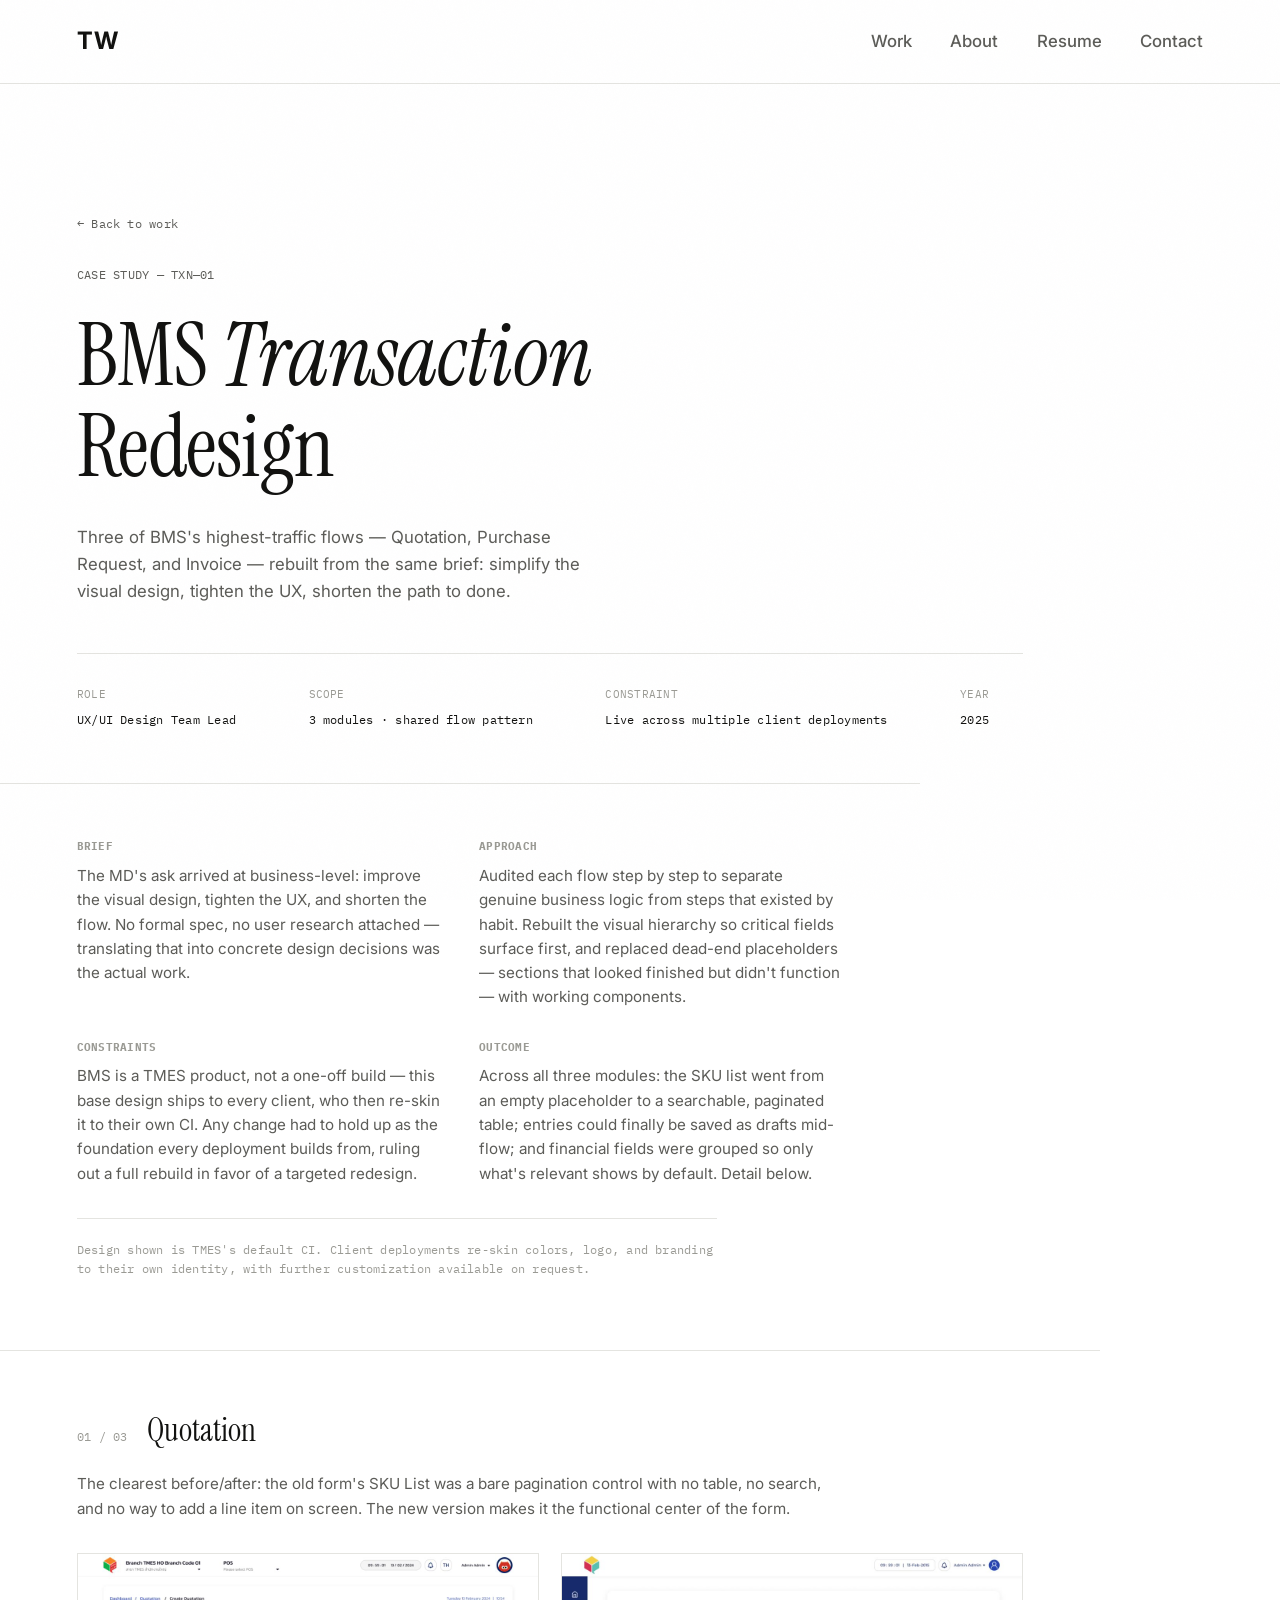
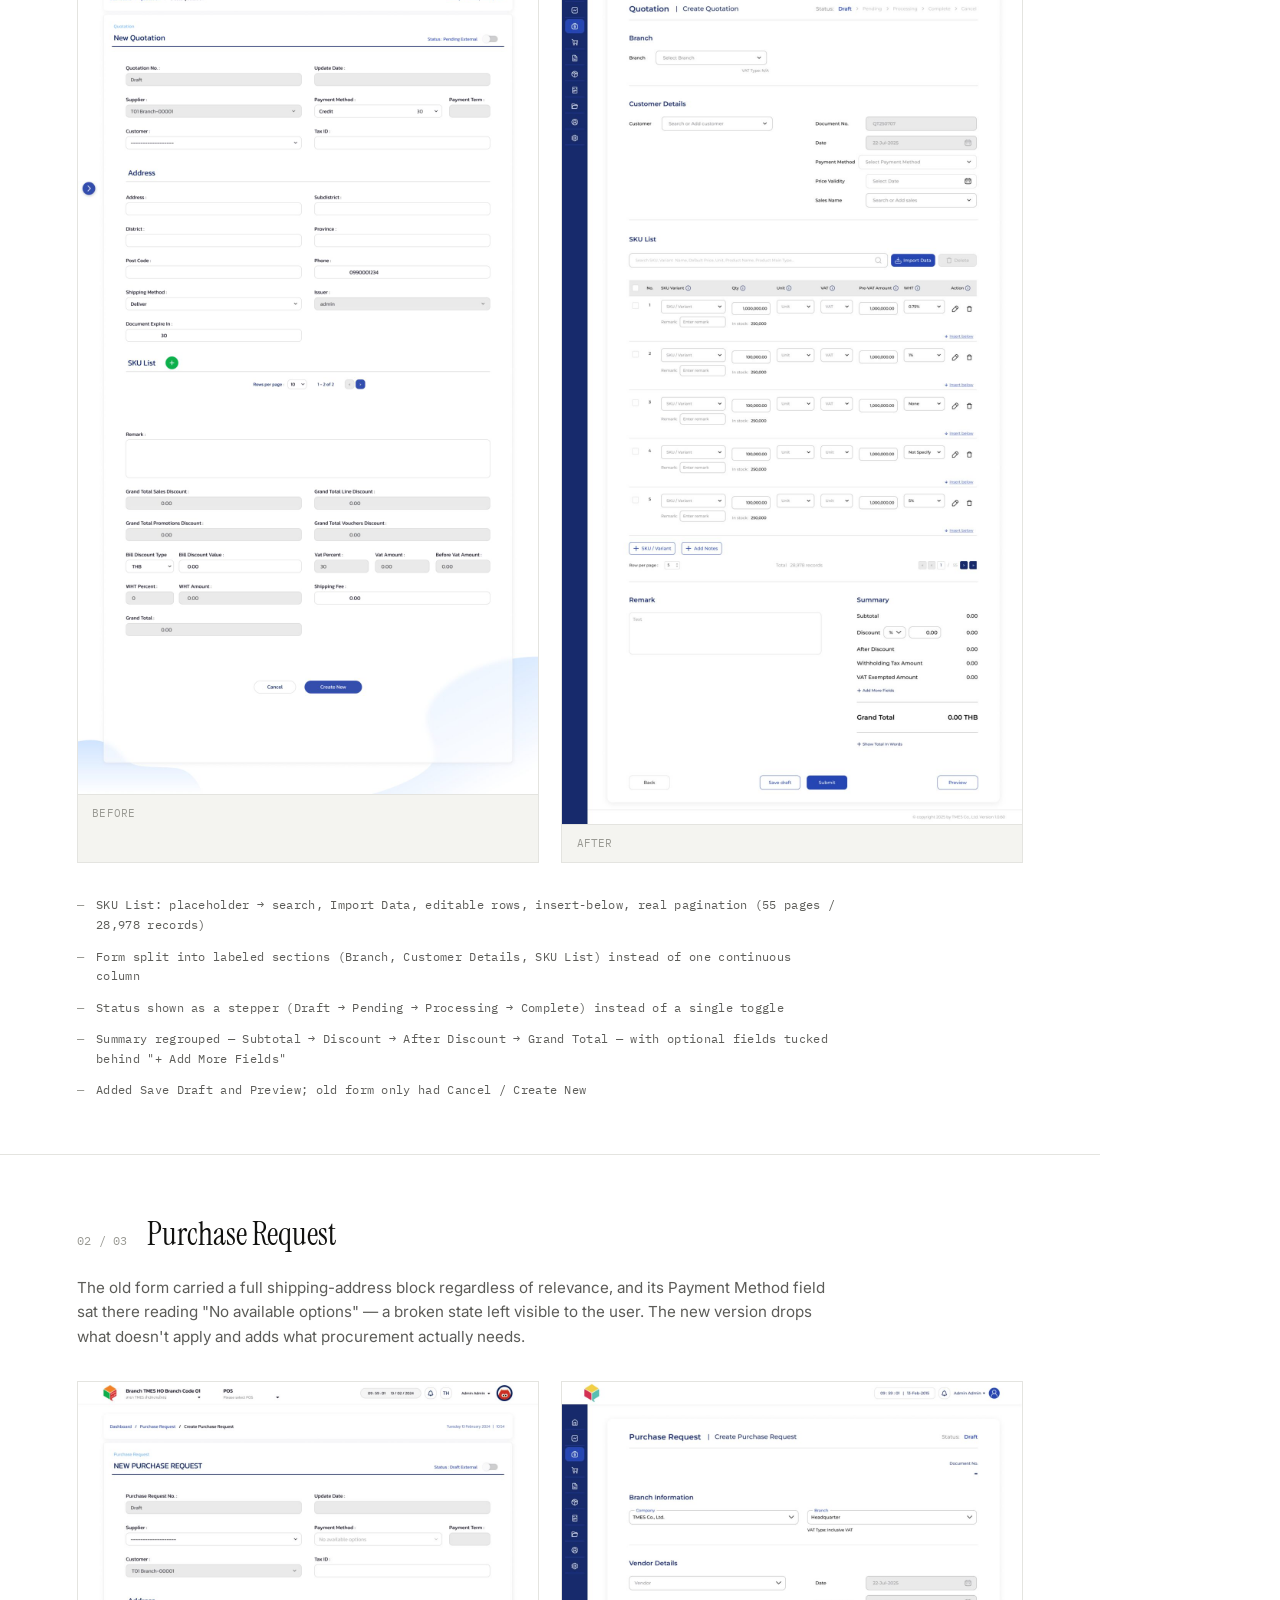
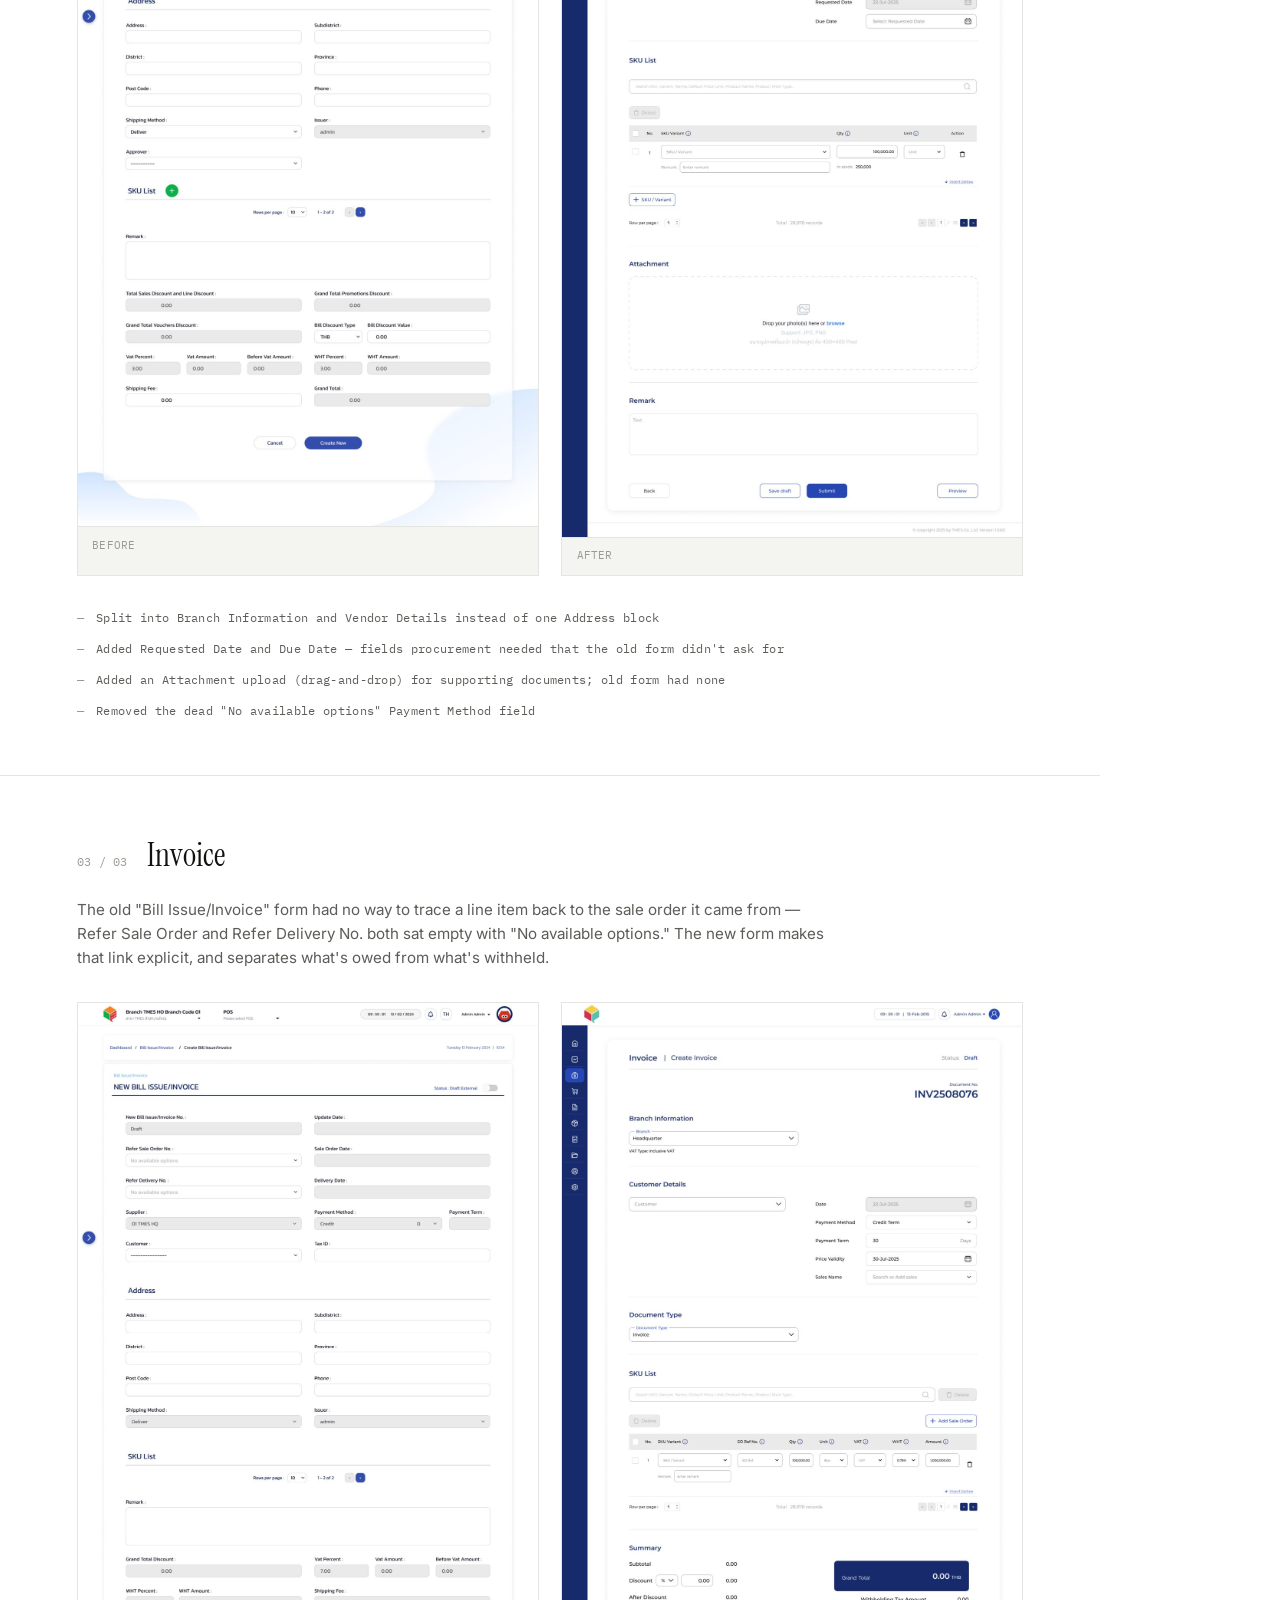
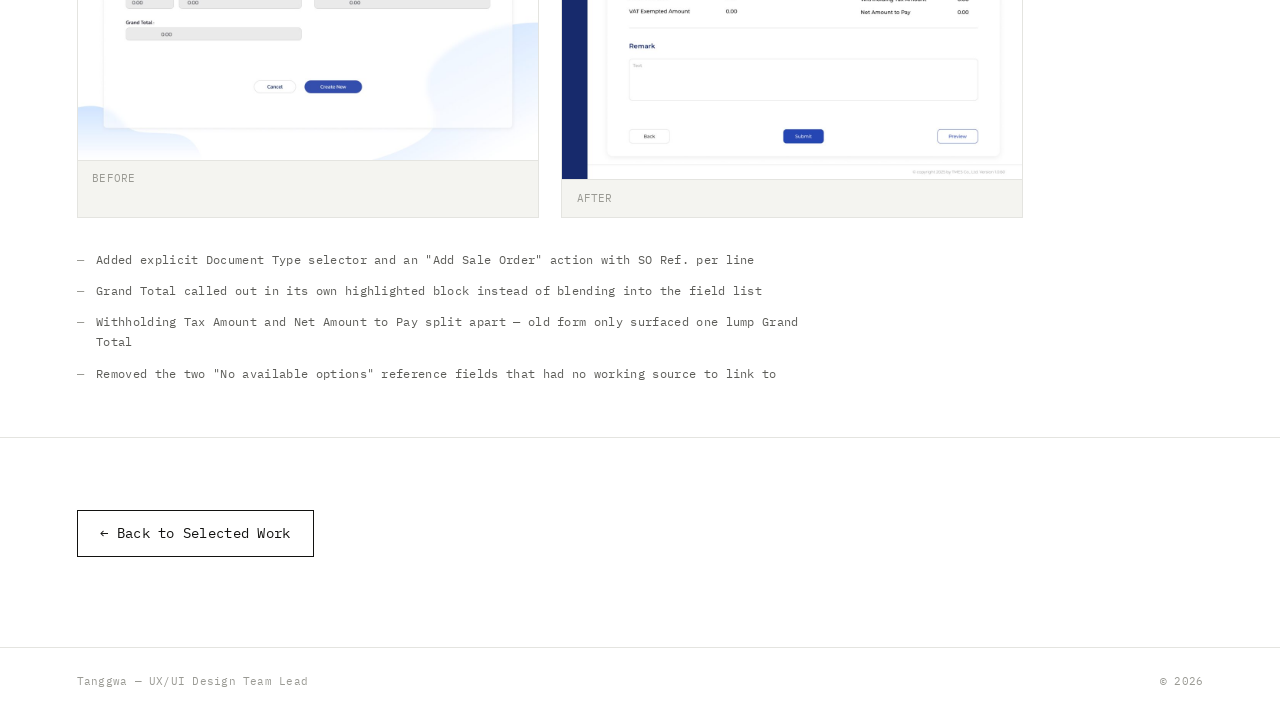
==== bms.html @ d3c155fe "Add BMS case study" ====
<!DOCTYPE html>
<html lang="en">
<head>
<meta charset="UTF-8">
<meta name="viewport" content="width=device-width, initial-scale=1.0">
<title>BMS · Transaction Redesign — Tanggwa</title>
<meta name="description" content="Case study: redesigning the core transaction flow (Quotation, Purchase Request, Invoice) across BMS client deployments.">
<link rel="preconnect" href="https://fonts.googleapis.com">
<link rel="preconnect" href="https://fonts.gstatic.com" crossorigin>
<link href="https://fonts.googleapis.com/css2?family=Instrument+Serif:ital@0;1&family=IBM+Plex+Mono:wght@400;500&family=Inter:wght@400;500;600&display=swap" rel="stylesheet">
<link rel="stylesheet" href="styles.css">
</head>
<body>

<div class="grain"></div>

<header class="site-header">
  <a href="index.html" class="mark">TW</a>
  <nav>
    <a href="index.html#work">Work</a>
    <a href="index.html#about">About</a>
    <a href="index.html#resume">Resume</a>
    <a href="index.html#contact">Contact</a>
  </nav>
</header>

<main id="top">

  <!-- CASE STUDY HERO -->
  <section class="hero cs-hero">
    <a href="index.html#bms" class="back-link mono">← Back to work</a>
    <p class="eyebrow mono">Case Study — TXN—01</p>
    <h1>BMS <em>Transaction</em><br>Redesign</h1>
    <p class="hero-sub">Three of BMS's highest-traffic flows — Quotation, Purchase Request, and Invoice — rebuilt from the same brief: simplify the visual design, tighten the UX, shorten the path to done.</p>
    <div class="cs-meta mono">
      <div><span class="cs-meta-label">Role</span><span>UX/UI Design Team Lead</span></div>
      <div><span class="cs-meta-label">Scope</span><span>3 modules · shared flow pattern</span></div>
      <div><span class="cs-meta-label">Constraint</span><span>Live across multiple client deployments</span></div>
      <div><span class="cs-meta-label">Year</span><span>2025</span></div>
    </div>
  </section>

  <!-- CONTEXT -->
  <section class="cs-context">
    <div class="entry-grid">
      <div>
        <h4 class="mono">Brief</h4>
        <p>The MD's ask arrived at business-level: improve the visual design, tighten the UX, and shorten the flow. No formal spec, no user research attached — translating that into concrete design decisions was the actual work.</p>
      </div>
      <div>
        <h4 class="mono">Approach</h4>
        <p>Audited each flow step by step to separate genuine business logic from steps that existed by habit. Rebuilt the visual hierarchy so critical fields surface first, and replaced dead-end placeholders — sections that looked finished but didn't function — with working components.</p>
      </div>
      <div>
        <h4 class="mono">Constraints</h4>
        <p>BMS is a TMES product, not a one-off build — this base design ships to every client, who then re-skin it to their own CI. Any change had to hold up as the foundation every deployment builds from, ruling out a full rebuild in favor of a targeted redesign.</p>
      </div>
      <div>
        <h4 class="mono">Outcome</h4>
        <p>Across all three modules: the SKU list went from an empty placeholder to a searchable, paginated table; entries could finally be saved as drafts mid-flow; and financial fields were grouped so only what's relevant shows by default. Detail below.</p>
      </div>
    </div>
    <p class="cs-disclaimer mono">Design shown is TMES's default CI. Client deployments re-skin colors, logo, and branding to their own identity, with further customization available on request.</p>
  </section>

  <!-- COMPARISON 01 — QUOTATION -->
  <section class="cs-compare">
    <div class="cs-compare-head">
      <span class="entry-index mono">01 / 03</span>
      <h3>Quotation</h3>
    </div>
    <p class="cs-compare-note">The clearest before/after: the old form's SKU List was a bare pagination control with no table, no search, and no way to add a line item on screen. The new version makes it the functional center of the form.</p>
    <div class="cs-compare-images">
      <figure>
        <img src="images/bms/quotation-old.jpg" alt="Old Quotation form — flat single-column layout, full address block, empty SKU List placeholder" loading="lazy">
        <figcaption class="mono">Before</figcaption>
      </figure>
      <figure>
        <img src="images/bms/quotation-new.jpg" alt="New Quotation form — sectioned layout with searchable SKU table, Import Data, and grouped summary" loading="lazy">
        <figcaption class="mono">After</figcaption>
      </figure>
    </div>
    <ul class="cs-changelist mono">
      <li>SKU List: placeholder → search, Import Data, editable rows, insert-below, real pagination (55 pages / 28,978 records)</li>
      <li>Form split into labeled sections (Branch, Customer Details, SKU List) instead of one continuous column</li>
      <li>Status shown as a stepper (Draft → Pending → Processing → Complete) instead of a single toggle</li>
      <li>Summary regrouped — Subtotal → Discount → After Discount → Grand Total — with optional fields tucked behind "+ Add More Fields"</li>
      <li>Added Save Draft and Preview; old form only had Cancel / Create New</li>
    </ul>
  </section>

  <!-- COMPARISON 02 — PURCHASE REQUEST -->
  <section class="cs-compare">
    <div class="cs-compare-head">
      <span class="entry-index mono">02 / 03</span>
      <h3>Purchase Request</h3>
    </div>
    <p class="cs-compare-note">The old form carried a full shipping-address block regardless of relevance, and its Payment Method field sat there reading "No available options" — a broken state left visible to the user. The new version drops what doesn't apply and adds what procurement actually needs.</p>
    <div class="cs-compare-images">
      <figure>
        <img src="images/bms/pr-old.jpg" alt="Old Purchase Request form — address-heavy layout with a Payment Method field showing no available options" loading="lazy">
        <figcaption class="mono">Before</figcaption>
      </figure>
      <figure>
        <img src="images/bms/pr-new.jpg" alt="New Purchase Request form — Branch Information and Vendor Details sections with Requested Date, Due Date, and an attachment upload" loading="lazy">
        <figcaption class="mono">After</figcaption>
      </figure>
    </div>
    <ul class="cs-changelist mono">
      <li>Split into Branch Information and Vendor Details instead of one Address block</li>
      <li>Added Requested Date and Due Date — fields procurement needed that the old form didn't ask for</li>
      <li>Added an Attachment upload (drag-and-drop) for supporting documents; old form had none</li>
      <li>Removed the dead "No available options" Payment Method field</li>
    </ul>
  </section>

  <!-- COMPARISON 03 — INVOICE -->
  <section class="cs-compare">
    <div class="cs-compare-head">
      <span class="entry-index mono">03 / 03</span>
      <h3>Invoice</h3>
    </div>
    <p class="cs-compare-note">The old "Bill Issue/Invoice" form had no way to trace a line item back to the sale order it came from — Refer Sale Order and Refer Delivery No. both sat empty with "No available options." The new form makes that link explicit, and separates what's owed from what's withheld.</p>
    <div class="cs-compare-images">
      <figure>
        <img src="images/bms/invoice-old.jpg" alt="Old Invoice form — Refer Sale Order and Refer Delivery No. fields both showing no available options, cluttered financial fields at the bottom" loading="lazy">
        <figcaption class="mono">Before</figcaption>
      </figure>
      <figure>
        <img src="images/bms/invoice-new.jpg" alt="New Invoice form — explicit Document Type, Add Sale Order linking per line, and Grand Total called out separately from Withholding Tax and Net Amount to Pay" loading="lazy">
        <figcaption class="mono">After</figcaption>
      </figure>
    </div>
    <ul class="cs-changelist mono">
      <li>Added explicit Document Type selector and an "Add Sale Order" action with SO Ref. per line</li>
      <li>Grand Total called out in its own highlighted block instead of blending into the field list</li>
      <li>Withholding Tax Amount and Net Amount to Pay split apart — old form only surfaced one lump Grand Total</li>
      <li>Removed the two "No available options" reference fields that had no working source to link to</li>
    </ul>
  </section>

  <!-- NEXT -->
  <section class="cs-next">
    <a href="index.html#work" class="resume-link mono">← Back to Selected Work</a>
  </section>

</main>

<footer class="site-footer mono">
  <span>Tanggwa — UX/UI Design Team Lead</span>
  <span>© <span id="year"></span></span>
</footer>

<script src="script.js"></script>
</body>
</html>
---- styles.css ----
/* ---------- Fonts ---------- */
@font-face{
  font-family: 'Poppins';
  src: url('../font/Poppins-Medium.ttf') format('truetype');
  font-weight: 500;
  font-style: normal;
  font-display: swap;
}
@font-face{
  font-family: 'Poppins';
  src: url('../font/Poppins-SemiBold.ttf') format('truetype');
  font-weight: 600;
  font-style: normal;
  font-display: swap;
}
@font-face{
  font-family: 'Poppins';
  src: url('../font/Poppins-Bold.ttf') format('truetype');
  font-weight: 700;
  font-style: normal;
  font-display: swap;
}

/* ---------- Tokens ---------- */
:root{
  --bg: #ffffff;
  --ink: #121210;
  --ink-soft: #5c5c58;
  --ink-faint: #9a9a94;
  --line: #e4e4e0;
  --line-strong: #121210;
  --editable-bg: #f4f4f0;
  --editable-text: #8a8a2e;
  --serif: 'Instrument Serif', serif;
  --mono: 'IBM Plex Mono', monospace;
  --sans: 'Inter', sans-serif;
  --title: 'Poppins', 'Inter', sans-serif;
  --max: 920px;
  --pad: 6vw;
}

*{ box-sizing: border-box; margin:0; padding:0; }

html{ scroll-behavior: smooth; }

body{
  background: var(--bg);
  color: var(--ink);
  font-family: var(--sans);
  font-size: 16px;
  line-height: 1.6;
  -webkit-font-smoothing: antialiased;
}

.mono{ font-family: var(--mono); letter-spacing: 0.02em; }

a{ color: inherit; text-decoration: none; }

::selection{ background: var(--ink); color: var(--bg); }

/* subtle grain overlay for texture, respects reduced motion */
.grain{
  position: fixed; inset: 0; pointer-events: none; z-index: 999;
  opacity: 0.025; mix-blend-mode: multiply;
  background-image: url("data:image/svg+xml,%3Csvg xmlns='http://www.w3.org/2000/svg' width='120' height='120'%3E%3Cfilter id='n'%3E%3CfeTurbulence type='fractalNoise' baseFrequency='0.9' numOctaves='2' stitchTiles='stitch'/%3E%3C/filter%3E%3Crect width='100%25' height='100%25' filter='url(%23n)'/%3E%3C/svg%3E");
}

/* ---------- Header ---------- */
.site-header{
  position: sticky; top:0; z-index: 50;
  display:flex; justify-content: space-between; align-items:center;
  padding: 1.4rem var(--pad);
  background: rgba(255,255,255,0.85);
  backdrop-filter: blur(8px);
  border-bottom: 1px solid var(--line);
}
.mark{ font-family: var(--title); font-weight:700; font-size: 1.5rem; letter-spacing: 0.03em; }
.site-header nav{ display:flex; gap: 2.4rem; }
.site-header nav a{
  font-family: var(--title);
  font-weight: 500;
  font-size: 1.05rem; color: var(--ink-soft);
  transition: color 0.2s ease;
}
.site-header nav a:hover{ color: var(--ink); }

/* ---------- Hero ---------- */
.hero{
  padding: 14vh var(--pad) 10vh;
  max-width: 1100px;
}
.eyebrow{ font-size: 0.78rem; color: var(--ink-soft); margin-bottom: 1.6rem; text-transform: uppercase; }
.hero h1{
  font-family: var(--serif);
  font-weight: 400;
  font-size: clamp(2.6rem, 7vw, 5.4rem);
  line-height: 1.05;
  letter-spacing: -0.01em;
}
.hero h1 em{ font-style: italic; }
.hero-sub{
  max-width: 34rem;
  margin-top: 2rem;
  font-size: 1.05rem;
  color: var(--ink-soft);
}
.ledger-preview{
  margin-top: 3.5rem;
  display:flex; align-items:center; gap: 1rem;
  font-size: 0.72rem; color: var(--ink-faint);
}
.ledger-preview .line{
  flex:1; height:1px; background: var(--line);
}

/* ---------- Section label ---------- */
.section-label{
  font-size: 0.75rem;
  color: var(--ink-faint);
  text-transform: uppercase;
  padding: 0 var(--pad);
  margin-bottom: 2.4rem;
}

/* ---------- Work / Ledger entries ---------- */
.work{ padding: 8vh 0; border-top: 1px solid var(--line); }

.entry{
  border-top: 1px solid var(--line);
  padding: 3rem var(--pad);
}
.entry:last-child{ border-bottom: 1px solid var(--line); }

.entry-row{
  display:flex; align-items: baseline; gap: 1.2rem; flex-wrap: wrap;
}
.entry-index{ font-size: 0.78rem; color: var(--ink-faint); }
.entry-row h3{
  font-family: var(--serif);
  font-weight: 400;
  font-size: clamp(1.6rem, 3.4vw, 2.4rem);
  flex: 1;
}
.entry-row h3 a{ transition: color 0.2s ease; }
.entry-row h3 a:hover{ color: var(--ink-soft); text-decoration: underline; text-underline-offset: 4px; }
.entry-year{ font-size: 0.78rem; color: var(--ink-faint); }

.entry-tags{
  margin-top: 0.6rem;
  font-size: 0.72rem;
  color: var(--ink-faint);
  display:flex; gap: 0.5rem;
}

.entry-body{ margin-top: 1.6rem; max-width: 760px; }
.entry-lede{ font-size: 1.05rem; color: var(--ink); margin-bottom: 1.8rem; }

.entry-grid{
  display:grid; grid-template-columns: 1fr 1fr; gap: 1.8rem 2.4rem;
}
.entry-grid h4{
  font-size: 0.7rem; color: var(--ink-faint);
  text-transform: uppercase; margin-bottom: 0.5rem;
}
.entry-grid p{ font-size: 0.95rem; color: var(--ink-soft); }

.editable{
  background: var(--editable-bg);
  color: var(--editable-text);
  padding: 0.6rem 0.8rem;
  border-radius: 2px;
  font-size: 0.85rem !important;
  font-style: italic;
}

/* ---------- About ---------- */
.about{ padding: 10vh var(--pad); border-top: 1px solid var(--line); }
.about-grid{
  display:grid; grid-template-columns: 1.2fr 1fr; gap: 3rem;
  align-items: start;
}
.about-text{ font-size: 1.15rem; color: var(--ink-soft); max-width: 34rem; }
.timeline{ display:flex; flex-direction: column; gap: 1.4rem; }
.timeline li{ display:flex; flex-direction: column; gap: 0.2rem; border-left: 1px solid var(--line); padding-left: 1rem; }
.t-role{ font-size: 0.85rem; color: var(--ink); }
.t-company{ font-size: 0.78rem; color: var(--ink-soft); }
.t-date{ font-size: 0.72rem; color: var(--ink-faint); }

/* ---------- Resume ---------- */
.resume{ padding: 8vh var(--pad); border-top: 1px solid var(--line); }
.resume p{ color: var(--ink-soft); margin-bottom: 1.4rem; }
.resume-link{
  display:inline-block; font-size: 0.85rem;
  border: 1px solid var(--line-strong);
  padding: 0.7rem 1.4rem;
  transition: background 0.2s ease, color 0.2s ease;
}
.resume-link:hover{ background: var(--ink); color: var(--bg); }

/* ---------- Contact ---------- */
.contact{ padding: 12vh var(--pad); border-top: 1px solid var(--line); }
.contact-text{ color: var(--ink-soft); margin-bottom: 1rem; }
.contact-email{
  font-family: var(--serif); font-style: italic;
  font-size: clamp(1.8rem, 4vw, 2.6rem);
  display:inline-block; margin-bottom: 2rem;
}
.contact-links{ display:flex; gap: 1.6rem; font-size: 0.78rem; color: var(--ink-soft); }
.contact-links a:hover{ color: var(--ink); }

/* ---------- Footer ---------- */
.site-footer{
  display:flex; justify-content: space-between;
  padding: 1.6rem var(--pad);
  border-top: 1px solid var(--line);
  font-size: 0.7rem; color: var(--ink-faint);
}

/* ---------- Case study page ---------- */
.back-link{
  display:inline-block; font-size: 0.75rem; color: var(--ink-soft);
  margin-bottom: 2rem; transition: color 0.2s ease;
}
.back-link:hover{ color: var(--ink); }

.cs-hero{ padding-bottom: 6vh; }
.cs-meta{
  display:grid; grid-template-columns: repeat(4, auto); gap: 1.6rem 2.4rem;
  margin-top: 3rem; padding-top: 2rem; border-top: 1px solid var(--line);
  font-size: 0.75rem;
}
.cs-meta div{ display:flex; flex-direction: column; gap: 0.4rem; }
.cs-meta-label{ color: var(--ink-faint); text-transform: uppercase; font-size: 0.68rem; }
.cs-meta div span:last-child{ color: var(--ink); }

.cs-context{ padding: 6vh var(--pad) 8vh; border-top: 1px solid var(--line); max-width: 920px; }
.cs-context .entry-grid p{ font-size: 0.95rem; color: var(--ink-soft); }
.cs-disclaimer{
  margin-top: 2rem; padding-top: 1.4rem; border-top: 1px solid var(--line);
  font-size: 0.72rem; color: var(--ink-faint); max-width: 640px;
}

.cs-compare{ padding: 6vh var(--pad); border-top: 1px solid var(--line); max-width: 1100px; }
.cs-compare-head{ display:flex; align-items: baseline; gap: 1.2rem; margin-bottom: 1rem; }
.cs-compare-head h3{
  font-family: var(--serif); font-weight: 400;
  font-size: clamp(1.4rem, 2.8vw, 2rem);
}
.cs-compare-note{ font-size: 0.95rem; color: var(--ink-soft); max-width: 760px; margin-bottom: 2rem; }

.cs-compare-images{
  display:grid; grid-template-columns: 1fr 1fr; gap: 1.4rem;
  margin-bottom: 2rem;
}
.cs-compare-images figure{
  border: 1px solid var(--line);
  background: var(--editable-bg);
}
.cs-compare-images img{
  display:block; width: 100%; height: auto; border-bottom: 1px solid var(--line);
}
.cs-compare-images figcaption{
  padding: 0.6rem 0.9rem; font-size: 0.7rem; color: var(--ink-faint); text-transform: uppercase;
}

.cs-changelist{
  display:flex; flex-direction: column; gap: 0.7rem;
  list-style: none; max-width: 760px;
}
.cs-changelist li{
  font-size: 0.78rem; color: var(--ink-soft);
  padding-left: 1.2rem; position: relative;
}
.cs-changelist li::before{
  content: "—"; position: absolute; left: 0; color: var(--ink-faint);
}

.cs-next{ padding: 8vh var(--pad) 10vh; border-top: 1px solid var(--line); }

/* ---------- Responsive ---------- */
@media (max-width: 720px){
  .site-header nav{ gap: 1.2rem; }
  .entry-grid{ grid-template-columns: 1fr; }
  .about-grid{ grid-template-columns: 1fr; }
  .cs-meta{ grid-template-columns: 1fr 1fr; }
  .cs-compare-images{ grid-template-columns: 1fr; }
}

/* ---------- Motion & focus ---------- */
@media (prefers-reduced-motion: reduce){
  html{ scroll-behavior: auto; }
}
a:focus-visible, .resume-link:focus-visible{
  outline: 2px solid var(--ink);
  outline-offset: 3px;
}
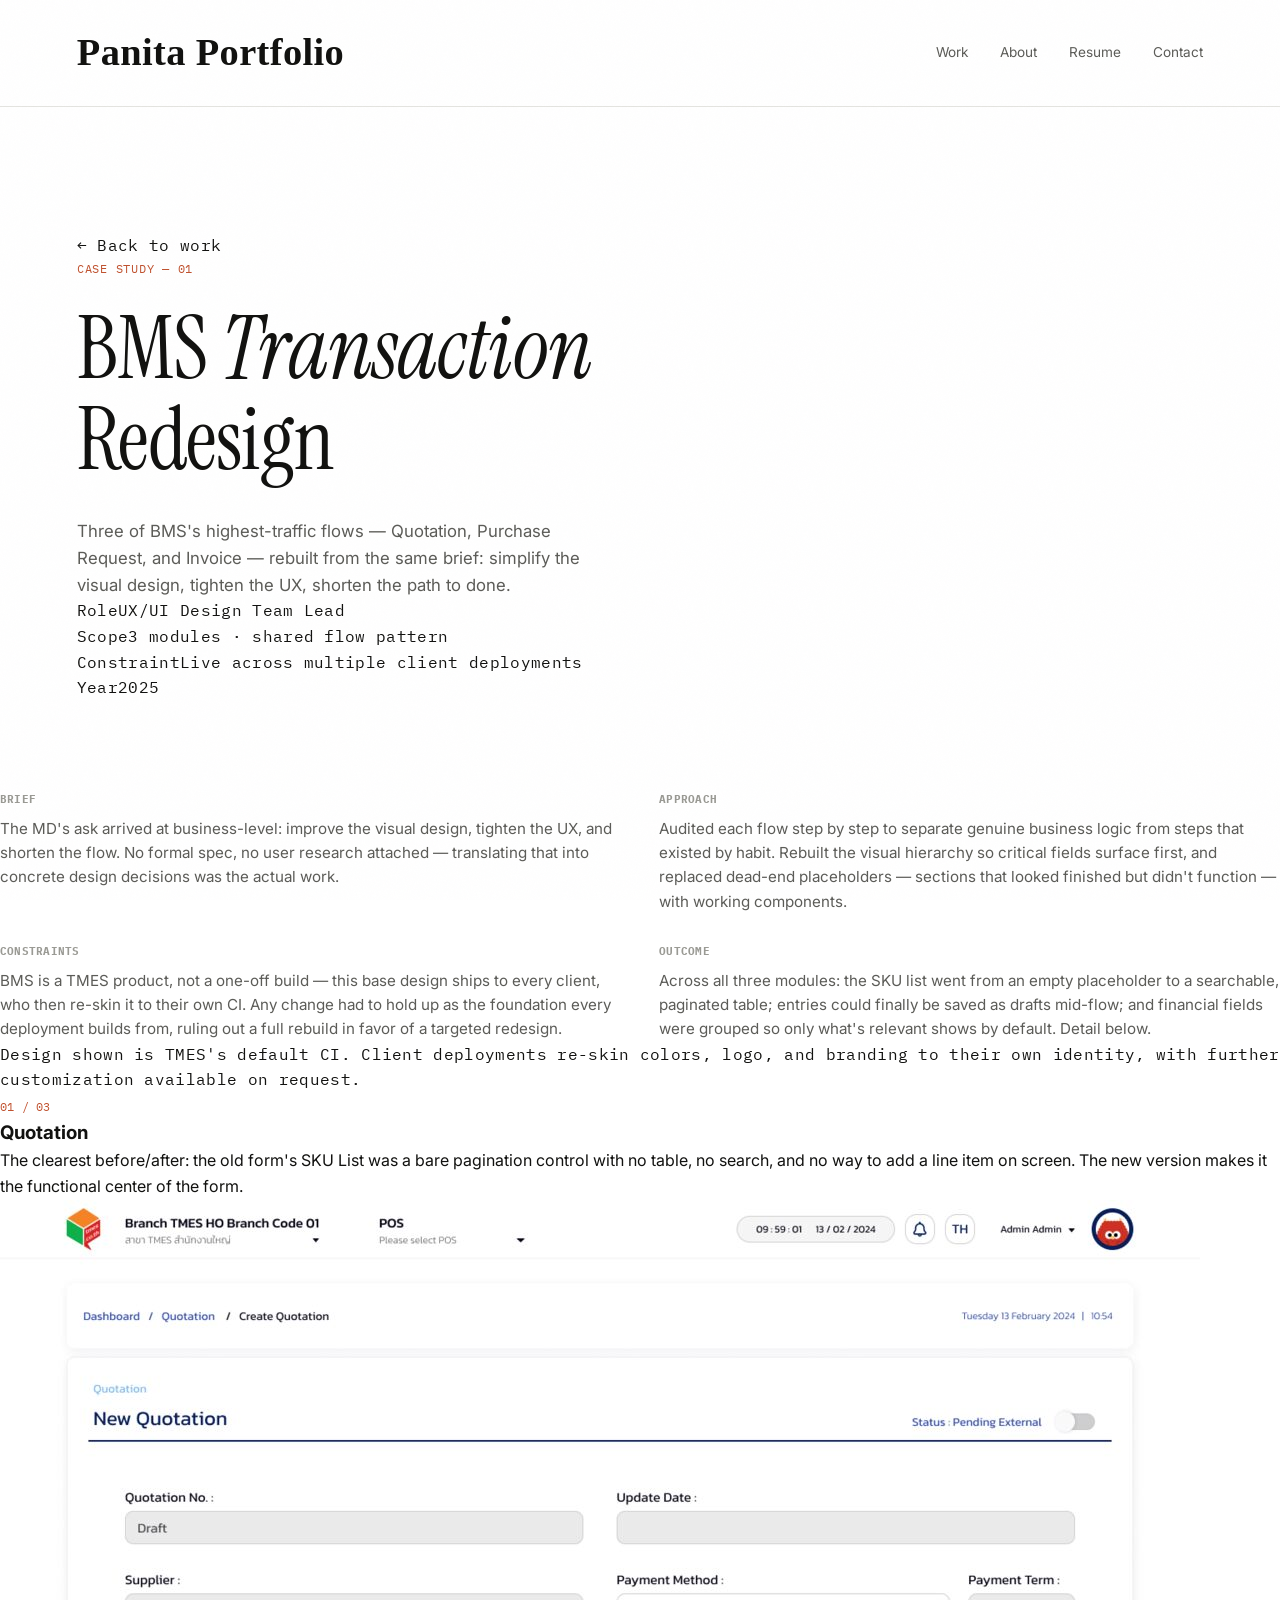
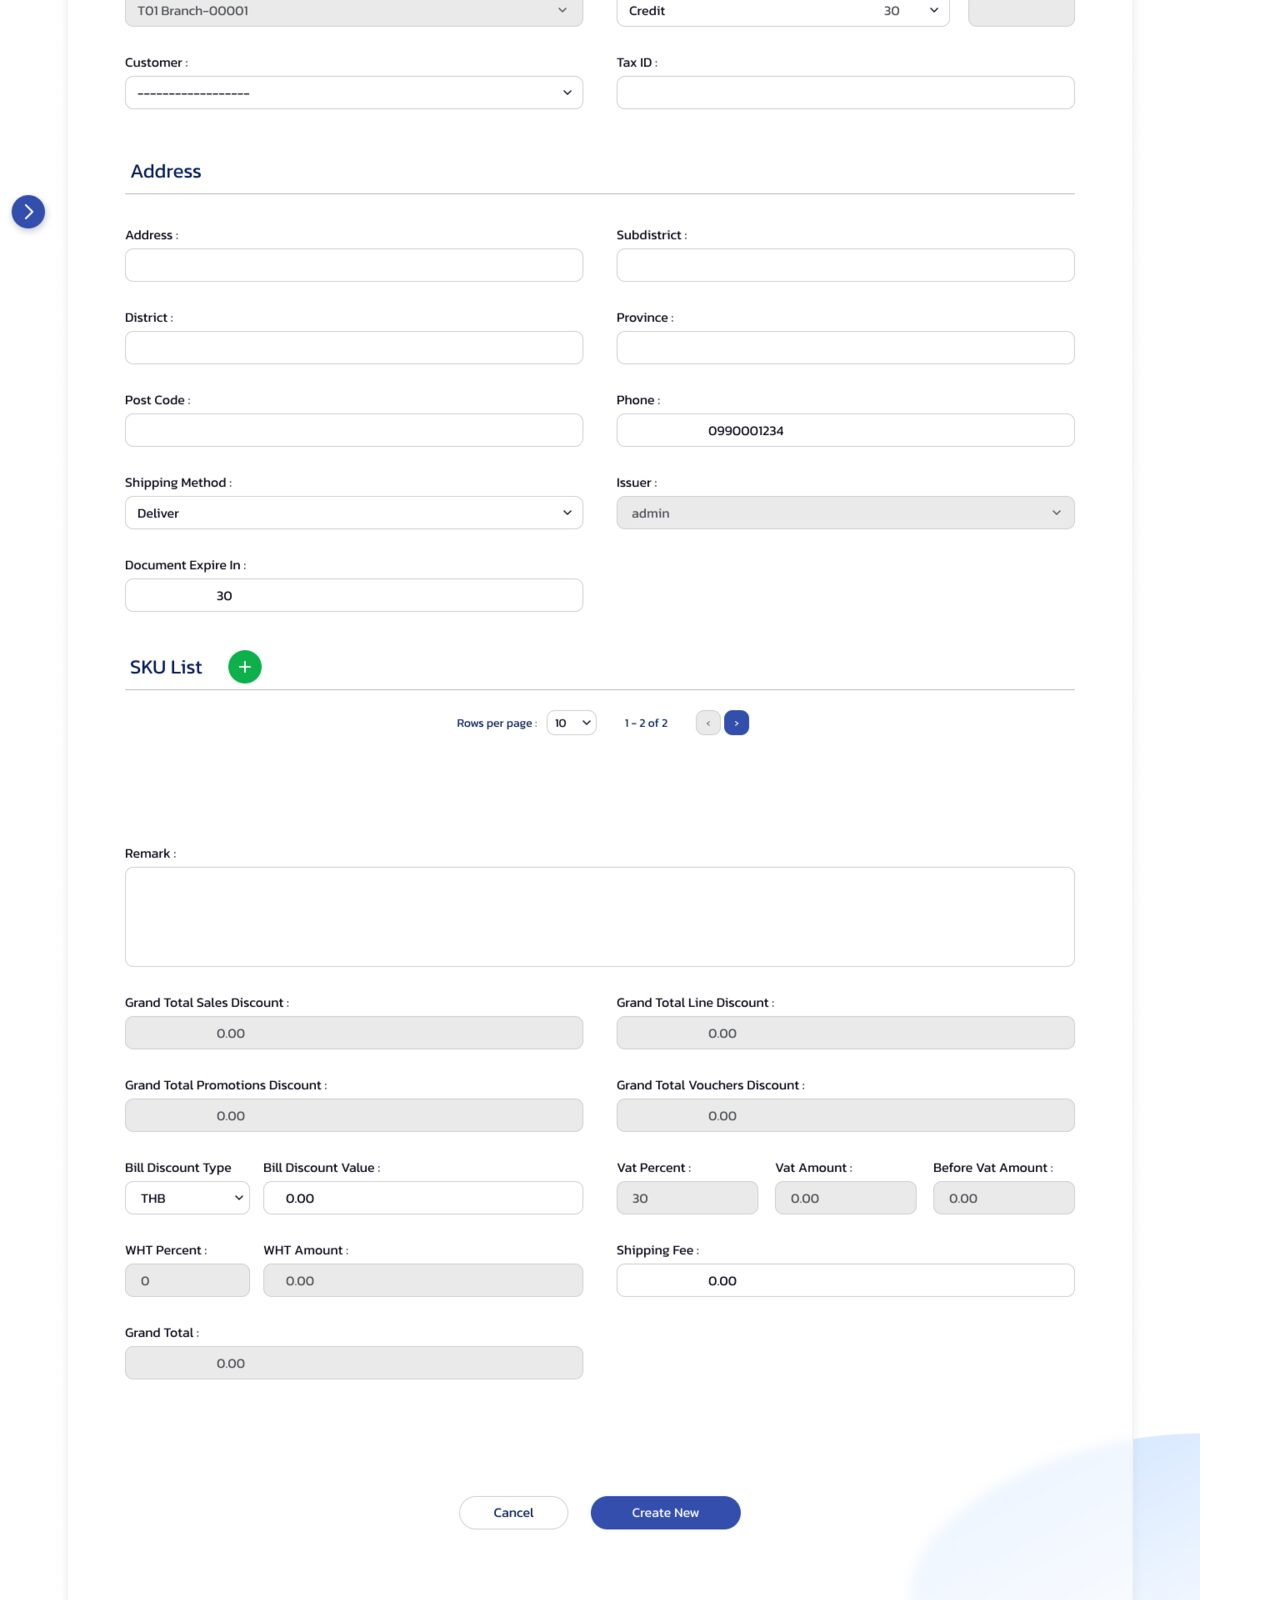
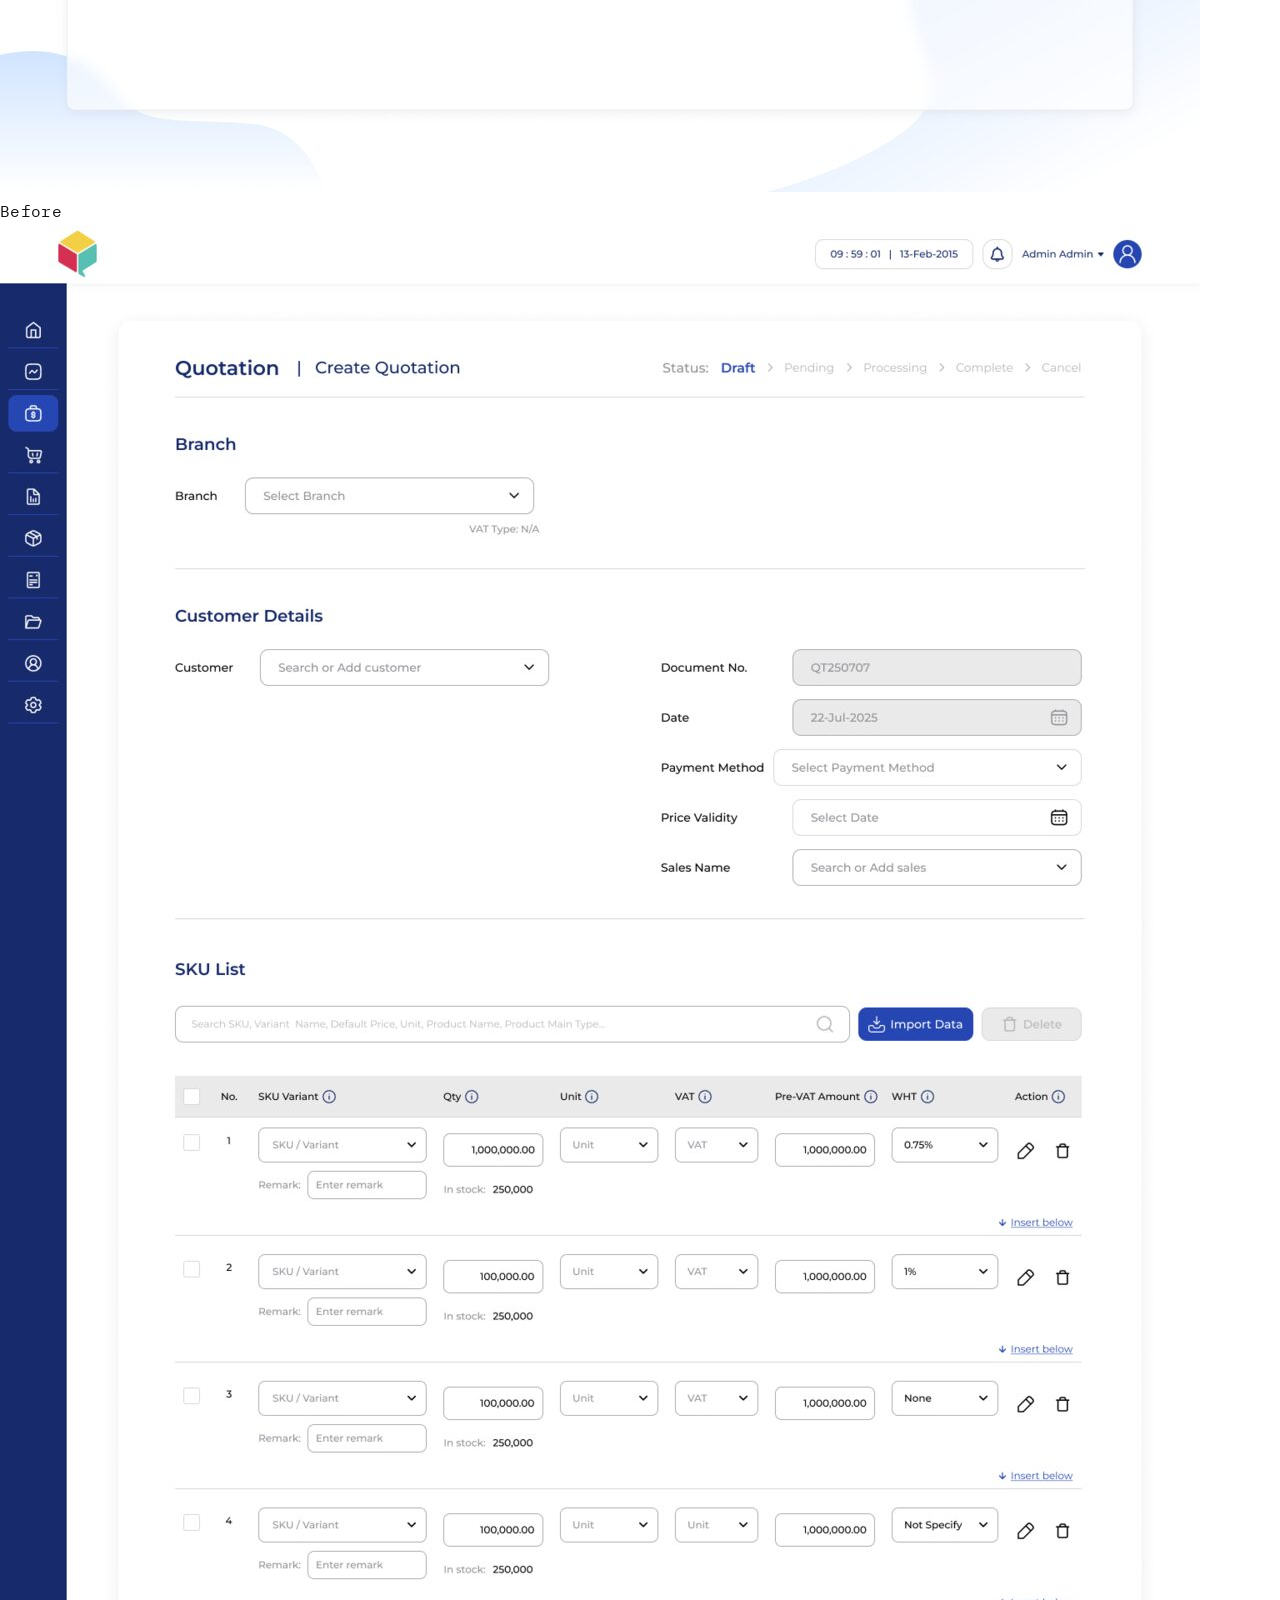
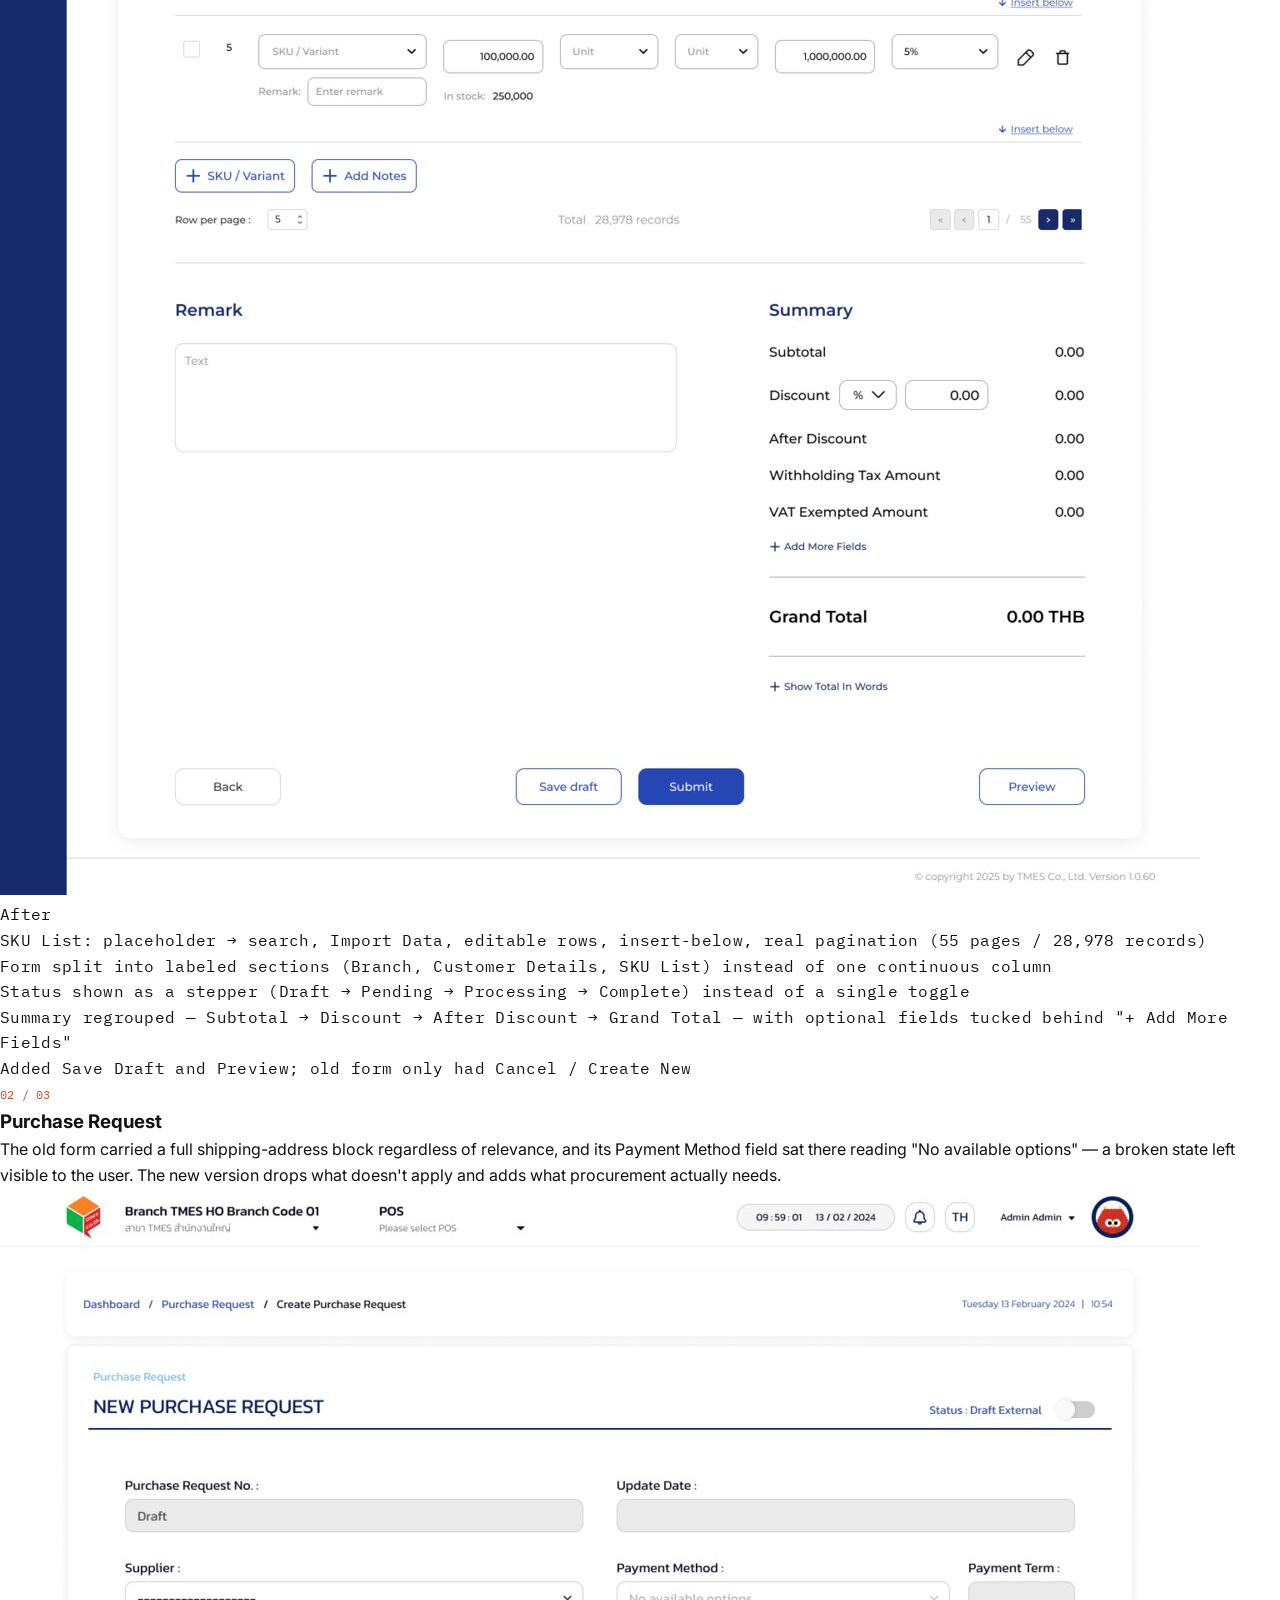
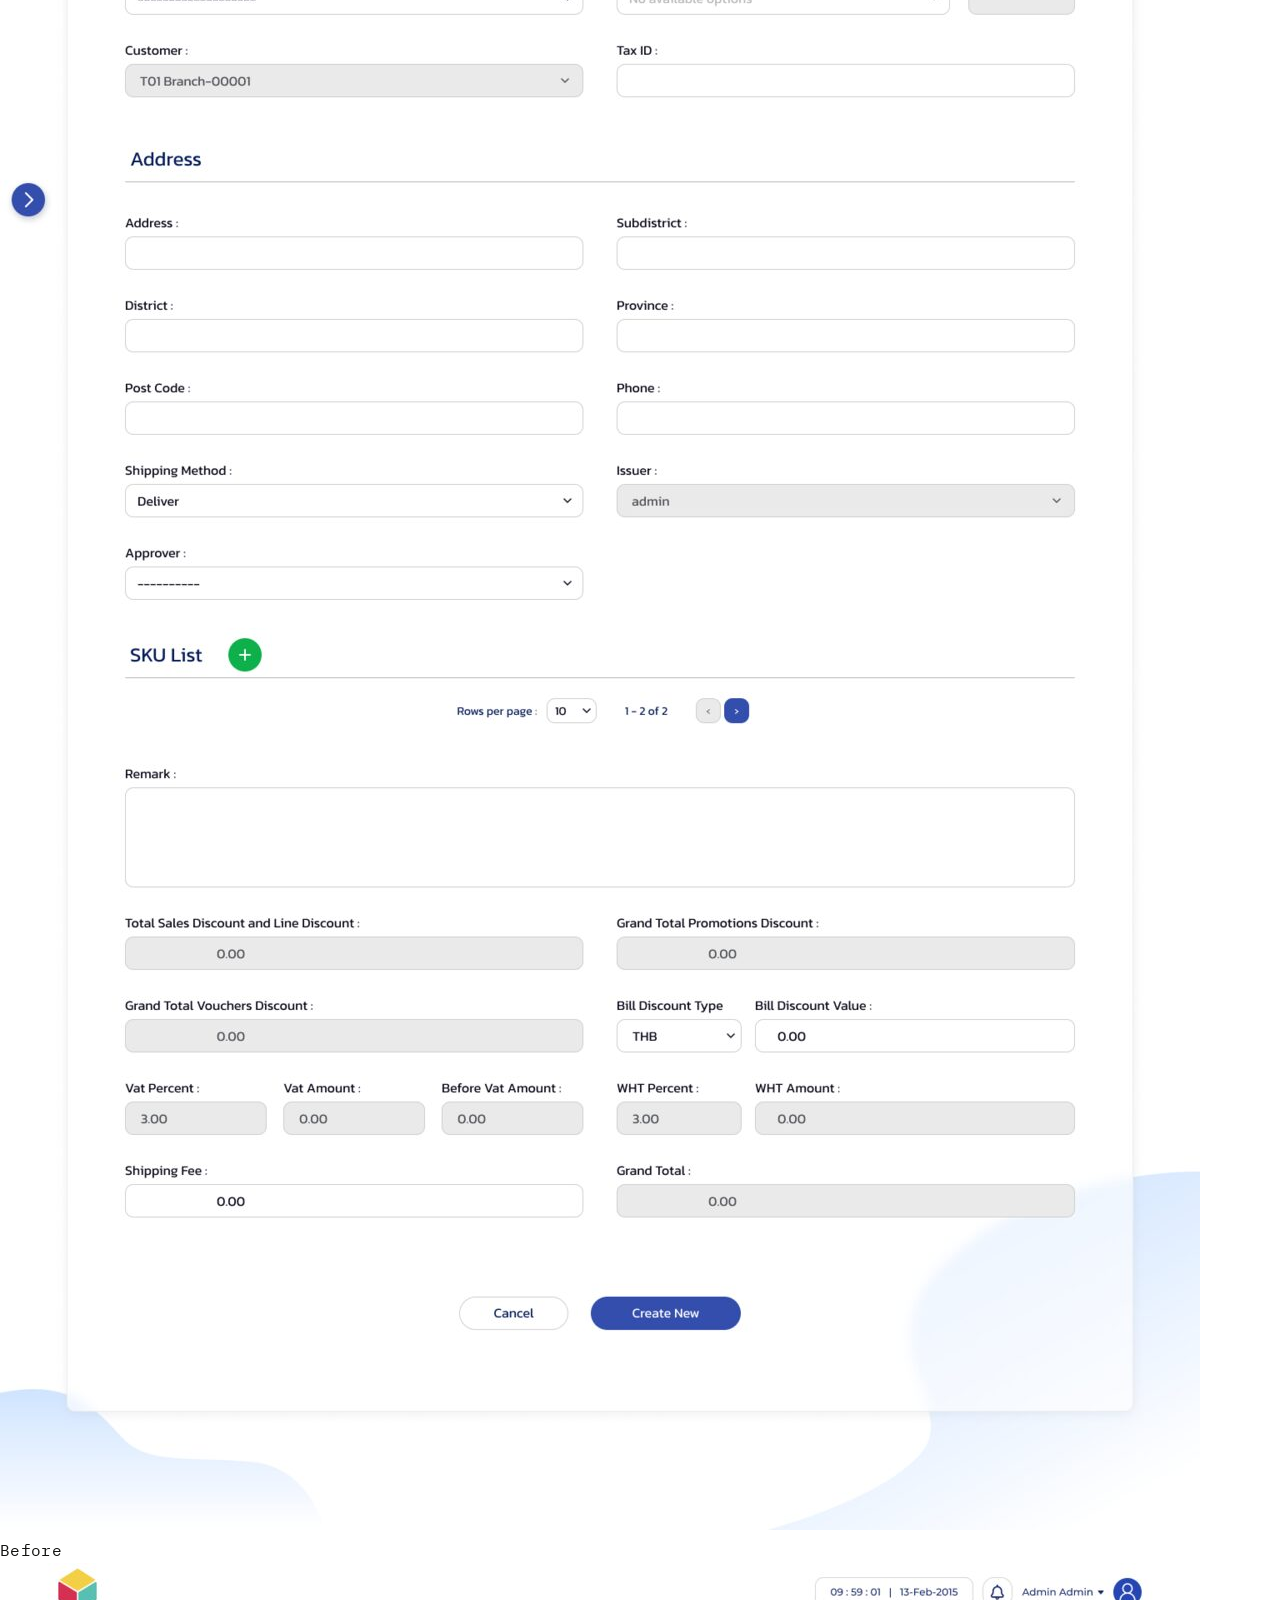
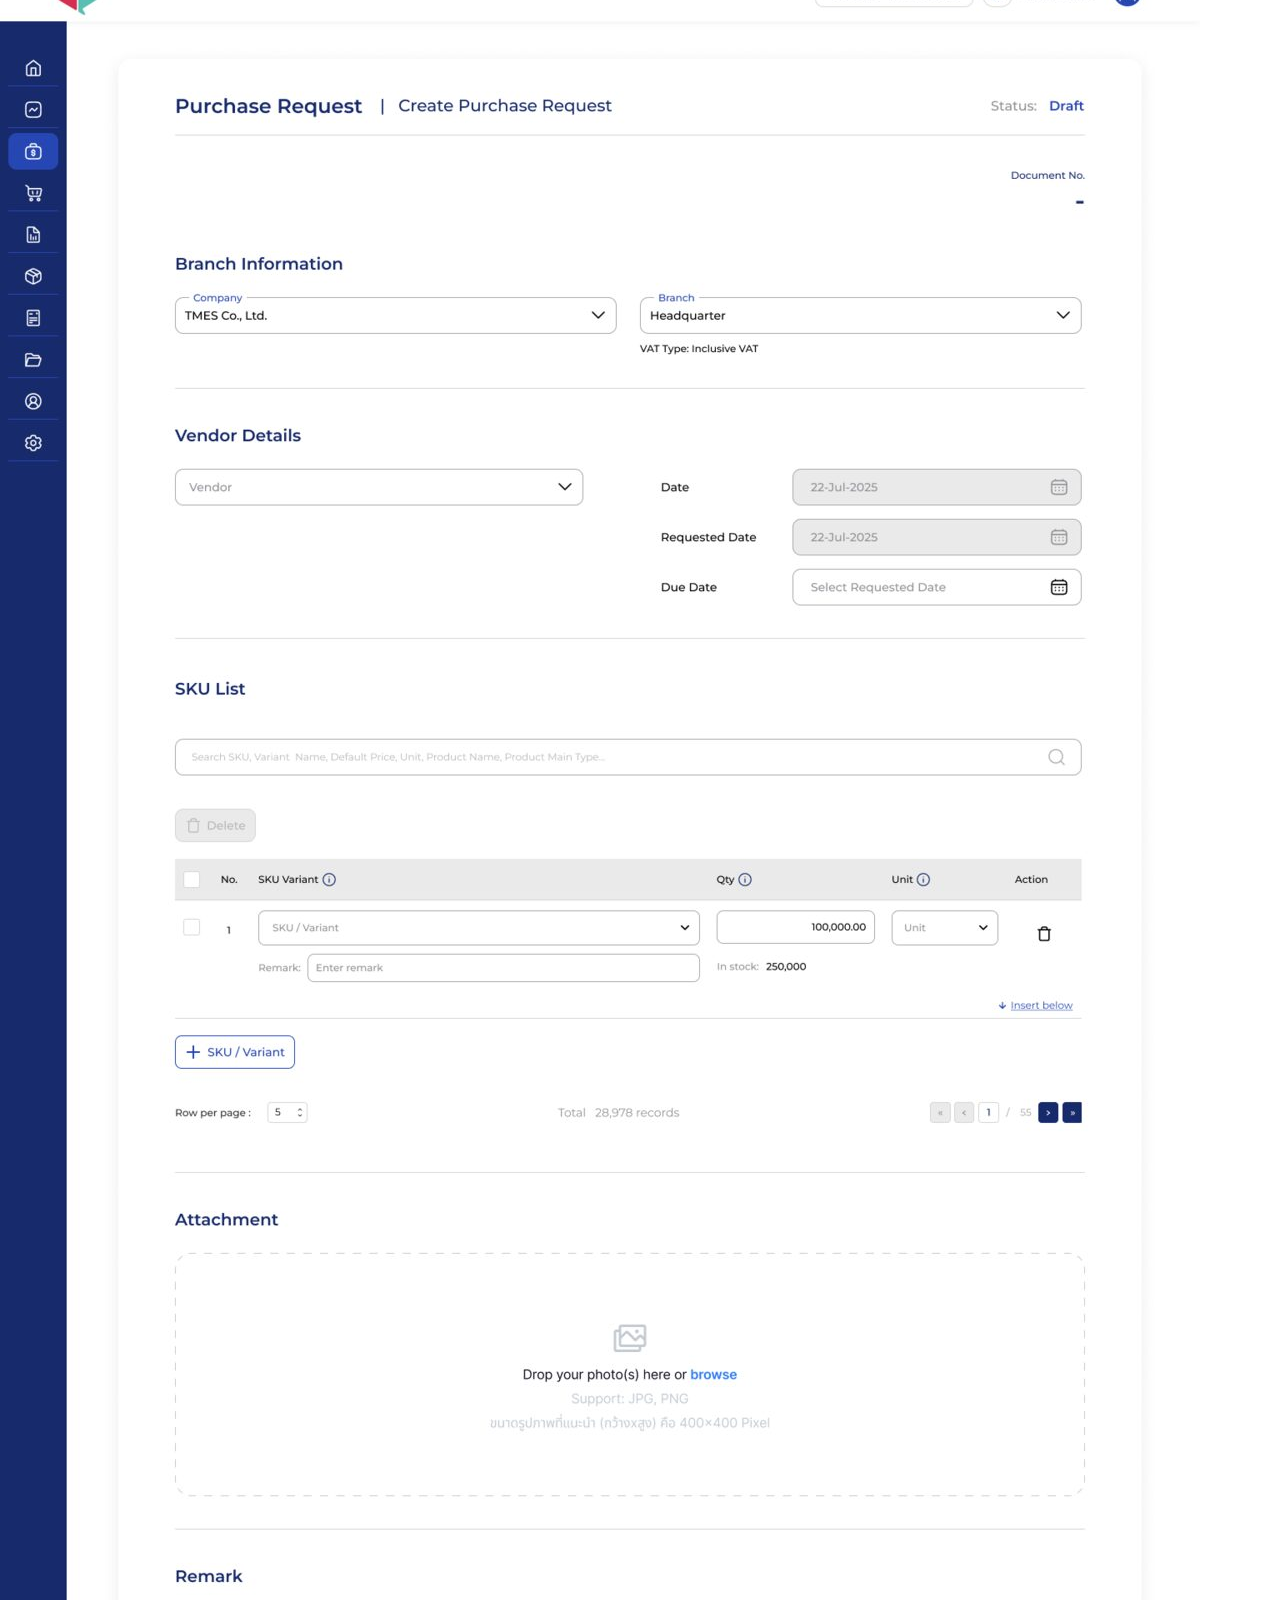
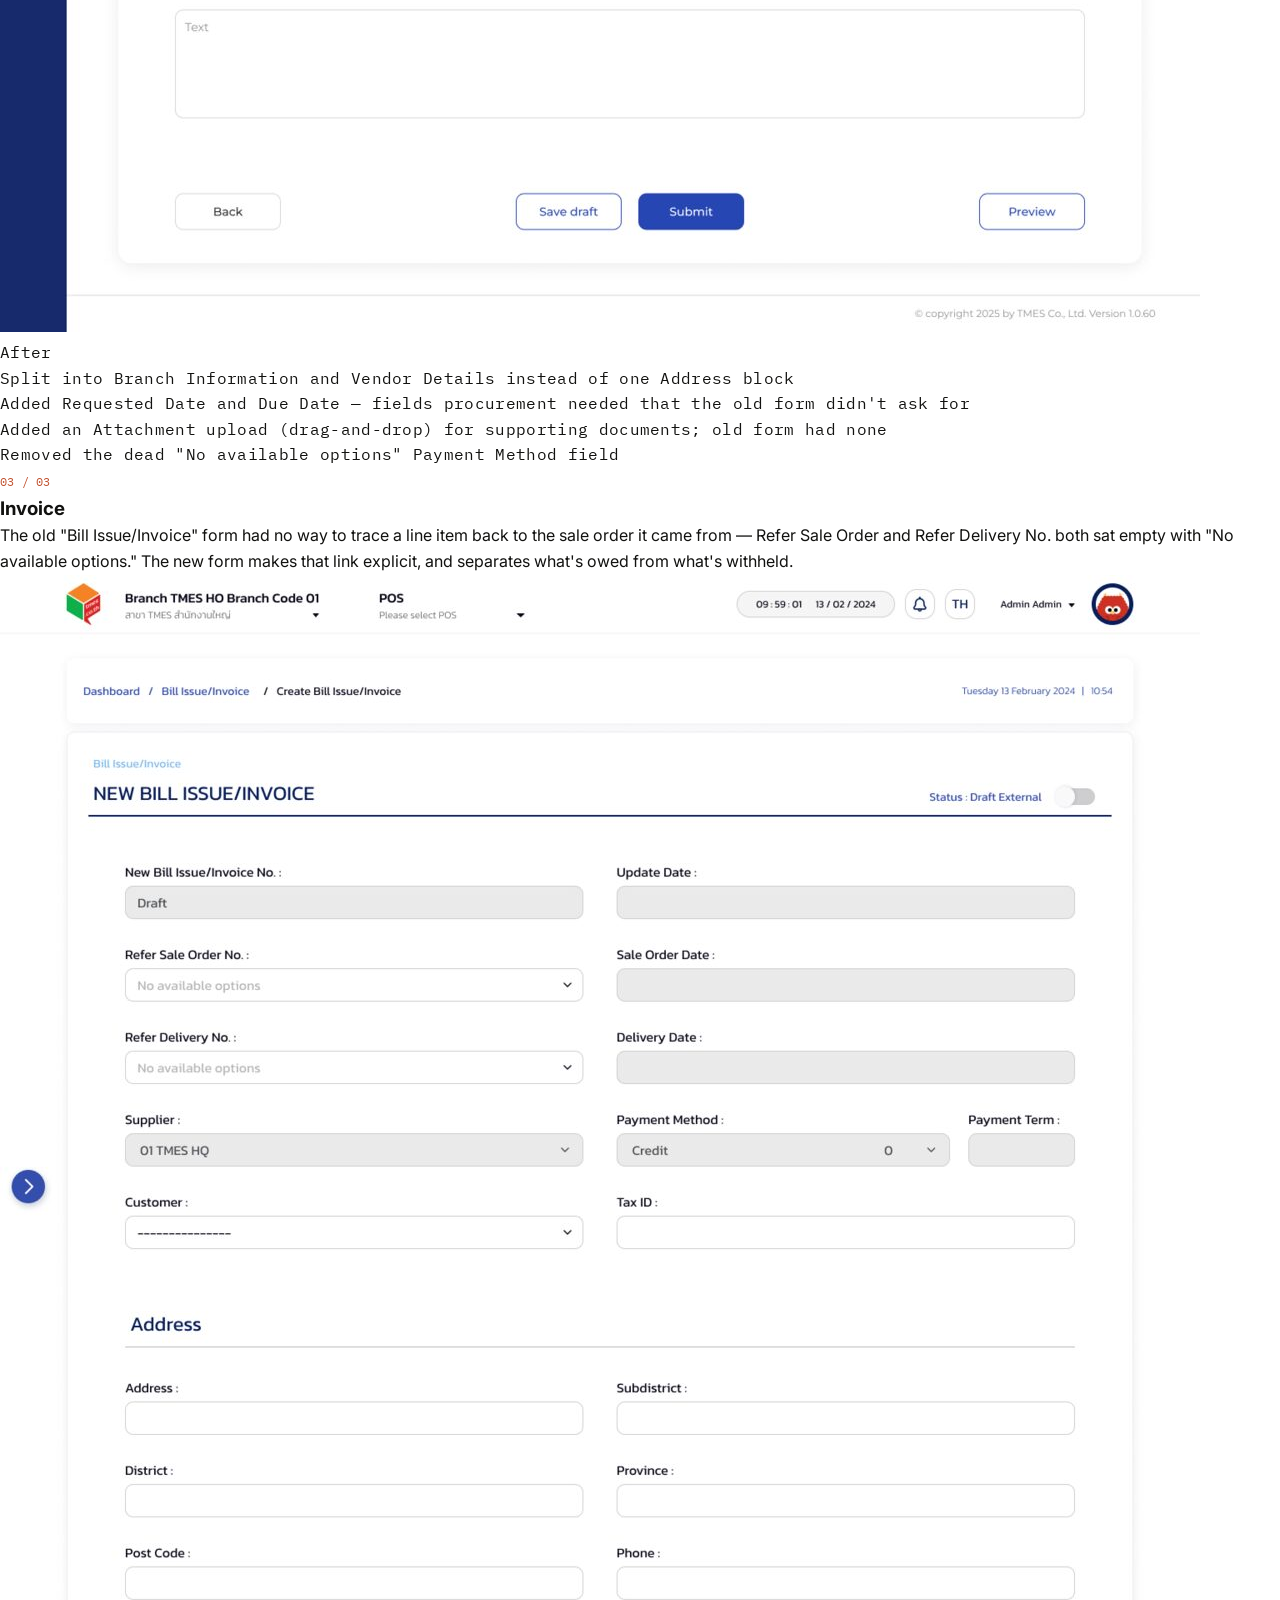
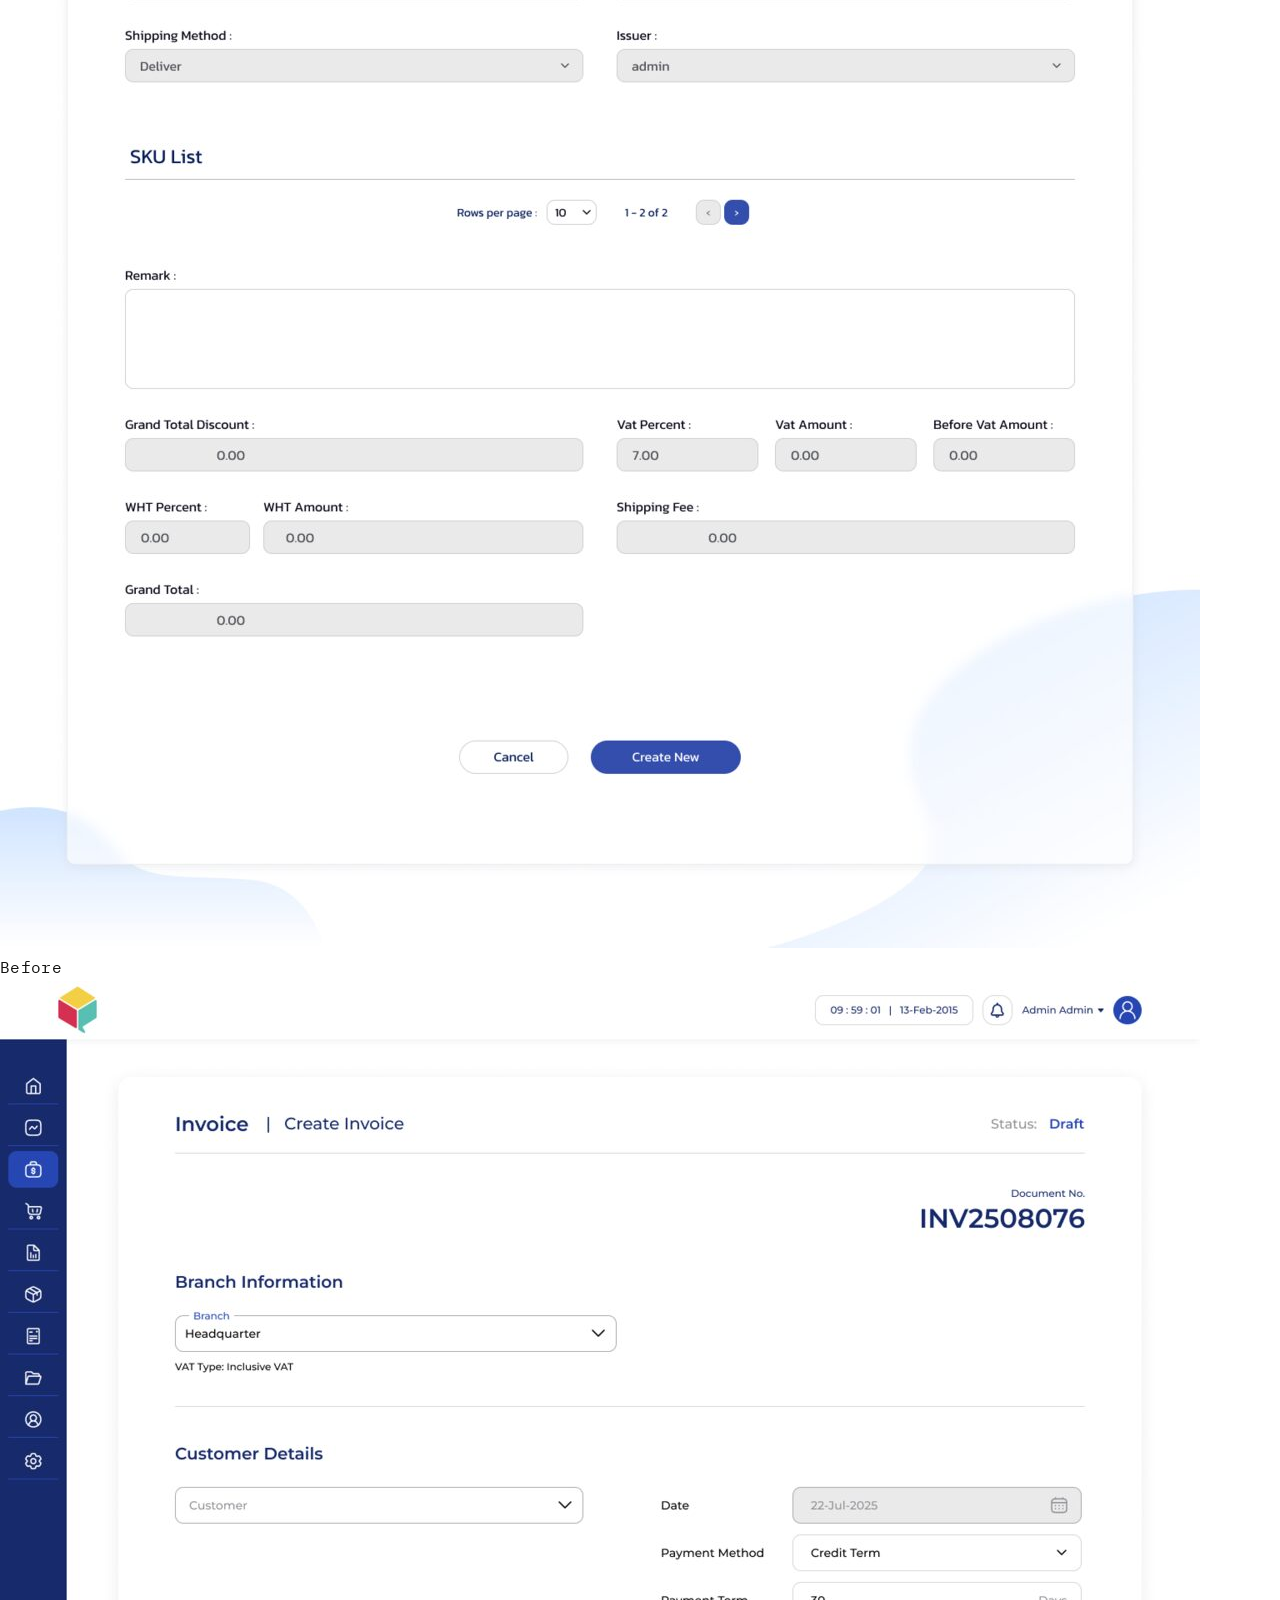
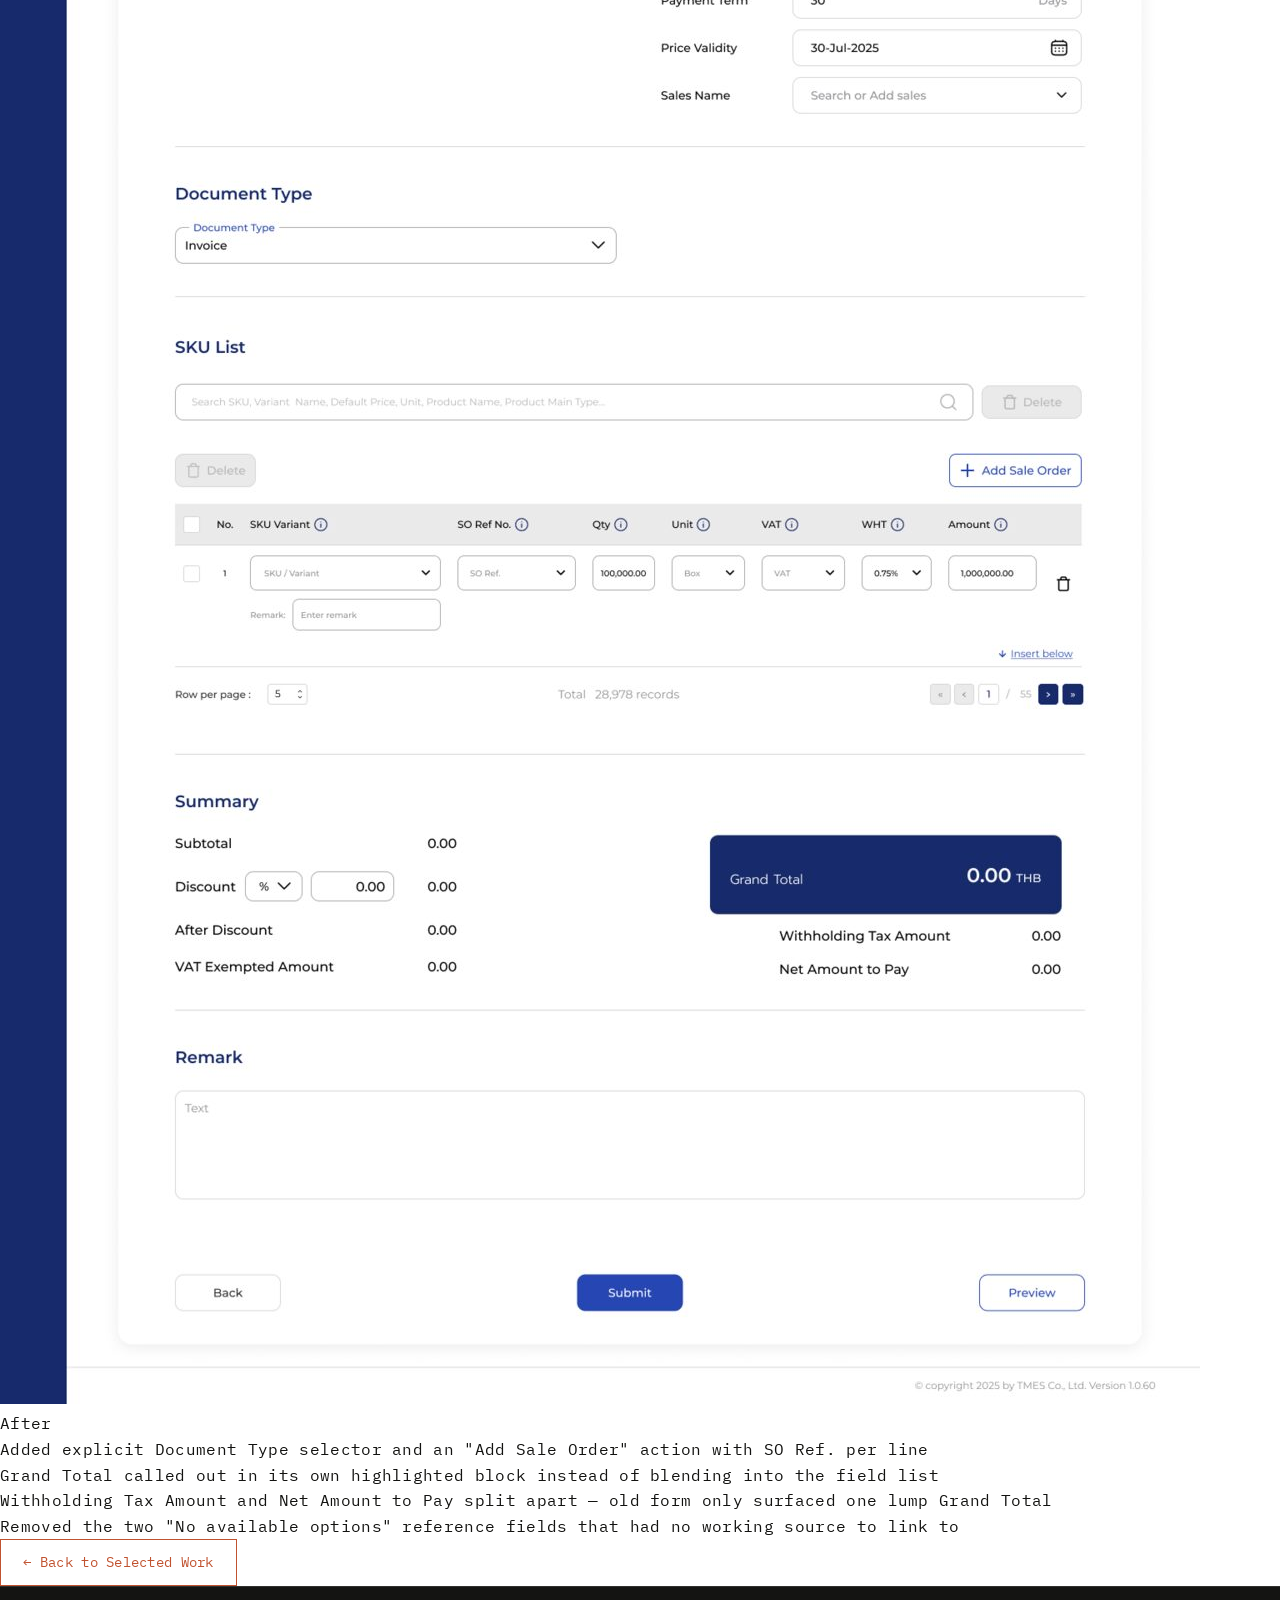
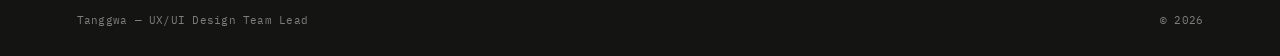
==== commit 81cda4db: "update text" ====
--- a/bms.html
+++ b/bms.html
@@ -15,7 +15,7 @@
 <div class="grain"></div>
 
 <header class="site-header">
-  <a href="index.html" class="mark">TW</a>
+  <a href="index.html" class="mark">Panita Portfolio</a>
   <nav>
     <a href="index.html#work">Work</a>
     <a href="index.html#about">About</a>
@@ -29,7 +29,7 @@
   <!-- CASE STUDY HERO -->
   <section class="hero cs-hero">
     <a href="index.html#bms" class="back-link mono">← Back to work</a>
-    <p class="eyebrow mono">Case Study — TXN—01</p>
+    <p class="eyebrow mono">Case Study — 01</p>
     <h1>BMS <em>Transaction</em><br>Redesign</h1>
     <p class="hero-sub">Three of BMS's highest-traffic flows — Quotation, Purchase Request, and Invoice — rebuilt from the same brief: simplify the visual design, tighten the UX, shorten the path to done.</p>
     <div class="cs-meta mono">
--- a/styles.css
+++ b/styles.css
@@ -20,6 +20,7 @@
   font-style: normal;
   font-display: swap;
 }
+
 
 /* ---------- Tokens ---------- */
 :root{
@@ -31,10 +32,14 @@
   --line-strong: #121210;
   --editable-bg: #f4f4f0;
   --editable-text: #8a8a2e;
+  --accent: #c0522f;
+  --accent-soft: #f6ebe6;
+  --surface: #faf7f1;
+  --ink-deep: #141412;
   --serif: 'Instrument Serif', serif;
   --mono: 'IBM Plex Mono', monospace;
   --sans: 'Inter', sans-serif;
-  --title: 'Poppins', 'Inter', sans-serif;
+  --heading: 'Poppins', sans-serif;
   --max: 920px;
   --pad: 6vw;
 }
@@ -56,7 +61,7 @@
 
 a{ color: inherit; text-decoration: none; }
 
-::selection{ background: var(--ink); color: var(--bg); }
+::selection{ background: var(--accent); color: var(--bg); }
 
 /* subtle grain overlay for texture, respects reduced motion */
 .grain{
@@ -74,22 +79,20 @@
   backdrop-filter: blur(8px);
   border-bottom: 1px solid var(--line);
 }
-.mark{ font-family: var(--title); font-weight:700; font-size: 1.5rem; letter-spacing: 0.03em; }
-.site-header nav{ display:flex; gap: 2.4rem; }
+.mark{ font-family: 'Caveat', cursive; font-weight:700; font-size: 2.4rem; letter-spacing: 0.01em; }
+.site-header nav{ display:flex; gap: 2rem; }
 .site-header nav a{
-  font-family: var(--title);
-  font-weight: 500;
-  font-size: 1.05rem; color: var(--ink-soft);
+  font-size: 0.85rem; color: var(--ink-soft);
   transition: color 0.2s ease;
 }
-.site-header nav a:hover{ color: var(--ink); }
+.site-header nav a:hover{ color: var(--accent); }
 
 /* ---------- Hero ---------- */
 .hero{
   padding: 14vh var(--pad) 10vh;
   max-width: 1100px;
 }
-.eyebrow{ font-size: 0.78rem; color: var(--ink-soft); margin-bottom: 1.6rem; text-transform: uppercase; }
+.eyebrow{ font-size: 0.78rem; color: var(--accent); margin-bottom: 1.6rem; text-transform: uppercase; letter-spacing: 0.06em; }
 .hero h1{
   font-family: var(--serif);
   font-weight: 400;
@@ -115,11 +118,94 @@
 
 /* ---------- Section label ---------- */
 .section-label{
-  font-size: 0.75rem;
-  color: var(--ink-faint);
-  text-transform: uppercase;
+  font-family: var(--heading);
+  font-weight: 600;
+  font-size: clamp(1.5rem, 3.4vw, 2.2rem);
+  color: var(--ink);
+  text-transform: none;
   padding: 0 var(--pad);
   margin-bottom: 2.4rem;
+}
+/* the work section has no horizontal padding of its own, so its
+   label supplies it; every other section already pads its children */
+.work .section-label{ padding: 0 var(--pad); }
+
+/* ---------- Work tabs ---------- */
+.work-tabs{
+  display:flex; gap: 0.6rem;
+  padding: 0 var(--pad);
+  margin-bottom: 3rem;
+}
+.work-tab{
+  font-family: var(--mono);
+  font-size: 0.8rem;
+  letter-spacing: 0.02em;
+  color: var(--ink-faint);
+  background: none;
+  border: 1px solid var(--line);
+  border-radius: 999px;
+  padding: 0.55rem 1.3rem;
+  cursor: pointer;
+  transition: color 0.2s ease, border-color 0.2s ease, background 0.2s ease;
+}
+.work-tab:hover{ color: var(--accent); border-color: var(--accent); }
+.work-tab.is-active{
+  color: var(--bg);
+  background: var(--accent);
+  border-color: var(--accent);
+}
+
+.work-panel{ display: none; }
+.work-panel.is-active{ display: block; }
+
+/* ---------- Socket 9 project grid ---------- */
+.work-grid{
+  display:grid;
+  grid-template-columns: repeat(2, 1fr);
+  gap: 3rem 2.4rem;
+  padding: 0 var(--pad);
+}
+.work-card{
+  display:flex; flex-direction: column;
+  transition: transform 0.35s ease;
+}
+.work-card:hover{ transform: translateY(-5px); }
+.work-thumb{
+  overflow: hidden;
+  border: 1px solid var(--line);
+  border-radius: 4px;
+  margin-bottom: 1.2rem;
+  background: var(--editable-bg);
+  box-shadow: 0 1px 2px rgba(20,20,18,0.05);
+  transition: box-shadow 0.35s ease, border-color 0.35s ease;
+}
+.work-card:hover .work-thumb{
+  box-shadow: 0 18px 40px -18px rgba(20,20,18,0.28);
+  border-color: transparent;
+}
+.work-thumb img{
+  display:block; width:100%; height:auto;
+  transition: transform 0.5s ease;
+}
+.work-card:hover .work-thumb img{ transform: scale(1.03); }
+.work-type{
+  font-size: 0.7rem;
+  color: var(--accent);
+  text-transform: uppercase;
+  letter-spacing: 0.06em;
+  margin-bottom: 0.5rem;
+}
+.work-card h3{
+  font-family: var(--serif);
+  font-weight: 400;
+  font-size: clamp(1.3rem, 2.4vw, 1.7rem);
+  line-height: 1.2;
+  margin-bottom: 0.7rem;
+}
+.work-card p{
+  font-size: 0.92rem;
+  color: var(--ink-soft);
+  max-width: 34rem;
 }
 
 /* ---------- Work / Ledger entries ---------- */
@@ -134,15 +220,13 @@
 .entry-row{
   display:flex; align-items: baseline; gap: 1.2rem; flex-wrap: wrap;
 }
-.entry-index{ font-size: 0.78rem; color: var(--ink-faint); }
+.entry-index{ font-size: 0.78rem; color: var(--accent); }
 .entry-row h3{
   font-family: var(--serif);
   font-weight: 400;
   font-size: clamp(1.6rem, 3.4vw, 2.4rem);
   flex: 1;
 }
-.entry-row h3 a{ transition: color 0.2s ease; }
-.entry-row h3 a:hover{ color: var(--ink-soft); text-decoration: underline; text-underline-offset: 4px; }
 .entry-year{ font-size: 0.78rem; color: var(--ink-faint); }
 
 .entry-tags{
@@ -151,6 +235,8 @@
   color: var(--ink-faint);
   display:flex; gap: 0.5rem;
 }
+
+.entry-tags .soon{ color: var(--accent); }
 
 .entry-body{ margin-top: 1.6rem; max-width: 760px; }
 .entry-lede{ font-size: 1.05rem; color: var(--ink); margin-bottom: 1.8rem; }
@@ -174,7 +260,7 @@
 }
 
 /* ---------- About ---------- */
-.about{ padding: 10vh var(--pad); border-top: 1px solid var(--line); }
+.about{ padding: 10vh var(--pad); border-top: 1px solid var(--line); background: var(--surface); }
 .about-grid{
   display:grid; grid-template-columns: 1.2fr 1fr; gap: 3rem;
   align-items: start;
@@ -191,99 +277,44 @@
 .resume p{ color: var(--ink-soft); margin-bottom: 1.4rem; }
 .resume-link{
   display:inline-block; font-size: 0.85rem;
-  border: 1px solid var(--line-strong);
+  border: 1px solid var(--accent);
+  color: var(--accent);
   padding: 0.7rem 1.4rem;
   transition: background 0.2s ease, color 0.2s ease;
 }
-.resume-link:hover{ background: var(--ink); color: var(--bg); }
+.resume-link:hover{ background: var(--accent); color: var(--bg); }
 
 /* ---------- Contact ---------- */
-.contact{ padding: 12vh var(--pad); border-top: 1px solid var(--line); }
-.contact-text{ color: var(--ink-soft); margin-bottom: 1rem; }
+.contact{
+  padding: 12vh var(--pad);
+  background: var(--ink-deep);
+  color: var(--bg);
+}
+.contact .section-label{ color: rgba(255,255,255,0.5); }
+.contact-text{ color: rgba(255,255,255,0.7); margin-bottom: 1rem; }
 .contact-email{
   font-family: var(--serif); font-style: italic;
   font-size: clamp(1.8rem, 4vw, 2.6rem);
   display:inline-block; margin-bottom: 2rem;
 }
-.contact-links{ display:flex; gap: 1.6rem; font-size: 0.78rem; color: var(--ink-soft); }
-.contact-links a:hover{ color: var(--ink); }
+.contact-links{ display:flex; gap: 1.6rem; font-size: 0.78rem; color: rgba(255,255,255,0.6); }
+.contact-links a:hover{ color: var(--accent); }
 
 /* ---------- Footer ---------- */
 .site-footer{
   display:flex; justify-content: space-between;
   padding: 1.6rem var(--pad);
-  border-top: 1px solid var(--line);
-  font-size: 0.7rem; color: var(--ink-faint);
-}
-
-/* ---------- Case study page ---------- */
-.back-link{
-  display:inline-block; font-size: 0.75rem; color: var(--ink-soft);
-  margin-bottom: 2rem; transition: color 0.2s ease;
-}
-.back-link:hover{ color: var(--ink); }
-
-.cs-hero{ padding-bottom: 6vh; }
-.cs-meta{
-  display:grid; grid-template-columns: repeat(4, auto); gap: 1.6rem 2.4rem;
-  margin-top: 3rem; padding-top: 2rem; border-top: 1px solid var(--line);
-  font-size: 0.75rem;
-}
-.cs-meta div{ display:flex; flex-direction: column; gap: 0.4rem; }
-.cs-meta-label{ color: var(--ink-faint); text-transform: uppercase; font-size: 0.68rem; }
-.cs-meta div span:last-child{ color: var(--ink); }
-
-.cs-context{ padding: 6vh var(--pad) 8vh; border-top: 1px solid var(--line); max-width: 920px; }
-.cs-context .entry-grid p{ font-size: 0.95rem; color: var(--ink-soft); }
-.cs-disclaimer{
-  margin-top: 2rem; padding-top: 1.4rem; border-top: 1px solid var(--line);
-  font-size: 0.72rem; color: var(--ink-faint); max-width: 640px;
-}
-
-.cs-compare{ padding: 6vh var(--pad); border-top: 1px solid var(--line); max-width: 1100px; }
-.cs-compare-head{ display:flex; align-items: baseline; gap: 1.2rem; margin-bottom: 1rem; }
-.cs-compare-head h3{
-  font-family: var(--serif); font-weight: 400;
-  font-size: clamp(1.4rem, 2.8vw, 2rem);
-}
-.cs-compare-note{ font-size: 0.95rem; color: var(--ink-soft); max-width: 760px; margin-bottom: 2rem; }
-
-.cs-compare-images{
-  display:grid; grid-template-columns: 1fr 1fr; gap: 1.4rem;
-  margin-bottom: 2rem;
-}
-.cs-compare-images figure{
-  border: 1px solid var(--line);
-  background: var(--editable-bg);
-}
-.cs-compare-images img{
-  display:block; width: 100%; height: auto; border-bottom: 1px solid var(--line);
-}
-.cs-compare-images figcaption{
-  padding: 0.6rem 0.9rem; font-size: 0.7rem; color: var(--ink-faint); text-transform: uppercase;
-}
-
-.cs-changelist{
-  display:flex; flex-direction: column; gap: 0.7rem;
-  list-style: none; max-width: 760px;
-}
-.cs-changelist li{
-  font-size: 0.78rem; color: var(--ink-soft);
-  padding-left: 1.2rem; position: relative;
-}
-.cs-changelist li::before{
-  content: "—"; position: absolute; left: 0; color: var(--ink-faint);
-}
-
-.cs-next{ padding: 8vh var(--pad) 10vh; border-top: 1px solid var(--line); }
+  background: var(--ink-deep);
+  border-top: 1px solid rgba(255,255,255,0.12);
+  font-size: 0.7rem; color: rgba(255,255,255,0.45);
+}
 
 /* ---------- Responsive ---------- */
 @media (max-width: 720px){
   .site-header nav{ gap: 1.2rem; }
   .entry-grid{ grid-template-columns: 1fr; }
   .about-grid{ grid-template-columns: 1fr; }
-  .cs-meta{ grid-template-columns: 1fr 1fr; }
-  .cs-compare-images{ grid-template-columns: 1fr; }
+  .work-grid{ grid-template-columns: 1fr; gap: 2.4rem; }
 }
 
 /* ---------- Motion & focus ---------- */
@@ -293,4 +324,4 @@
 a:focus-visible, .resume-link:focus-visible{
   outline: 2px solid var(--ink);
   outline-offset: 3px;
-}
+}
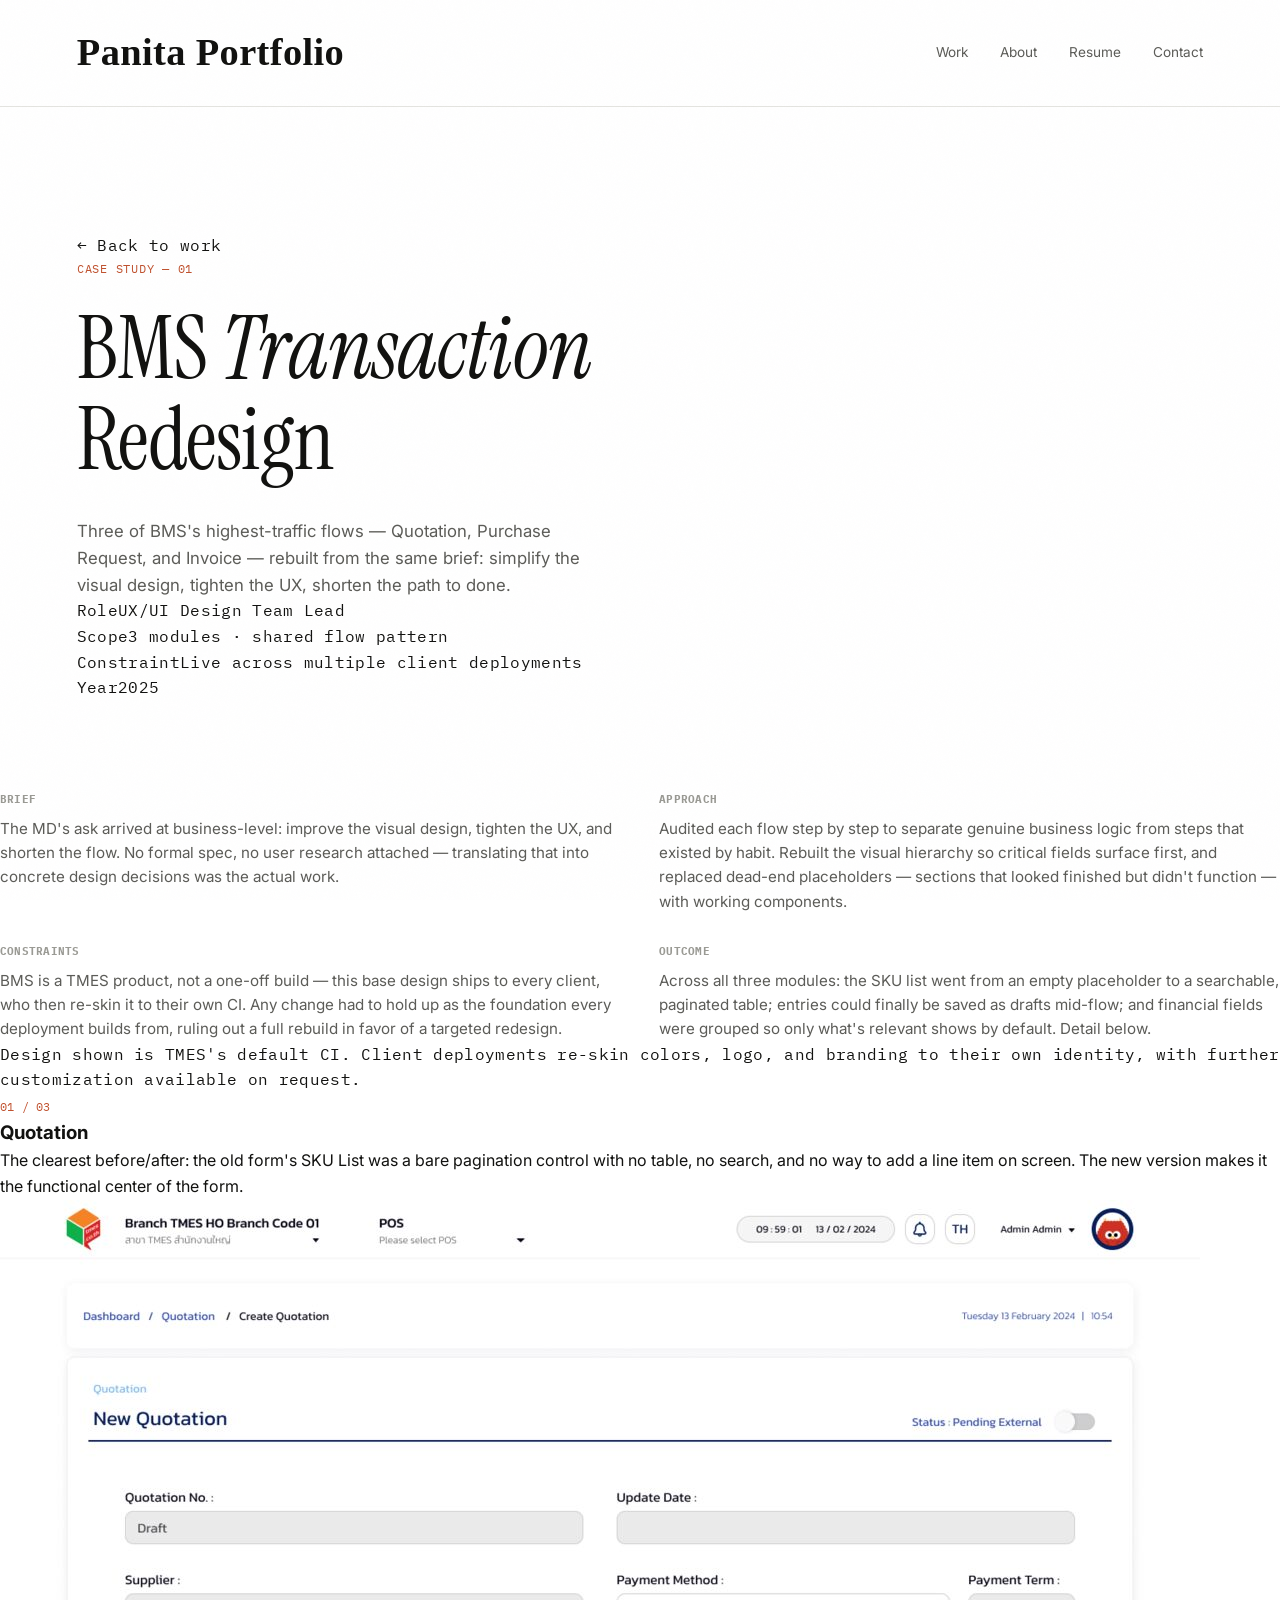
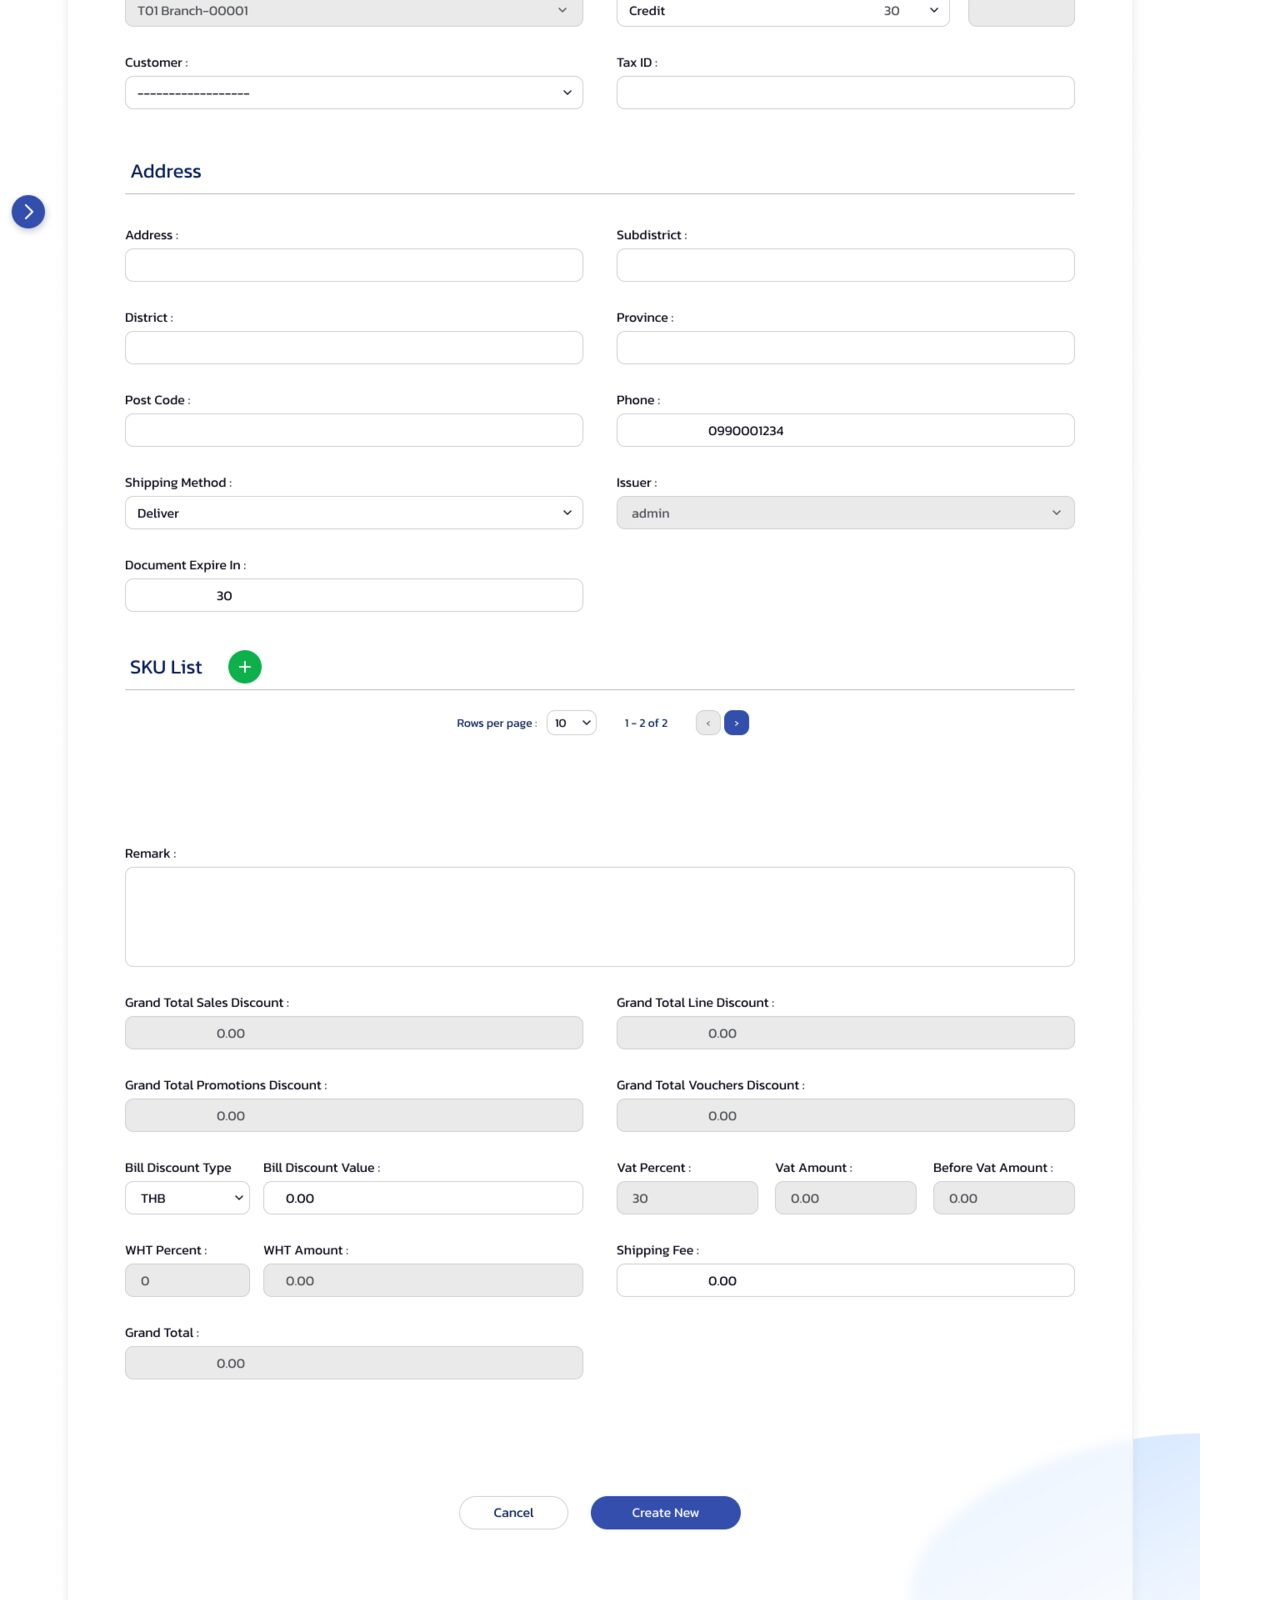
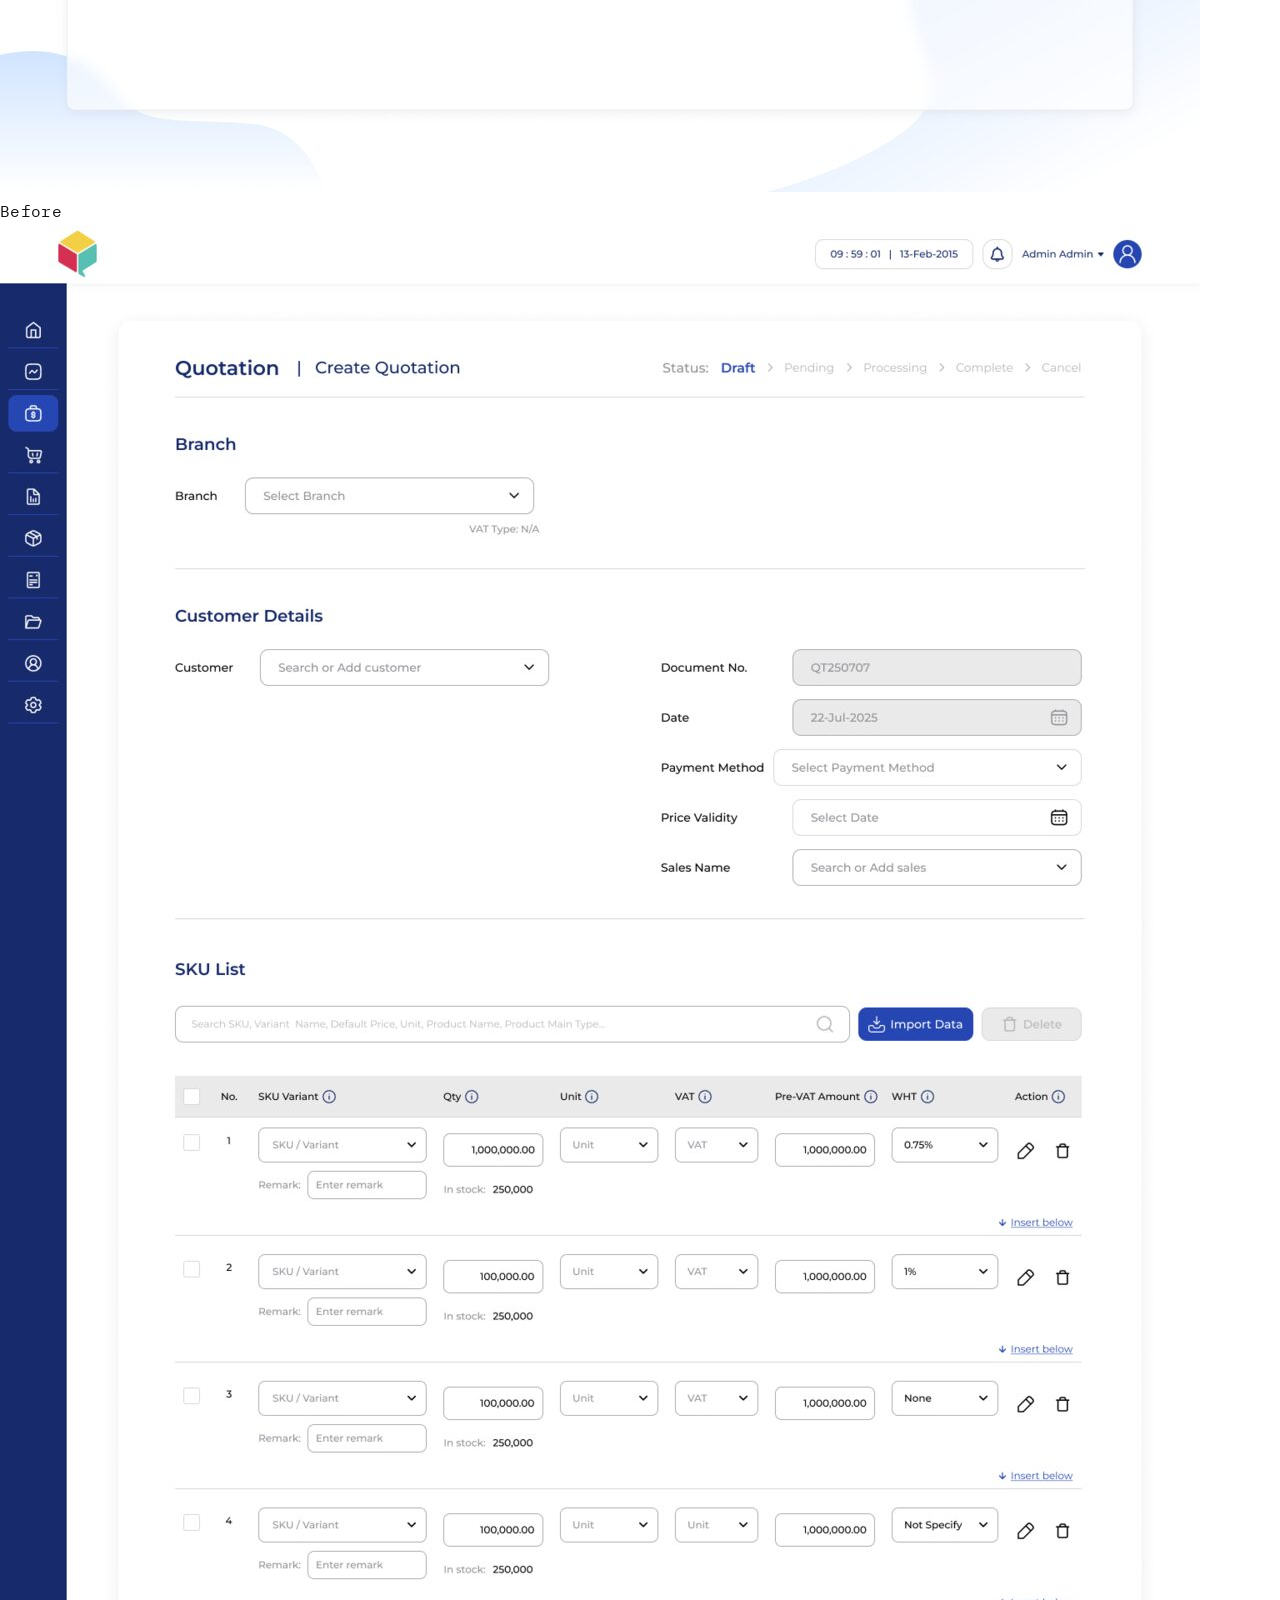
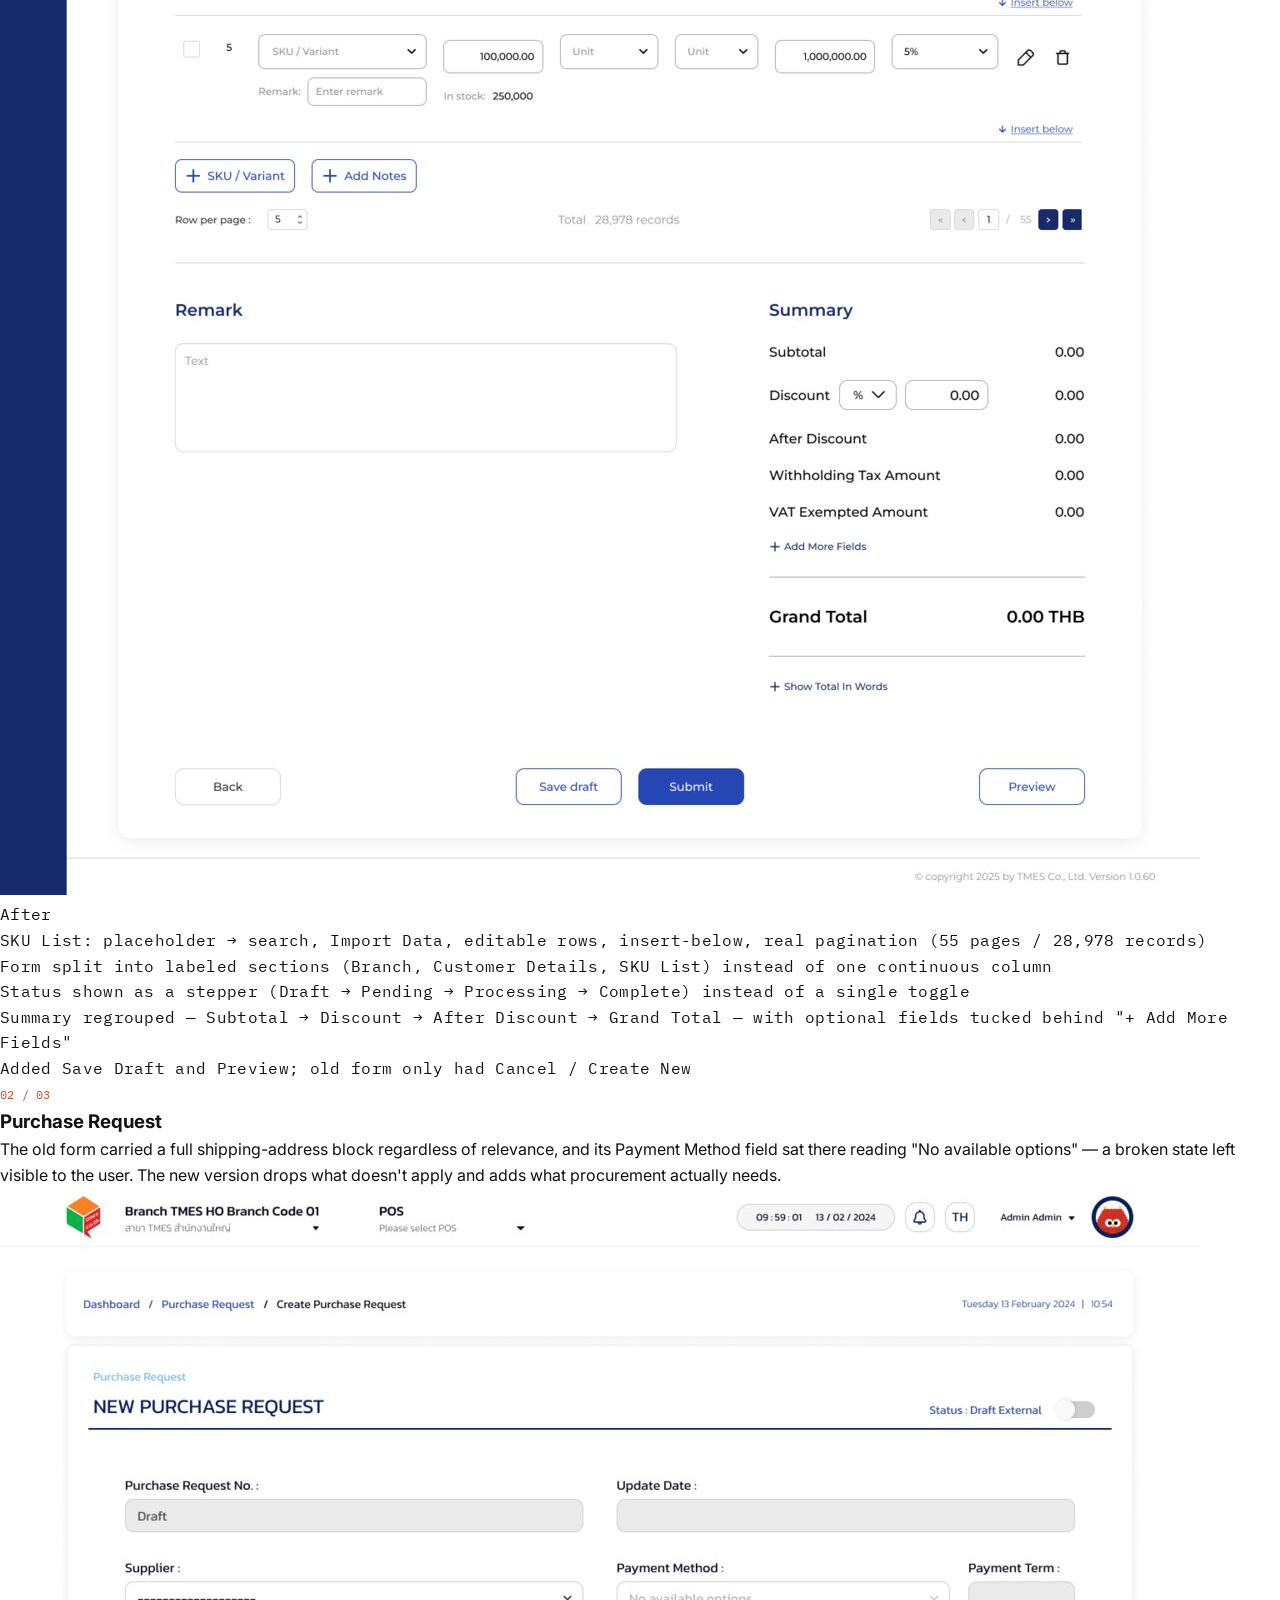
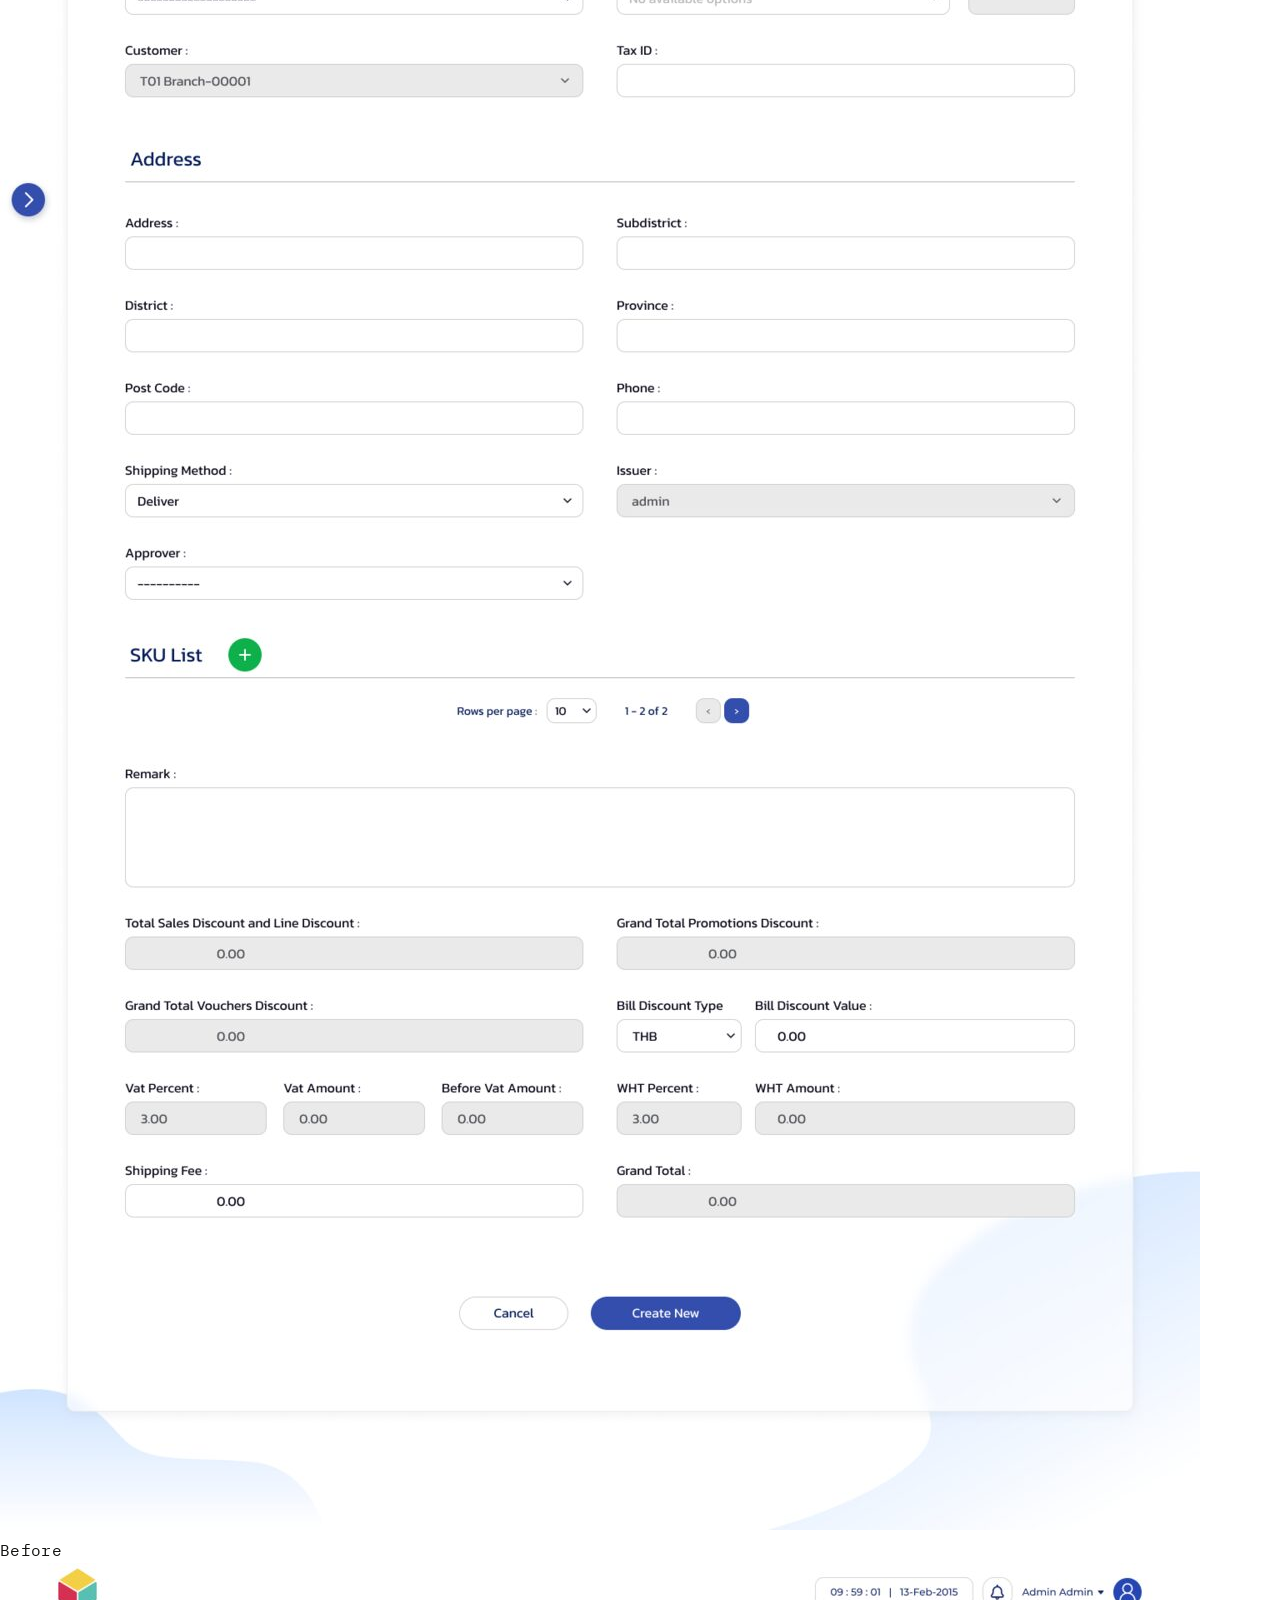
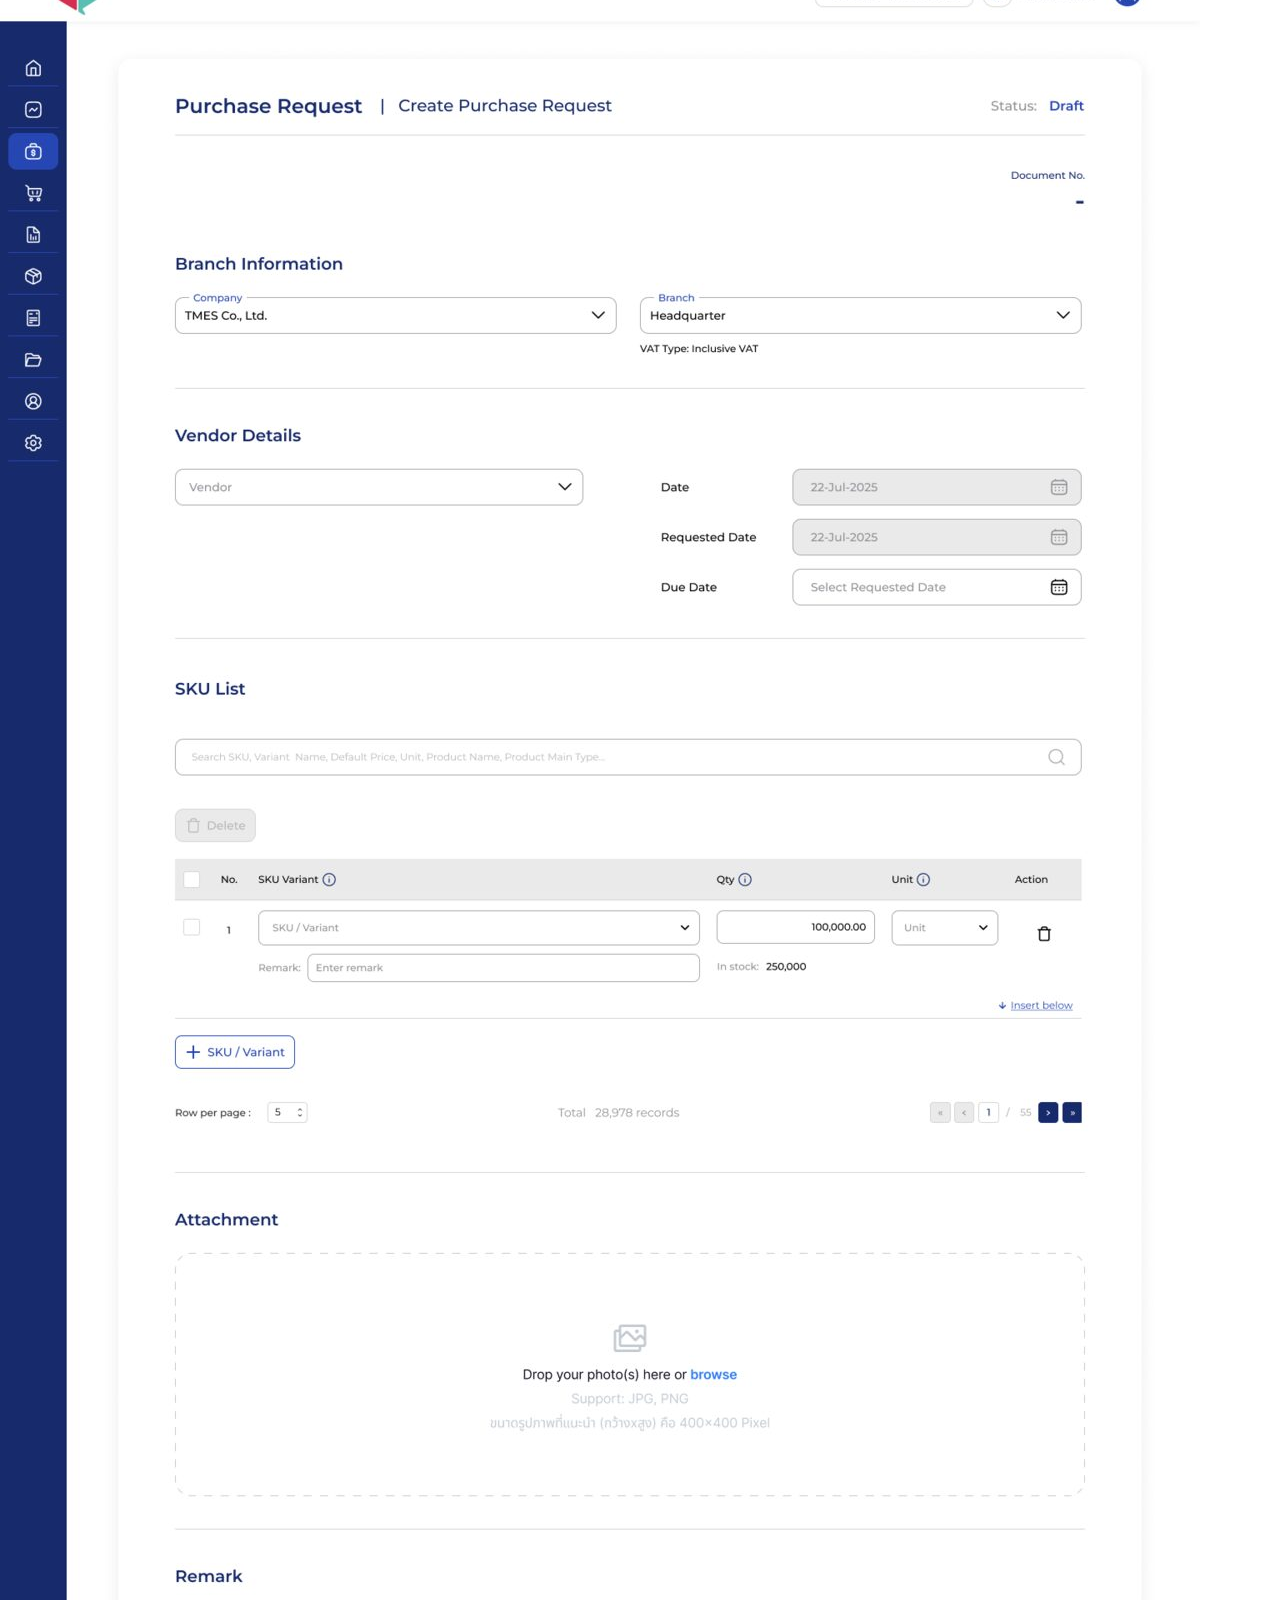
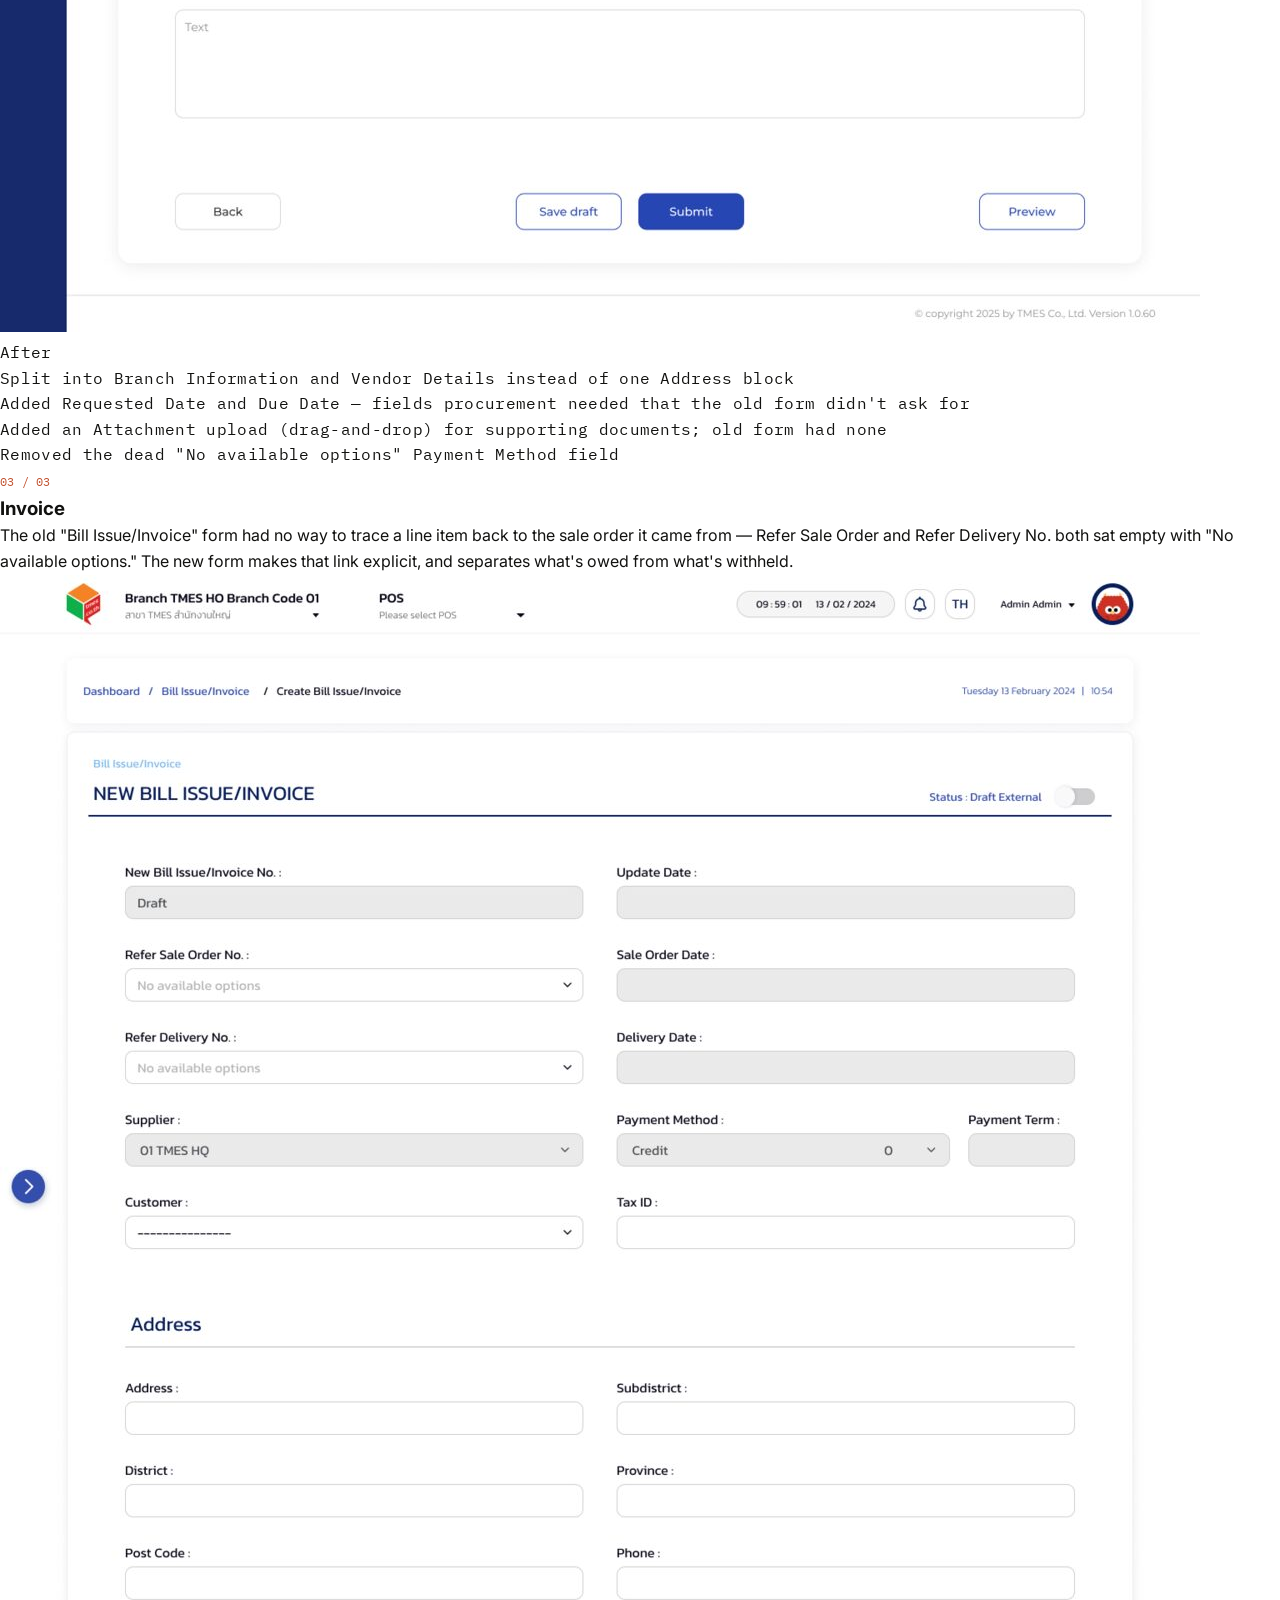
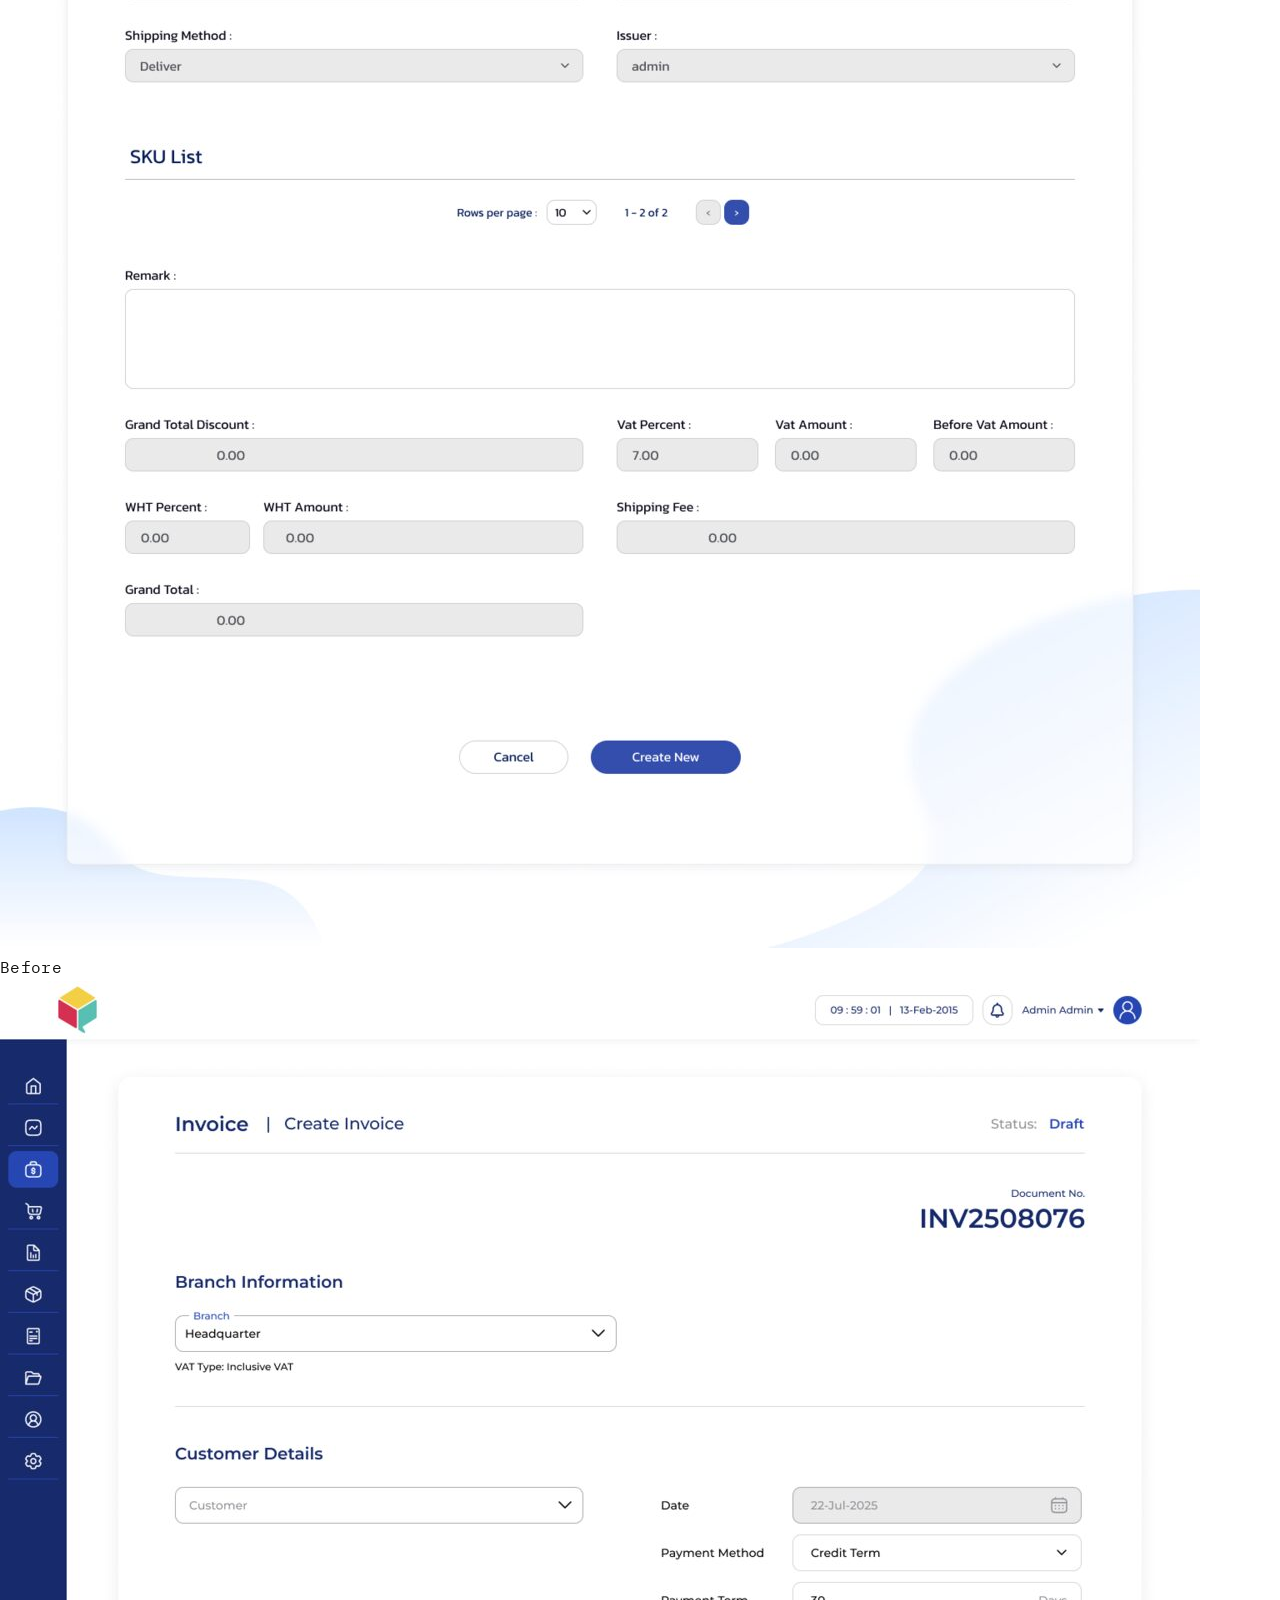
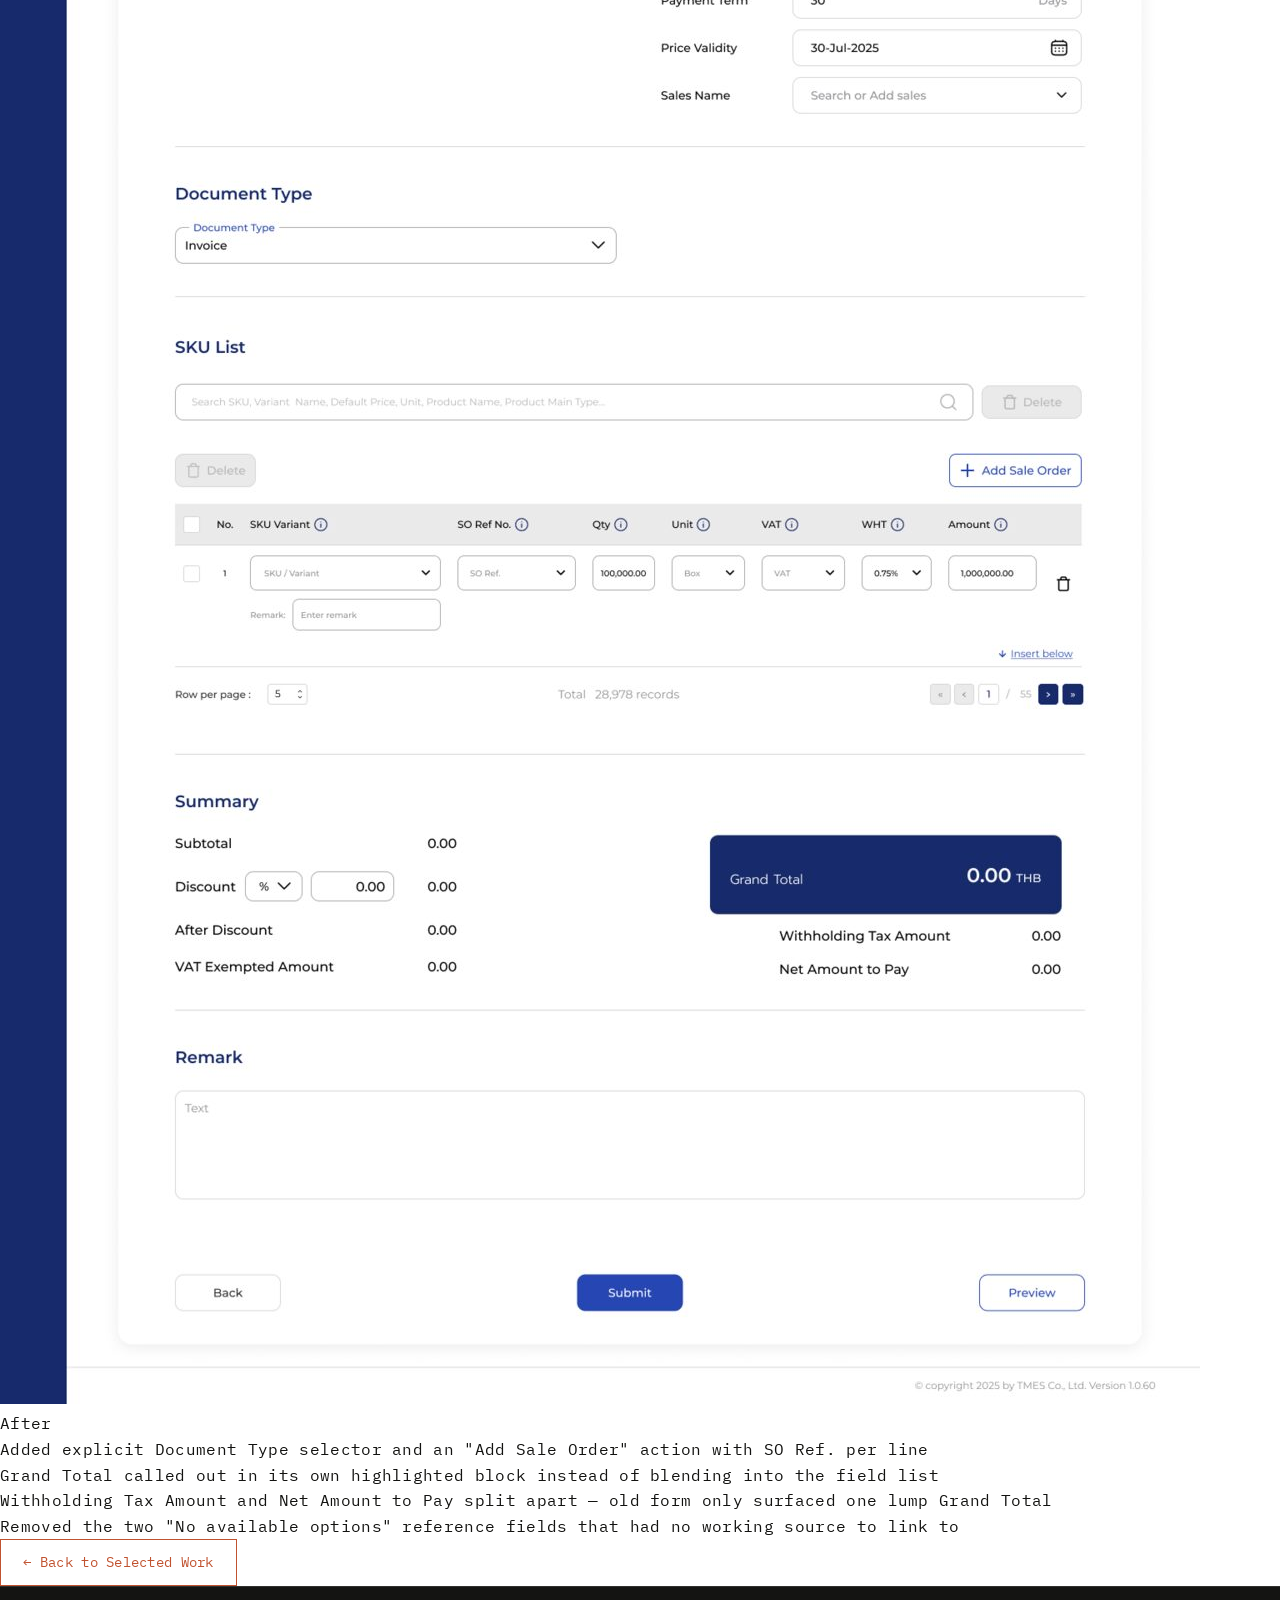
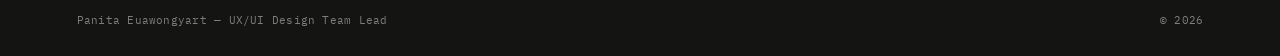
==== commit d5bdf286: "update footer" ====
--- a/bms.html
+++ b/bms.html
@@ -147,7 +147,7 @@
 </main>
 
 <footer class="site-footer mono">
-  <span>Tanggwa — UX/UI Design Team Lead</span>
+  <span>Panita Euawongyart — UX/UI Design Team Lead</span>
   <span>© <span id="year"></span></span>
 </footer>
 
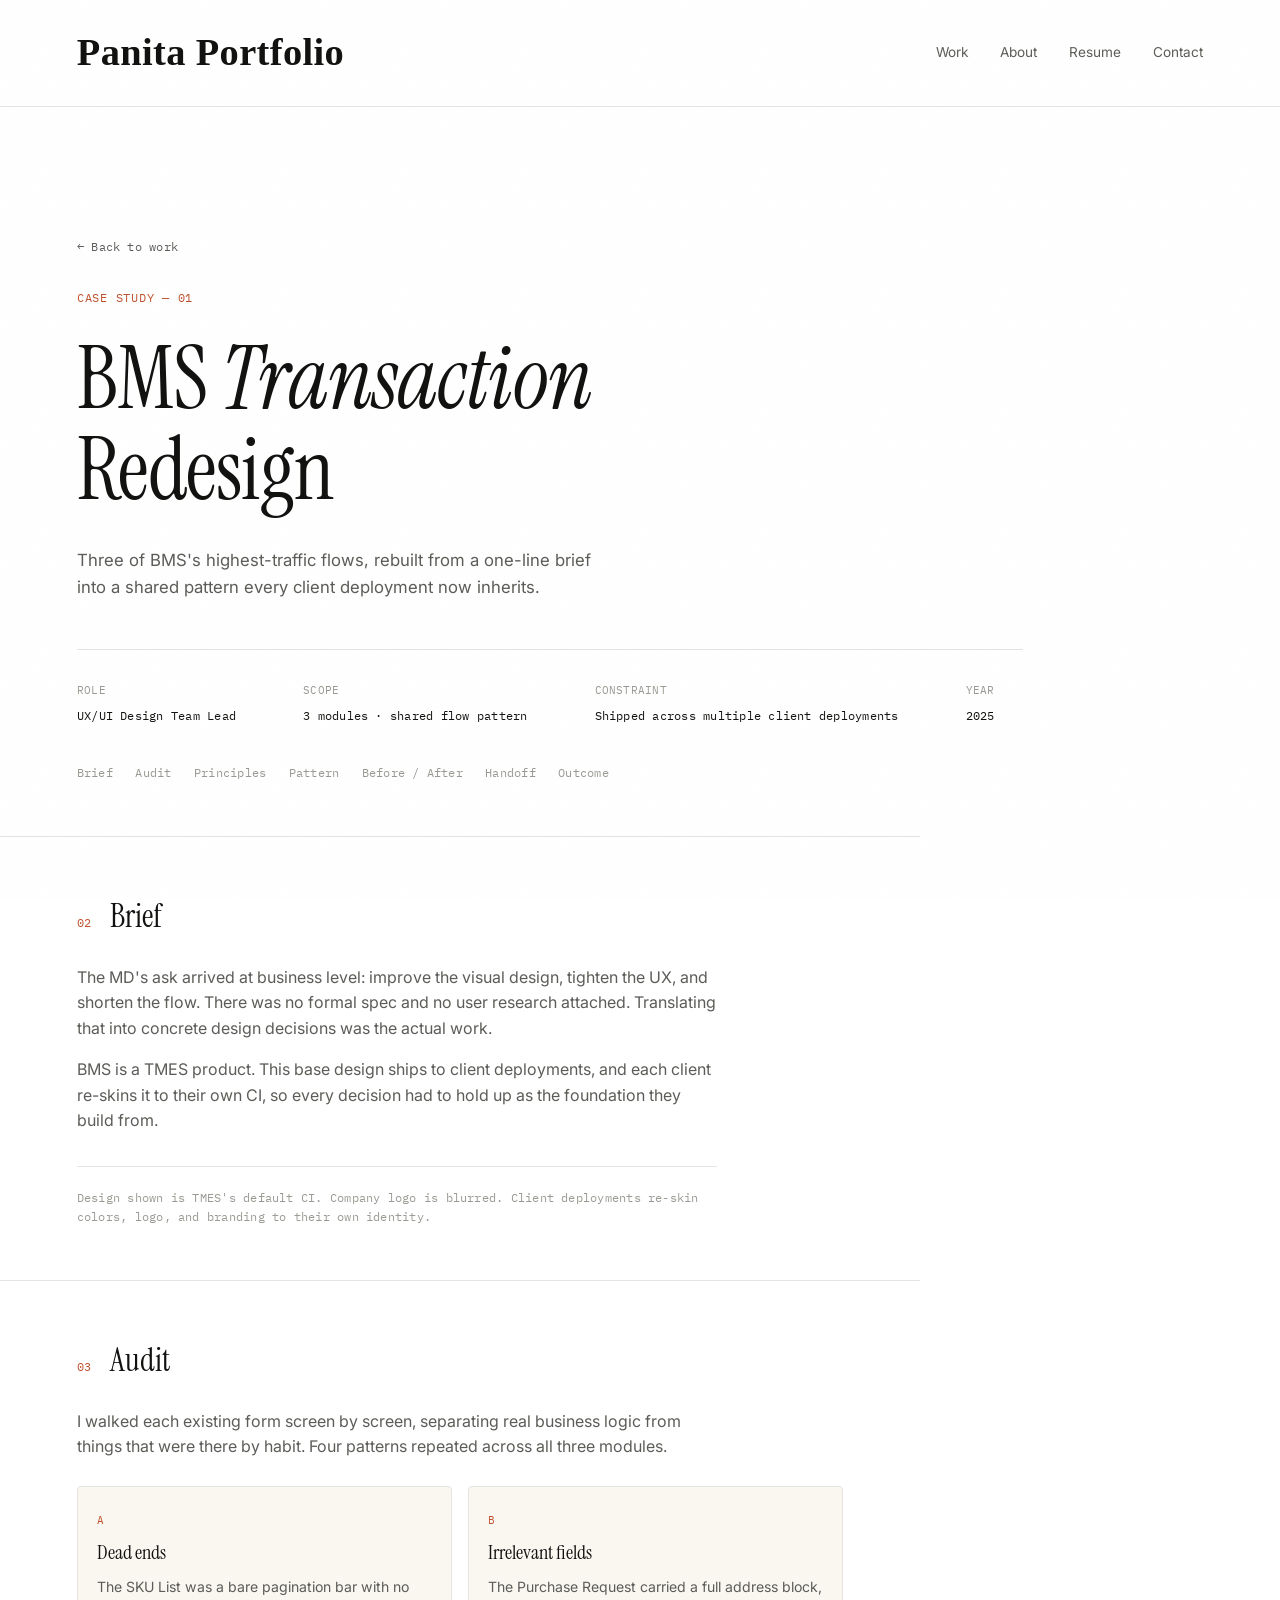
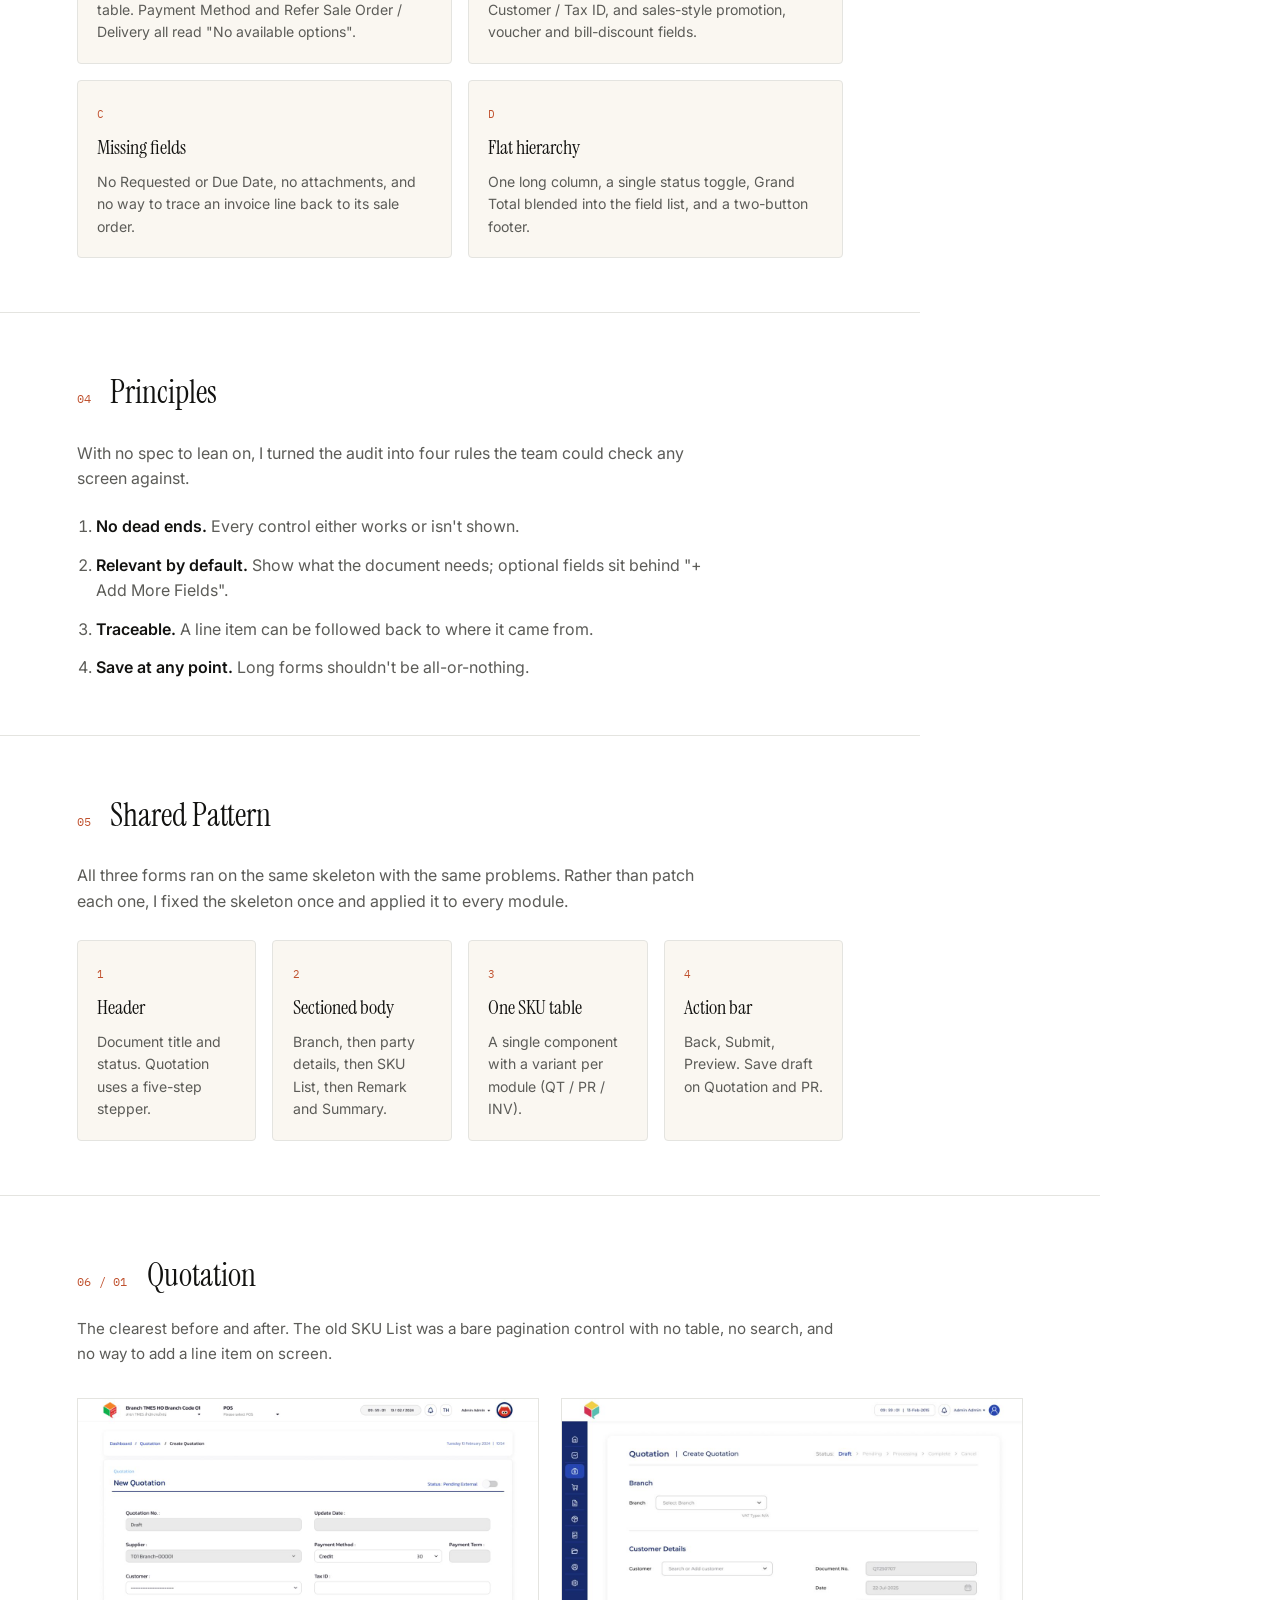
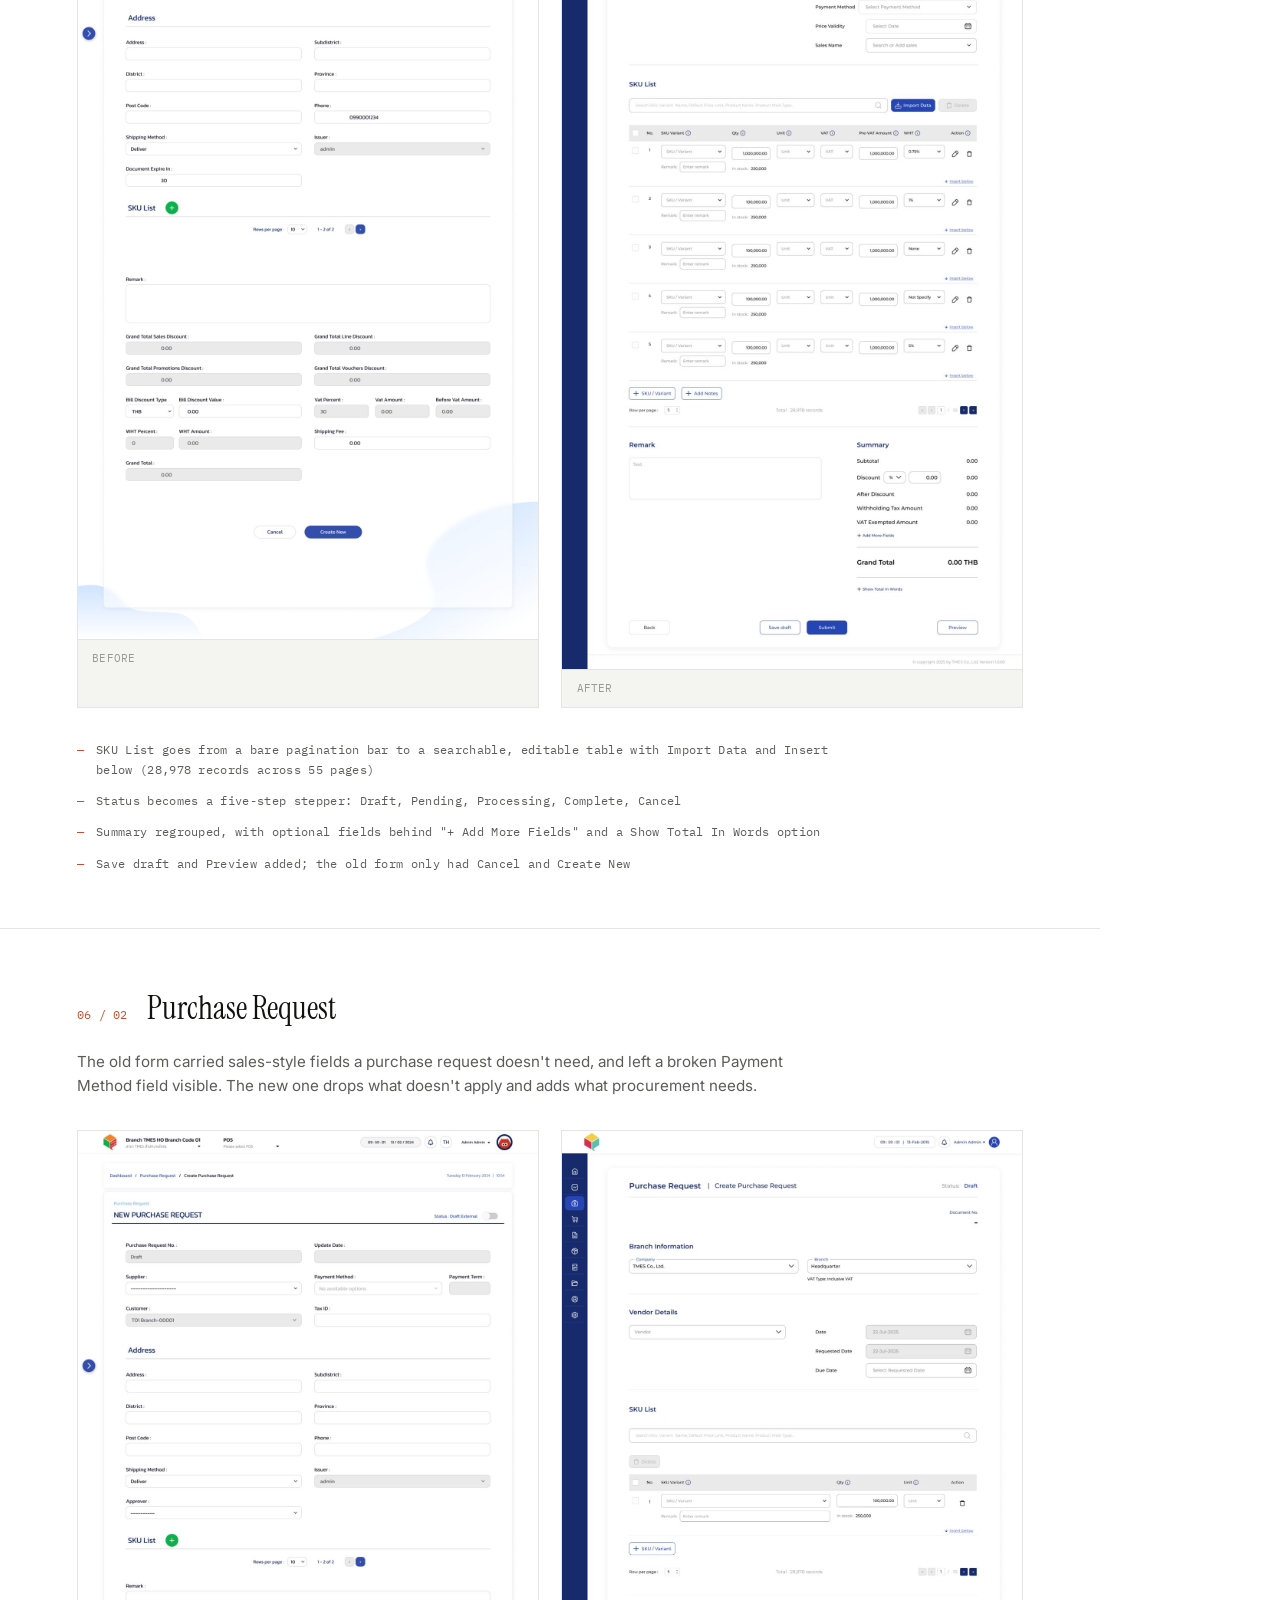
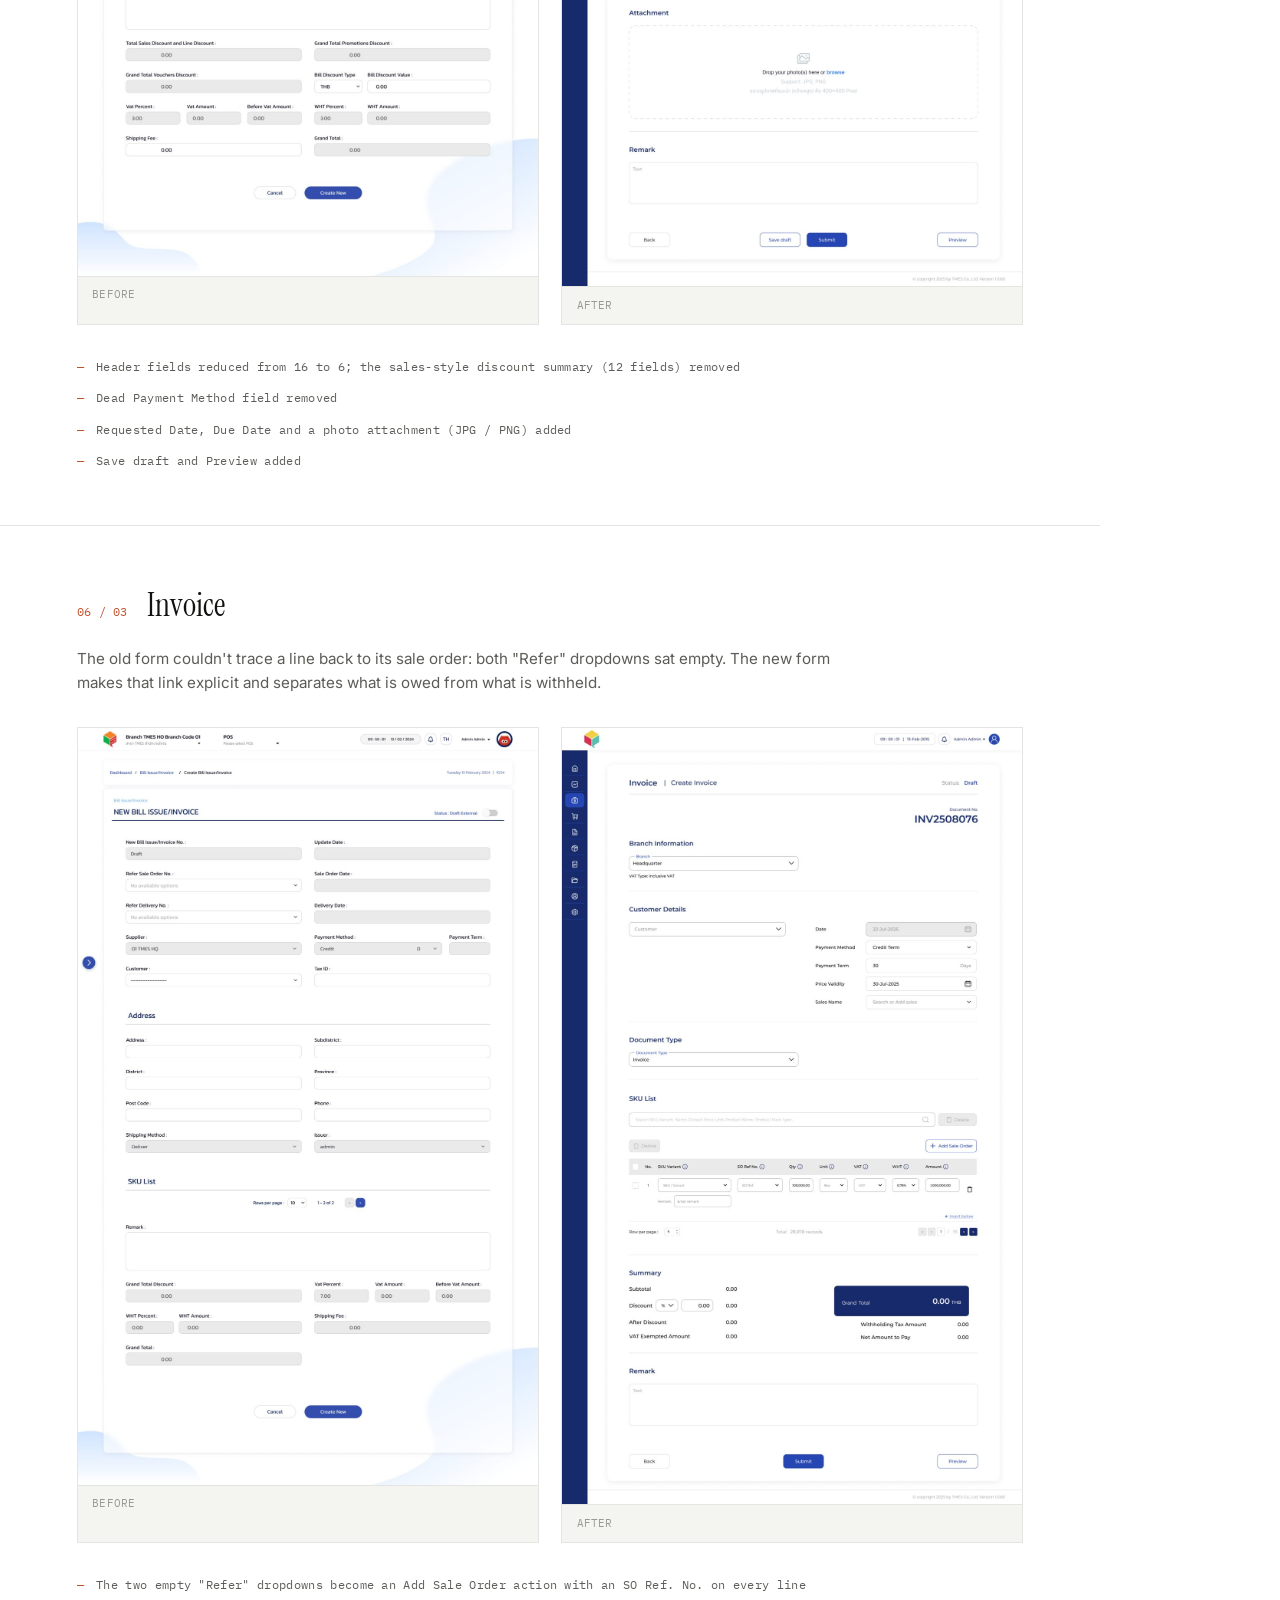
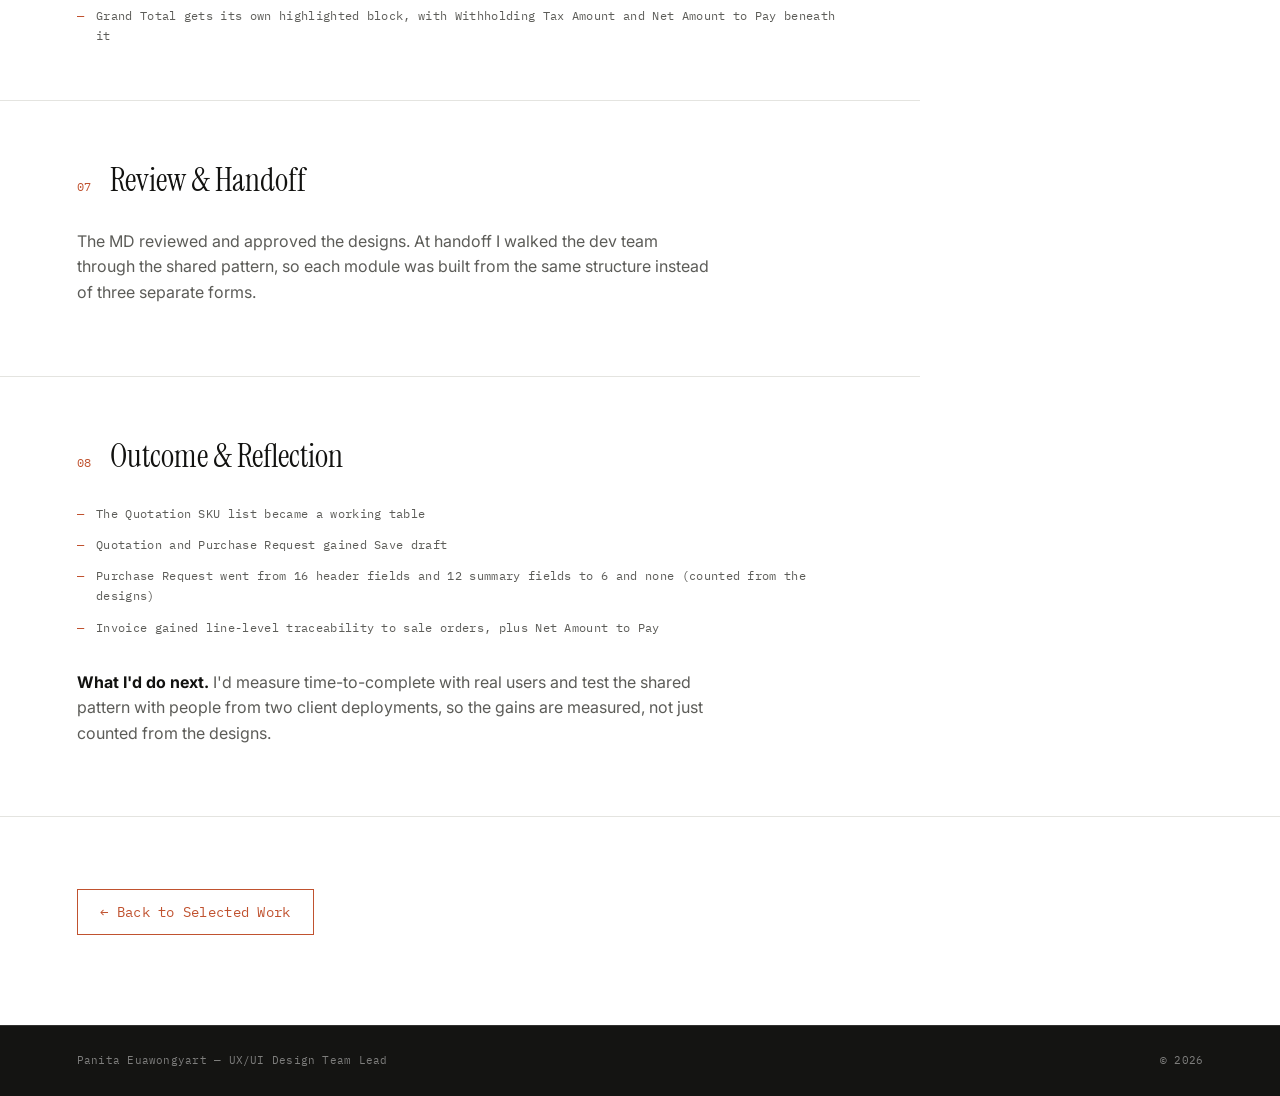
==== commit 3615a5a6: "Add files via upload Rework BMS case study into UX/UI process order" ====
--- a/bms.html
+++ b/bms.html
@@ -26,117 +26,173 @@
 
 <main id="top">
 
-  <!-- CASE STUDY HERO -->
+  <!-- 01 OVERVIEW -->
   <section class="hero cs-hero">
     <a href="index.html#bms" class="back-link mono">← Back to work</a>
     <p class="eyebrow mono">Case Study — 01</p>
     <h1>BMS <em>Transaction</em><br>Redesign</h1>
-    <p class="hero-sub">Three of BMS's highest-traffic flows — Quotation, Purchase Request, and Invoice — rebuilt from the same brief: simplify the visual design, tighten the UX, shorten the path to done.</p>
+    <p class="hero-sub">Three of BMS's highest-traffic flows, rebuilt from a one-line brief into a shared pattern every client deployment now inherits.</p>
     <div class="cs-meta mono">
       <div><span class="cs-meta-label">Role</span><span>UX/UI Design Team Lead</span></div>
       <div><span class="cs-meta-label">Scope</span><span>3 modules · shared flow pattern</span></div>
-      <div><span class="cs-meta-label">Constraint</span><span>Live across multiple client deployments</span></div>
+      <div><span class="cs-meta-label">Constraint</span><span>Shipped across multiple client deployments</span></div>
       <div><span class="cs-meta-label">Year</span><span>2025</span></div>
     </div>
-  </section>
-
-  <!-- CONTEXT -->
-  <section class="cs-context">
-    <div class="entry-grid">
-      <div>
-        <h4 class="mono">Brief</h4>
-        <p>The MD's ask arrived at business-level: improve the visual design, tighten the UX, and shorten the flow. No formal spec, no user research attached — translating that into concrete design decisions was the actual work.</p>
-      </div>
-      <div>
-        <h4 class="mono">Approach</h4>
-        <p>Audited each flow step by step to separate genuine business logic from steps that existed by habit. Rebuilt the visual hierarchy so critical fields surface first, and replaced dead-end placeholders — sections that looked finished but didn't function — with working components.</p>
-      </div>
-      <div>
-        <h4 class="mono">Constraints</h4>
-        <p>BMS is a TMES product, not a one-off build — this base design ships to every client, who then re-skin it to their own CI. Any change had to hold up as the foundation every deployment builds from, ruling out a full rebuild in favor of a targeted redesign.</p>
-      </div>
-      <div>
-        <h4 class="mono">Outcome</h4>
-        <p>Across all three modules: the SKU list went from an empty placeholder to a searchable, paginated table; entries could finally be saved as drafts mid-flow; and financial fields were grouped so only what's relevant shows by default. Detail below.</p>
-      </div>
-    </div>
-    <p class="cs-disclaimer mono">Design shown is TMES's default CI. Client deployments re-skin colors, logo, and branding to their own identity, with further customization available on request.</p>
-  </section>
-
-  <!-- COMPARISON 01 — QUOTATION -->
+    <nav class="cs-steps mono" aria-label="Process">
+      <a href="#brief">Brief</a><a href="#audit">Audit</a><a href="#principles">Principles</a><a href="#pattern">Pattern</a><a href="#compare">Before / After</a><a href="#handoff">Handoff</a><a href="#outcome">Outcome</a>
+    </nav>
+  </section>
+
+  <!-- 02 BRIEF -->
+  <section class="cs-block" id="brief">
+    <div class="cs-compare-head">
+      <span class="entry-index mono">02</span>
+      <h3>Brief</h3>
+    </div>
+    <p class="cs-text">The MD's ask arrived at business level: improve the visual design, tighten the UX, and shorten the flow. There was no formal spec and no user research attached. Translating that into concrete design decisions was the actual work.</p>
+    <p class="cs-text">BMS is a TMES product. This base design ships to client deployments, and each client re-skins it to their own CI, so every decision had to hold up as the foundation they build from.</p>
+    <p class="cs-disclaimer mono">Design shown is TMES's default CI. Company logo is blurred. Client deployments re-skin colors, logo, and branding to their own identity.</p>
+  </section>
+
+  <!-- 03 AUDIT -->
+  <section class="cs-block" id="audit">
+    <div class="cs-compare-head">
+      <span class="entry-index mono">03</span>
+      <h3>Audit</h3>
+    </div>
+    <p class="cs-text">I walked each existing form screen by screen, separating real business logic from things that were there by habit. Four patterns repeated across all three modules.</p>
+    <div class="cs-cards">
+      <div class="cs-card"><span class="mono">A</span><h4>Dead ends</h4><p>The SKU List was a bare pagination bar with no table. Payment Method and Refer Sale Order / Delivery all read "No available options".</p></div>
+      <div class="cs-card"><span class="mono">B</span><h4>Irrelevant fields</h4><p>The Purchase Request carried a full address block, Customer / Tax ID, and sales-style promotion, voucher and bill-discount fields.</p></div>
+      <div class="cs-card"><span class="mono">C</span><h4>Missing fields</h4><p>No Requested or Due Date, no attachments, and no way to trace an invoice line back to its sale order.</p></div>
+      <div class="cs-card"><span class="mono">D</span><h4>Flat hierarchy</h4><p>One long column, a single status toggle, Grand Total blended into the field list, and a two-button footer.</p></div>
+    </div>
+  </section>
+
+  <!-- 04 PRINCIPLES -->
+  <section class="cs-block" id="principles">
+    <div class="cs-compare-head">
+      <span class="entry-index mono">04</span>
+      <h3>Principles</h3>
+    </div>
+    <p class="cs-text">With no spec to lean on, I turned the audit into four rules the team could check any screen against.</p>
+    <ol class="cs-principles">
+      <li><strong>No dead ends.</strong> Every control either works or isn't shown.</li>
+      <li><strong>Relevant by default.</strong> Show what the document needs; optional fields sit behind "+ Add More Fields".</li>
+      <li><strong>Traceable.</strong> A line item can be followed back to where it came from.</li>
+      <li><strong>Save at any point.</strong> Long forms shouldn't be all-or-nothing.</li>
+    </ol>
+  </section>
+
+  <!-- 05 PATTERN -->
+  <section class="cs-block" id="pattern">
+    <div class="cs-compare-head">
+      <span class="entry-index mono">05</span>
+      <h3>Shared Pattern</h3>
+    </div>
+    <p class="cs-text">All three forms ran on the same skeleton with the same problems. Rather than patch each one, I fixed the skeleton once and applied it to every module.</p>
+    <div class="cs-cards cs-cards-4">
+      <div class="cs-card"><span class="mono">1</span><h4>Header</h4><p>Document title and status. Quotation uses a five-step stepper.</p></div>
+      <div class="cs-card"><span class="mono">2</span><h4>Sectioned body</h4><p>Branch, then party details, then SKU List, then Remark and Summary.</p></div>
+      <div class="cs-card"><span class="mono">3</span><h4>One SKU table</h4><p>A single component with a variant per module (QT / PR / INV).</p></div>
+      <div class="cs-card"><span class="mono">4</span><h4>Action bar</h4><p>Back, Submit, Preview. Save draft on Quotation and PR.</p></div>
+    </div>
+  </section>
+
+  <!-- 06 BEFORE / AFTER -->
+  <div id="compare"></div>
   <section class="cs-compare">
     <div class="cs-compare-head">
-      <span class="entry-index mono">01 / 03</span>
+      <span class="entry-index mono">06 / 01</span>
       <h3>Quotation</h3>
     </div>
-    <p class="cs-compare-note">The clearest before/after: the old form's SKU List was a bare pagination control with no table, no search, and no way to add a line item on screen. The new version makes it the functional center of the form.</p>
+    <p class="cs-compare-note">The clearest before and after. The old SKU List was a bare pagination control with no table, no search, and no way to add a line item on screen.</p>
     <div class="cs-compare-images">
       <figure>
-        <img src="images/bms/quotation-old.jpg" alt="Old Quotation form — flat single-column layout, full address block, empty SKU List placeholder" loading="lazy">
+        <img src="images/bms/quotation-old.jpg" alt="Old Quotation form: flat single-column layout, full address block, empty SKU List placeholder" loading="lazy">
         <figcaption class="mono">Before</figcaption>
       </figure>
       <figure>
-        <img src="images/bms/quotation-new.jpg" alt="New Quotation form — sectioned layout with searchable SKU table, Import Data, and grouped summary" loading="lazy">
+        <img src="images/bms/quotation-new.jpg" alt="New Quotation form: sectioned layout with searchable SKU table, Import Data, and grouped summary" loading="lazy">
         <figcaption class="mono">After</figcaption>
       </figure>
     </div>
     <ul class="cs-changelist mono">
-      <li>SKU List: placeholder → search, Import Data, editable rows, insert-below, real pagination (55 pages / 28,978 records)</li>
-      <li>Form split into labeled sections (Branch, Customer Details, SKU List) instead of one continuous column</li>
-      <li>Status shown as a stepper (Draft → Pending → Processing → Complete) instead of a single toggle</li>
-      <li>Summary regrouped — Subtotal → Discount → After Discount → Grand Total — with optional fields tucked behind "+ Add More Fields"</li>
-      <li>Added Save Draft and Preview; old form only had Cancel / Create New</li>
-    </ul>
-  </section>
-
-  <!-- COMPARISON 02 — PURCHASE REQUEST -->
+      <li>SKU List goes from a bare pagination bar to a searchable, editable table with Import Data and Insert below (28,978 records across 55 pages)</li>
+      <li>Status becomes a five-step stepper: Draft, Pending, Processing, Complete, Cancel</li>
+      <li>Summary regrouped, with optional fields behind &quot;+ Add More Fields&quot; and a Show Total In Words option</li>
+      <li>Save draft and Preview added; the old form only had Cancel and Create New</li>
+    </ul>
+  </section>
+
   <section class="cs-compare">
     <div class="cs-compare-head">
-      <span class="entry-index mono">02 / 03</span>
+      <span class="entry-index mono">06 / 02</span>
       <h3>Purchase Request</h3>
     </div>
-    <p class="cs-compare-note">The old form carried a full shipping-address block regardless of relevance, and its Payment Method field sat there reading "No available options" — a broken state left visible to the user. The new version drops what doesn't apply and adds what procurement actually needs.</p>
+    <p class="cs-compare-note">The old form carried sales-style fields a purchase request doesn't need, and left a broken Payment Method field visible. The new one drops what doesn't apply and adds what procurement needs.</p>
     <div class="cs-compare-images">
       <figure>
-        <img src="images/bms/pr-old.jpg" alt="Old Purchase Request form — address-heavy layout with a Payment Method field showing no available options" loading="lazy">
+        <img src="images/bms/pr-old.jpg" alt="Old Purchase Request form: address-heavy layout with a Payment Method field showing no available options" loading="lazy">
         <figcaption class="mono">Before</figcaption>
       </figure>
       <figure>
-        <img src="images/bms/pr-new.jpg" alt="New Purchase Request form — Branch Information and Vendor Details sections with Requested Date, Due Date, and an attachment upload" loading="lazy">
+        <img src="images/bms/pr-new.jpg" alt="New Purchase Request form: Branch Information and Vendor Details sections with Requested Date, Due Date, and photo attachment" loading="lazy">
         <figcaption class="mono">After</figcaption>
       </figure>
     </div>
     <ul class="cs-changelist mono">
-      <li>Split into Branch Information and Vendor Details instead of one Address block</li>
-      <li>Added Requested Date and Due Date — fields procurement needed that the old form didn't ask for</li>
-      <li>Added an Attachment upload (drag-and-drop) for supporting documents; old form had none</li>
-      <li>Removed the dead "No available options" Payment Method field</li>
-    </ul>
-  </section>
-
-  <!-- COMPARISON 03 — INVOICE -->
+      <li>Header fields reduced from 16 to 6; the sales-style discount summary (12 fields) removed</li>
+      <li>Dead Payment Method field removed</li>
+      <li>Requested Date, Due Date and a photo attachment (JPG / PNG) added</li>
+      <li>Save draft and Preview added</li>
+    </ul>
+  </section>
+
   <section class="cs-compare">
     <div class="cs-compare-head">
-      <span class="entry-index mono">03 / 03</span>
+      <span class="entry-index mono">06 / 03</span>
       <h3>Invoice</h3>
     </div>
-    <p class="cs-compare-note">The old "Bill Issue/Invoice" form had no way to trace a line item back to the sale order it came from — Refer Sale Order and Refer Delivery No. both sat empty with "No available options." The new form makes that link explicit, and separates what's owed from what's withheld.</p>
+    <p class="cs-compare-note">The old form couldn't trace a line back to its sale order: both "Refer" dropdowns sat empty. The new form makes that link explicit and separates what is owed from what is withheld.</p>
     <div class="cs-compare-images">
       <figure>
-        <img src="images/bms/invoice-old.jpg" alt="Old Invoice form — Refer Sale Order and Refer Delivery No. fields both showing no available options, cluttered financial fields at the bottom" loading="lazy">
+        <img src="images/bms/invoice-old.jpg" alt="Old Invoice form: Refer Sale Order and Refer Delivery No. both showing no available options" loading="lazy">
         <figcaption class="mono">Before</figcaption>
       </figure>
       <figure>
-        <img src="images/bms/invoice-new.jpg" alt="New Invoice form — explicit Document Type, Add Sale Order linking per line, and Grand Total called out separately from Withholding Tax and Net Amount to Pay" loading="lazy">
+        <img src="images/bms/invoice-new.jpg" alt="New Invoice form: Add Sale Order with SO Ref. per line, and Grand Total called out separately from Withholding Tax and Net Amount to Pay" loading="lazy">
         <figcaption class="mono">After</figcaption>
       </figure>
     </div>
     <ul class="cs-changelist mono">
-      <li>Added explicit Document Type selector and an "Add Sale Order" action with SO Ref. per line</li>
-      <li>Grand Total called out in its own highlighted block instead of blending into the field list</li>
-      <li>Withholding Tax Amount and Net Amount to Pay split apart — old form only surfaced one lump Grand Total</li>
-      <li>Removed the two "No available options" reference fields that had no working source to link to</li>
-    </ul>
+      <li>The two empty &quot;Refer&quot; dropdowns become an Add Sale Order action with an SO Ref. No. on every line</li>
+      <li>Grand Total gets its own highlighted block, with Withholding Tax Amount and Net Amount to Pay beneath it</li>
+    </ul>
+  </section>
+
+  <!-- 07 HANDOFF -->
+  <section class="cs-block" id="handoff">
+    <div class="cs-compare-head">
+      <span class="entry-index mono">07</span>
+      <h3>Review &amp; Handoff</h3>
+    </div>
+    <p class="cs-text">The MD reviewed and approved the designs. At handoff I walked the dev team through the shared pattern, so each module was built from the same structure instead of three separate forms.</p>
+  </section>
+
+  <!-- 08 OUTCOME -->
+  <section class="cs-block" id="outcome">
+    <div class="cs-compare-head">
+      <span class="entry-index mono">08</span>
+      <h3>Outcome &amp; Reflection</h3>
+    </div>
+    <ul class="cs-changelist mono">
+      <li>The Quotation SKU list became a working table</li>
+      <li>Quotation and Purchase Request gained Save draft</li>
+      <li>Purchase Request went from 16 header fields and 12 summary fields to 6 and none (counted from the designs)</li>
+      <li>Invoice gained line-level traceability to sale orders, plus Net Amount to Pay</li>
+    </ul>
+    <p class="cs-text cs-reflect"><strong>What I'd do next.</strong> I'd measure time-to-complete with real users and test the shared pattern with people from two client deployments, so the gains are measured, not just counted from the designs.</p>
   </section>
 
   <!-- NEXT -->
--- a/styles.css
+++ b/styles.css
@@ -123,7 +123,7 @@
   font-size: clamp(1.5rem, 3.4vw, 2.2rem);
   color: var(--ink);
   text-transform: none;
-  padding: 0 var(--pad);
+  padding: 0;
   margin-bottom: 2.4rem;
 }
 /* the work section has no horizontal padding of its own, so its
@@ -238,6 +238,16 @@
 
 .entry-tags .soon{ color: var(--accent); }
 
+.entry-thumb{
+  margin-top: 1.6rem;
+  border: 1px solid var(--line);
+  border-radius: 4px;
+  overflow: hidden;
+  background: var(--editable-bg);
+  max-width: 760px;
+}
+.entry-thumb img{ display:block; width:100%; height:auto; }
+
 .entry-body{ margin-top: 1.6rem; max-width: 760px; }
 .entry-lede{ font-size: 1.05rem; color: var(--ink); margin-bottom: 1.8rem; }
 
@@ -309,12 +319,78 @@
   font-size: 0.7rem; color: rgba(255,255,255,0.45);
 }
 
+/* ---------- Case study page ---------- */
+.back-link{
+  display:inline-block; font-size: 0.75rem; color: var(--ink-soft);
+  margin-bottom: 2rem; transition: color 0.2s ease;
+}
+.back-link:hover{ color: var(--accent); }
+
+.entry-row h3 a{ transition: color 0.2s ease; }
+.entry-row h3 a:hover{ color: var(--accent); }
+
+.cs-hero{ padding-bottom: 6vh; }
+.cs-meta{
+  display:grid; grid-template-columns: repeat(4, auto); gap: 1.6rem 2.4rem;
+  margin-top: 3rem; padding-top: 2rem; border-top: 1px solid var(--line);
+  font-size: 0.75rem;
+}
+.cs-meta div{ display:flex; flex-direction: column; gap: 0.4rem; }
+.cs-meta-label{ color: var(--ink-faint); text-transform: uppercase; font-size: 0.68rem; }
+.cs-meta div span:last-child{ color: var(--ink); }
+
+.cs-context{ padding: 6vh var(--pad) 8vh; border-top: 1px solid var(--line); max-width: 920px; }
+.cs-context .entry-grid p{ font-size: 0.95rem; color: var(--ink-soft); }
+.cs-disclaimer{
+  margin-top: 2rem; padding-top: 1.4rem; border-top: 1px solid var(--line);
+  font-size: 0.72rem; color: var(--ink-faint); max-width: 640px;
+}
+
+.cs-compare{ padding: 6vh var(--pad); border-top: 1px solid var(--line); max-width: 1100px; }
+.cs-compare-head{ display:flex; align-items: baseline; gap: 1.2rem; margin-bottom: 1rem; }
+.cs-compare-head h3{
+  font-family: var(--serif); font-weight: 400;
+  font-size: clamp(1.4rem, 2.8vw, 2rem);
+}
+.cs-compare-note{ font-size: 0.95rem; color: var(--ink-soft); max-width: 760px; margin-bottom: 2rem; }
+
+.cs-compare-images{
+  display:grid; grid-template-columns: 1fr 1fr; gap: 1.4rem;
+  margin-bottom: 2rem;
+}
+.cs-compare-images figure{
+  border: 1px solid var(--line);
+  background: var(--editable-bg);
+}
+.cs-compare-images img{
+  display:block; width: 100%; height: auto; border-bottom: 1px solid var(--line);
+}
+.cs-compare-images figcaption{
+  padding: 0.6rem 0.9rem; font-size: 0.7rem; color: var(--ink-faint); text-transform: uppercase;
+}
+
+.cs-changelist{
+  display:flex; flex-direction: column; gap: 0.7rem;
+  list-style: none; max-width: 760px;
+}
+.cs-changelist li{
+  font-size: 0.78rem; color: var(--ink-soft);
+  padding-left: 1.2rem; position: relative;
+}
+.cs-changelist li::before{
+  content: "—"; position: absolute; left: 0; color: var(--accent);
+}
+
+.cs-next{ padding: 8vh var(--pad) 10vh; border-top: 1px solid var(--line); }
+
 /* ---------- Responsive ---------- */
 @media (max-width: 720px){
   .site-header nav{ gap: 1.2rem; }
   .entry-grid{ grid-template-columns: 1fr; }
   .about-grid{ grid-template-columns: 1fr; }
   .work-grid{ grid-template-columns: 1fr; gap: 2.4rem; }
+  .cs-meta{ grid-template-columns: 1fr 1fr; }
+  .cs-compare-images{ grid-template-columns: 1fr; }
 }
 
 /* ---------- Motion & focus ---------- */
@@ -324,4 +400,24 @@
 a:focus-visible, .resume-link:focus-visible{
   outline: 2px solid var(--ink);
   outline-offset: 3px;
-}+}
+
+/* ---------- Case study: process blocks ---------- */
+.cs-steps{ display:flex; flex-wrap:wrap; gap:0.5rem 1.4rem; margin-top:2.4rem; font-size:0.72rem; color:var(--ink-faint); }
+.cs-steps a{ transition: color 0.2s ease; }
+.cs-steps a:hover{ color: var(--accent); }
+.cs-block{ padding: 6vh var(--pad); border-top: 1px solid var(--line); max-width: 920px; scroll-margin-top: 4rem; }
+.cs-block .cs-compare-head{ margin-bottom: 1.4rem; }
+.cs-text{ font-size: 1rem; color: var(--ink-soft); max-width: 640px; margin-bottom: 1rem; }
+.cs-cards{ display:grid; grid-template-columns: repeat(2, 1fr); gap: 1rem; margin-top: 1.6rem; }
+.cs-cards-4{ grid-template-columns: repeat(4, 1fr); }
+.cs-card{ border: 1px solid var(--line); border-radius: 4px; padding: 1.2rem; background: var(--surface); }
+.cs-card span{ font-size: 0.7rem; color: var(--accent); }
+.cs-card h4{ font-family: var(--serif); font-weight: 400; font-size: 1.25rem; margin: 0.3rem 0 0.5rem; }
+.cs-card p{ font-size: 0.88rem; color: var(--ink-soft); }
+.cs-principles{ margin-top: 1.4rem; padding-left: 1.2rem; max-width: 640px; display:flex; flex-direction:column; gap:0.8rem; color: var(--ink-soft); }
+.cs-principles strong{ color: var(--ink); font-weight: 600; }
+.cs-reflect{ margin-top: 2rem; }
+.cs-reflect strong{ color: var(--ink); }
+@media (max-width: 900px){ .cs-cards-4{ grid-template-columns: repeat(2, 1fr); } }
+@media (max-width: 720px){ .cs-cards, .cs-cards-4{ grid-template-columns: 1fr; } }
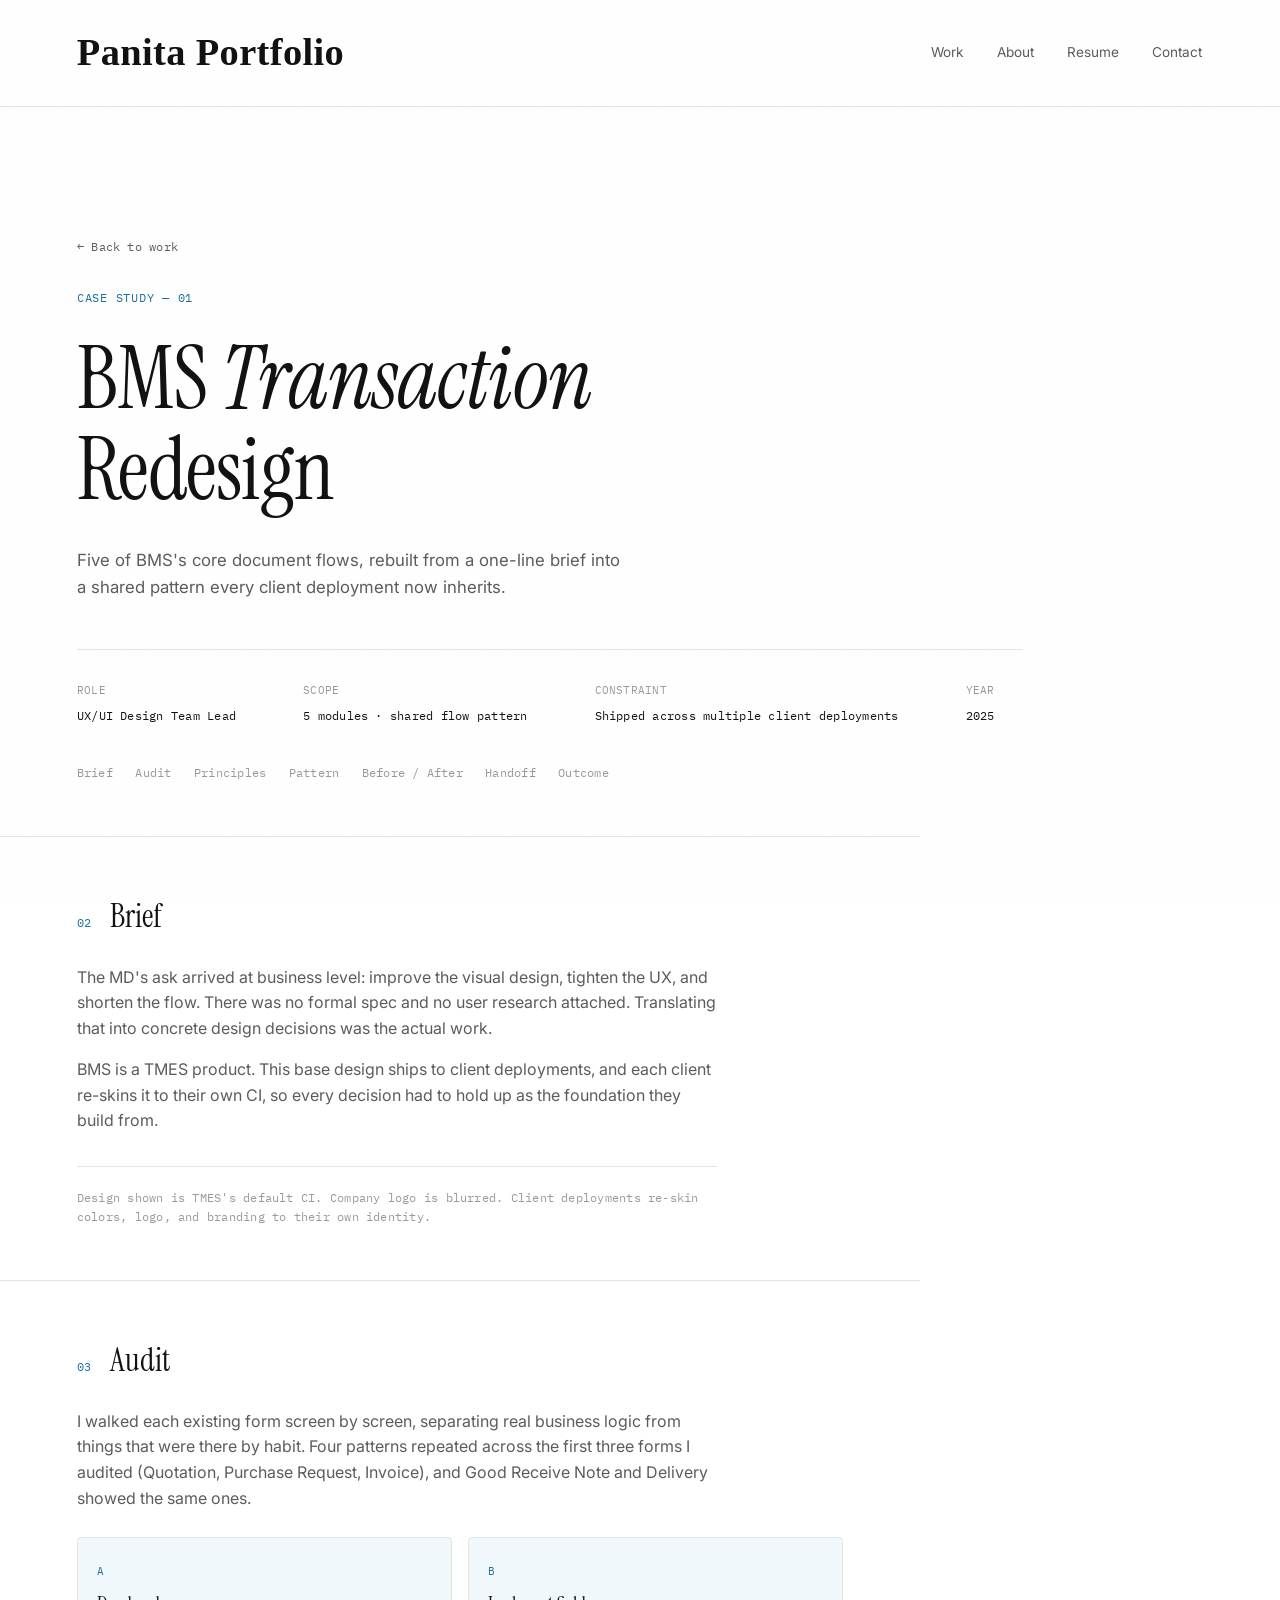
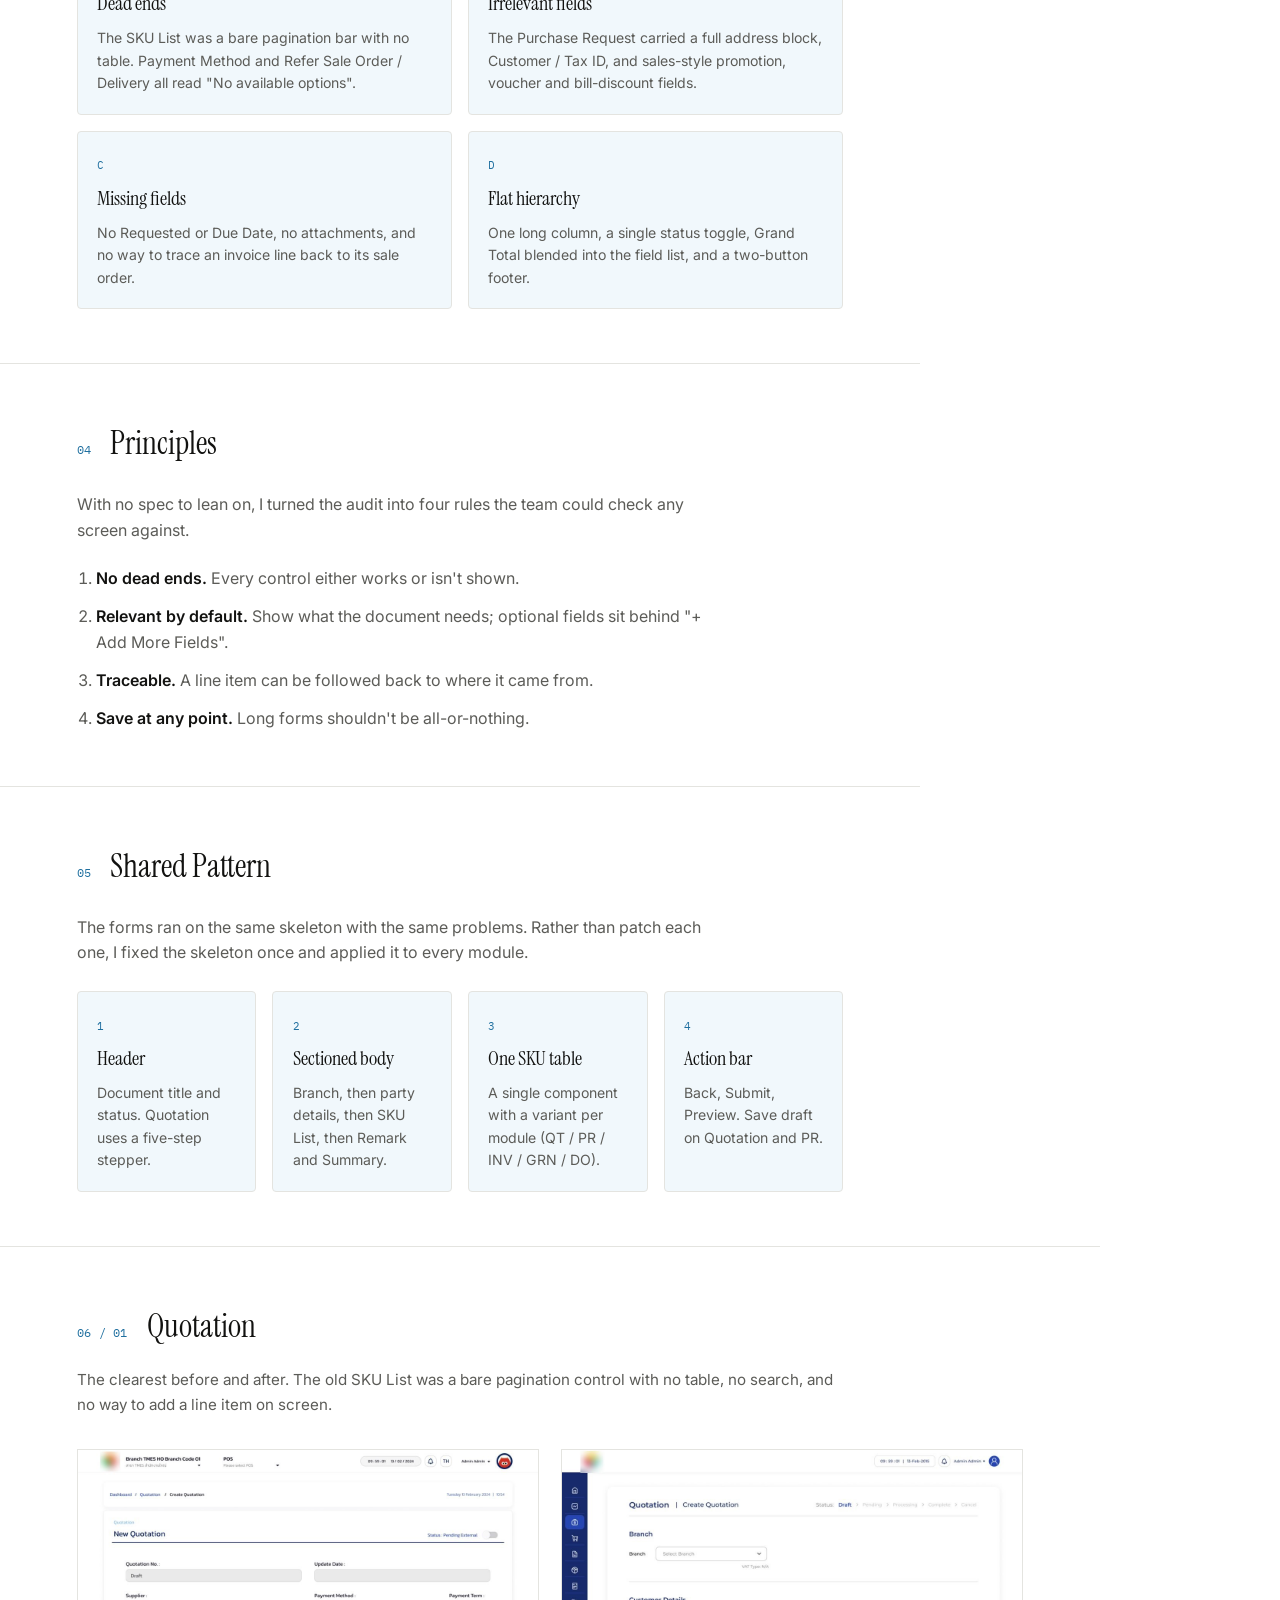
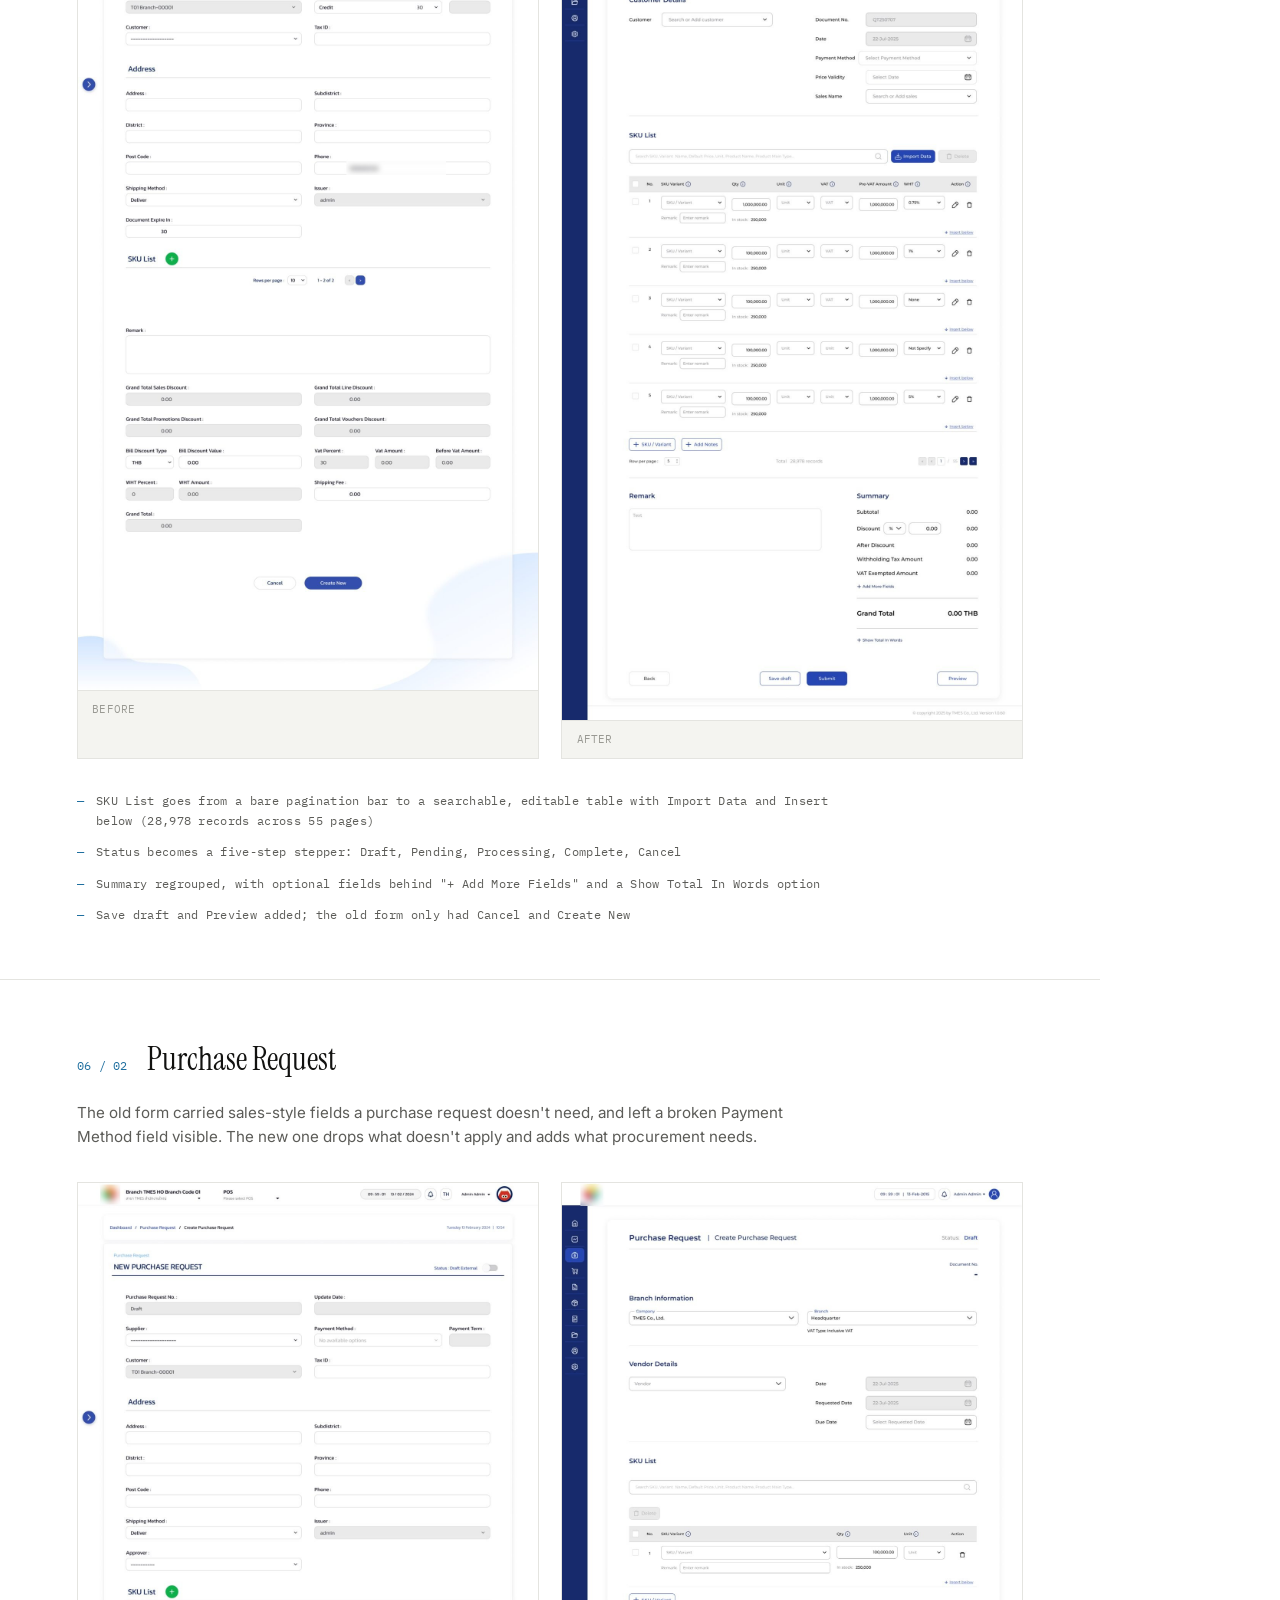
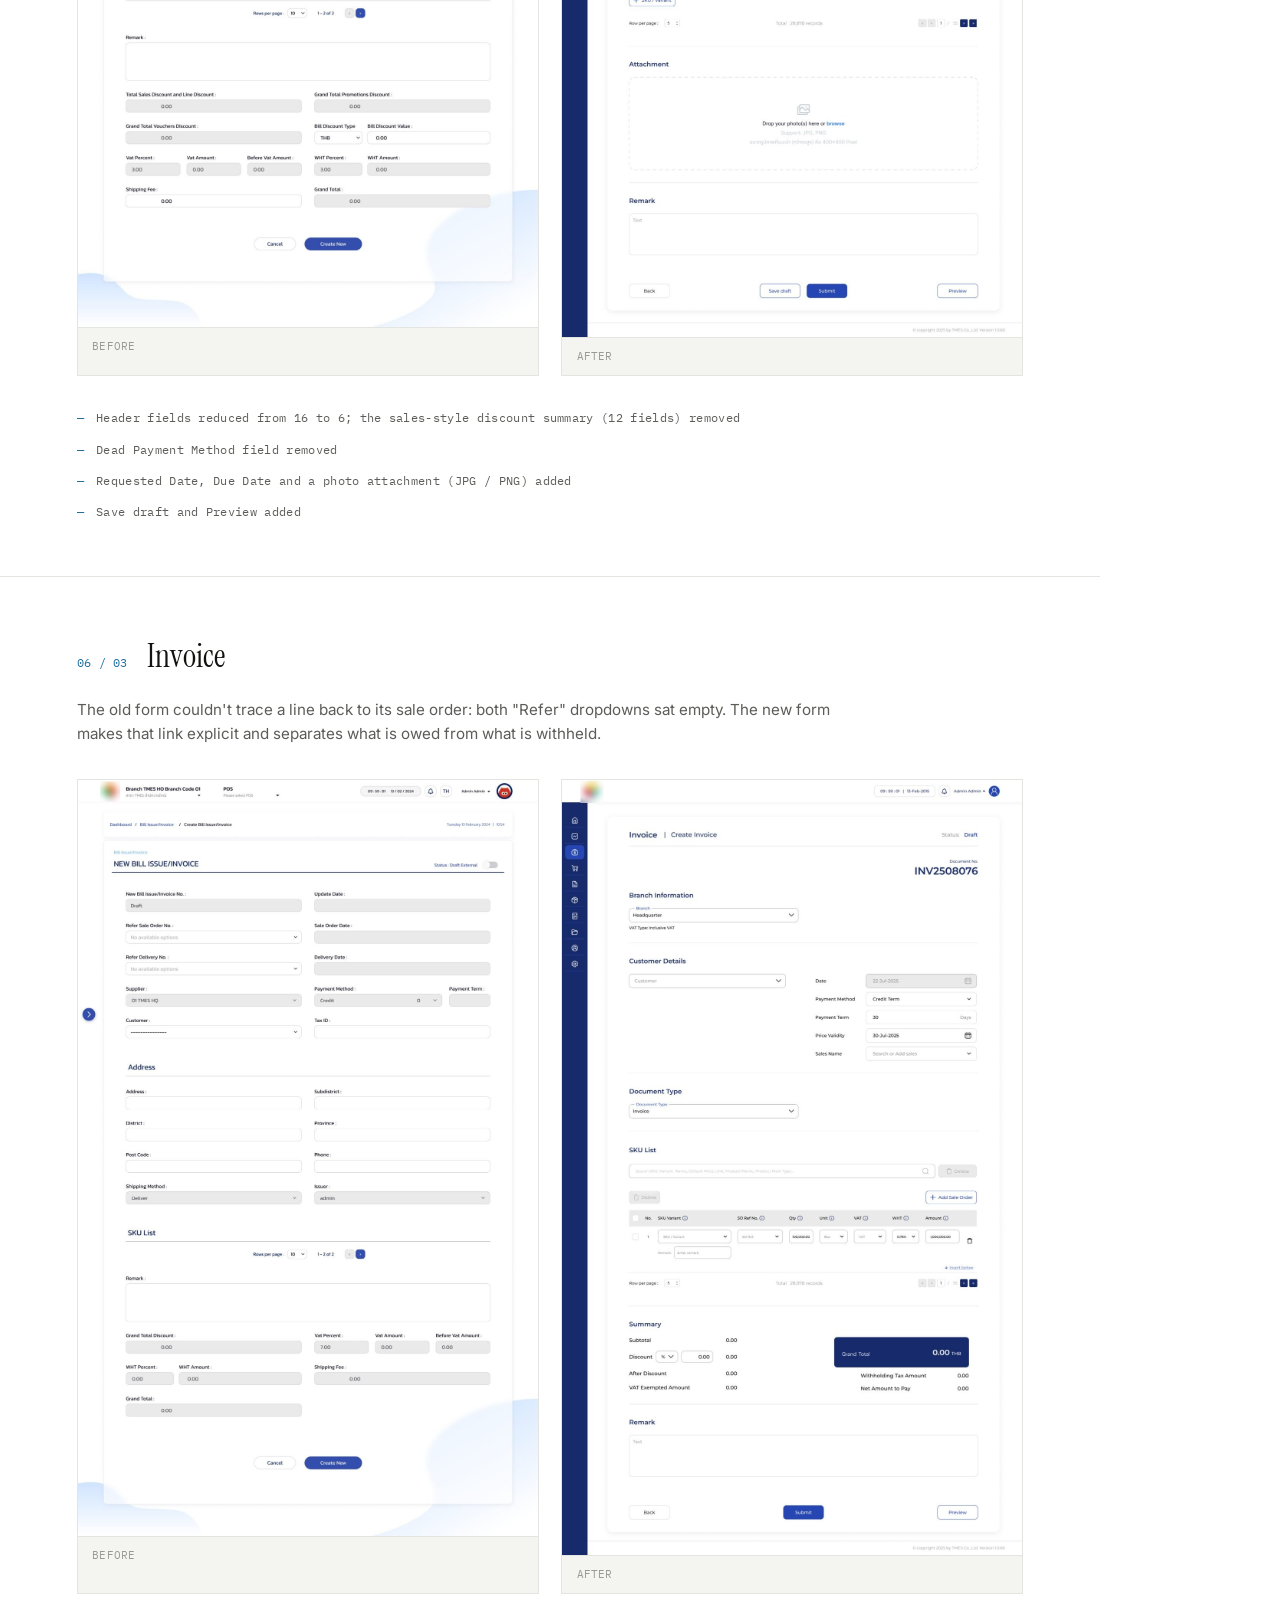
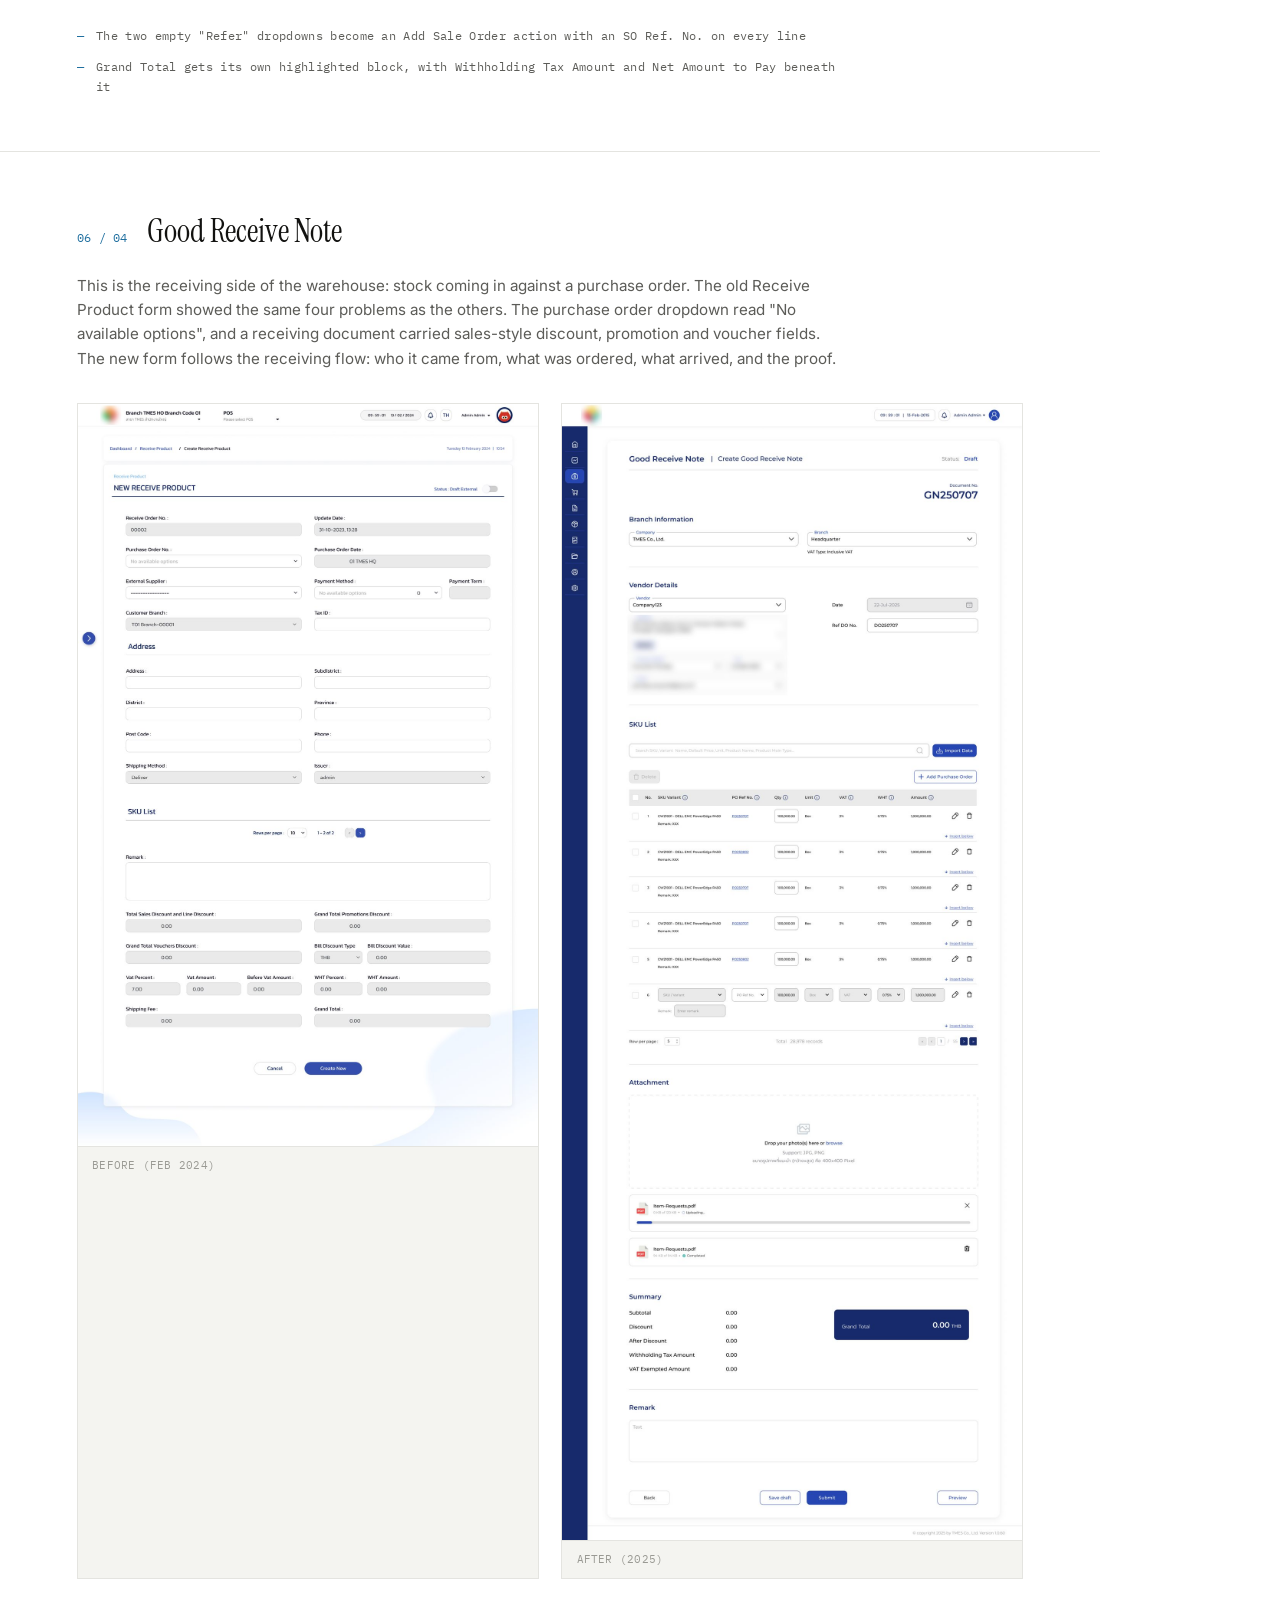
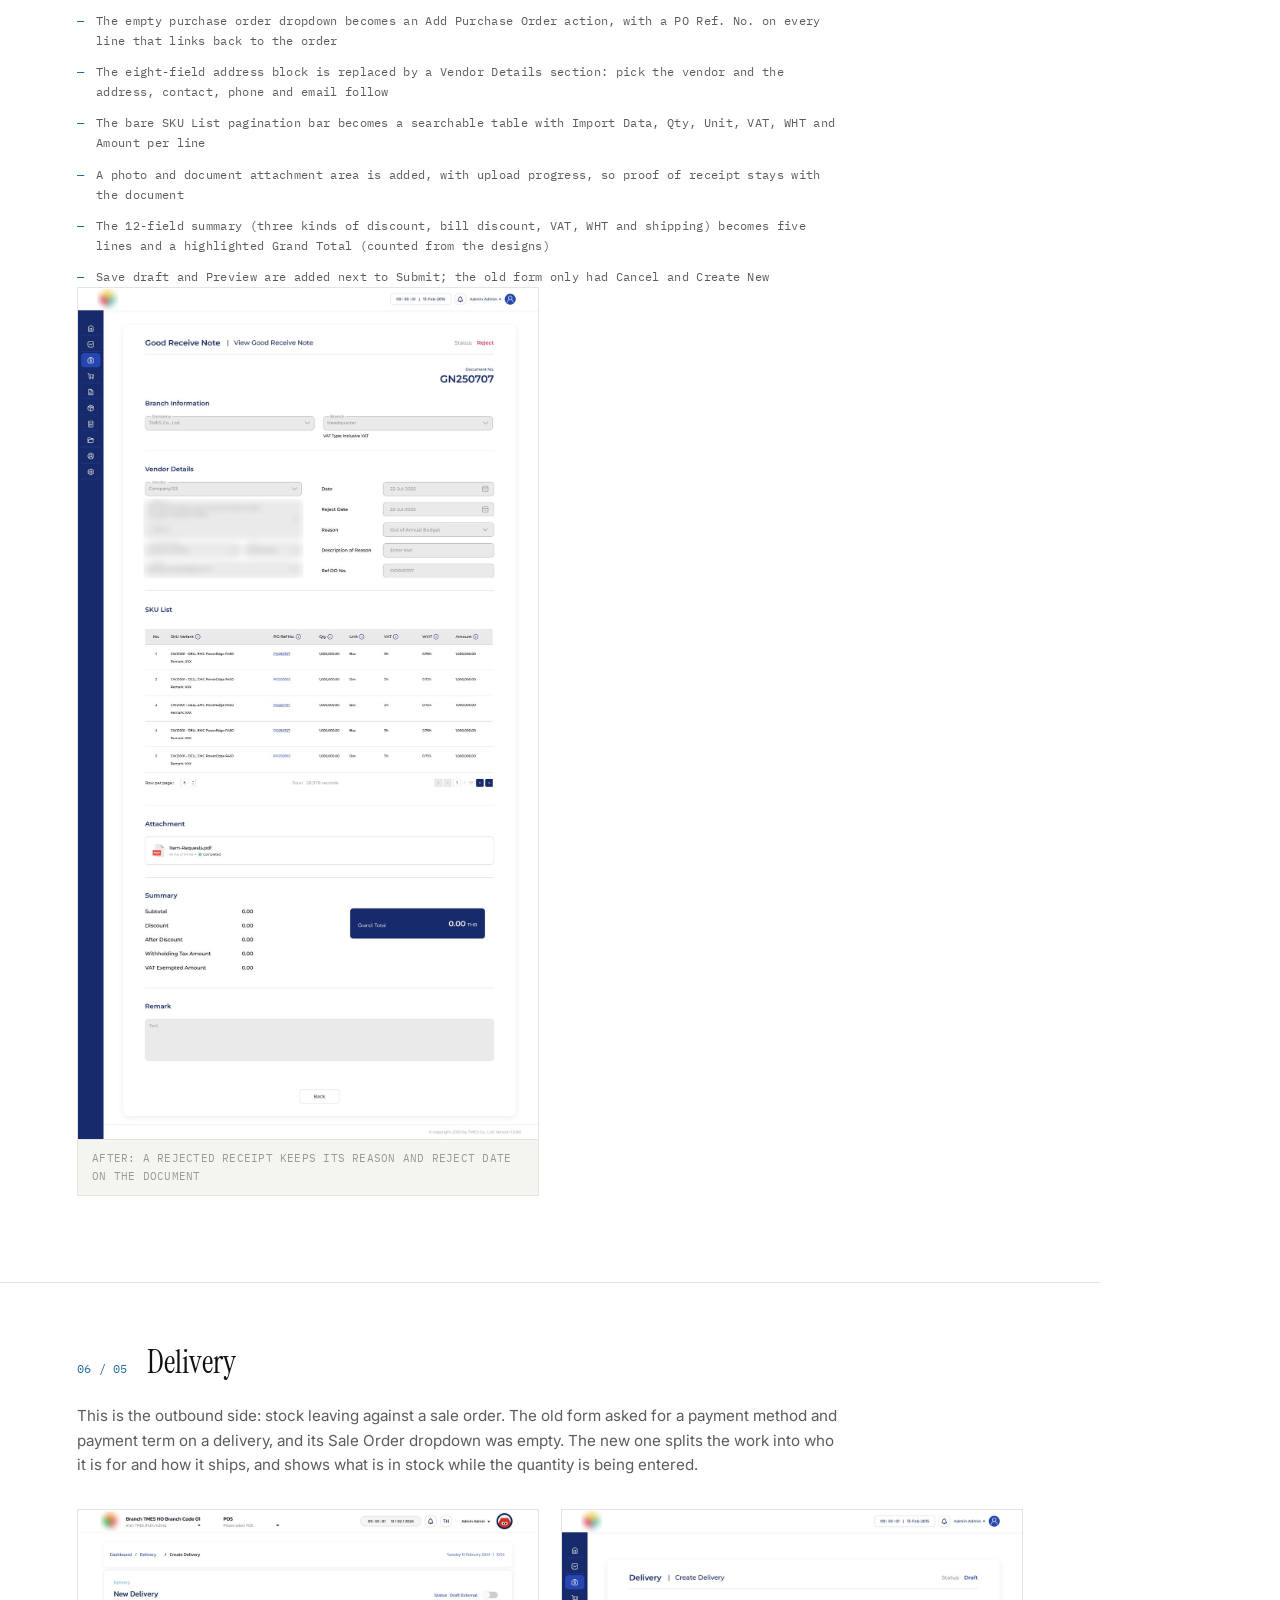
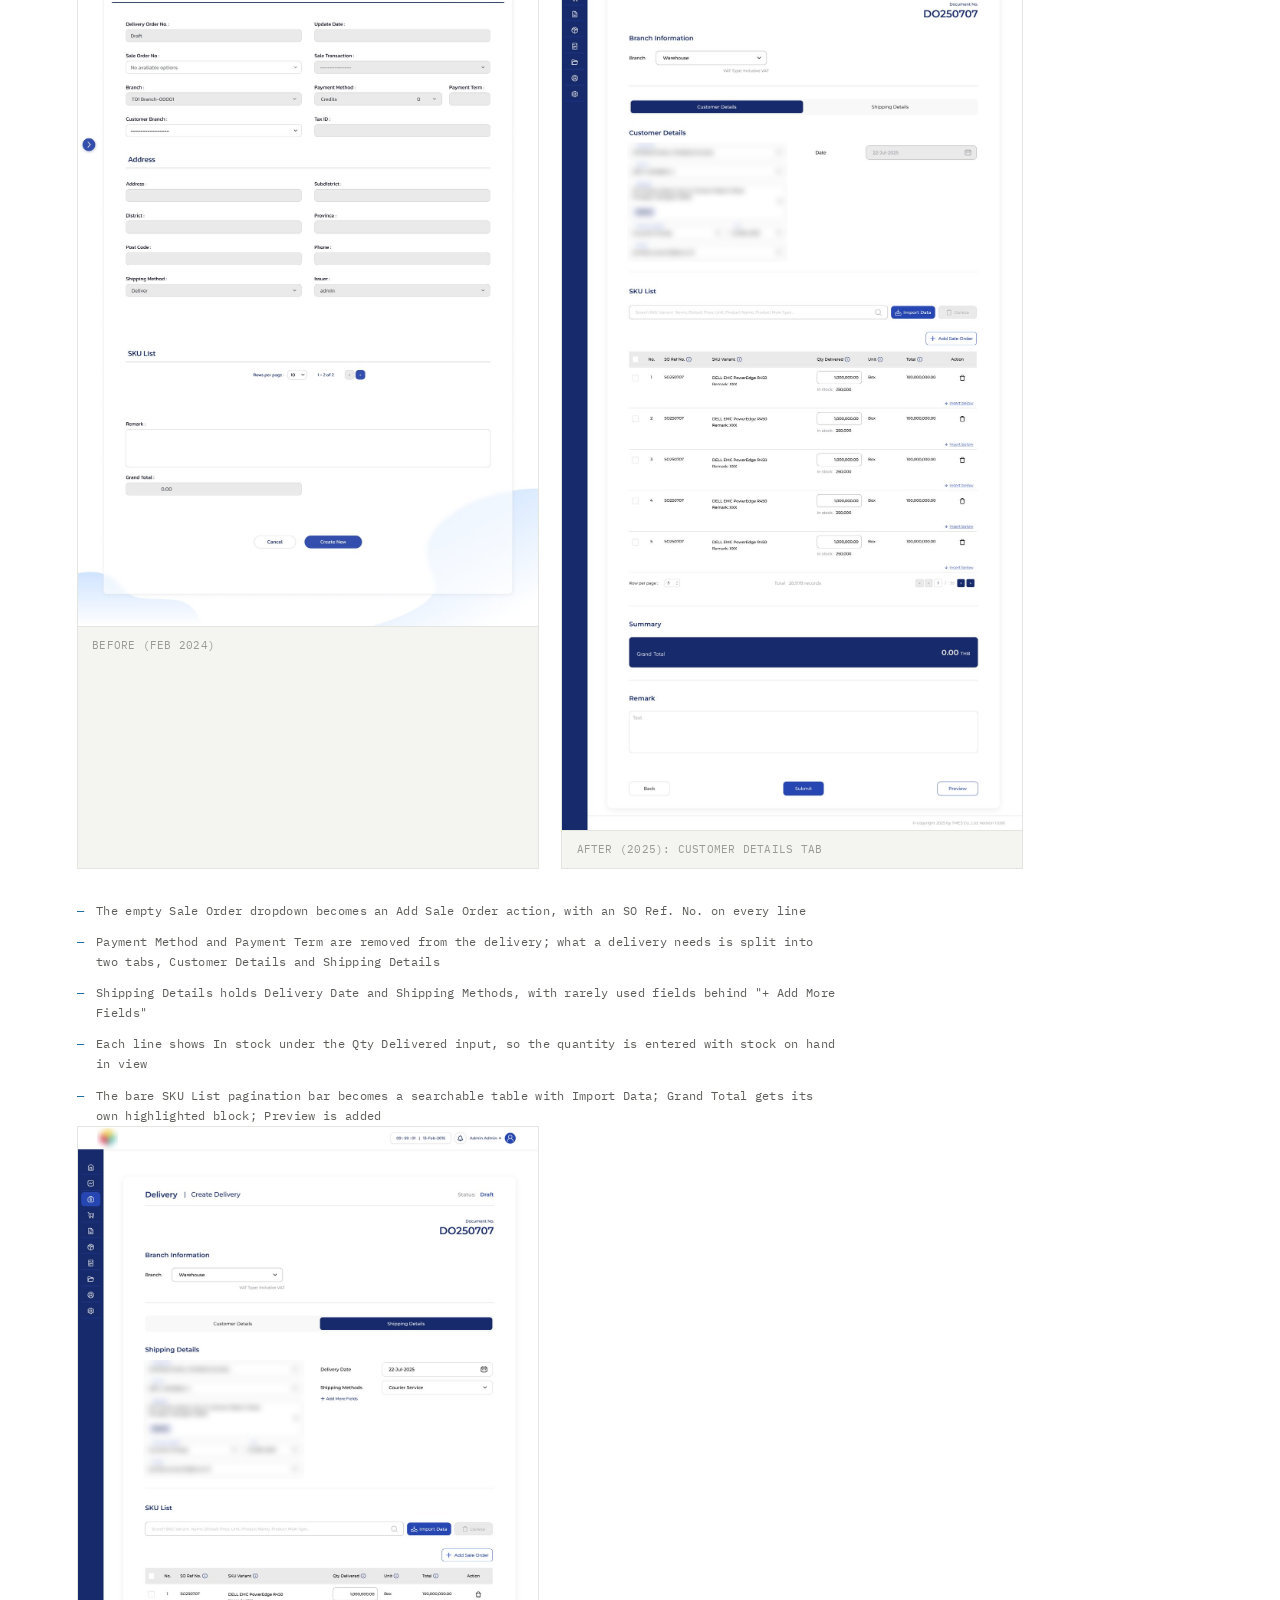
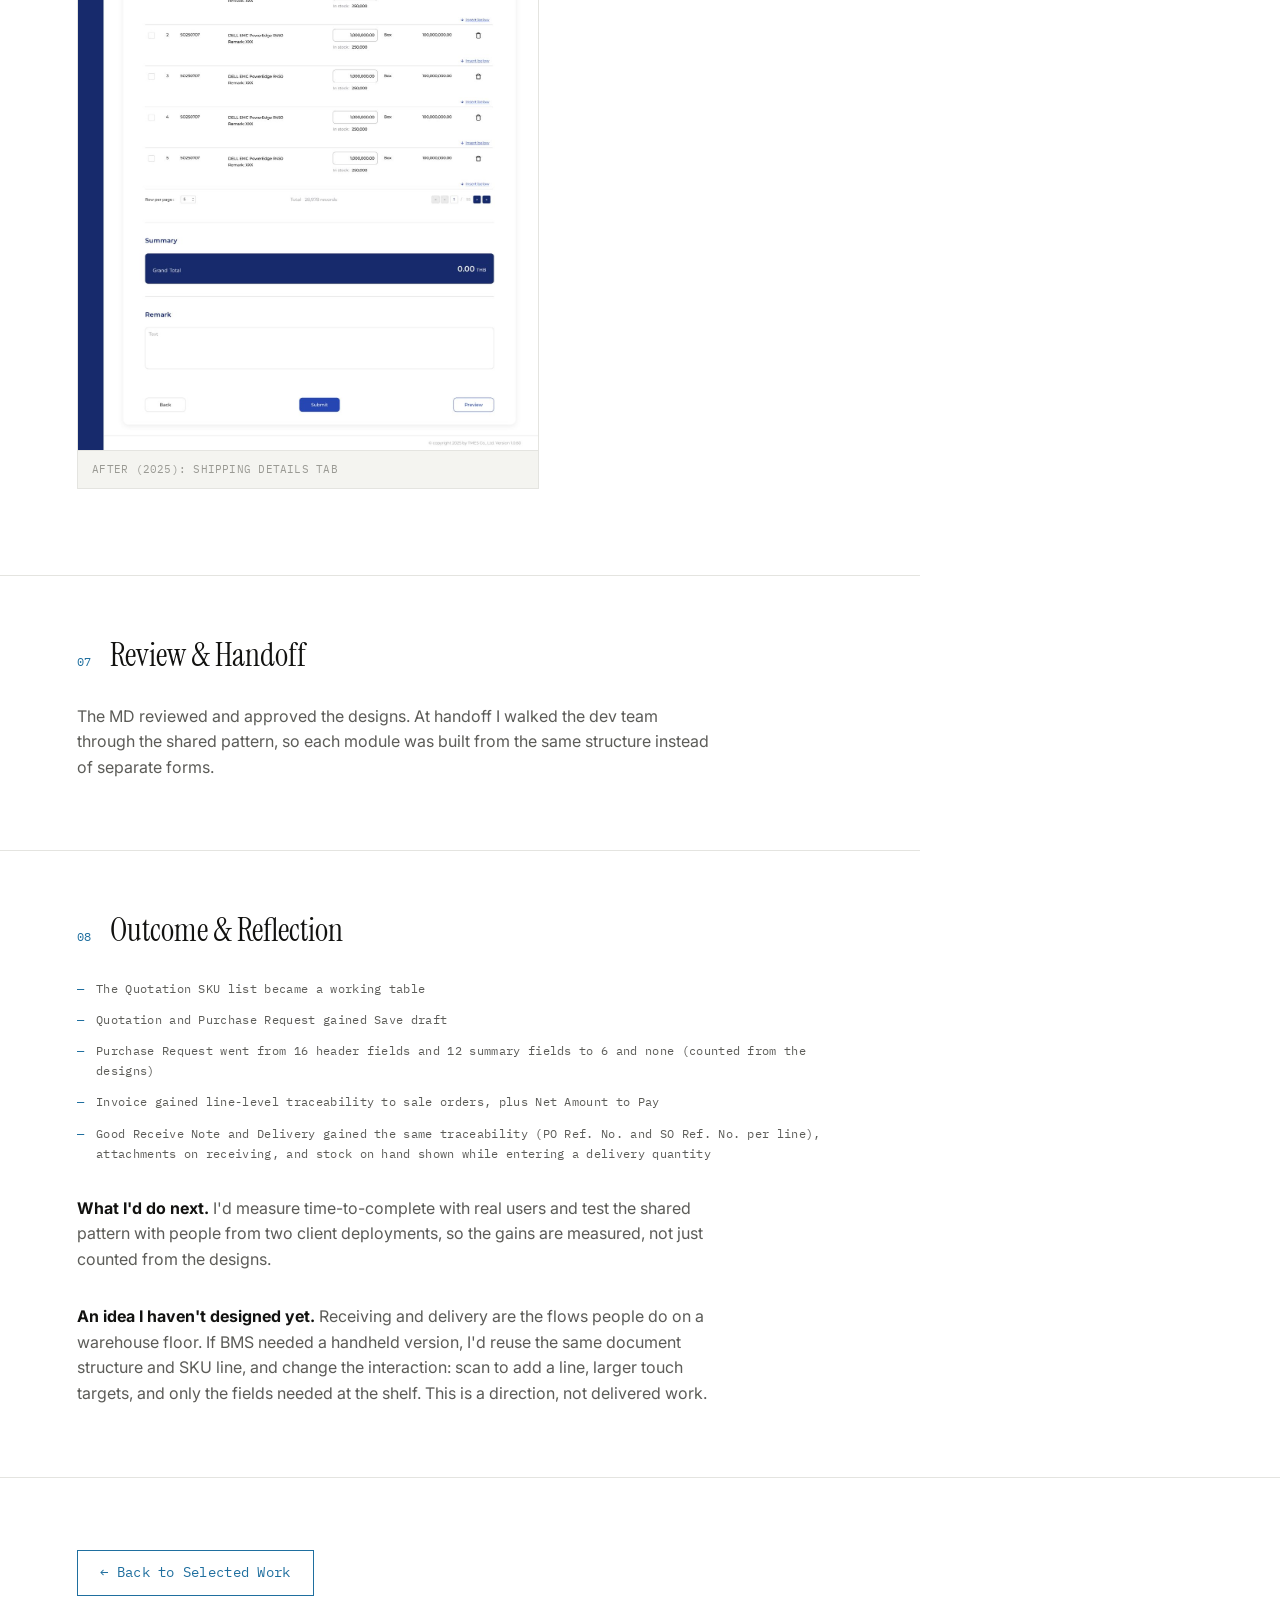
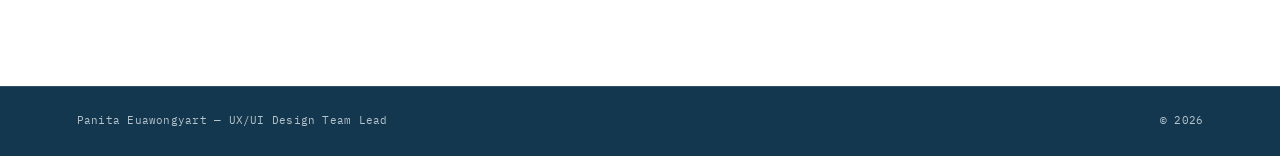
==== commit 733051d4: "BMS case study: add Good Receive Note and Delivery before/after, update scope and copy Co-Authored-B" ====
--- a/bms.html
+++ b/bms.html
@@ -4,7 +4,7 @@
 <meta charset="UTF-8">
 <meta name="viewport" content="width=device-width, initial-scale=1.0">
 <title>BMS · Transaction Redesign — Tanggwa</title>
-<meta name="description" content="Case study: redesigning the core transaction flow (Quotation, Purchase Request, Invoice) across BMS client deployments.">
+<meta name="description" content="Case study: redesigning the core transaction flows (Quotation, Purchase Request, Invoice, Good Receive Note, Delivery) across BMS client deployments.">
 <link rel="preconnect" href="https://fonts.googleapis.com">
 <link rel="preconnect" href="https://fonts.gstatic.com" crossorigin>
 <link href="https://fonts.googleapis.com/css2?family=Instrument+Serif:ital@0;1&family=IBM+Plex+Mono:wght@400;500&family=Inter:wght@400;500;600&display=swap" rel="stylesheet">
@@ -31,10 +31,10 @@
     <a href="index.html#bms" class="back-link mono">← Back to work</a>
     <p class="eyebrow mono">Case Study — 01</p>
     <h1>BMS <em>Transaction</em><br>Redesign</h1>
-    <p class="hero-sub">Three of BMS's highest-traffic flows, rebuilt from a one-line brief into a shared pattern every client deployment now inherits.</p>
+    <p class="hero-sub">Five of BMS's core document flows, rebuilt from a one-line brief into a shared pattern every client deployment now inherits.</p>
     <div class="cs-meta mono">
       <div><span class="cs-meta-label">Role</span><span>UX/UI Design Team Lead</span></div>
-      <div><span class="cs-meta-label">Scope</span><span>3 modules · shared flow pattern</span></div>
+      <div><span class="cs-meta-label">Scope</span><span>5 modules · shared flow pattern</span></div>
       <div><span class="cs-meta-label">Constraint</span><span>Shipped across multiple client deployments</span></div>
       <div><span class="cs-meta-label">Year</span><span>2025</span></div>
     </div>
@@ -60,7 +60,7 @@
       <span class="entry-index mono">03</span>
       <h3>Audit</h3>
     </div>
-    <p class="cs-text">I walked each existing form screen by screen, separating real business logic from things that were there by habit. Four patterns repeated across all three modules.</p>
+    <p class="cs-text">I walked each existing form screen by screen, separating real business logic from things that were there by habit. Four patterns repeated across the first three forms I audited (Quotation, Purchase Request, Invoice), and Good Receive Note and Delivery showed the same ones.</p>
     <div class="cs-cards">
       <div class="cs-card"><span class="mono">A</span><h4>Dead ends</h4><p>The SKU List was a bare pagination bar with no table. Payment Method and Refer Sale Order / Delivery all read "No available options".</p></div>
       <div class="cs-card"><span class="mono">B</span><h4>Irrelevant fields</h4><p>The Purchase Request carried a full address block, Customer / Tax ID, and sales-style promotion, voucher and bill-discount fields.</p></div>
@@ -90,11 +90,11 @@
       <span class="entry-index mono">05</span>
       <h3>Shared Pattern</h3>
     </div>
-    <p class="cs-text">All three forms ran on the same skeleton with the same problems. Rather than patch each one, I fixed the skeleton once and applied it to every module.</p>
+    <p class="cs-text">The forms ran on the same skeleton with the same problems. Rather than patch each one, I fixed the skeleton once and applied it to every module.</p>
     <div class="cs-cards cs-cards-4">
       <div class="cs-card"><span class="mono">1</span><h4>Header</h4><p>Document title and status. Quotation uses a five-step stepper.</p></div>
       <div class="cs-card"><span class="mono">2</span><h4>Sectioned body</h4><p>Branch, then party details, then SKU List, then Remark and Summary.</p></div>
-      <div class="cs-card"><span class="mono">3</span><h4>One SKU table</h4><p>A single component with a variant per module (QT / PR / INV).</p></div>
+      <div class="cs-card"><span class="mono">3</span><h4>One SKU table</h4><p>A single component with a variant per module (QT / PR / INV / GRN / DO).</p></div>
       <div class="cs-card"><span class="mono">4</span><h4>Action bar</h4><p>Back, Submit, Preview. Save draft on Quotation and PR.</p></div>
     </div>
   </section>
@@ -171,13 +171,76 @@
     </ul>
   </section>
 
+  <section class="cs-compare">
+    <div class="cs-compare-head">
+      <span class="entry-index mono">06 / 04</span>
+      <h3>Good Receive Note</h3>
+    </div>
+    <p class="cs-compare-note">This is the receiving side of the warehouse: stock coming in against a purchase order. The old Receive Product form showed the same four problems as the others. The purchase order dropdown read &quot;No available options&quot;, and a receiving document carried sales-style discount, promotion and voucher fields. The new form follows the receiving flow: who it came from, what was ordered, what arrived, and the proof.</p>
+    <div class="cs-compare-images">
+      <figure>
+        <img src="images/bms/grn-old.jpg" alt="Old Receive Product form: Purchase Order No. and Payment Method showing no available options, an empty address block, a bare SKU List pagination bar and sales discount fields" loading="lazy">
+        <figcaption class="mono">Before (Feb 2024)</figcaption>
+      </figure>
+      <figure>
+        <img src="images/bms/grn-new.jpg" alt="New Good Receive Note form: Branch Information, Vendor Details, searchable SKU table with Add Purchase Order and PO Ref No. per line, attachment upload, Summary with Grand Total, and Save draft, Submit and Preview" loading="lazy">
+        <figcaption class="mono">After (2025)</figcaption>
+      </figure>
+    </div>
+    <ul class="cs-changelist mono">
+      <li>The empty purchase order dropdown becomes an Add Purchase Order action, with a PO Ref. No. on every line that links back to the order</li>
+      <li>The eight-field address block is replaced by a Vendor Details section: pick the vendor and the address, contact, phone and email follow</li>
+      <li>The bare SKU List pagination bar becomes a searchable table with Import Data, Qty, Unit, VAT, WHT and Amount per line</li>
+      <li>A photo and document attachment area is added, with upload progress, so proof of receipt stays with the document</li>
+      <li>The 12-field summary (three kinds of discount, bill discount, VAT, WHT and shipping) becomes five lines and a highlighted Grand Total (counted from the designs)</li>
+      <li>Save draft and Preview are added next to Submit; the old form only had Cancel and Create New</li>
+    </ul>
+    <div class="cs-compare-images single">
+      <figure>
+        <img src="images/bms/grn-reject.jpg" alt="Good Receive Note in Reject status, showing Reject Date, Reason, Ref DO No., read-only fields and linked PO references" loading="lazy">
+        <figcaption class="mono">After: a rejected receipt keeps its reason and reject date on the document</figcaption>
+      </figure>
+    </div>
+  </section>
+
+  <section class="cs-compare">
+    <div class="cs-compare-head">
+      <span class="entry-index mono">06 / 05</span>
+      <h3>Delivery</h3>
+    </div>
+    <p class="cs-compare-note">This is the outbound side: stock leaving against a sale order. The old form asked for a payment method and payment term on a delivery, and its Sale Order dropdown was empty. The new one splits the work into who it is for and how it ships, and shows what is in stock while the quantity is being entered.</p>
+    <div class="cs-compare-images">
+      <figure>
+        <img src="images/bms/do-old.jpg" alt="Old New Delivery form: Sale Order No. showing no available options, Payment Method and Payment Term, an empty address block and a bare SKU List pagination bar" loading="lazy">
+        <figcaption class="mono">Before (Feb 2024)</figcaption>
+      </figure>
+      <figure>
+        <img src="images/bms/do-new.jpg" alt="New Delivery form with Customer Details and Shipping Details tabs, an SKU table with SO Ref. No. and Qty Delivered per line with stock on hand shown, and a Grand Total block" loading="lazy">
+        <figcaption class="mono">After (2025): Customer Details tab</figcaption>
+      </figure>
+    </div>
+    <ul class="cs-changelist mono">
+      <li>The empty Sale Order dropdown becomes an Add Sale Order action, with an SO Ref. No. on every line</li>
+      <li>Payment Method and Payment Term are removed from the delivery; what a delivery needs is split into two tabs, Customer Details and Shipping Details</li>
+      <li>Shipping Details holds Delivery Date and Shipping Methods, with rarely used fields behind &quot;+ Add More Fields&quot;</li>
+      <li>Each line shows In stock under the Qty Delivered input, so the quantity is entered with stock on hand in view</li>
+      <li>The bare SKU List pagination bar becomes a searchable table with Import Data; Grand Total gets its own highlighted block; Preview is added</li>
+    </ul>
+    <div class="cs-compare-images single">
+      <figure>
+        <img src="images/bms/do-ship.jpg" alt="New Delivery form on the Shipping Details tab with Delivery Date, Shipping Methods set to Courier Service and an Add More Fields link" loading="lazy">
+        <figcaption class="mono">After (2025): Shipping Details tab</figcaption>
+      </figure>
+    </div>
+  </section>
+
   <!-- 07 HANDOFF -->
   <section class="cs-block" id="handoff">
     <div class="cs-compare-head">
       <span class="entry-index mono">07</span>
       <h3>Review &amp; Handoff</h3>
     </div>
-    <p class="cs-text">The MD reviewed and approved the designs. At handoff I walked the dev team through the shared pattern, so each module was built from the same structure instead of three separate forms.</p>
+    <p class="cs-text">The MD reviewed and approved the designs. At handoff I walked the dev team through the shared pattern, so each module was built from the same structure instead of separate forms.</p>
   </section>
 
   <!-- 08 OUTCOME -->
@@ -191,8 +254,10 @@
       <li>Quotation and Purchase Request gained Save draft</li>
       <li>Purchase Request went from 16 header fields and 12 summary fields to 6 and none (counted from the designs)</li>
       <li>Invoice gained line-level traceability to sale orders, plus Net Amount to Pay</li>
+      <li>Good Receive Note and Delivery gained the same traceability (PO Ref. No. and SO Ref. No. per line), attachments on receiving, and stock on hand shown while entering a delivery quantity</li>
     </ul>
     <p class="cs-text cs-reflect"><strong>What I'd do next.</strong> I'd measure time-to-complete with real users and test the shared pattern with people from two client deployments, so the gains are measured, not just counted from the designs.</p>
+    <p class="cs-text cs-reflect"><strong>An idea I haven't designed yet.</strong> Receiving and delivery are the flows people do on a warehouse floor. If BMS needed a handheld version, I'd reuse the same document structure and SKU line, and change the interaction: scan to add a line, larger touch targets, and only the fields needed at the shelf. This is a direction, not delivered work.</p>
   </section>
 
   <!-- NEXT -->
--- a/styles.css
+++ b/styles.css
@@ -32,10 +32,11 @@
   --line-strong: #121210;
   --editable-bg: #f4f4f0;
   --editable-text: #8a8a2e;
-  --accent: #c0522f;
-  --accent-soft: #f6ebe6;
-  --surface: #faf7f1;
-  --ink-deep: #141412;
+  --accent: #1F6F9F;
+  --accent-soft: #E6F3FA;
+  --sky: #8FD0EC;
+  --surface: #F1F8FC;
+  --ink-deep: #12374F;
   --serif: 'Instrument Serif', serif;
   --mono: 'IBM Plex Mono', monospace;
   --sans: 'Inter', sans-serif;
@@ -85,7 +86,18 @@
   font-size: 0.85rem; color: var(--ink-soft);
   transition: color 0.2s ease;
 }
-.site-header nav a:hover{ color: var(--accent); }
+/* hover/focus: bold + underline, without shifting neighbours.
+   A hidden bold copy of the label reserves the wider width up front. */
+.site-header nav a{ display: inline-flex; flex-direction: column; align-items: center; }
+.site-header nav a::after{
+  content: attr(data-text); font-weight: 600; height: 0;
+  visibility: hidden; overflow: hidden; user-select: none; pointer-events: none;
+}
+.site-header nav a:hover,
+.site-header nav a:focus-visible{
+  color: var(--accent); font-weight: 600;
+  text-decoration: underline; text-decoration-thickness: 1.5px; text-underline-offset: 6px;
+}
 
 /* ---------- Hero ---------- */
 .hero{
@@ -130,29 +142,39 @@
    label supplies it; every other section already pads its children */
 .work .section-label{ padding: 0 var(--pad); }
 
-/* ---------- Work tabs ---------- */
+/* ---------- Work tabs (segmented control) ---------- */
 .work-tabs{
-  display:flex; gap: 0.6rem;
-  padding: 0 var(--pad);
-  margin-bottom: 3rem;
+  display:flex; gap: 4px;
+  width: fit-content;
+  margin: 0 var(--pad) 3rem;
+  padding: 5px;
+  background: var(--accent-soft);
+  border: 1px solid var(--sky);
+  border-radius: 999px;
 }
 .work-tab{
   font-family: var(--mono);
-  font-size: 0.8rem;
+  font-size: 0.95rem;
+  font-weight: 500;
   letter-spacing: 0.02em;
-  color: var(--ink-faint);
+  color: var(--ink-deep);
   background: none;
-  border: 1px solid var(--line);
+  border: 0;
   border-radius: 999px;
-  padding: 0.55rem 1.3rem;
+  padding: 0.8rem 2.2rem;
   cursor: pointer;
-  transition: color 0.2s ease, border-color 0.2s ease, background 0.2s ease;
-}
-.work-tab:hover{ color: var(--accent); border-color: var(--accent); }
+  transition: color 0.2s ease, background 0.2s ease, box-shadow 0.2s ease;
+}
+.work-tab:hover{ color: var(--accent); background: rgba(255,255,255,0.7); }
 .work-tab.is-active{
-  color: var(--bg);
+  color: #fff;
   background: var(--accent);
-  border-color: var(--accent);
+  box-shadow: 0 4px 12px -4px rgba(31,111,159,0.55);
+}
+.work-tab.is-active:hover{ color:#fff; background: var(--accent); }
+@media (max-width: 720px){
+  .work-tabs{ width: auto; }
+  .work-tab{ flex: 1; padding: 0.8rem 1rem; }
 }
 
 .work-panel{ display: none; }
@@ -238,15 +260,30 @@
 
 .entry-tags .soon{ color: var(--accent); }
 
+/* Laptop mockup: the thumbnail sits inside a plain CSS laptop frame */
 .entry-thumb{
-  margin-top: 1.6rem;
-  border: 1px solid var(--line);
-  border-radius: 4px;
-  overflow: hidden;
-  background: var(--editable-bg);
+  position: relative;
+  margin-top: 1.6rem; margin-bottom: 3.2rem;
   max-width: 760px;
-}
-.entry-thumb img{ display:block; width:100%; height:auto; }
+  padding: 12px 12px 14px;
+  background: #1c1c1e;
+  border-radius: 14px 14px 0 0;
+  box-shadow: 0 0 0 1px #3a3a3c inset;
+}
+.entry-thumb::before{               /* camera */
+  content:""; position:absolute; top:5px; left:50%; width:4px; height:4px;
+  margin-left:-2px; border-radius:50%; background:#3a3a3c;
+}
+.entry-thumb::after{                /* base */
+  content:""; position:absolute; left:-4%; right:-4%; top:100%; height:14px;
+  background: linear-gradient(180deg,#e6e8ea 0%,#c4c7cb 100%);
+  border-radius: 0 0 16px 16px;
+  box-shadow: 0 10px 18px -8px rgba(20,20,18,0.35);
+}
+.entry-thumb img{
+  display:block; width:100%; aspect-ratio:16/10; object-fit:cover; object-position:top;
+  border-radius: 3px; background: var(--editable-bg);
+}
 
 .entry-body{ margin-top: 1.6rem; max-width: 760px; }
 .entry-lede{ font-size: 1.05rem; color: var(--ink); margin-bottom: 1.8rem; }
@@ -300,14 +337,14 @@
   background: var(--ink-deep);
   color: var(--bg);
 }
-.contact .section-label{ color: rgba(255,255,255,0.5); }
+.contact .section-label{ color: rgba(255,255,255,0.7); }
 .contact-text{ color: rgba(255,255,255,0.7); margin-bottom: 1rem; }
 .contact-email{
   font-family: var(--serif); font-style: italic;
   font-size: clamp(1.8rem, 4vw, 2.6rem);
   display:inline-block; margin-bottom: 2rem;
 }
-.contact-links{ display:flex; gap: 1.6rem; font-size: 0.78rem; color: rgba(255,255,255,0.6); }
+.contact-links{ display:flex; gap: 1.6rem; font-size: 0.78rem; color: rgba(255,255,255,0.8); }
 .contact-links a:hover{ color: var(--accent); }
 
 /* ---------- Footer ---------- */
@@ -316,7 +353,7 @@
   padding: 1.6rem var(--pad);
   background: var(--ink-deep);
   border-top: 1px solid rgba(255,255,255,0.12);
-  font-size: 0.7rem; color: rgba(255,255,255,0.45);
+  font-size: 0.7rem; color: rgba(255,255,255,0.7);
 }
 
 /* ---------- Case study page ---------- */
@@ -421,3 +458,72 @@
 .cs-reflect strong{ color: var(--ink); }
 @media (max-width: 900px){ .cs-cards-4{ grid-template-columns: repeat(2, 1fr); } }
 @media (max-width: 720px){ .cs-cards, .cs-cards-4{ grid-template-columns: 1fr; } }
+
+.cs-list{ list-style: disc; padding-left: 1.1rem; margin-top: 0.4rem; font-size: 0.88rem; color: var(--ink-soft); display:flex; flex-direction:column; gap:0.35rem; }
+
+/* ---------- Home hero: soft sky background ---------- */
+.hero-home{
+  max-width: none;
+  padding-top: 14vh; padding-bottom: 12vh;
+  background: linear-gradient(180deg, #F0F8FC 0%, rgba(240,248,252,0.55) 55%, var(--bg) 100%);
+}
+.hero-home .hero-text{ max-width: 1100px; }
+
+@media (max-width: 720px){
+  .mark{ font-size: 1.25rem; white-space: nowrap; }
+  .site-header{ padding: 1rem 5vw; gap: 0.6rem; }
+  .site-header nav{ gap: 0.7rem; }
+  .site-header nav a{ font-size: 0.72rem; }
+}
+
+/* ---------- Device set: laptop + tablet + phone ---------- */
+.devices{ display:flex; align-items:flex-end; gap:3%; max-width:900px; margin-top:1.6rem; margin-bottom:3.2rem; }
+.devices .entry-thumb{ margin:0; flex:0 0 50%; max-width:none; }
+.device-tablet, .device-phone{
+  background:#1c1c1e; box-shadow:0 0 0 1px #3a3a3c inset; transform: translateY(14px);
+}
+.device-tablet{ flex:0 0 28%; padding:8px; border-radius:14px; }
+.device-phone{ flex:0 0 16%; padding:5px; border-radius:15px; }
+.device-tablet img, .device-phone img{
+  display:block; width:100%; object-fit:cover; object-position:top; background:var(--editable-bg);
+}
+.device-tablet img{ aspect-ratio:3/4; border-radius:7px; }
+.device-phone img{ aspect-ratio:9/19; border-radius:9px; }
+@media (max-width: 600px){
+  .devices{ flex-wrap:wrap; gap:1.6rem 4%; align-items:flex-end; }
+  .devices .entry-thumb{ flex:0 0 100%; }
+  .device-tablet{ flex:0 0 58%; transform:none; }
+  .device-phone{ flex:0 0 34%; transform:none; }
+}
+
+/* ---------- Mobile screen sets (case studies) ---------- */
+.cs-phones{ display:grid; grid-template-columns: repeat(3, 1fr); gap: 1.4rem; margin-bottom: 2rem; max-width: 900px; }
+.cs-phones.cols-2{ grid-template-columns: repeat(2, 1fr); max-width: 620px; }
+.cs-phones figure{ border:1px solid var(--line); background: var(--editable-bg); }
+.cs-phones img{ display:block; width:100%; height:auto; border-bottom:1px solid var(--line); }
+.cs-phones figcaption{ padding:0.6rem 0.9rem; font-size:0.7rem; color:var(--ink-faint); text-transform:uppercase; }
+@media (max-width: 720px){
+  .cs-phones, .cs-phones.cols-2{ grid-template-columns: 1fr 1fr; gap:1rem; }
+}
+@media (max-width: 420px){
+  .cs-phones, .cs-phones.cols-2{ grid-template-columns: 1fr; max-width: 300px; }
+}
+
+.cs-compare-images.one{ grid-template-columns: 1fr; max-width: 900px; }
+
+/* Align "Read case study" links across Socket 9 cards */
+.work-card p{ margin-bottom: 1.2rem; }
+.work-card .resume-link{ margin-top: auto; align-self: flex-start; }
+
+/* External links on Socket 9 cards */
+.work-links{ list-style:none; display:flex; flex-wrap:wrap; gap:0.5rem 1.4rem; font-size:0.78rem; margin-top:auto; padding-top:0.2rem; }
+.work-links a{ color:var(--accent); text-decoration:underline; text-underline-offset:4px; text-decoration-thickness:1px; }
+.work-links a:hover, .work-links a:focus-visible{ text-decoration-thickness:1.5px; font-weight:500; }
+.work-card p.work-note{ font-size:0.7rem; color:var(--ink-faint); margin:0.8rem 0 0; }
+
+/* Two resume versions */
+.resume-links{ display:flex; flex-wrap:wrap; gap: 0.8rem 1rem; }
+
+/* Single image in a compare row */
+.cs-compare-images.single{ grid-template-columns: calc(50% - 0.7rem); }
+@media (max-width:720px){ .cs-compare-images.single{ grid-template-columns: 1fr; } }
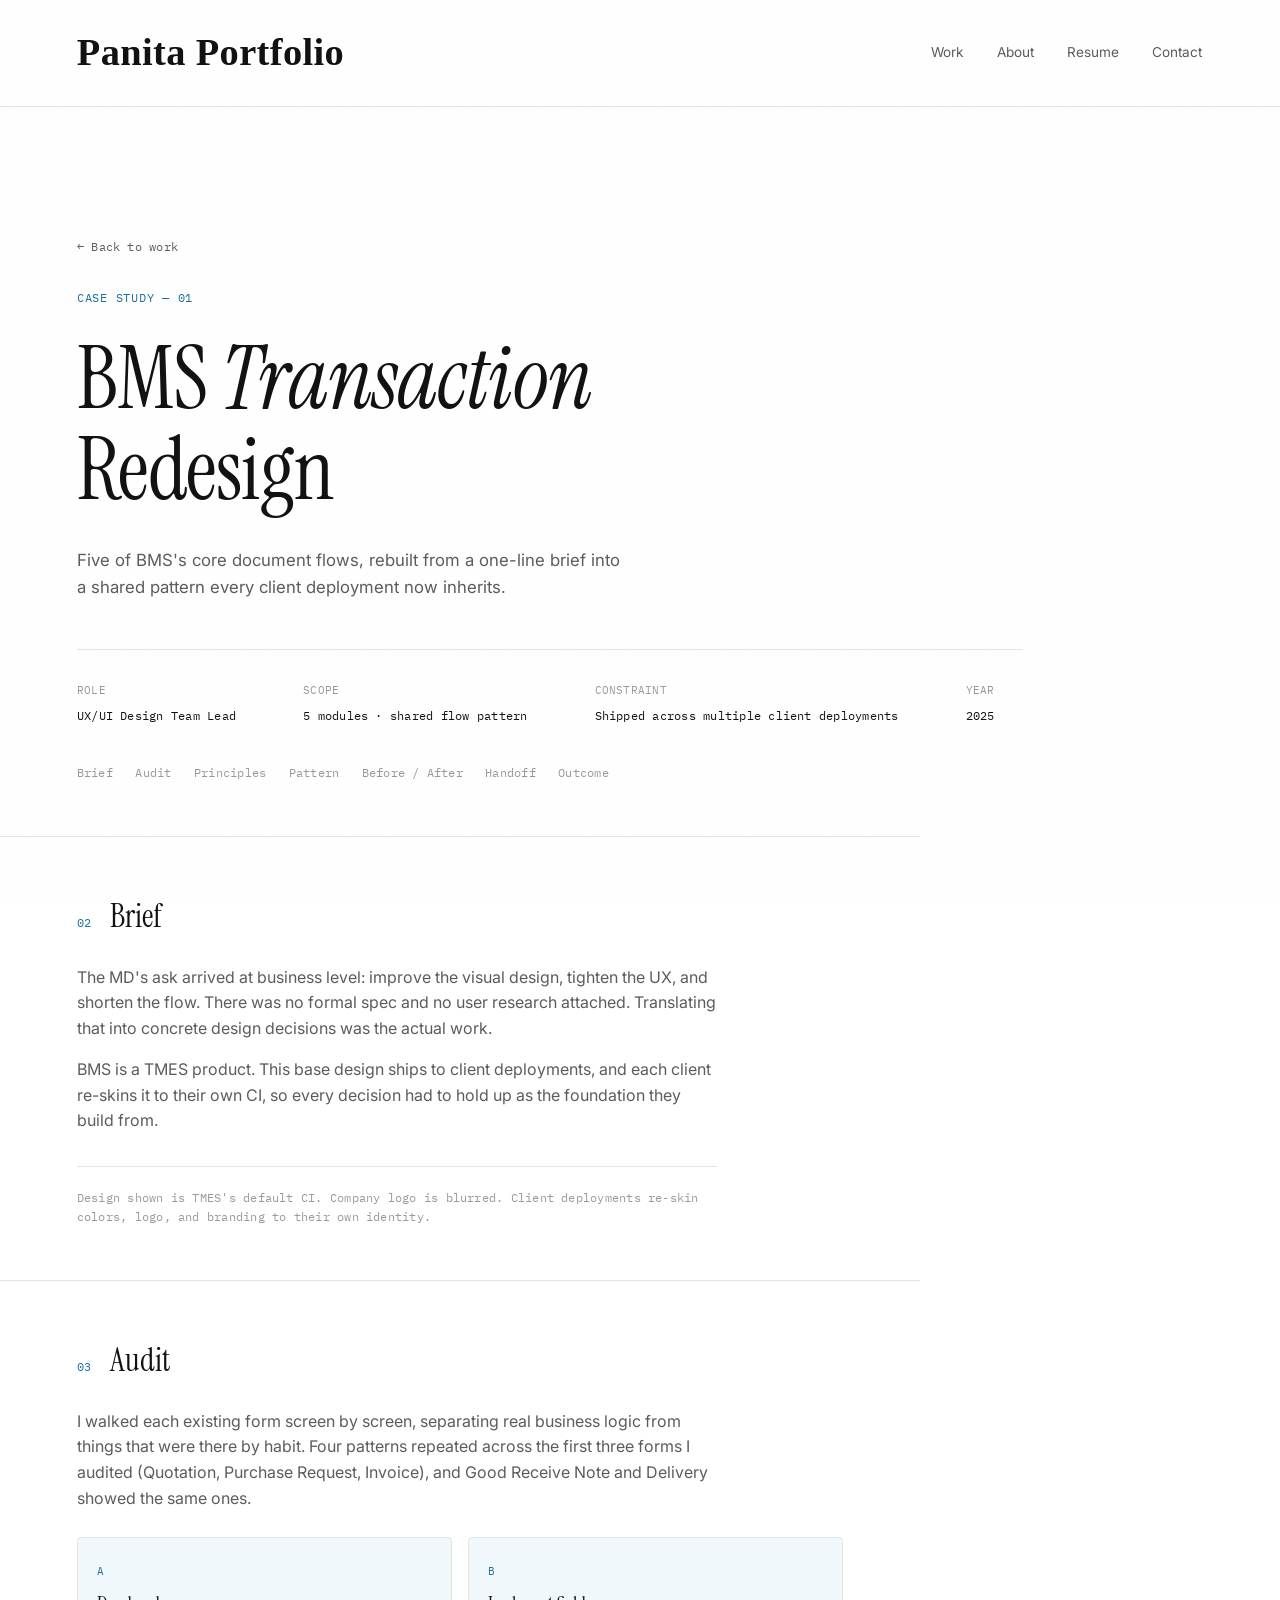
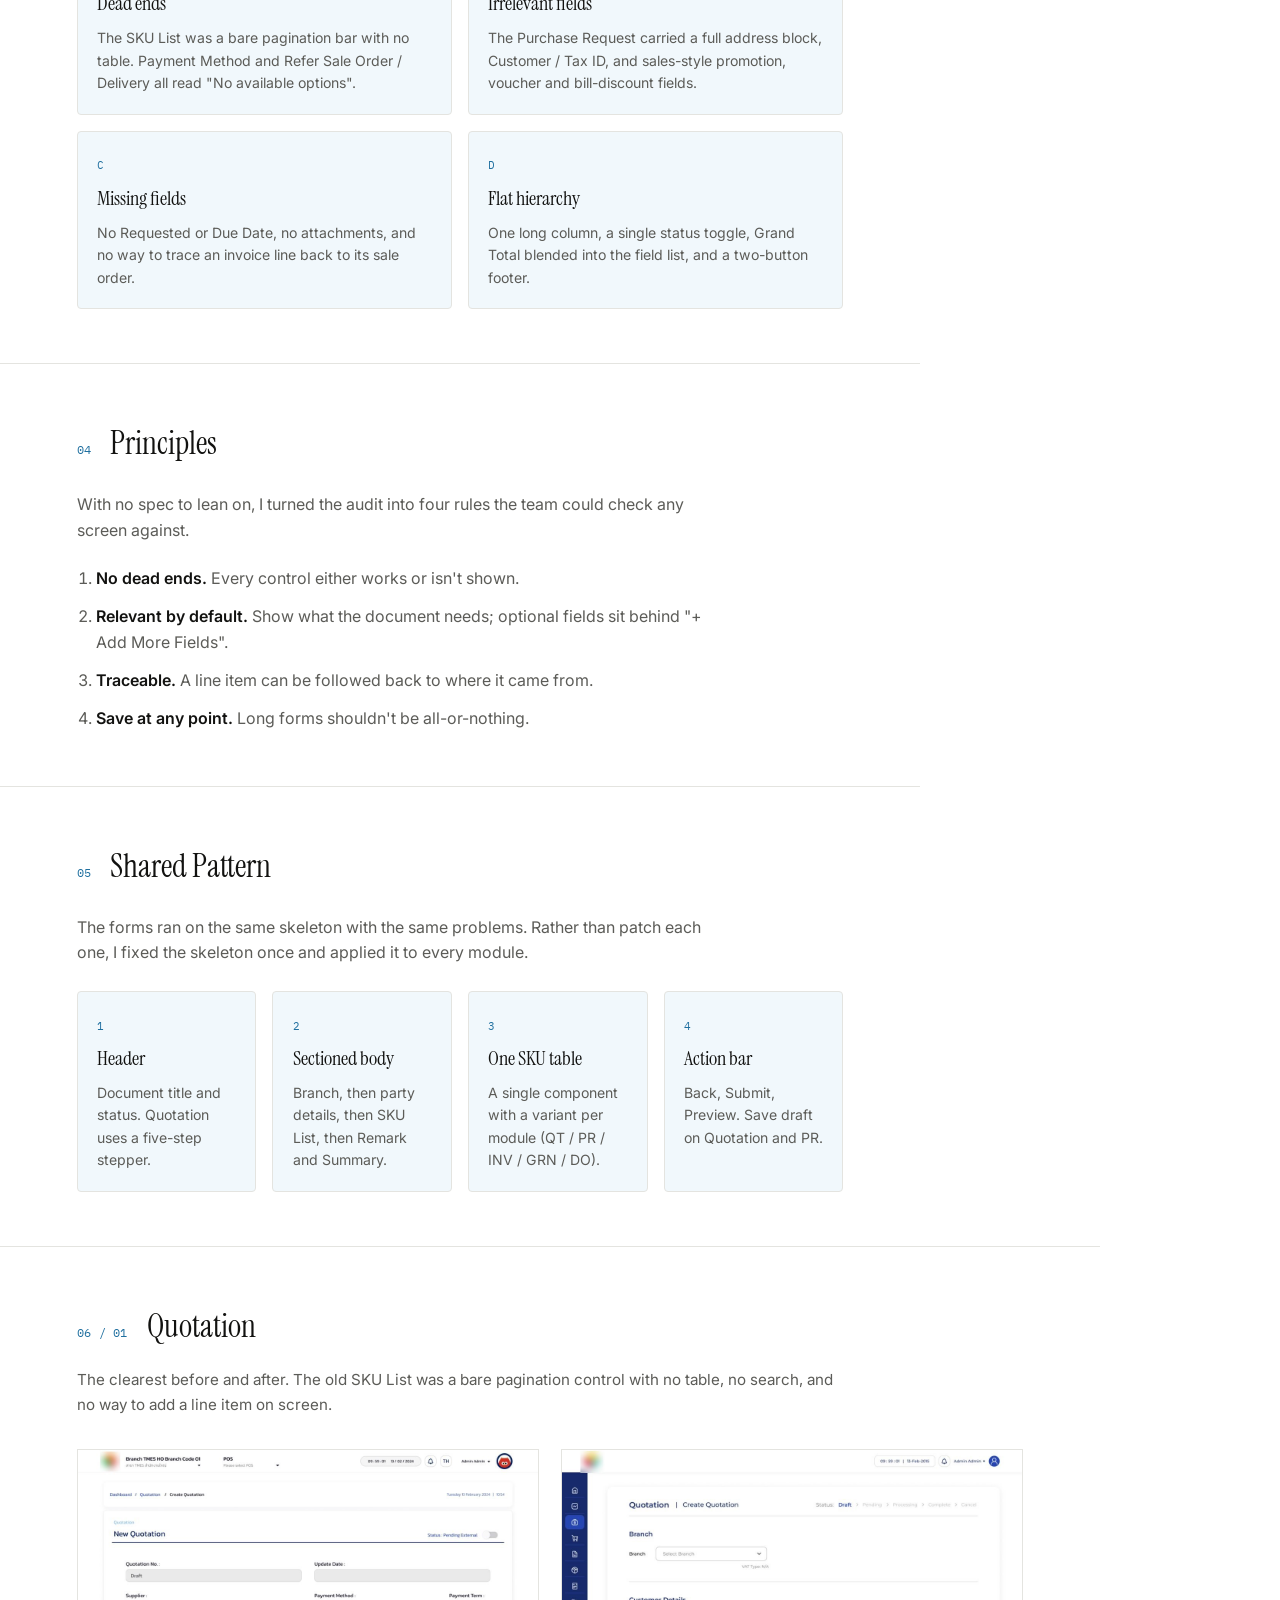
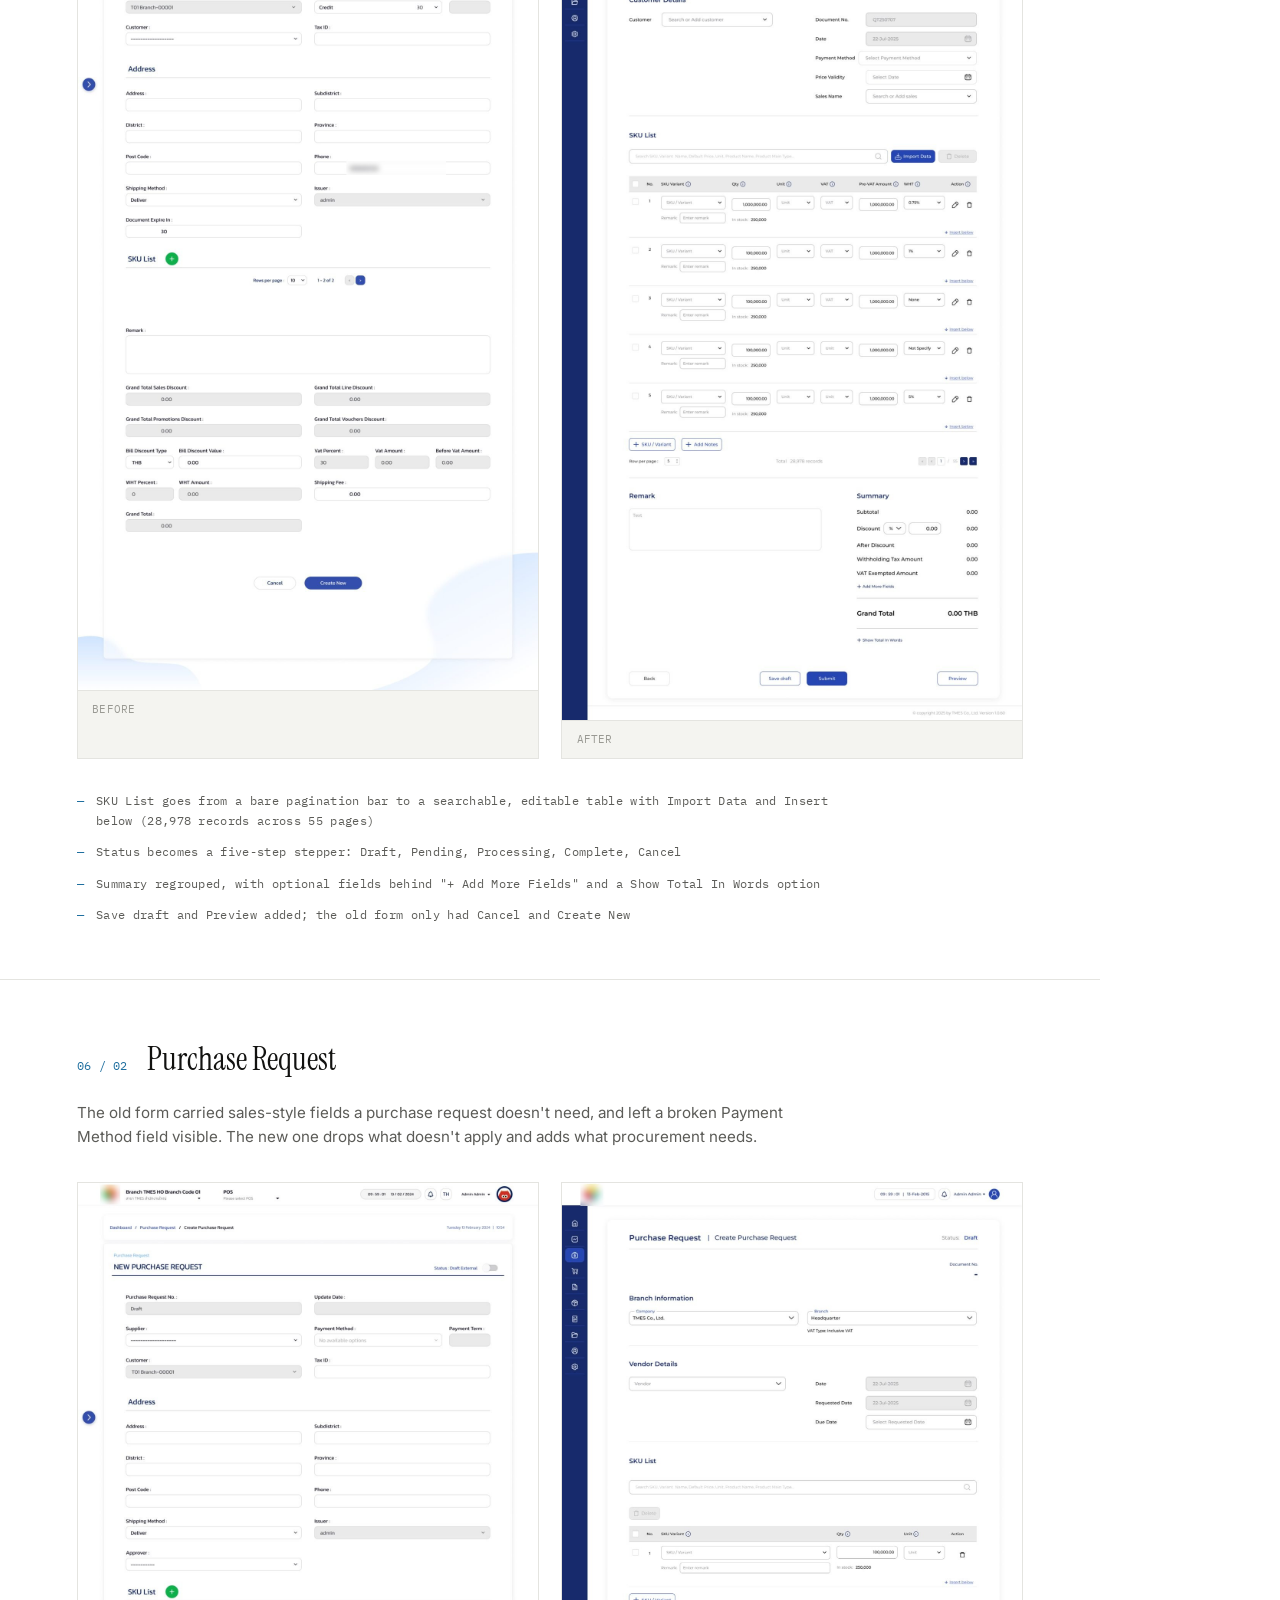
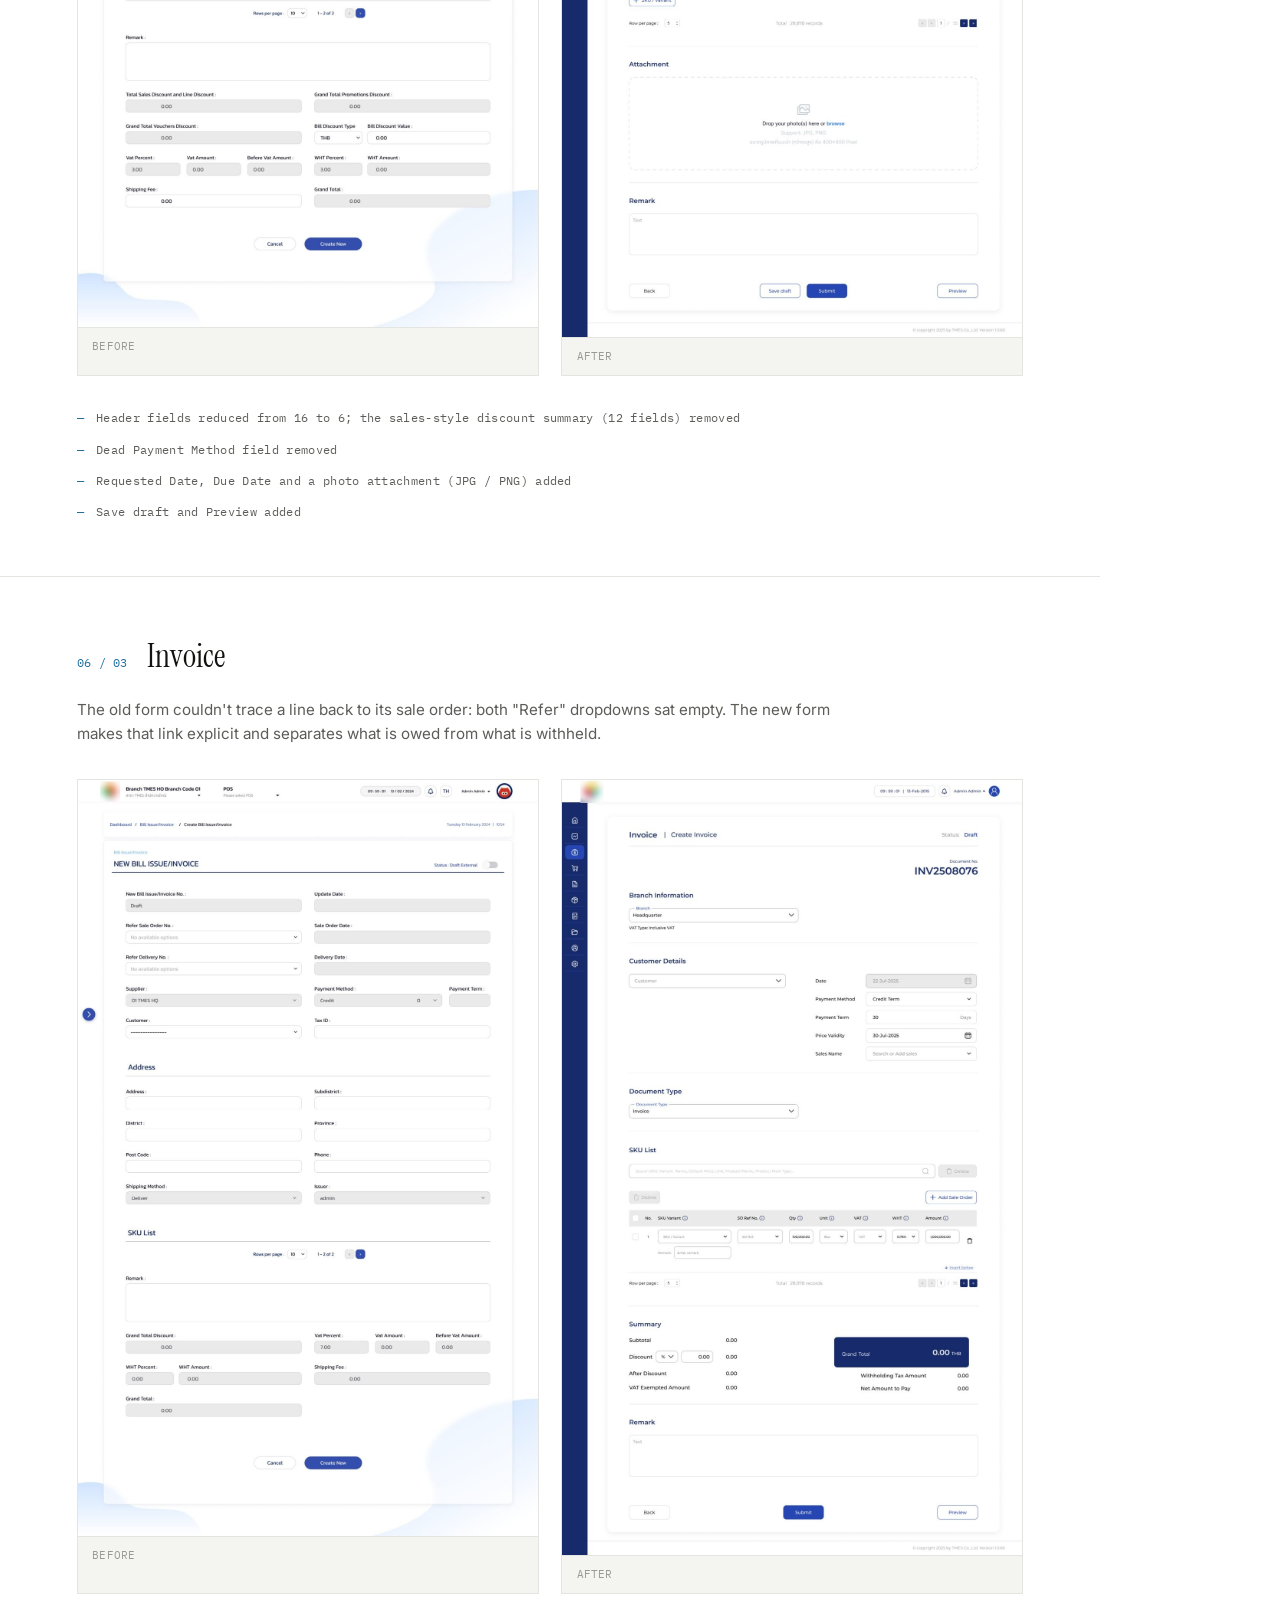
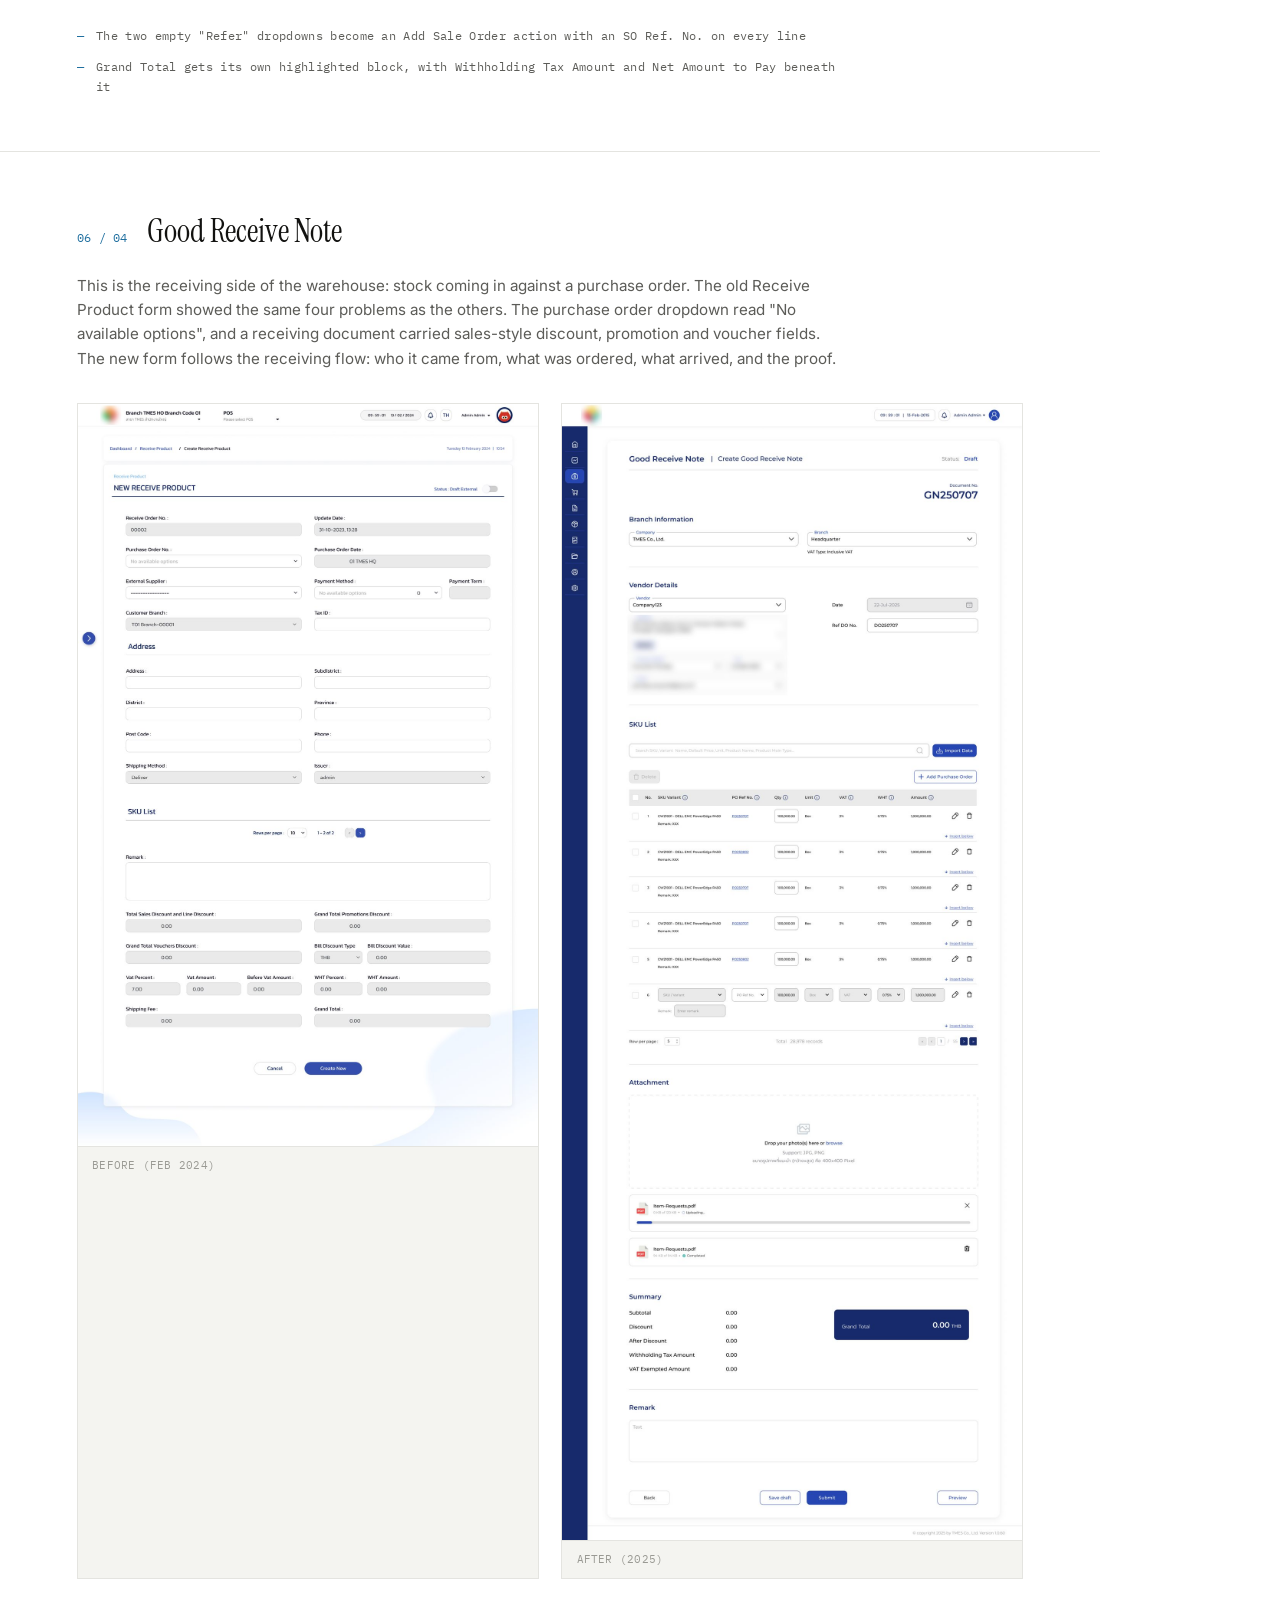
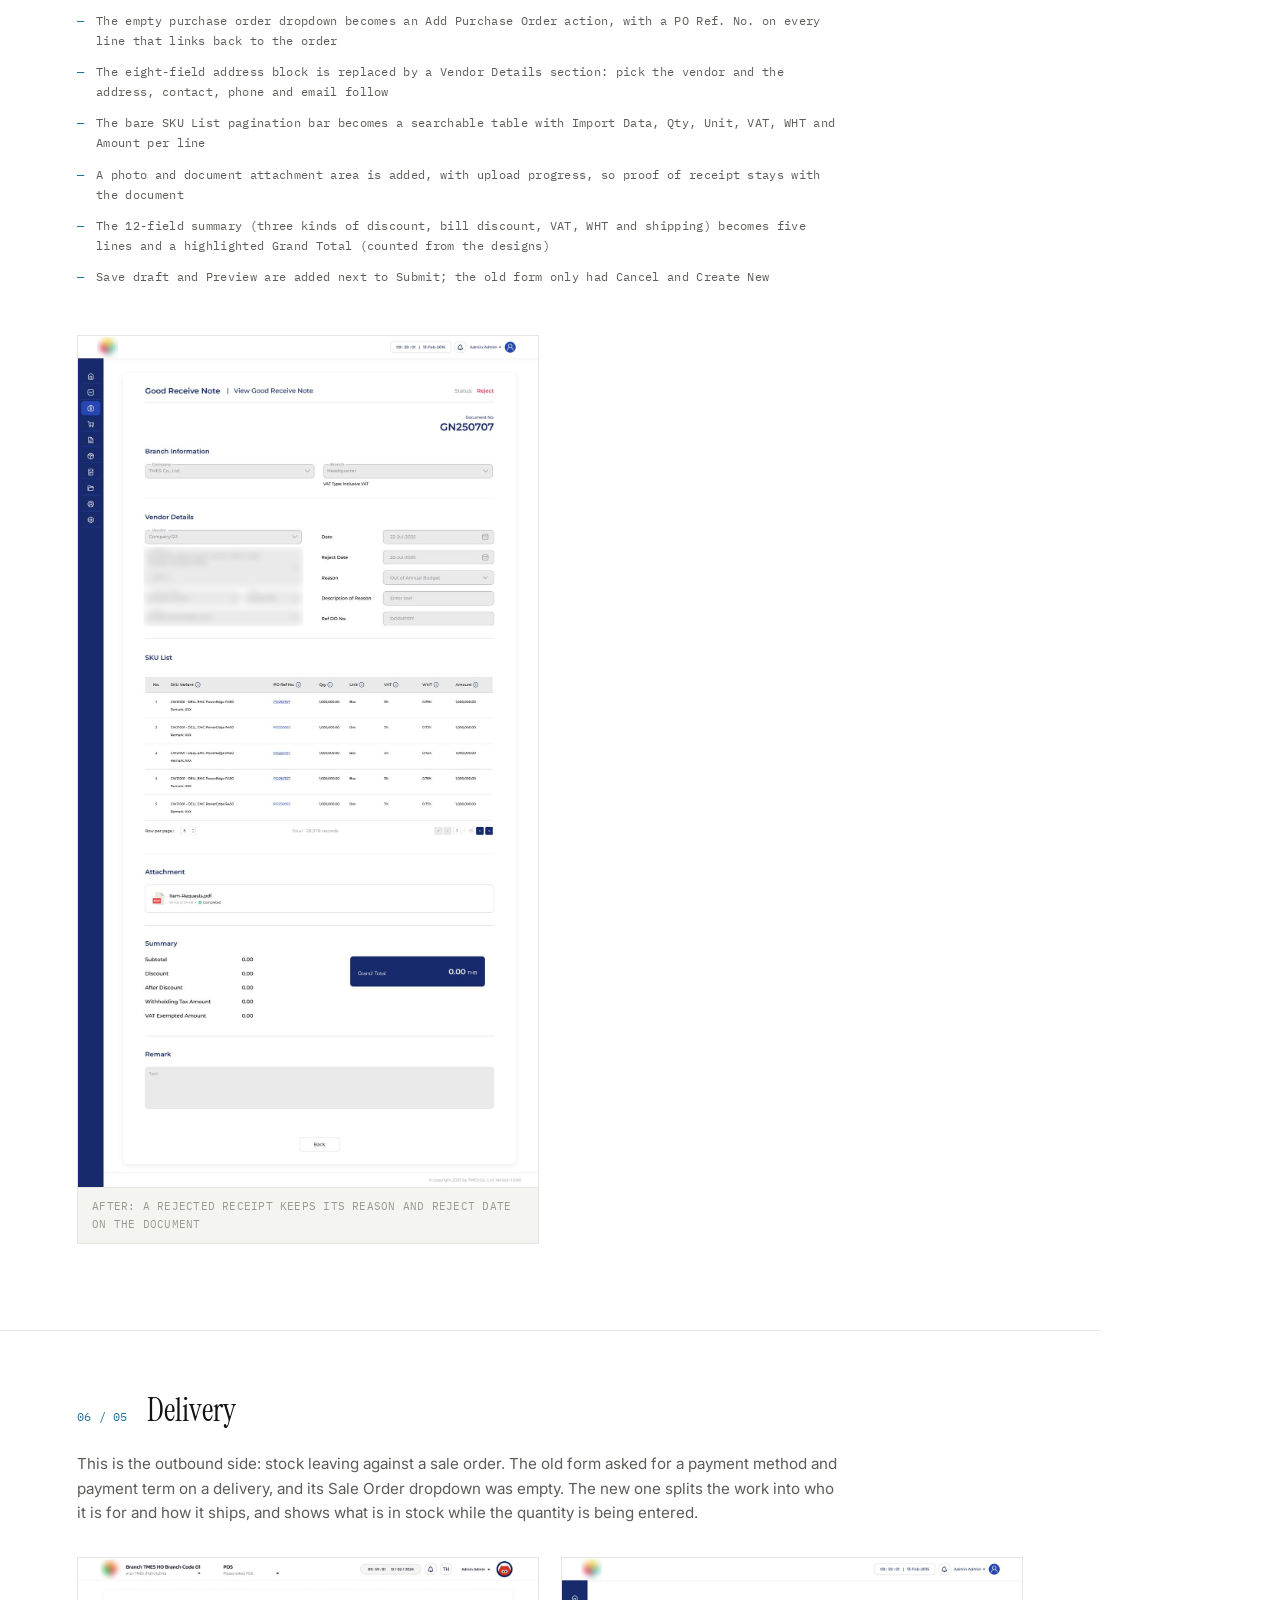
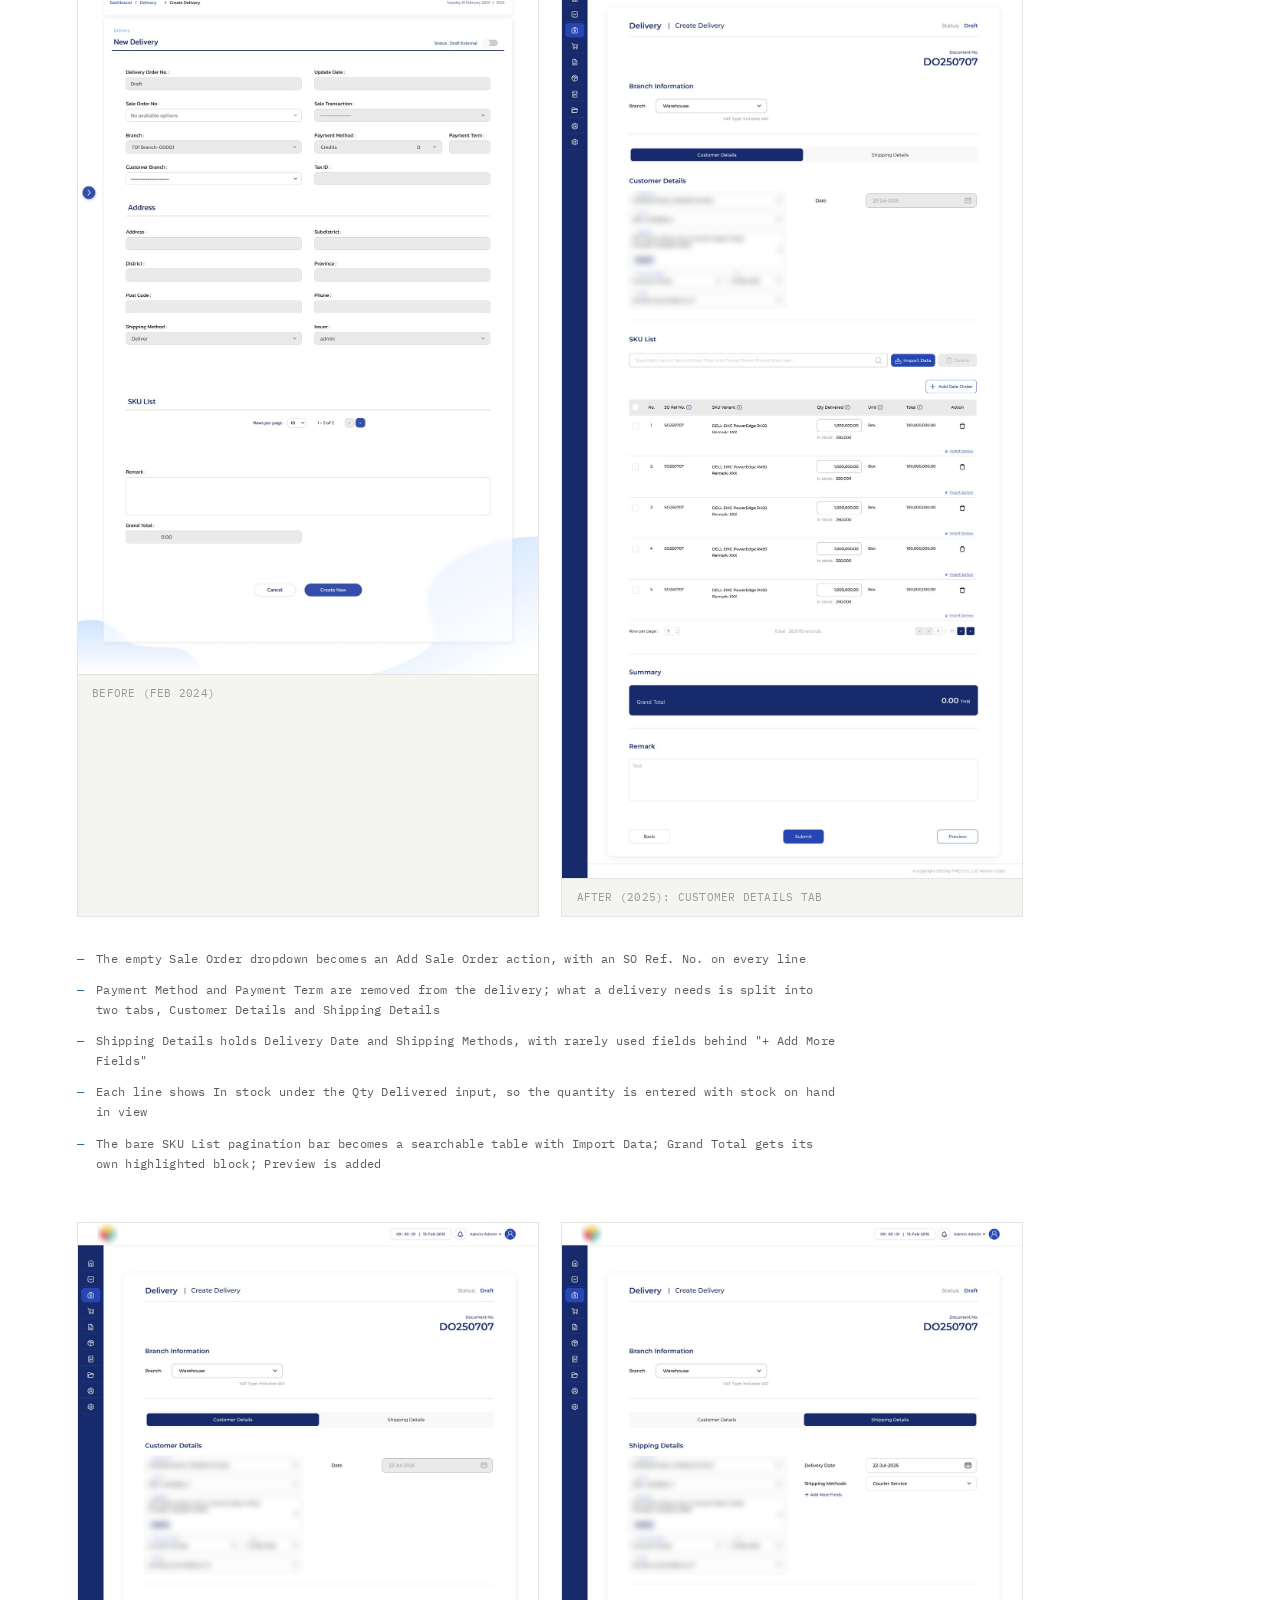
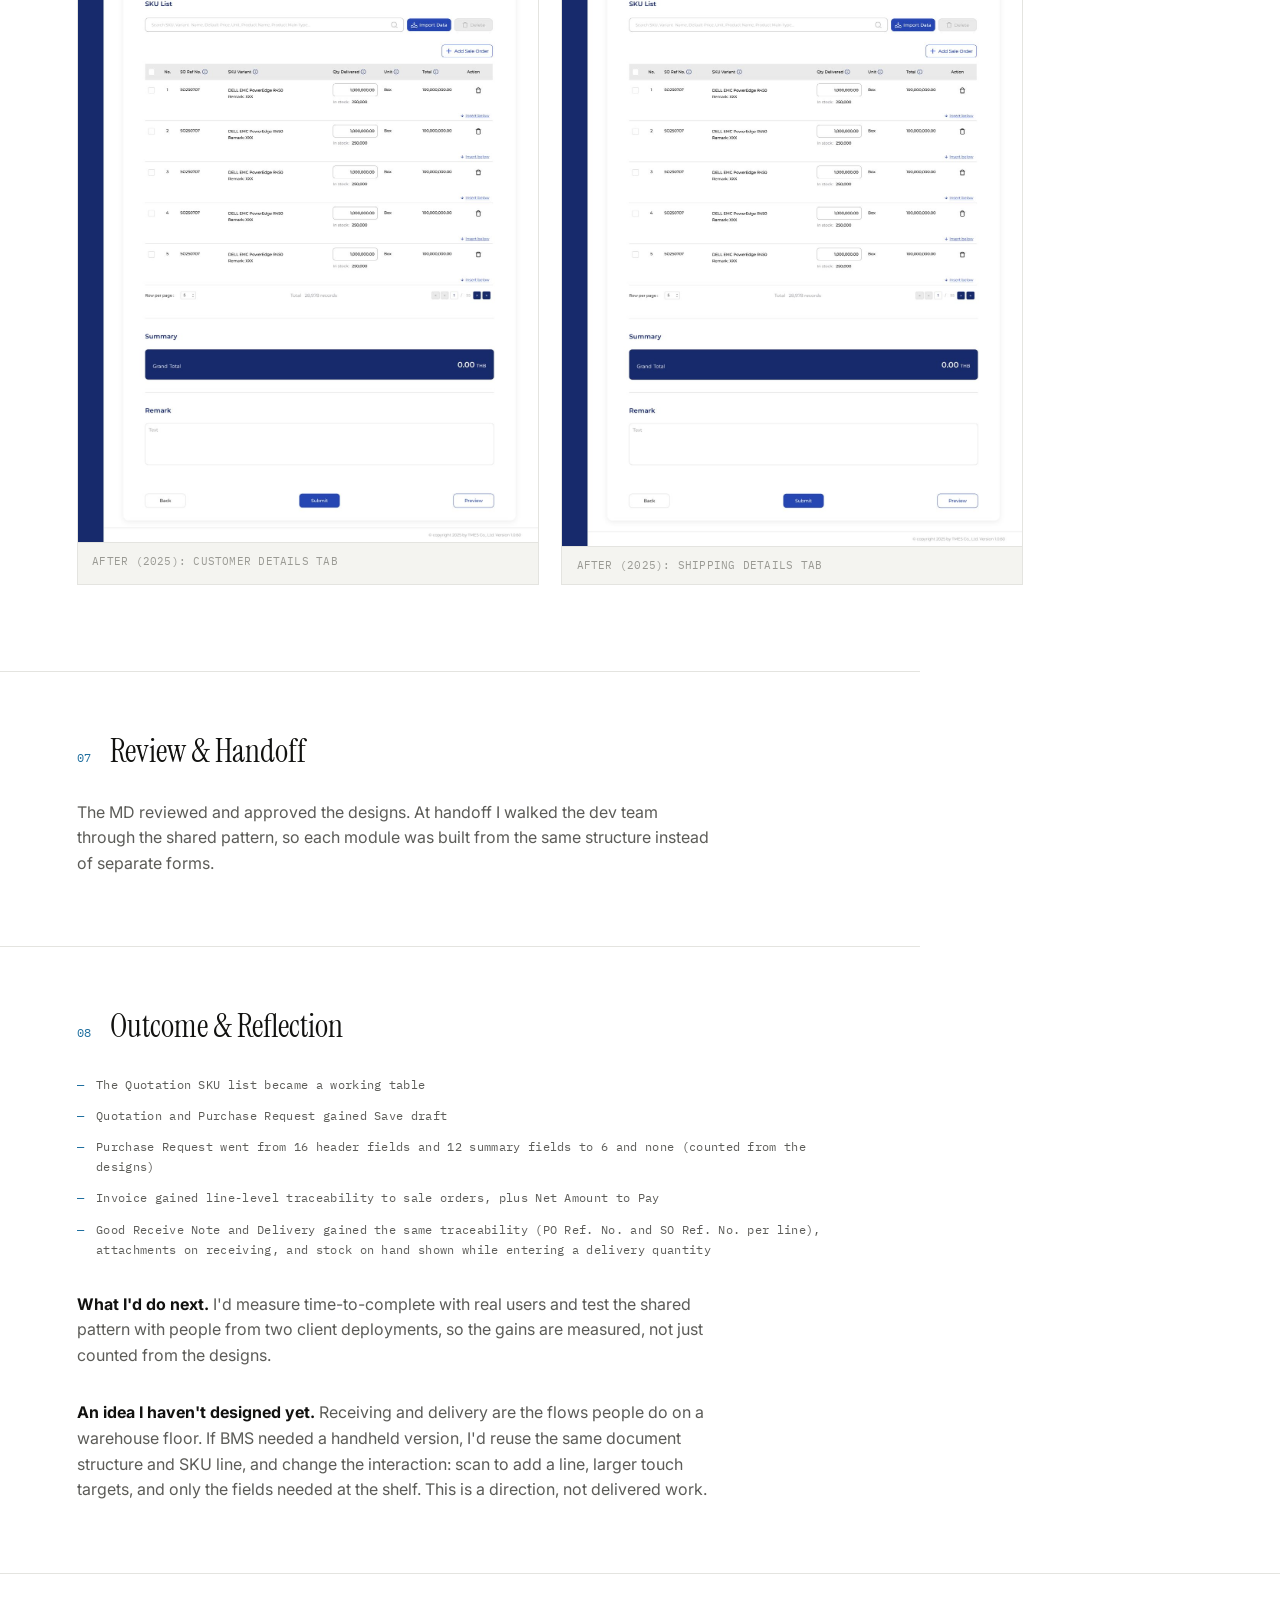
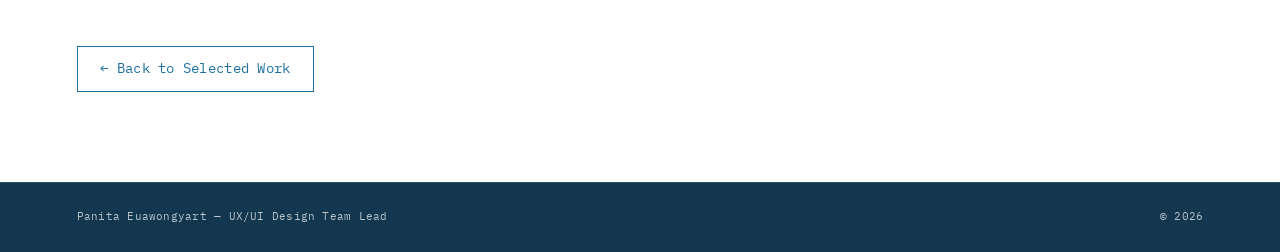
==== commit b02631d1: "BMS Delivery: show Customer and Shipping tabs side by side Co-Authored-By: Claude Sonnet 5.5 <norepl" ====
--- a/bms.html
+++ b/bms.html
@@ -226,7 +226,11 @@
       <li>Each line shows In stock under the Qty Delivered input, so the quantity is entered with stock on hand in view</li>
       <li>The bare SKU List pagination bar becomes a searchable table with Import Data; Grand Total gets its own highlighted block; Preview is added</li>
     </ul>
-    <div class="cs-compare-images single">
+    <div class="cs-compare-images extra">
+      <figure>
+        <img src="images/bms/do-new.jpg" alt="New Delivery form on the Customer Details tab" loading="lazy">
+        <figcaption class="mono">After (2025): Customer Details tab</figcaption>
+      </figure>
       <figure>
         <img src="images/bms/do-ship.jpg" alt="New Delivery form on the Shipping Details tab with Delivery Date, Shipping Methods set to Courier Service and an Add More Fields link" loading="lazy">
         <figcaption class="mono">After (2025): Shipping Details tab</figcaption>
--- a/styles.css
+++ b/styles.css
@@ -525,5 +525,7 @@
 .resume-links{ display:flex; flex-wrap:wrap; gap: 0.8rem 1rem; }
 
 /* Single image in a compare row */
-.cs-compare-images.single{ grid-template-columns: calc(50% - 0.7rem); }
+.cs-compare-images.single{ grid-template-columns: calc(50% - 0.7rem); margin-top: 3rem; }
 @media (max-width:720px){ .cs-compare-images.single{ grid-template-columns: 1fr; } }
+
+.cs-compare-images.extra{ margin-top: 3rem; }
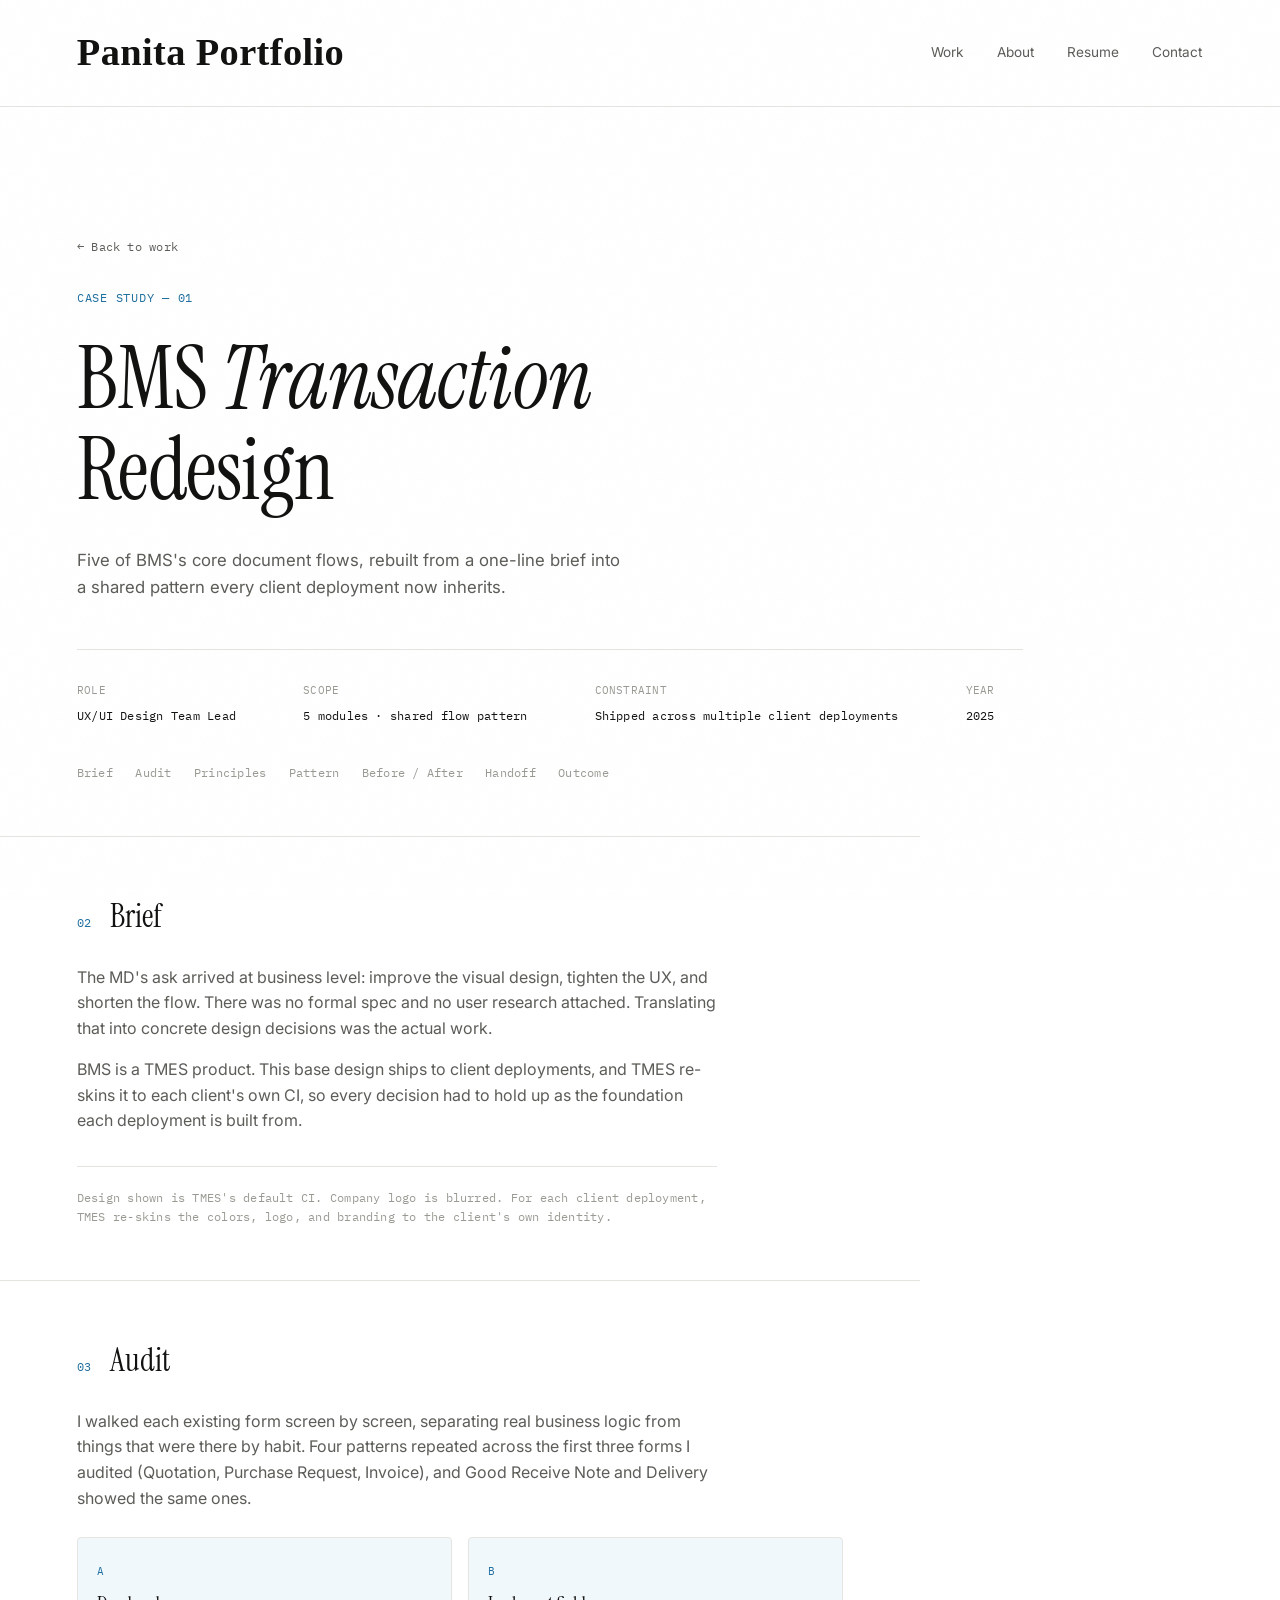
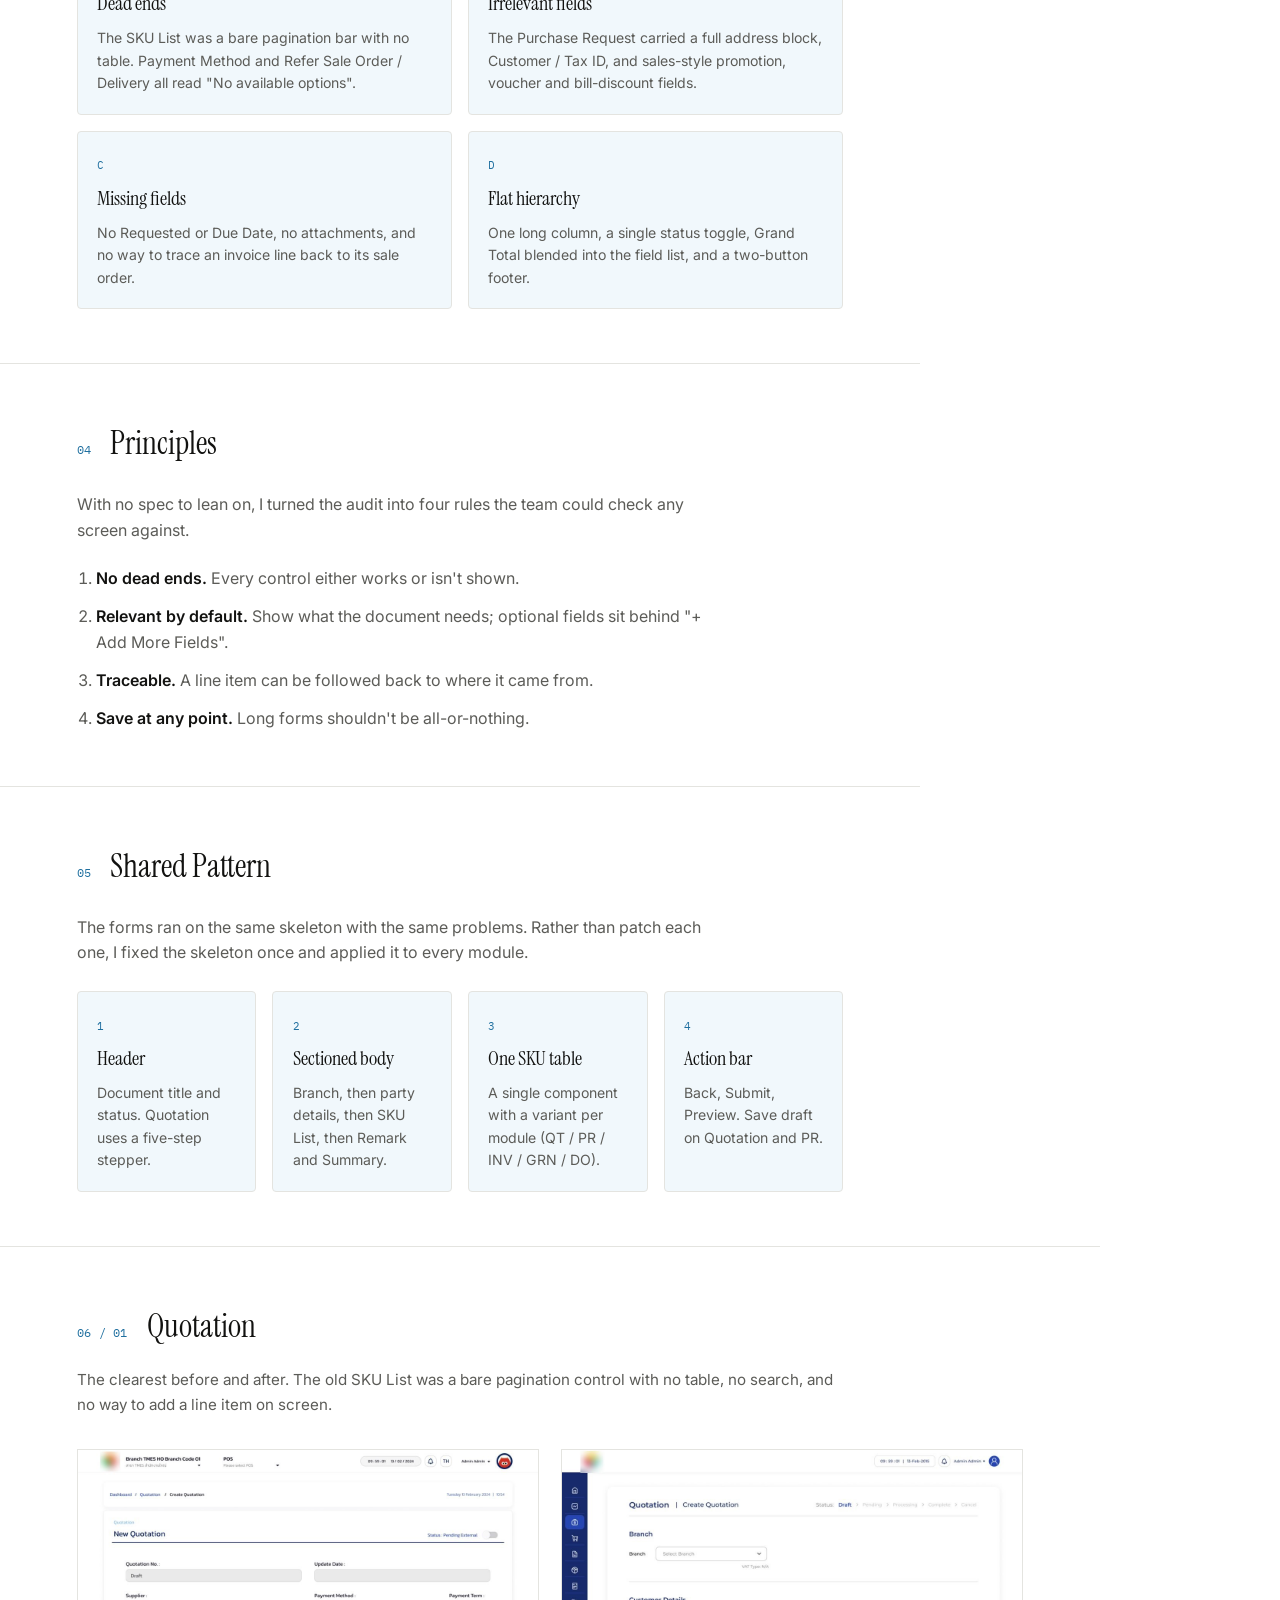
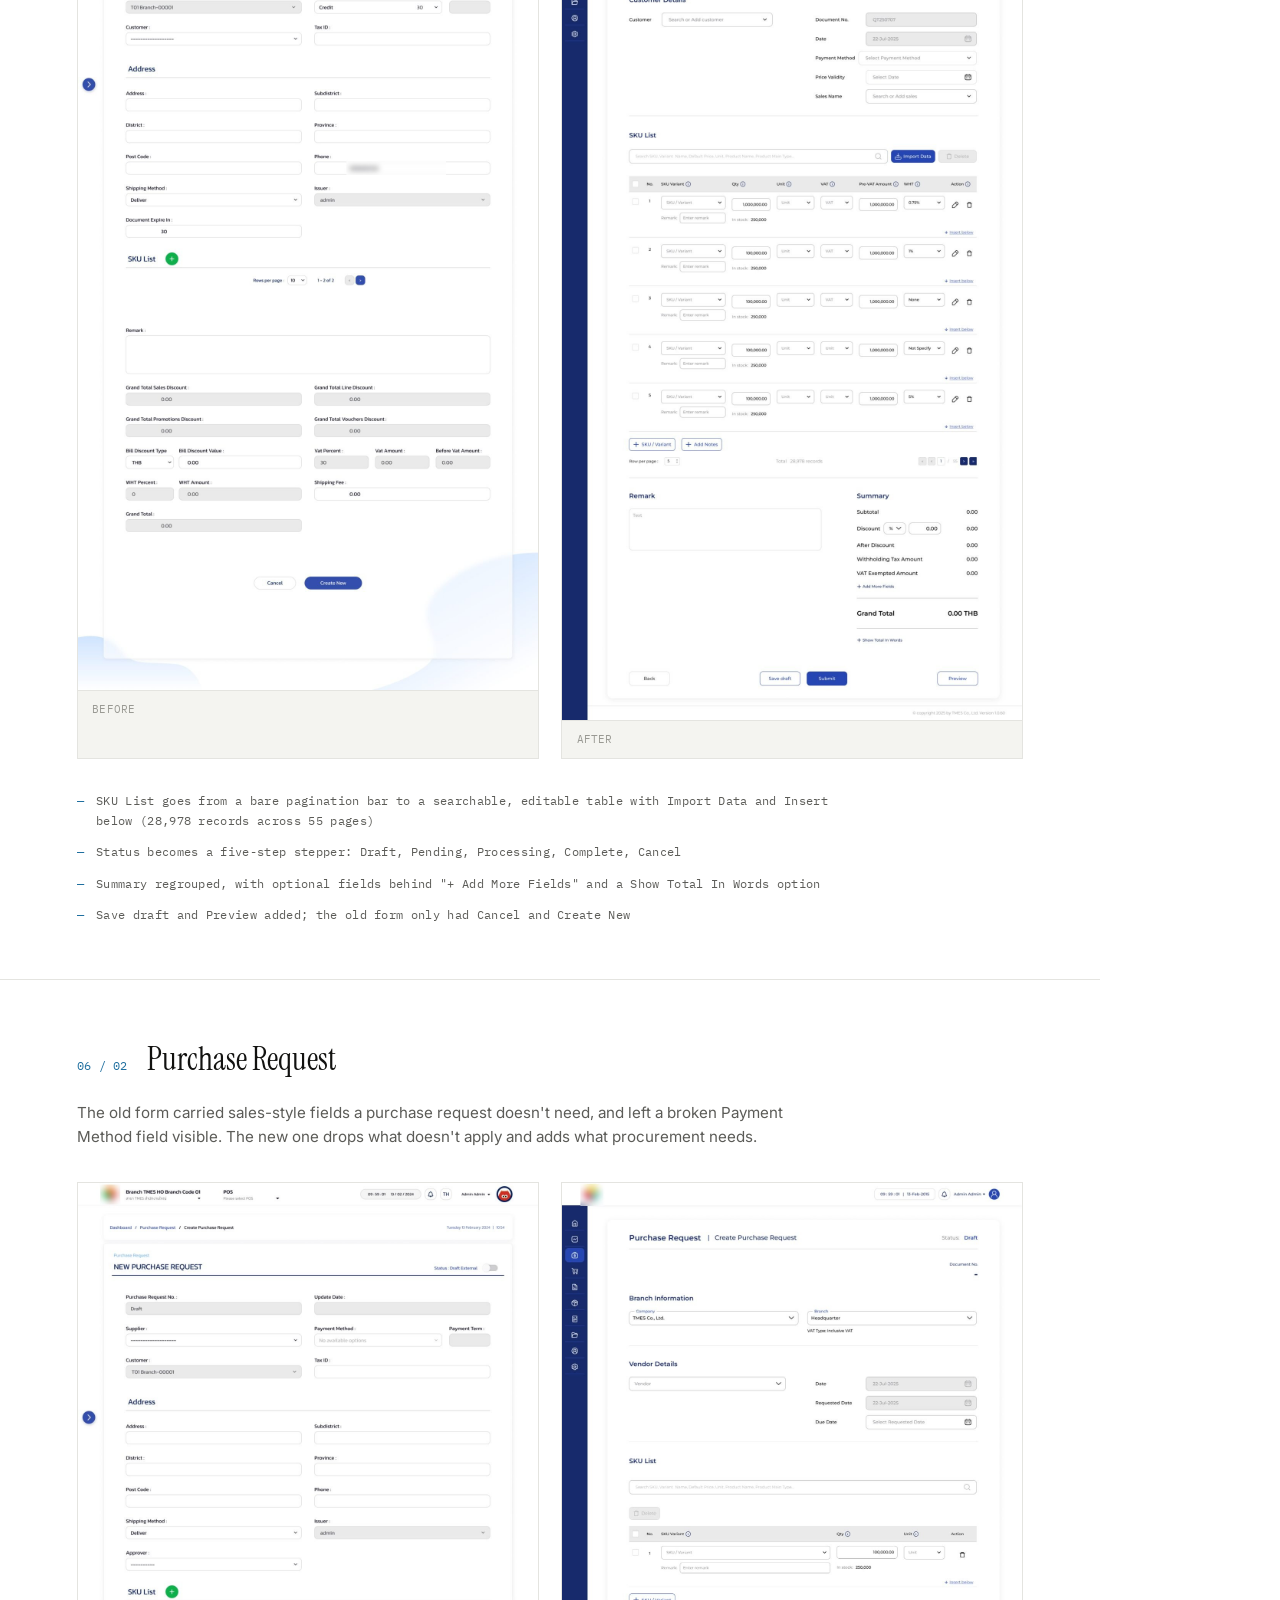
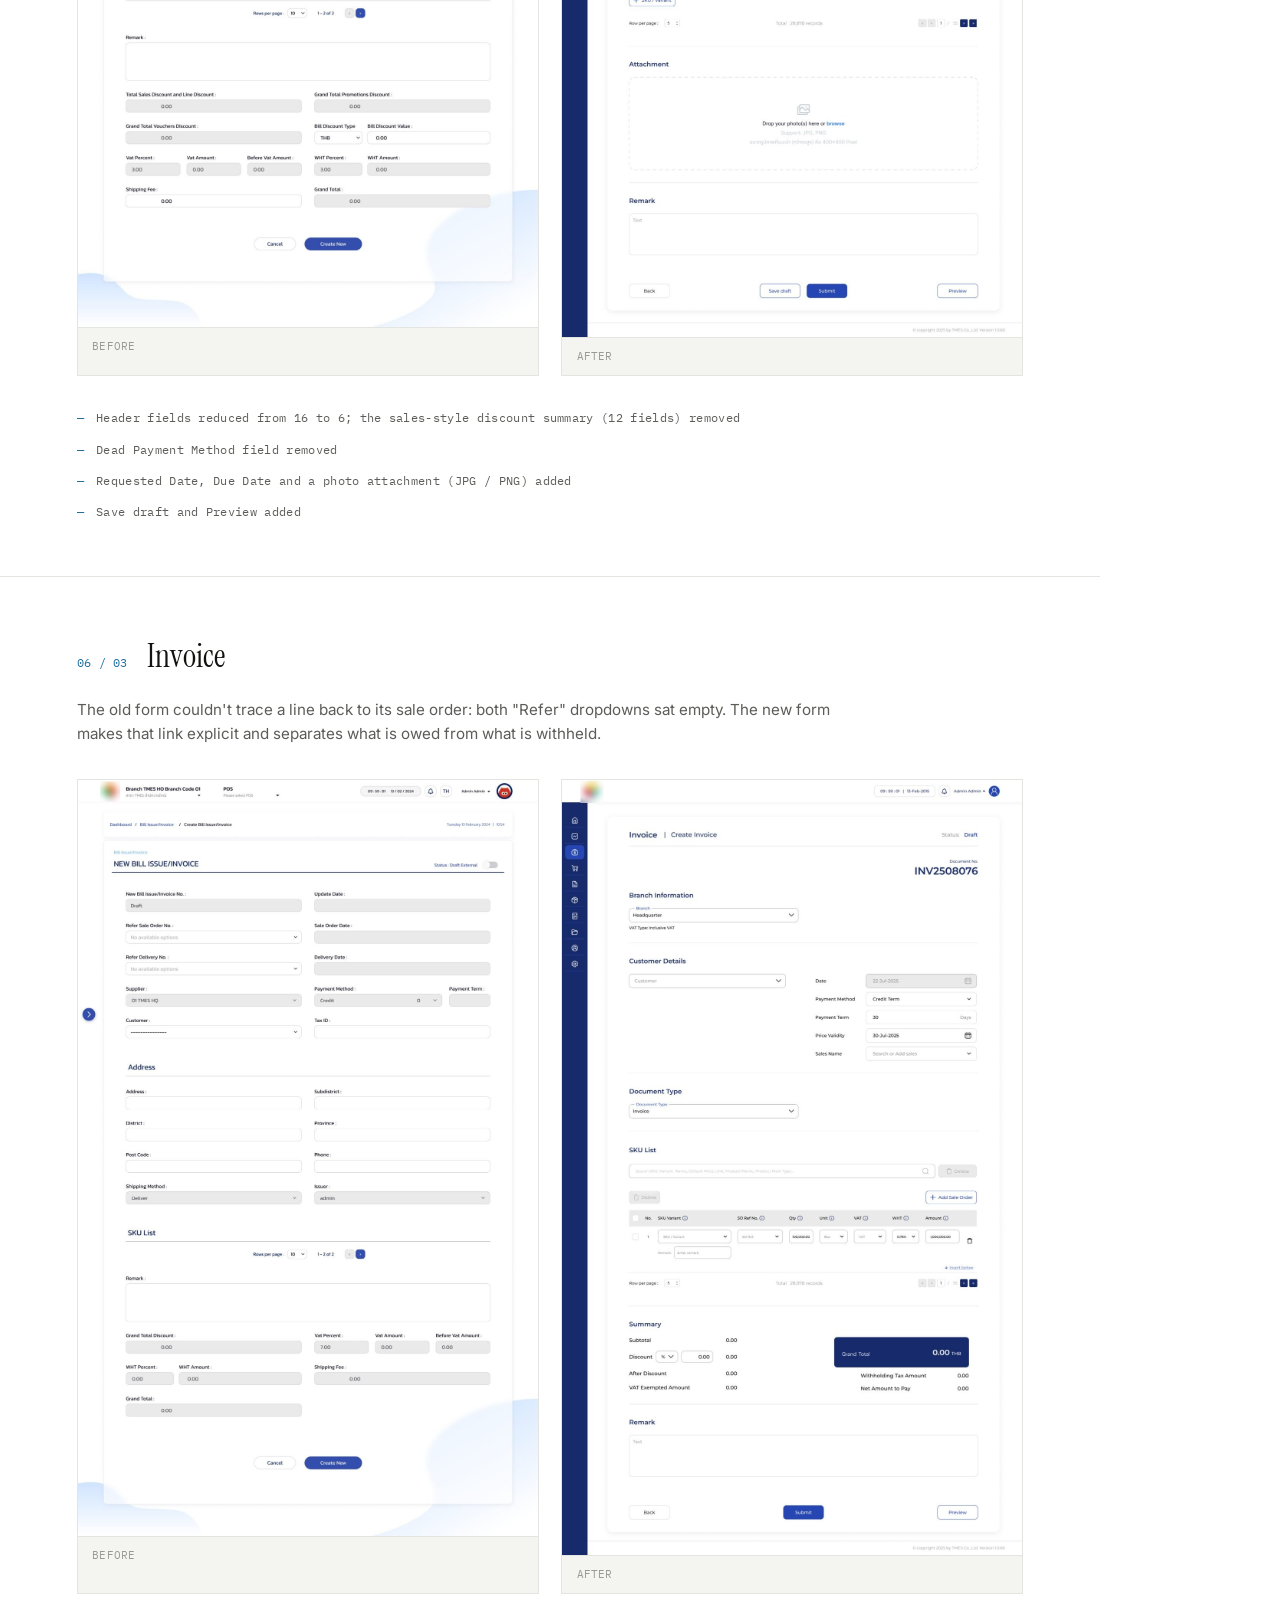
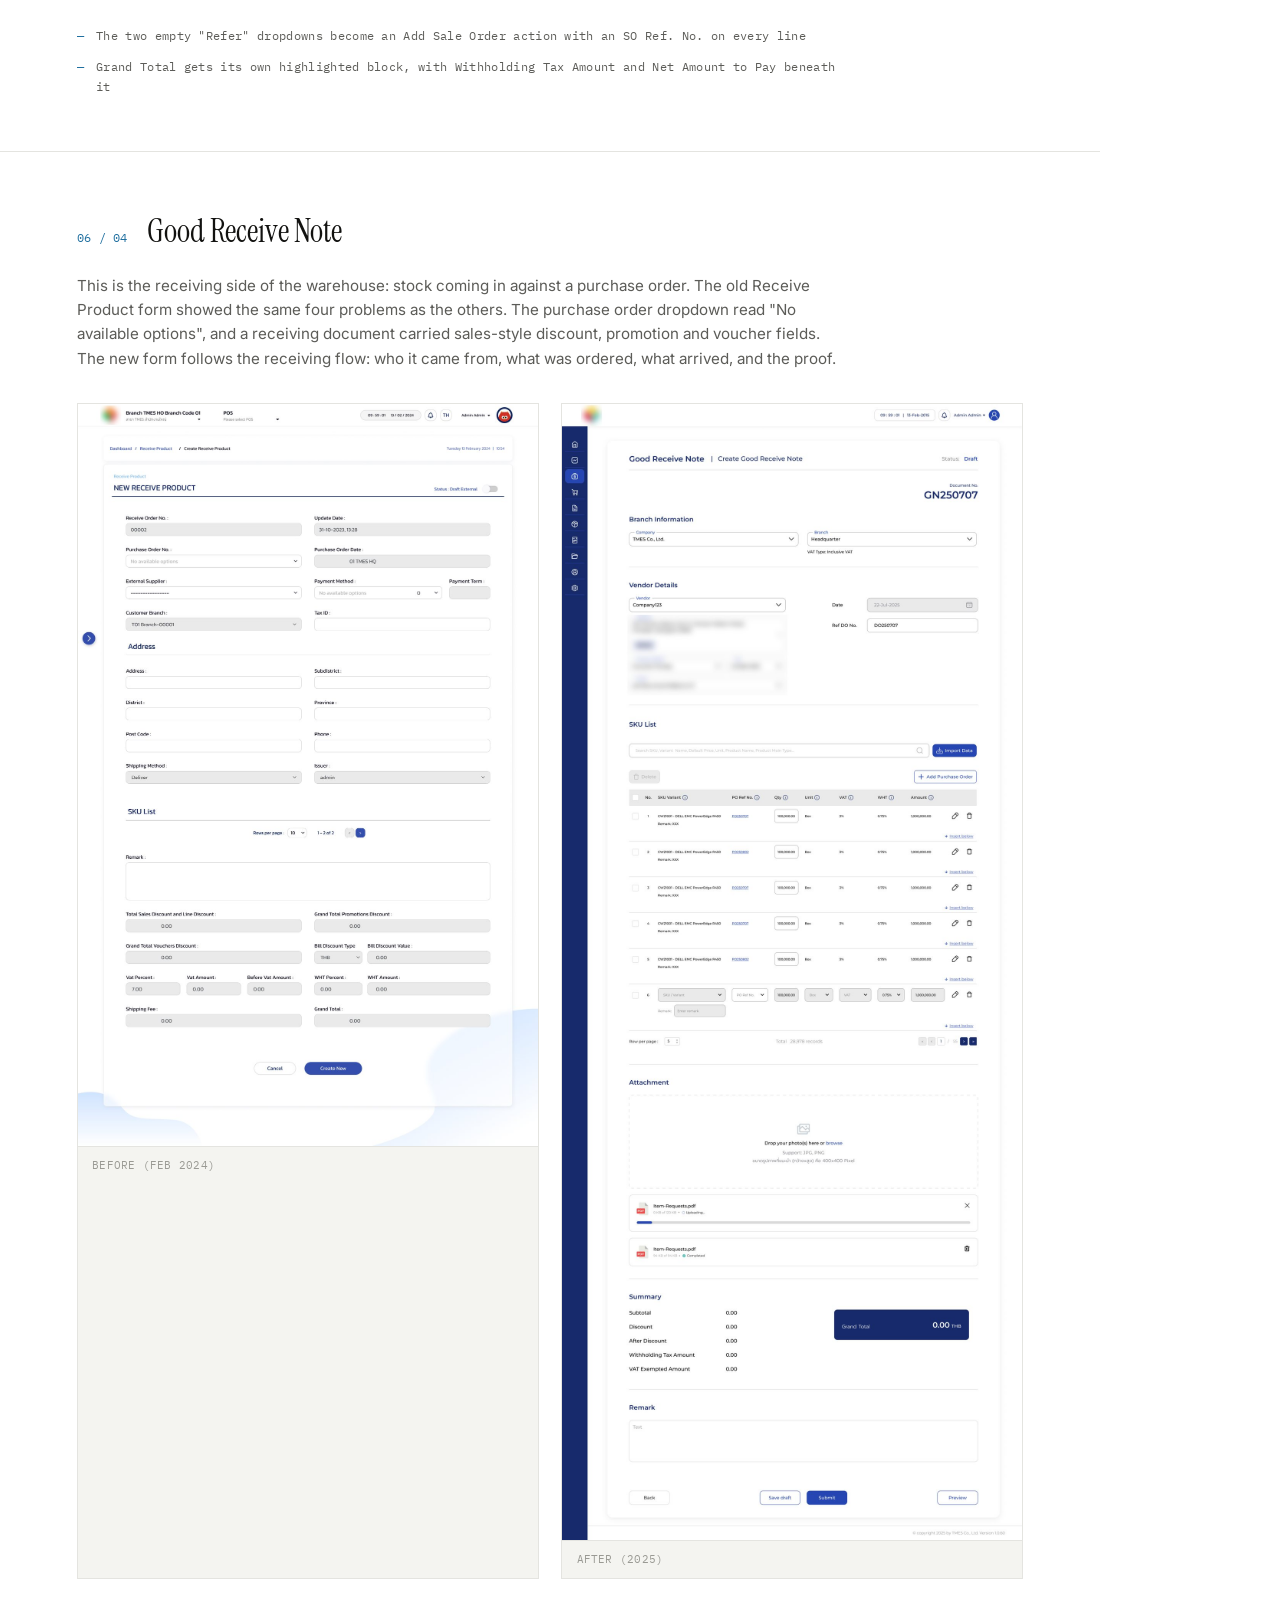
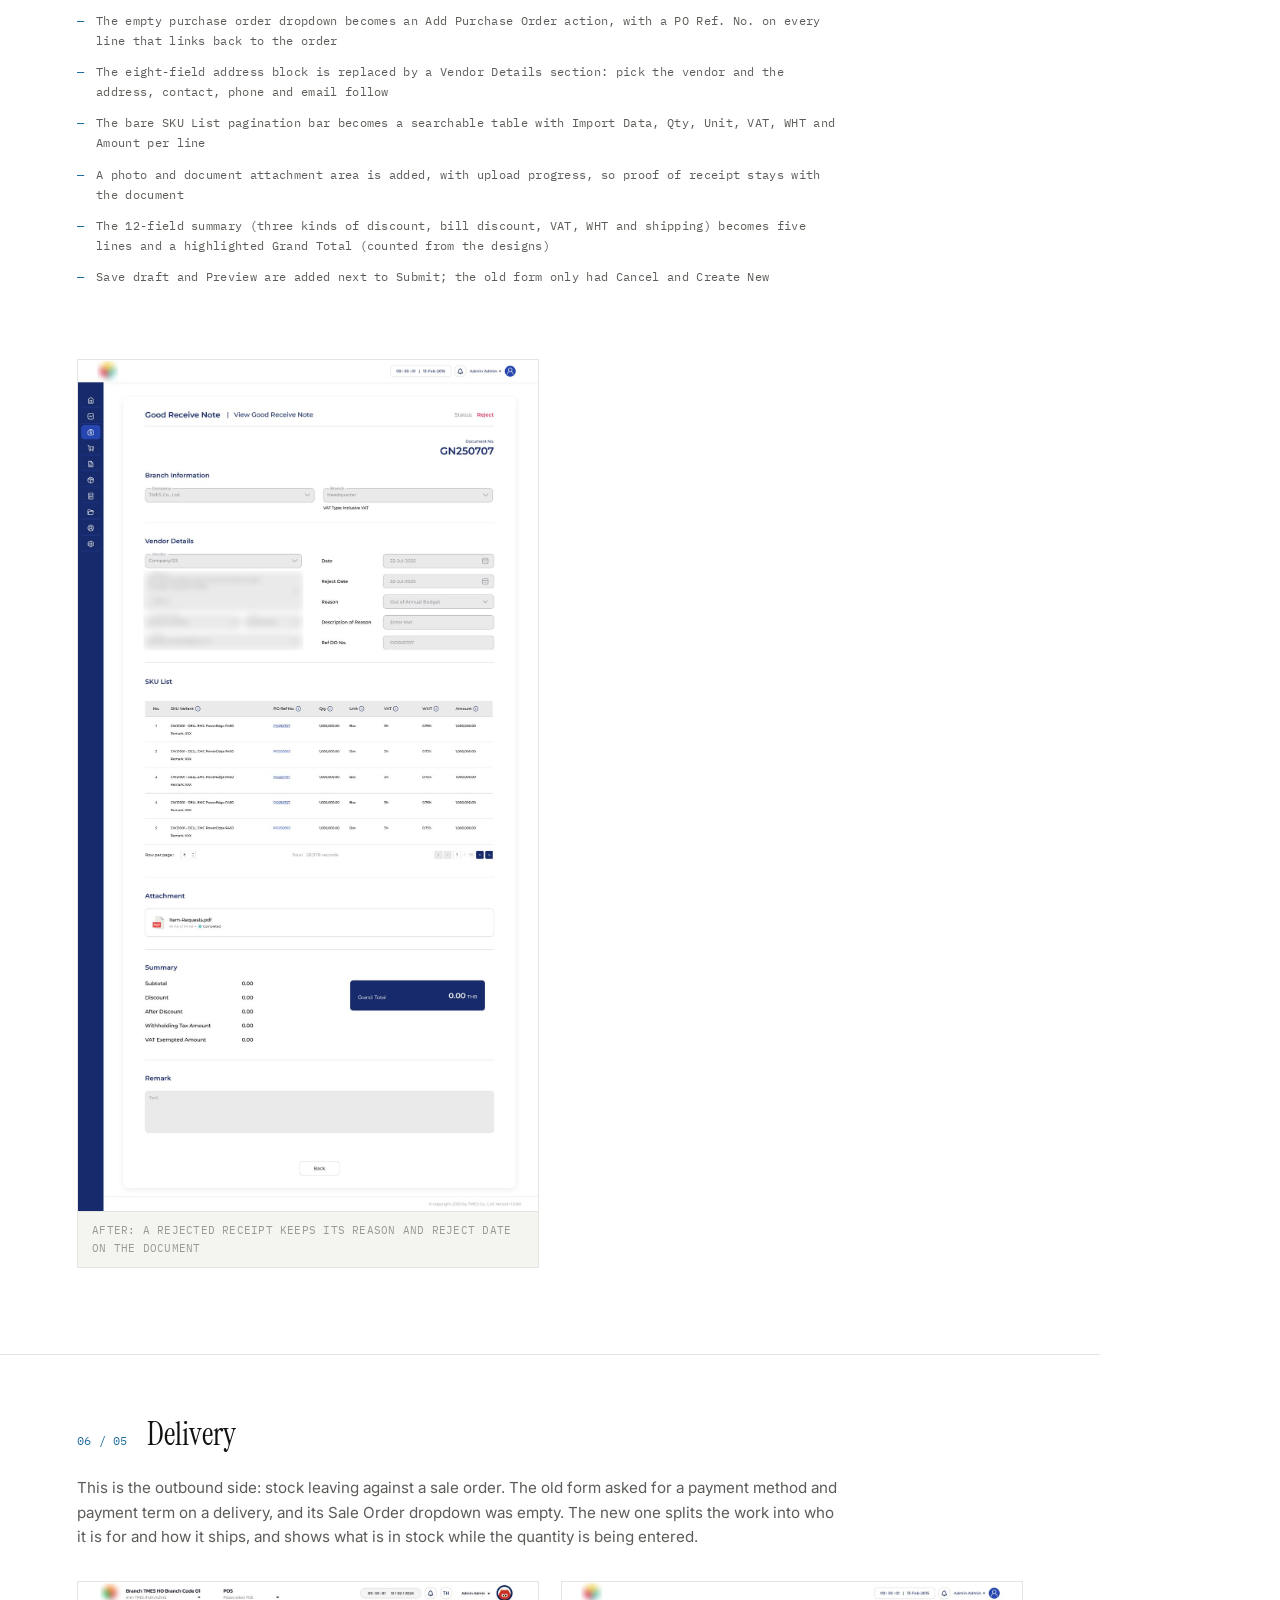
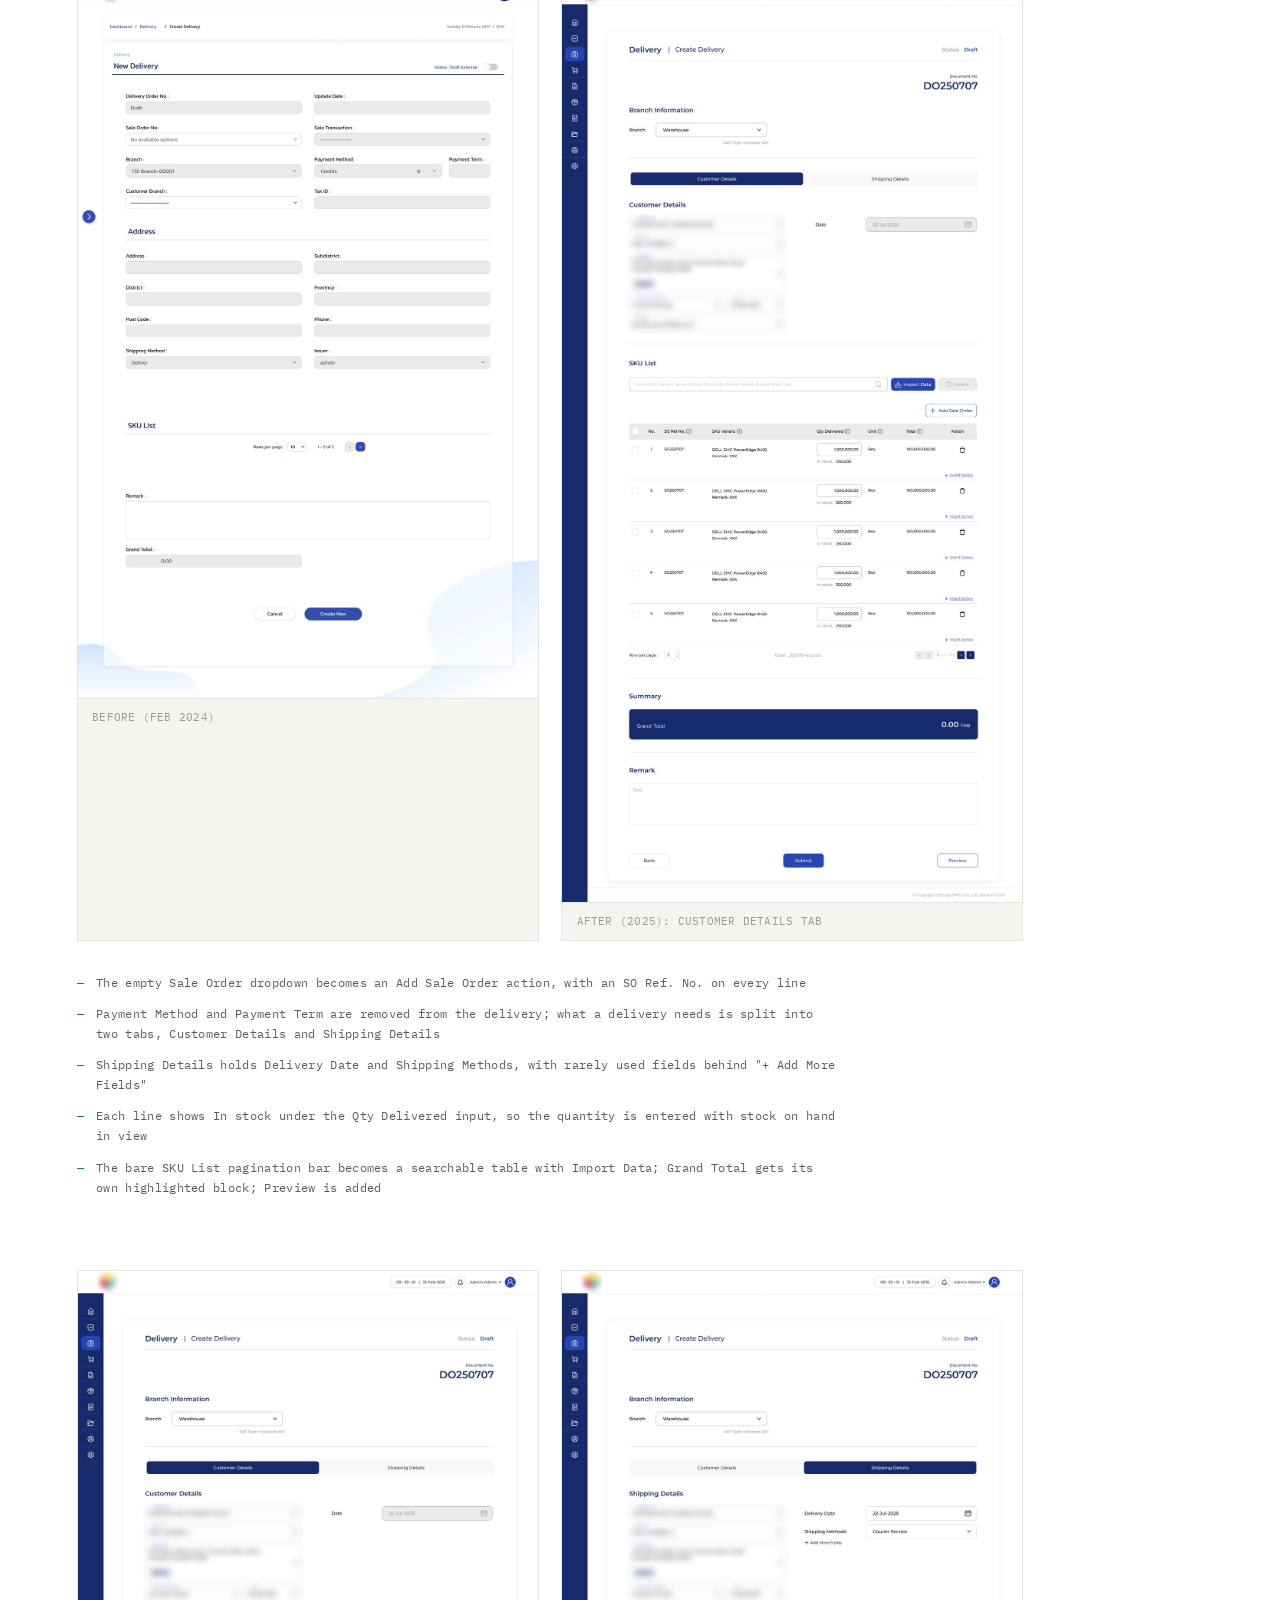
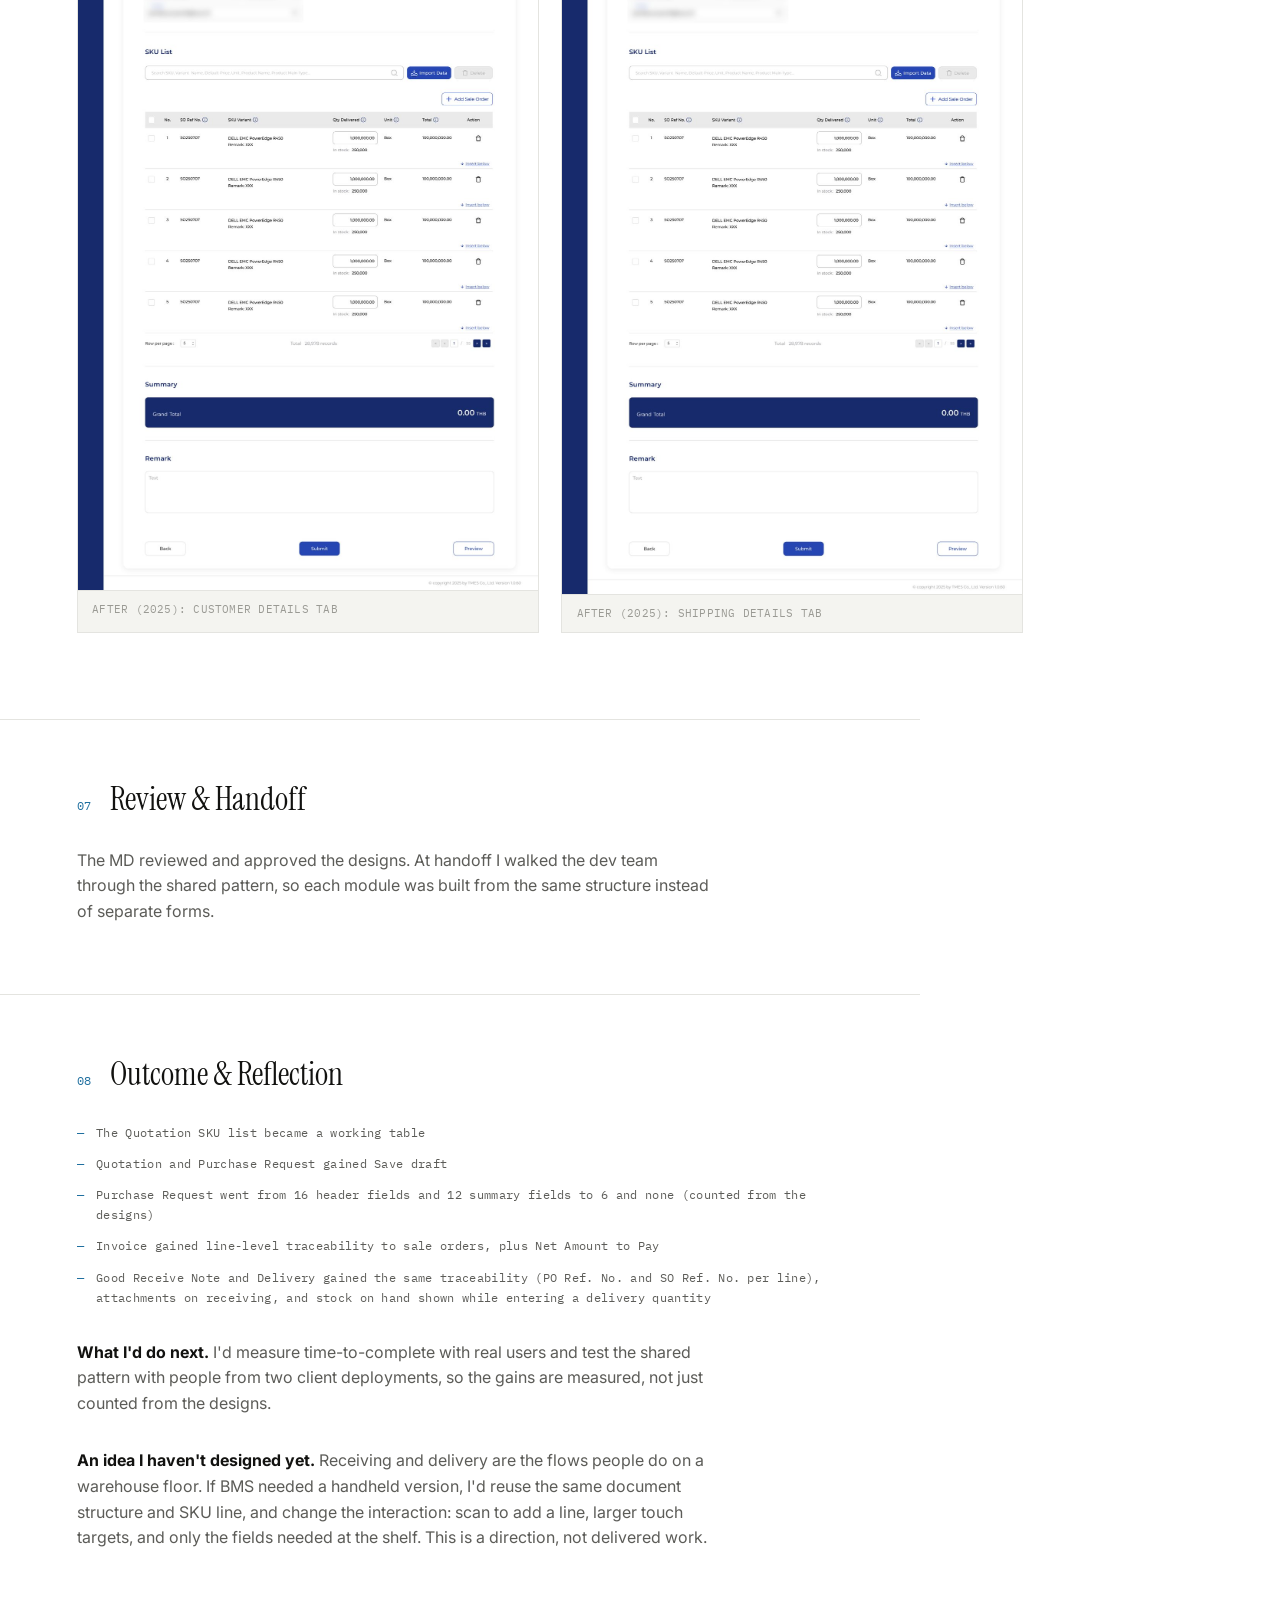
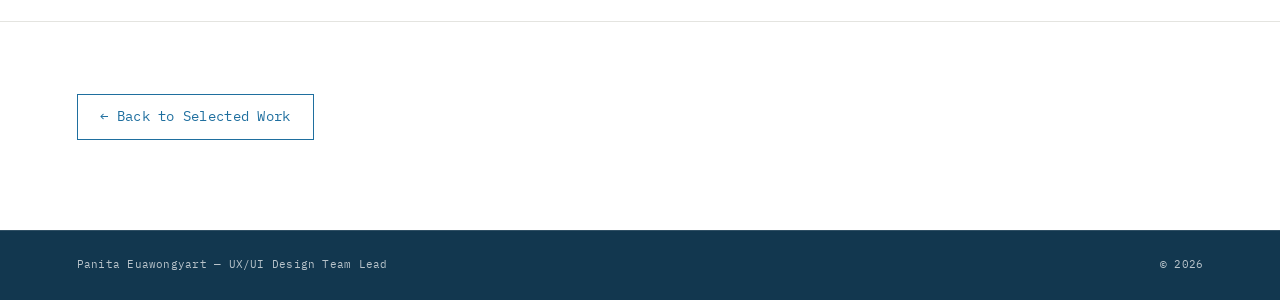
==== commit 7499bdaa: "BMS: say TMES re-skins for each client Co-Authored-By: Claude Sonnet 5.5 <noreply@anthropic.com> Cla" ====
--- a/bms.html
+++ b/bms.html
@@ -50,8 +50,8 @@
       <h3>Brief</h3>
     </div>
     <p class="cs-text">The MD's ask arrived at business level: improve the visual design, tighten the UX, and shorten the flow. There was no formal spec and no user research attached. Translating that into concrete design decisions was the actual work.</p>
-    <p class="cs-text">BMS is a TMES product. This base design ships to client deployments, and each client re-skins it to their own CI, so every decision had to hold up as the foundation they build from.</p>
-    <p class="cs-disclaimer mono">Design shown is TMES's default CI. Company logo is blurred. Client deployments re-skin colors, logo, and branding to their own identity.</p>
+    <p class="cs-text">BMS is a TMES product. This base design ships to client deployments, and TMES re-skins it to each client's own CI, so every decision had to hold up as the foundation each deployment is built from.</p>
+    <p class="cs-disclaimer mono">Design shown is TMES's default CI. Company logo is blurred. For each client deployment, TMES re-skins the colors, logo, and branding to the client's own identity.</p>
   </section>
 
   <!-- 03 AUDIT -->
--- a/styles.css
+++ b/styles.css
@@ -525,7 +525,7 @@
 .resume-links{ display:flex; flex-wrap:wrap; gap: 0.8rem 1rem; }
 
 /* Single image in a compare row */
-.cs-compare-images.single{ grid-template-columns: calc(50% - 0.7rem); margin-top: 3rem; }
+.cs-compare-images.single{ grid-template-columns: calc(50% - 0.7rem); margin-top: 4.5rem; }
 @media (max-width:720px){ .cs-compare-images.single{ grid-template-columns: 1fr; } }
 
-.cs-compare-images.extra{ margin-top: 3rem; }
+.cs-compare-images.extra{ margin-top: 4.5rem; }
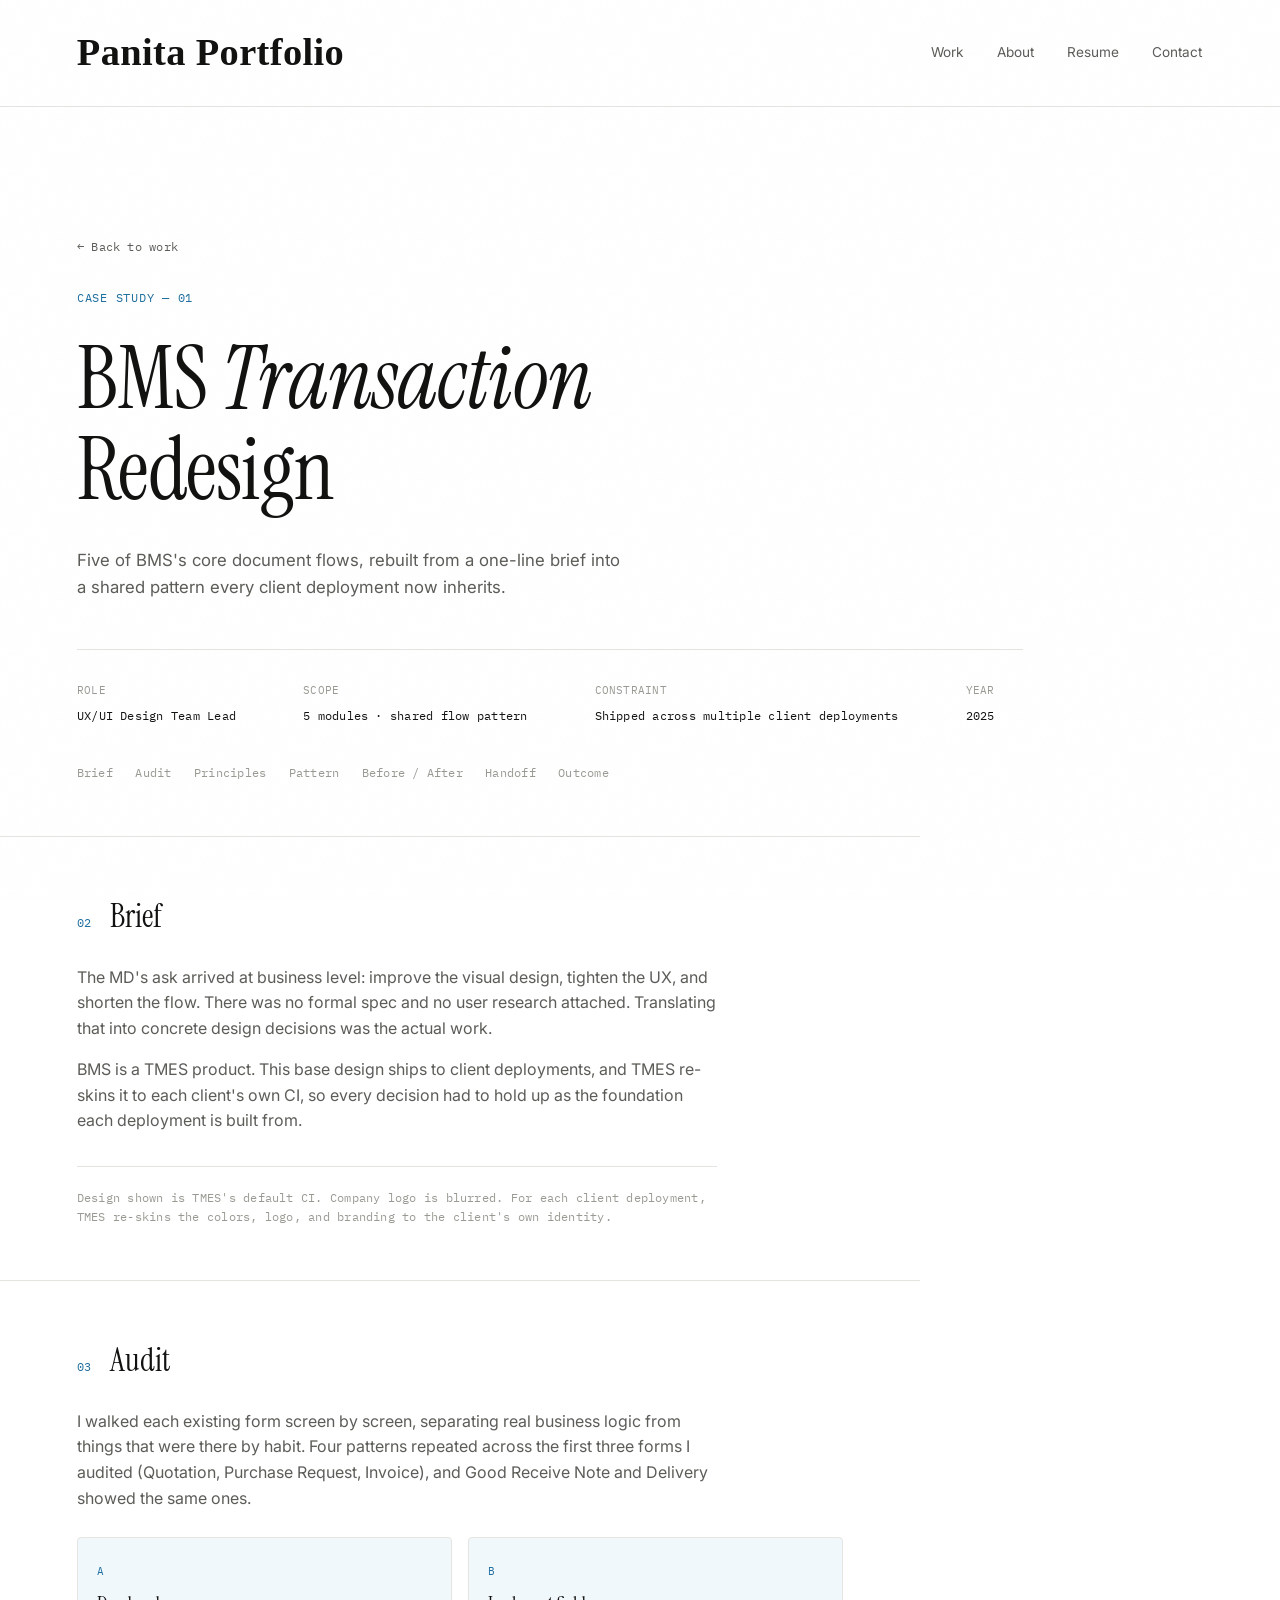
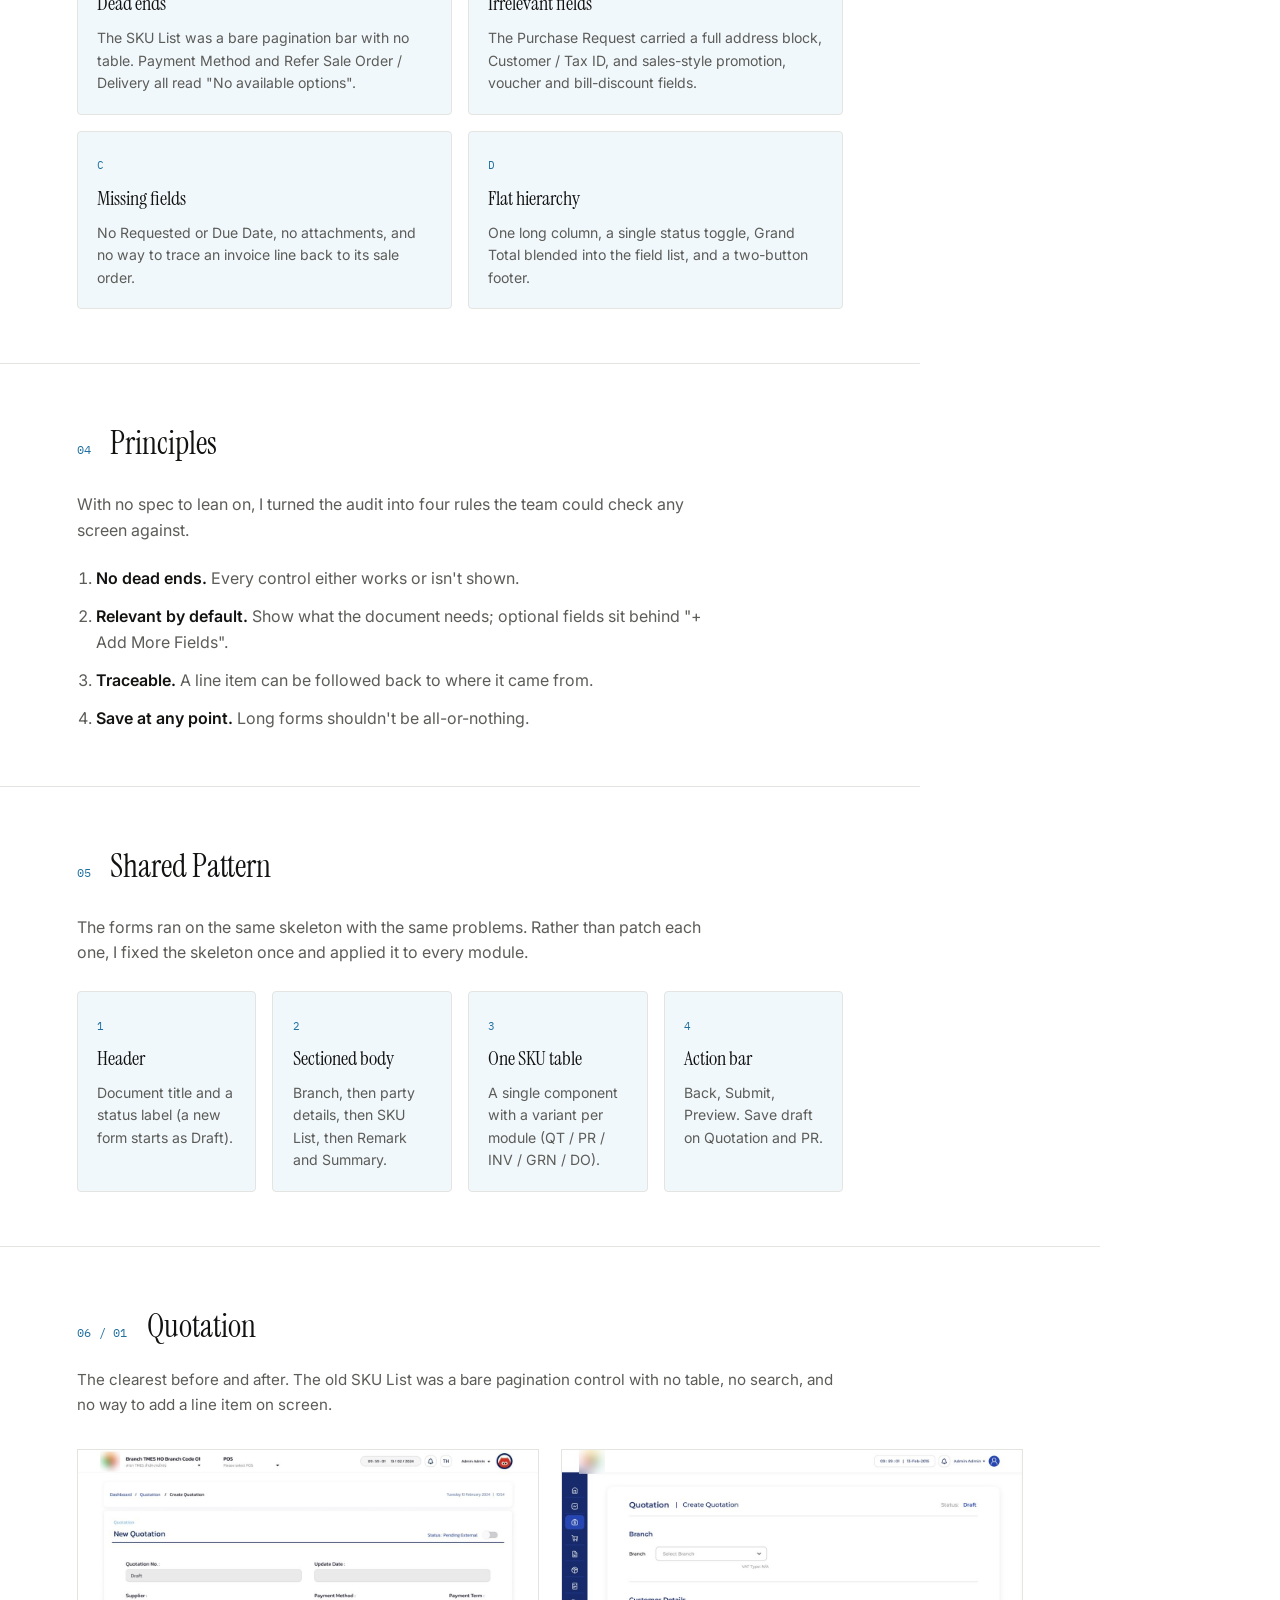
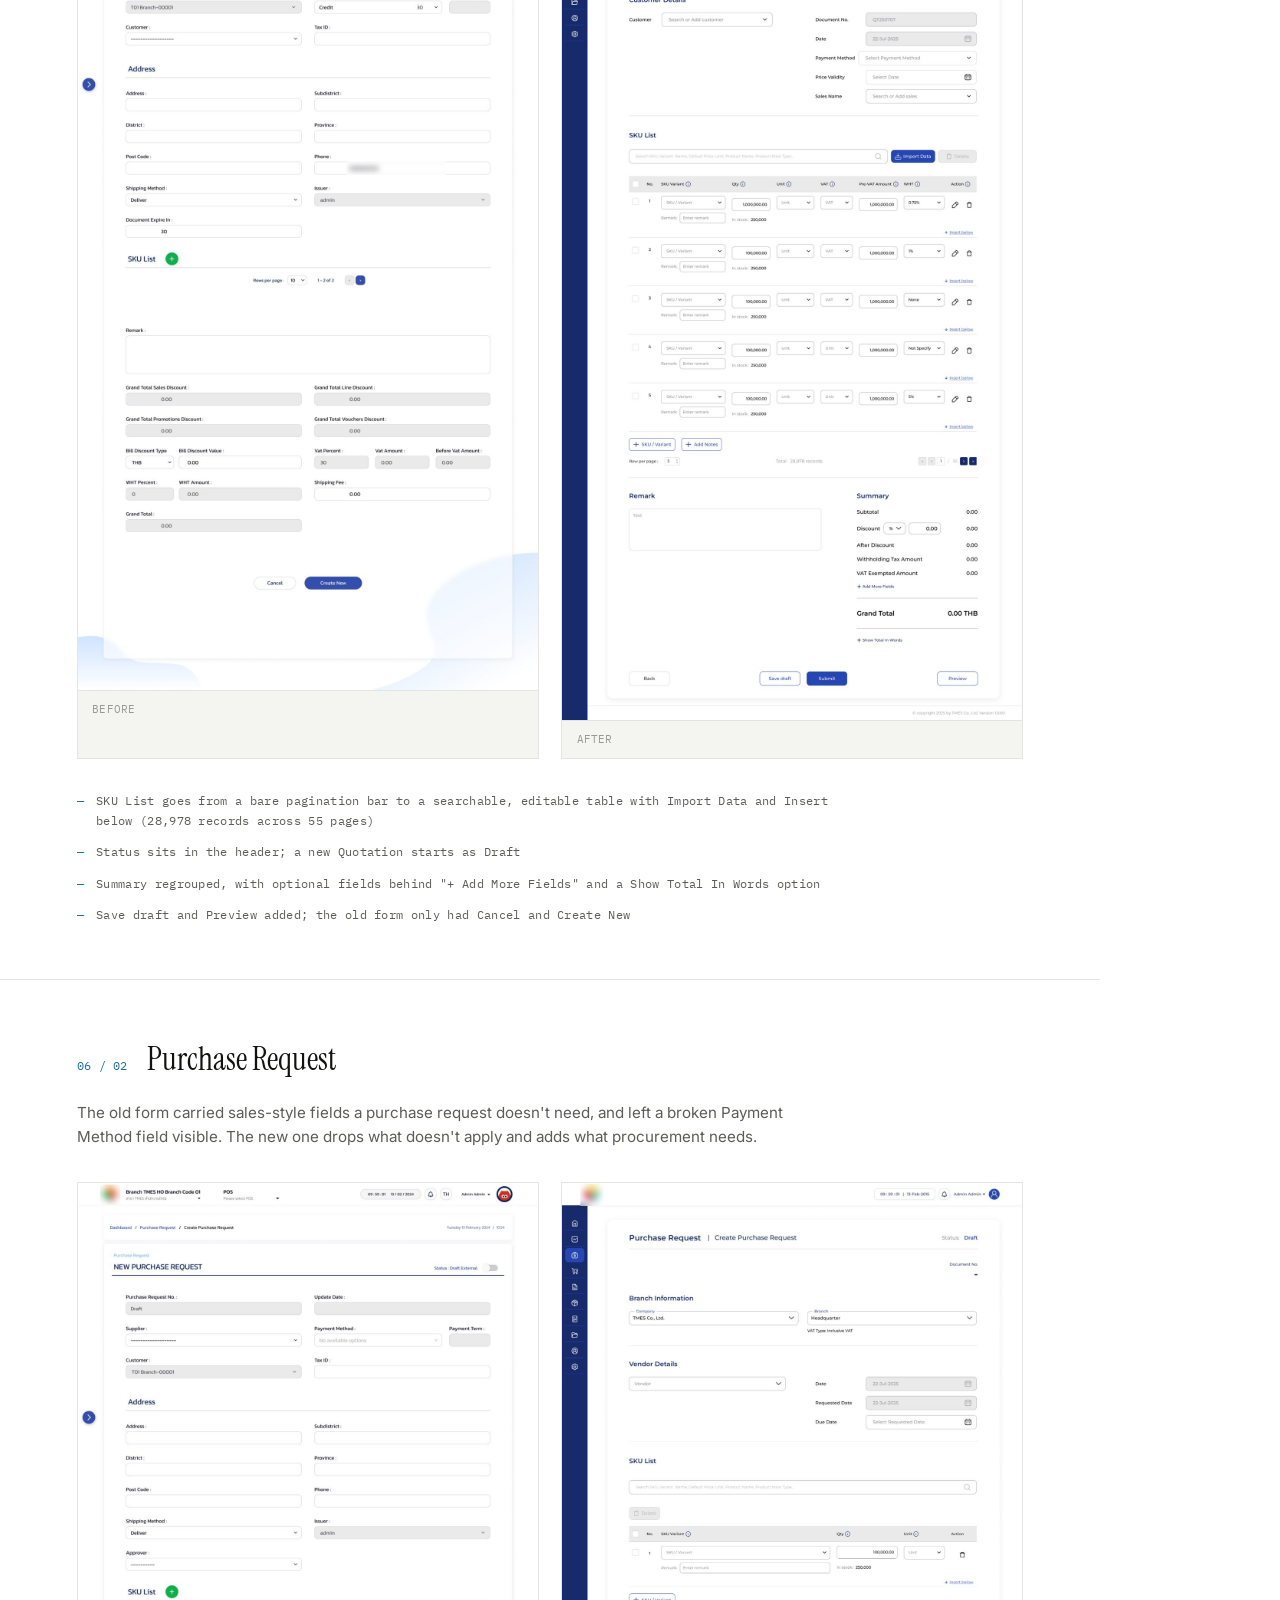
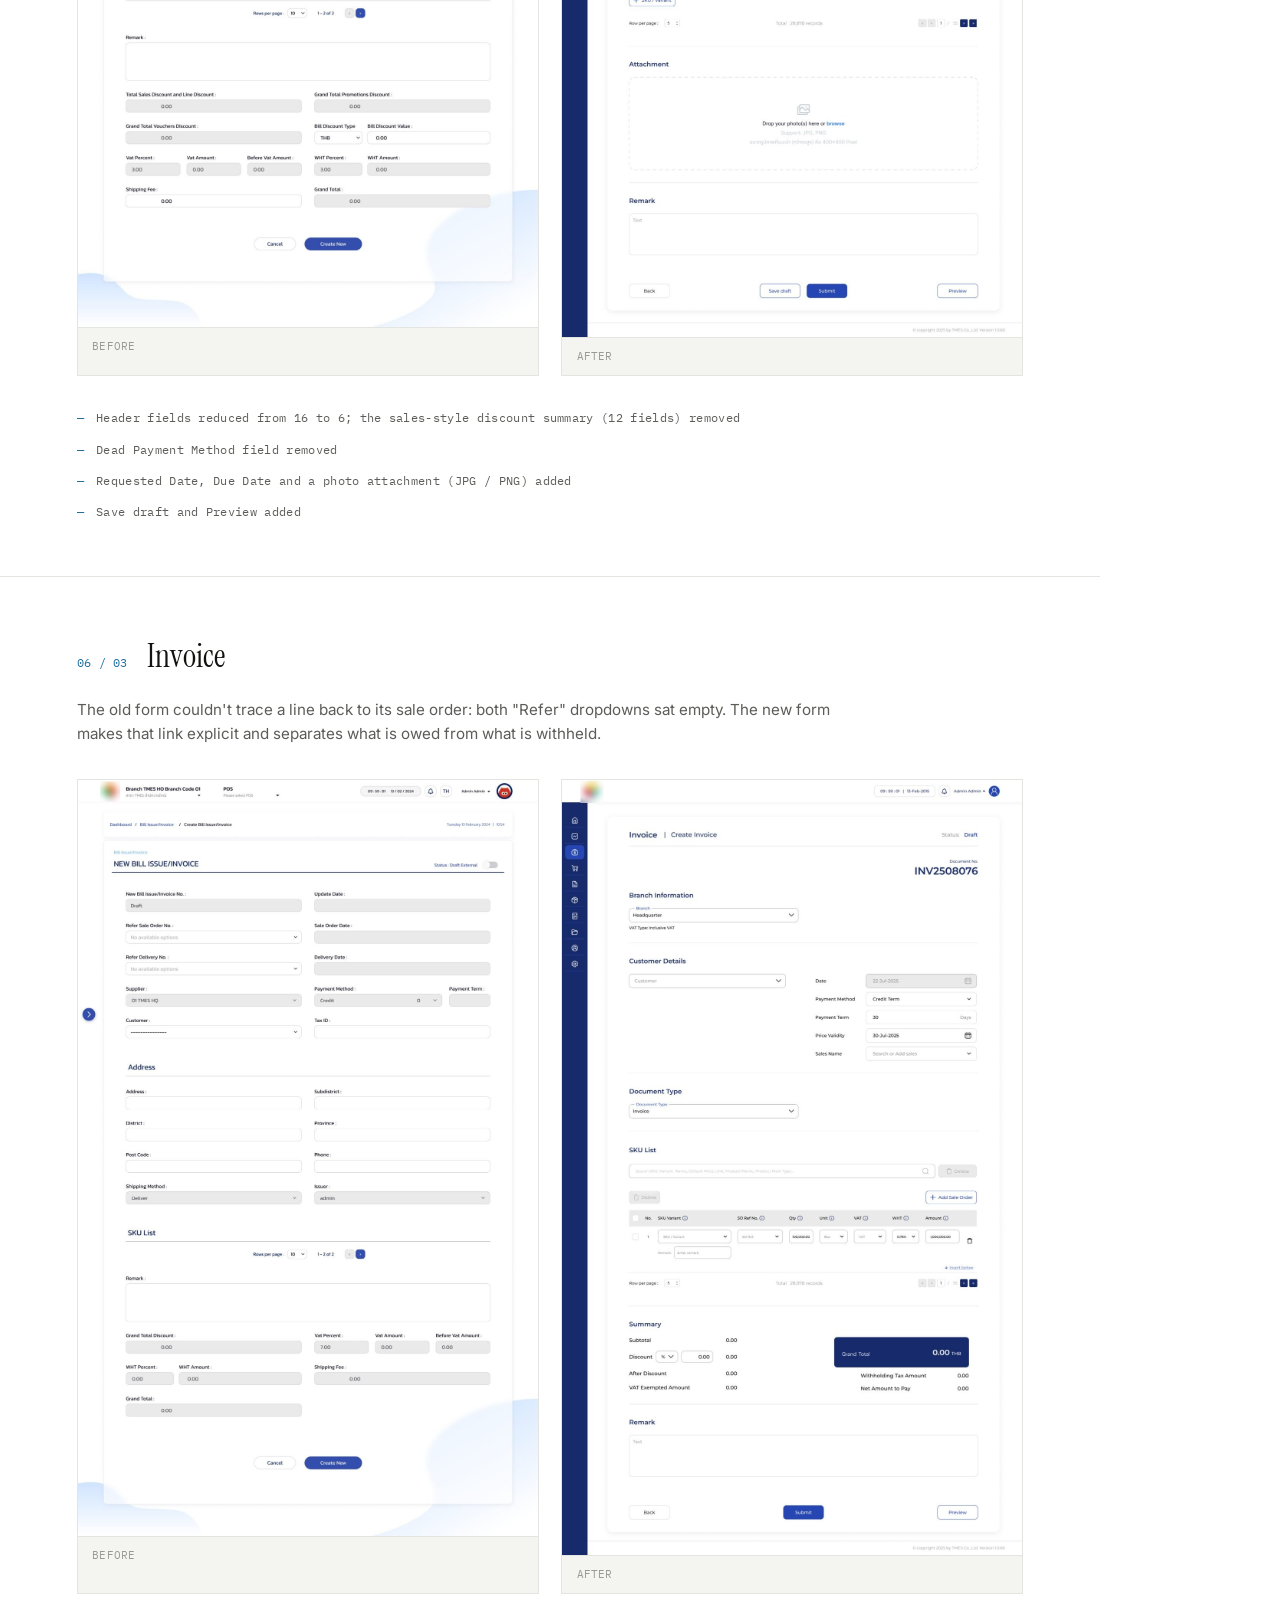
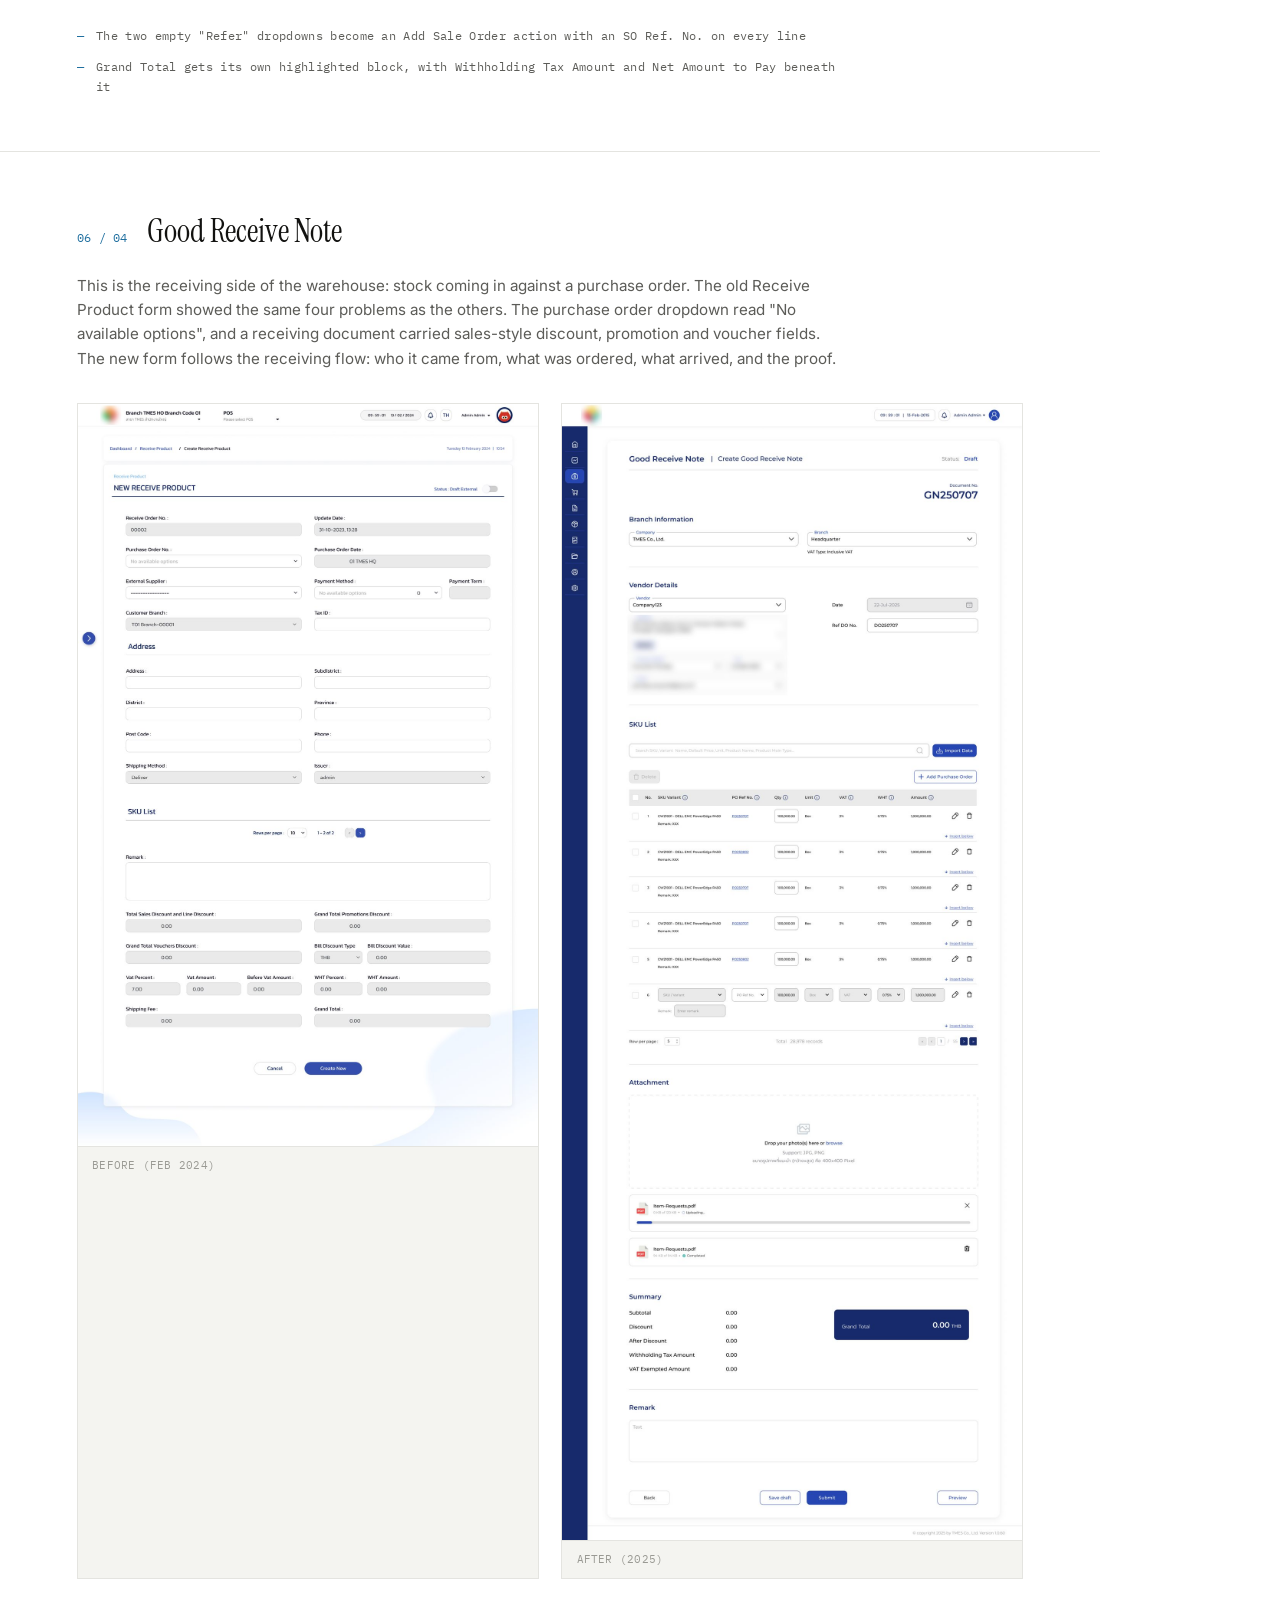
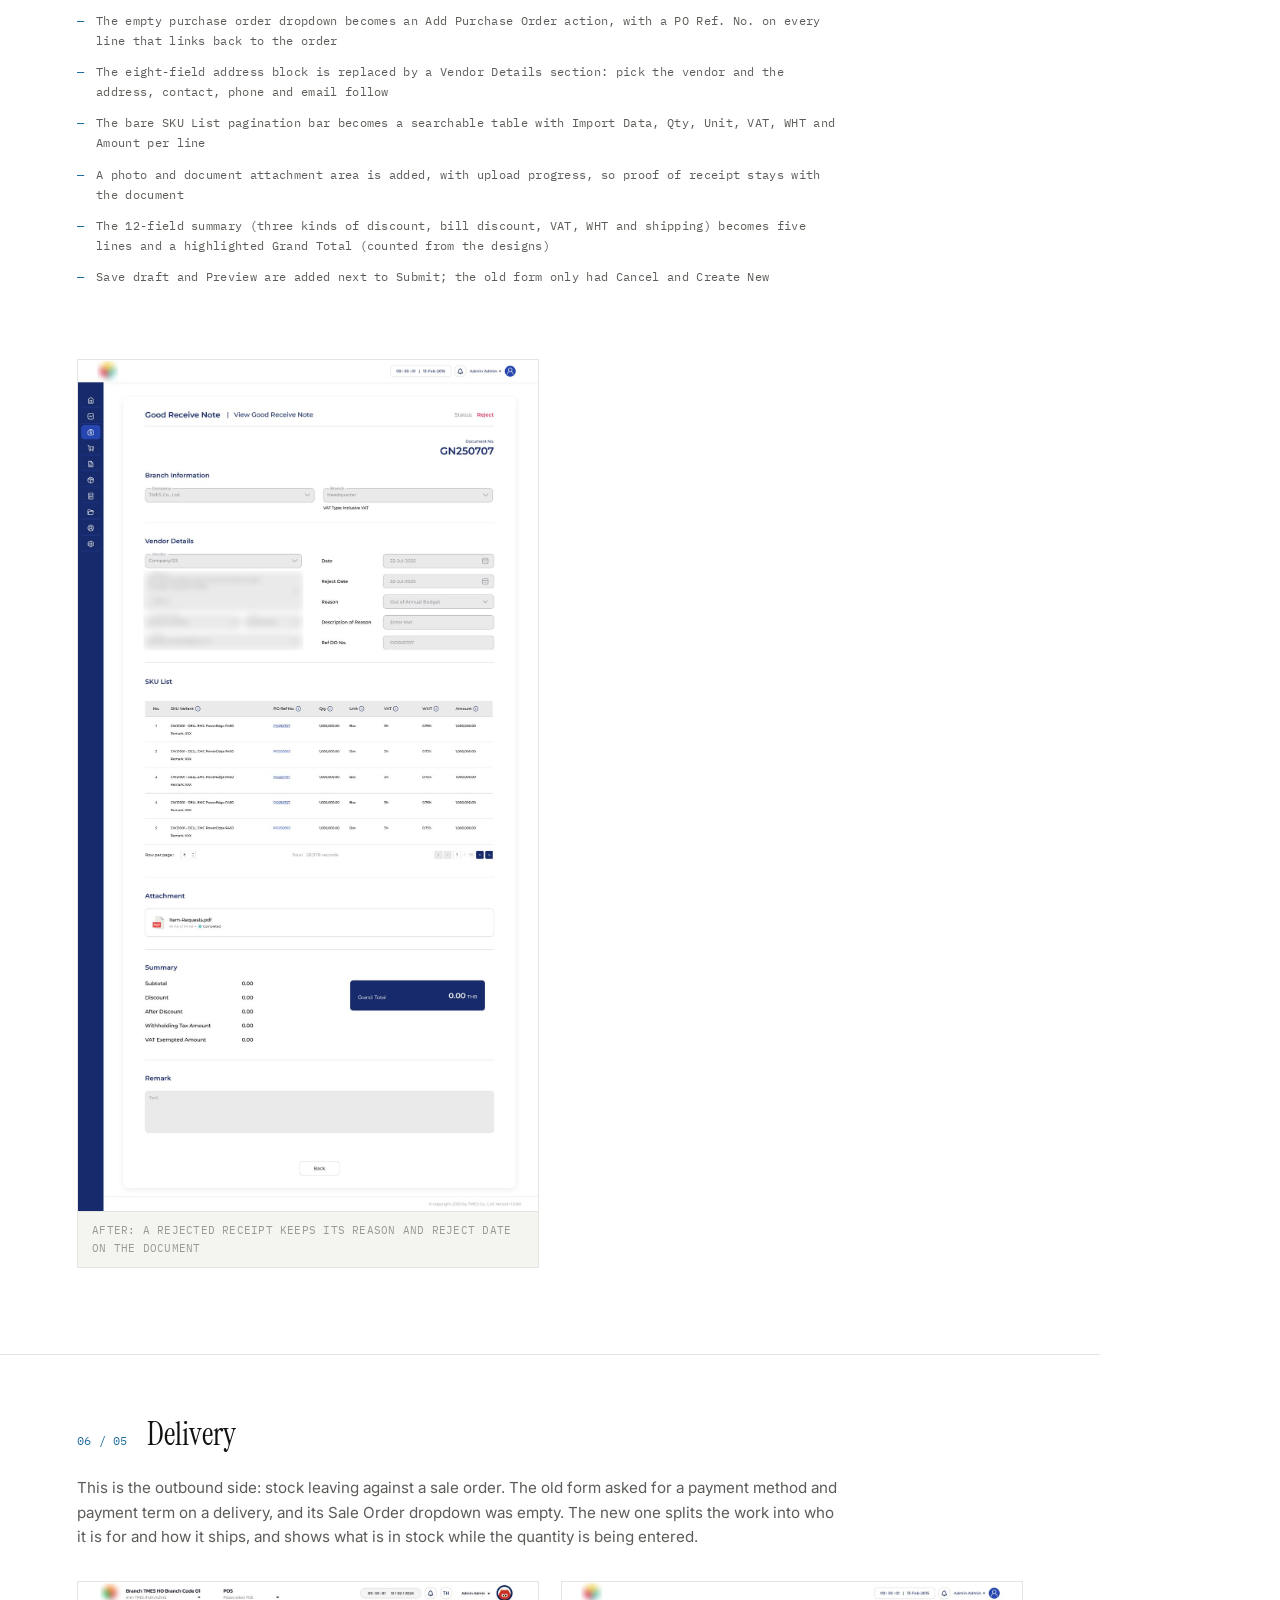
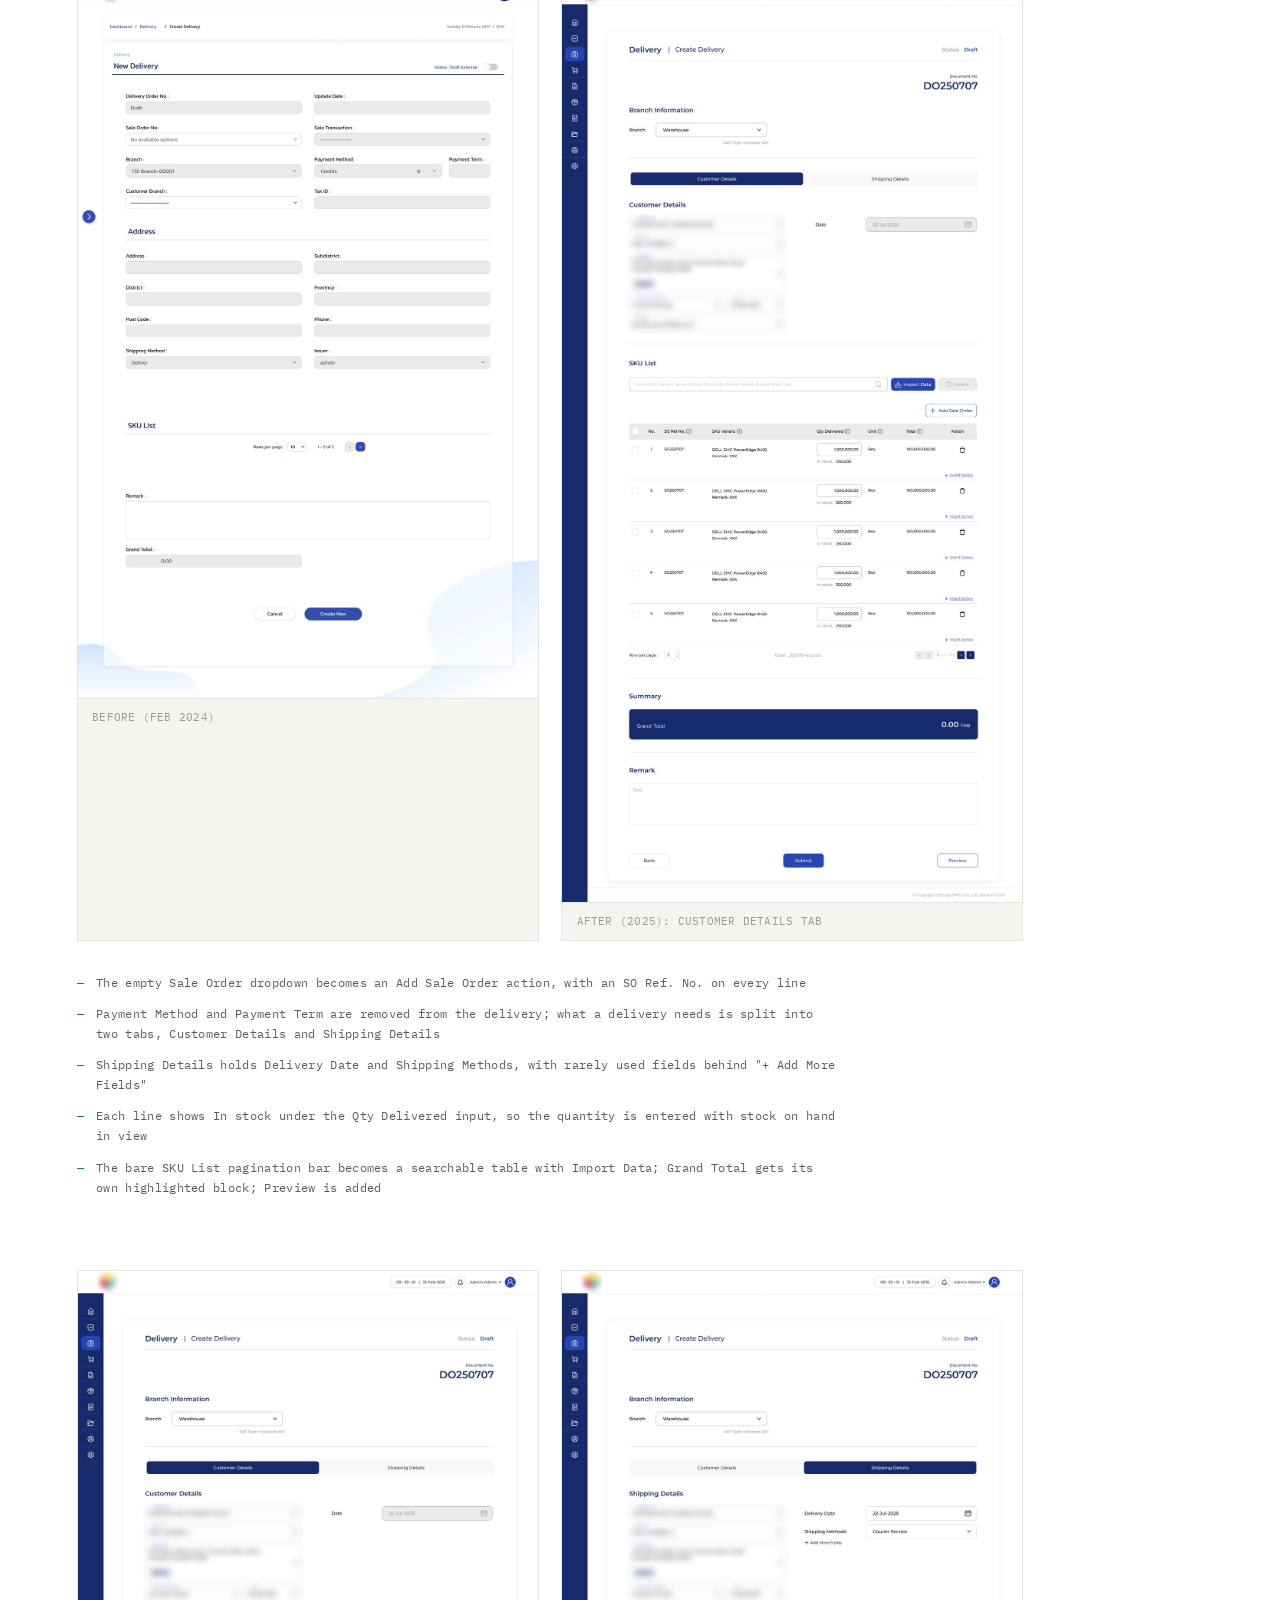
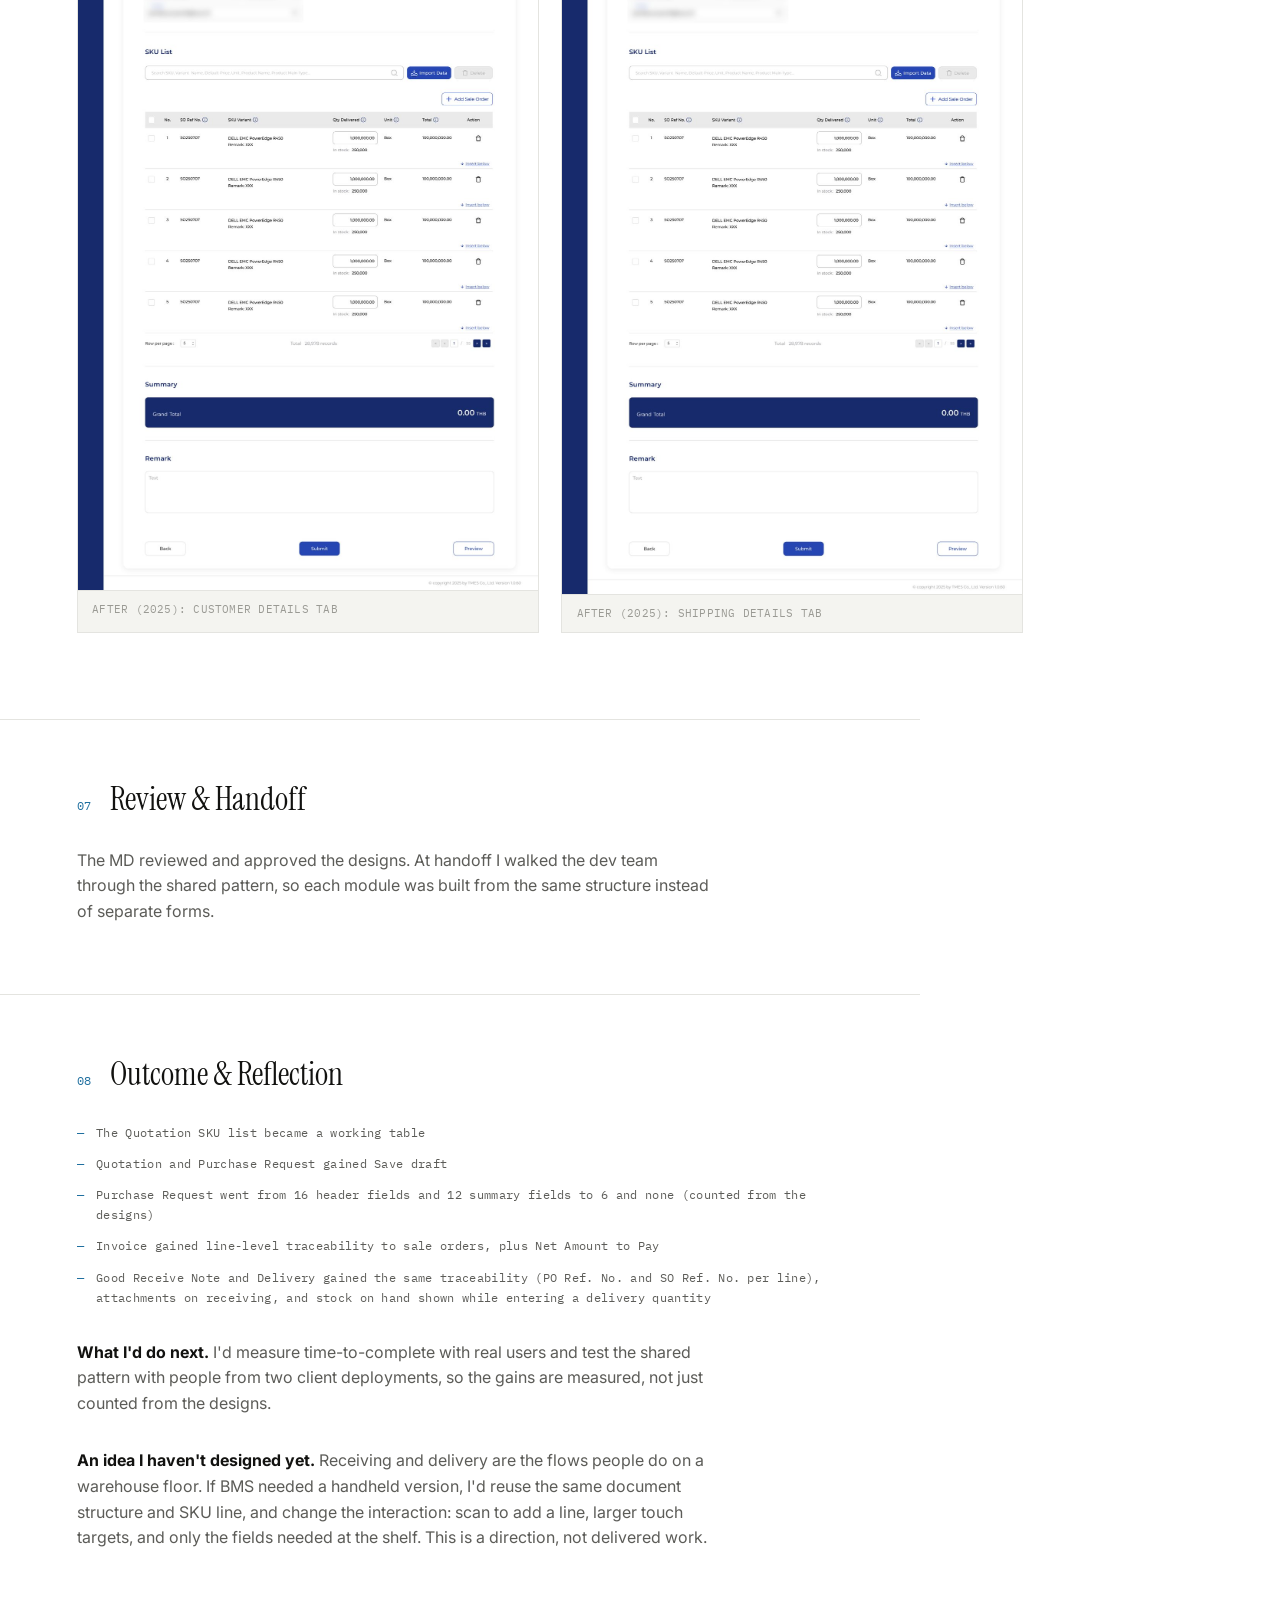
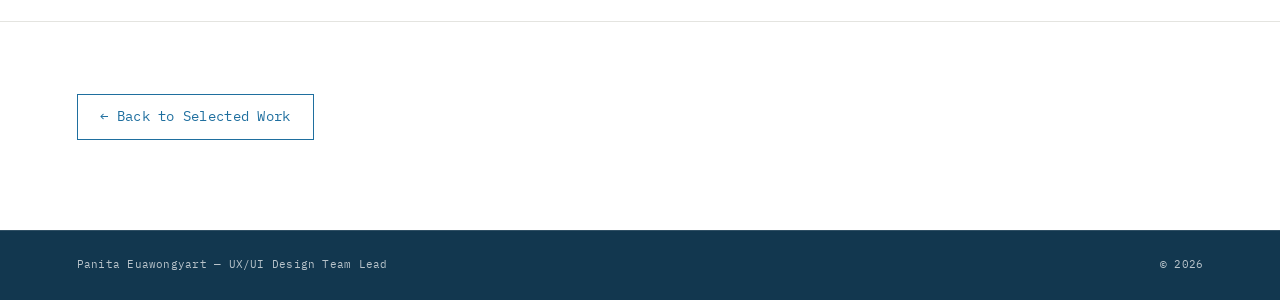
==== commit 6ac7c08d: "BMS: new Quotation image with Draft-only status; update status wording Co-Authored-By: Claude Sonnet" ====
--- a/bms.html
+++ b/bms.html
@@ -92,7 +92,7 @@
     </div>
     <p class="cs-text">The forms ran on the same skeleton with the same problems. Rather than patch each one, I fixed the skeleton once and applied it to every module.</p>
     <div class="cs-cards cs-cards-4">
-      <div class="cs-card"><span class="mono">1</span><h4>Header</h4><p>Document title and status. Quotation uses a five-step stepper.</p></div>
+      <div class="cs-card"><span class="mono">1</span><h4>Header</h4><p>Document title and a status label (a new form starts as Draft).</p></div>
       <div class="cs-card"><span class="mono">2</span><h4>Sectioned body</h4><p>Branch, then party details, then SKU List, then Remark and Summary.</p></div>
       <div class="cs-card"><span class="mono">3</span><h4>One SKU table</h4><p>A single component with a variant per module (QT / PR / INV / GRN / DO).</p></div>
       <div class="cs-card"><span class="mono">4</span><h4>Action bar</h4><p>Back, Submit, Preview. Save draft on Quotation and PR.</p></div>
@@ -119,7 +119,7 @@
     </div>
     <ul class="cs-changelist mono">
       <li>SKU List goes from a bare pagination bar to a searchable, editable table with Import Data and Insert below (28,978 records across 55 pages)</li>
-      <li>Status becomes a five-step stepper: Draft, Pending, Processing, Complete, Cancel</li>
+      <li>Status sits in the header; a new Quotation starts as Draft</li>
       <li>Summary regrouped, with optional fields behind &quot;+ Add More Fields&quot; and a Show Total In Words option</li>
       <li>Save draft and Preview added; the old form only had Cancel and Create New</li>
     </ul>
